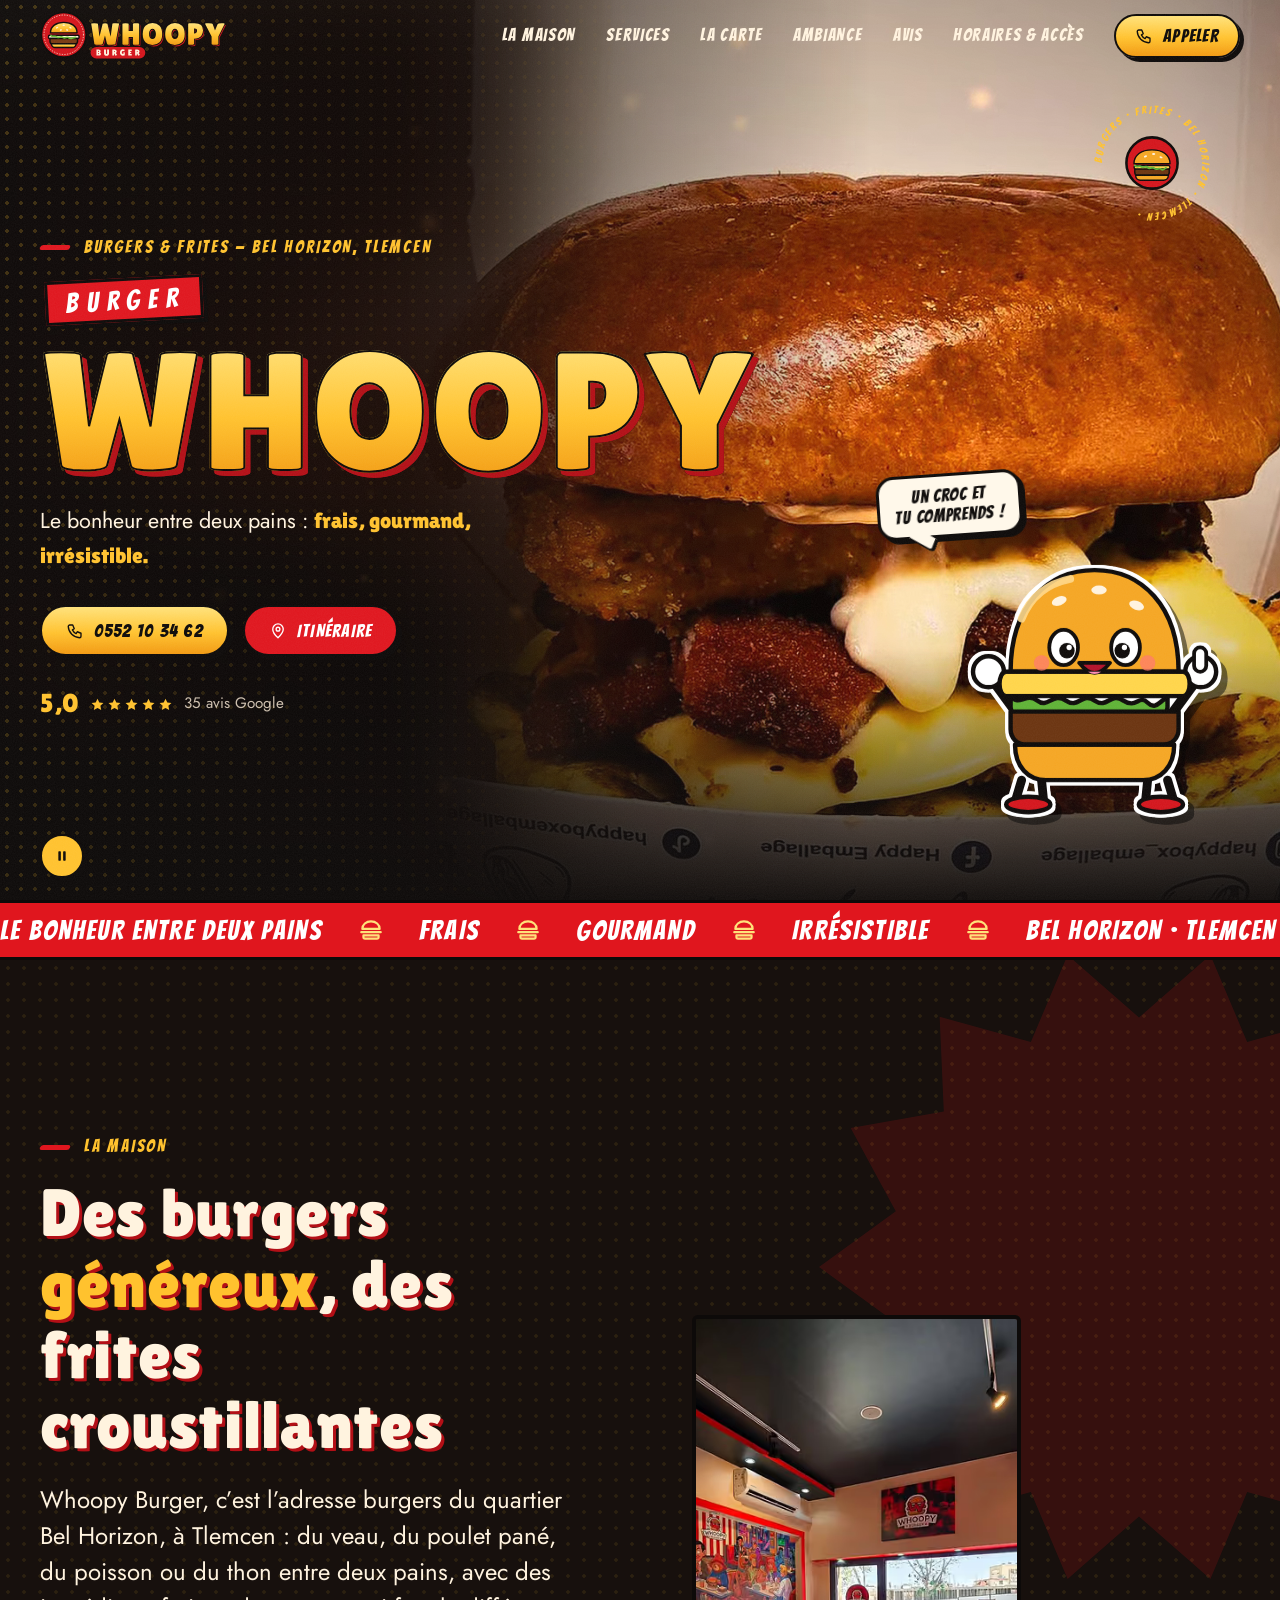
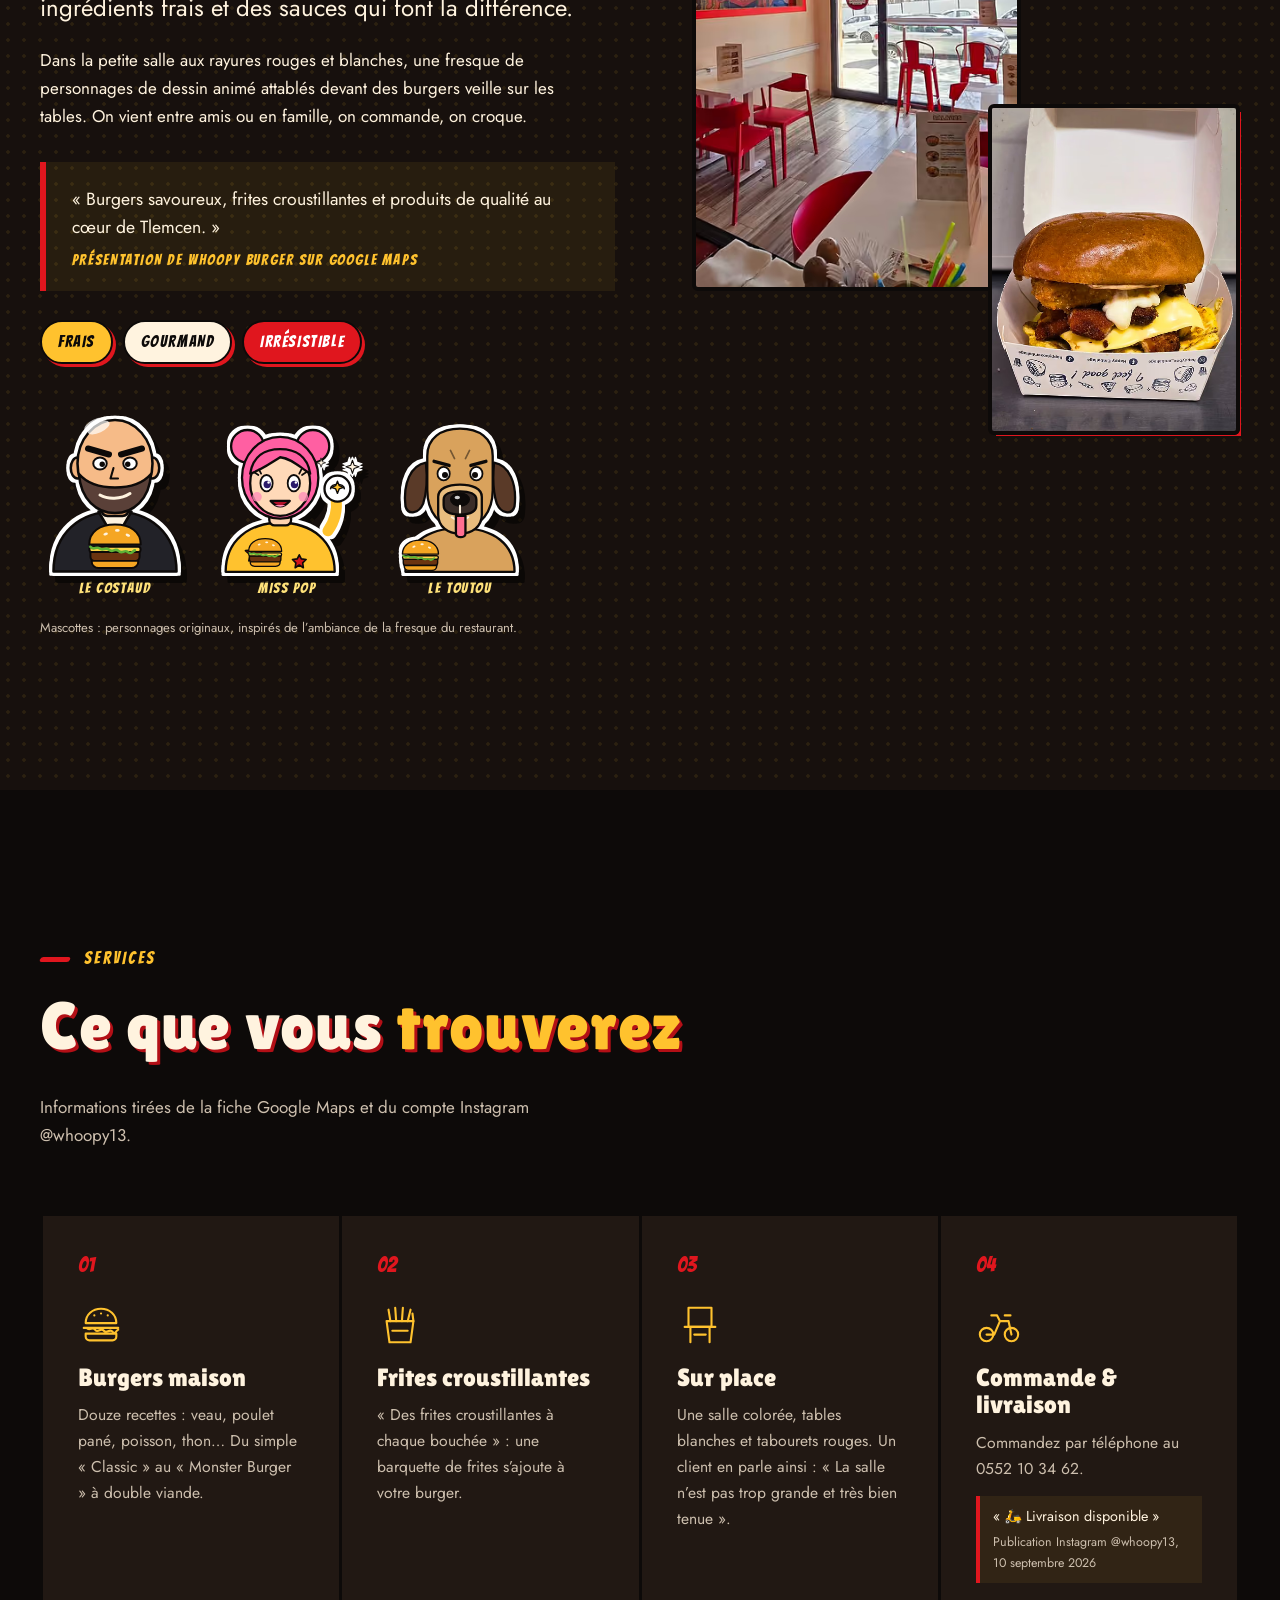
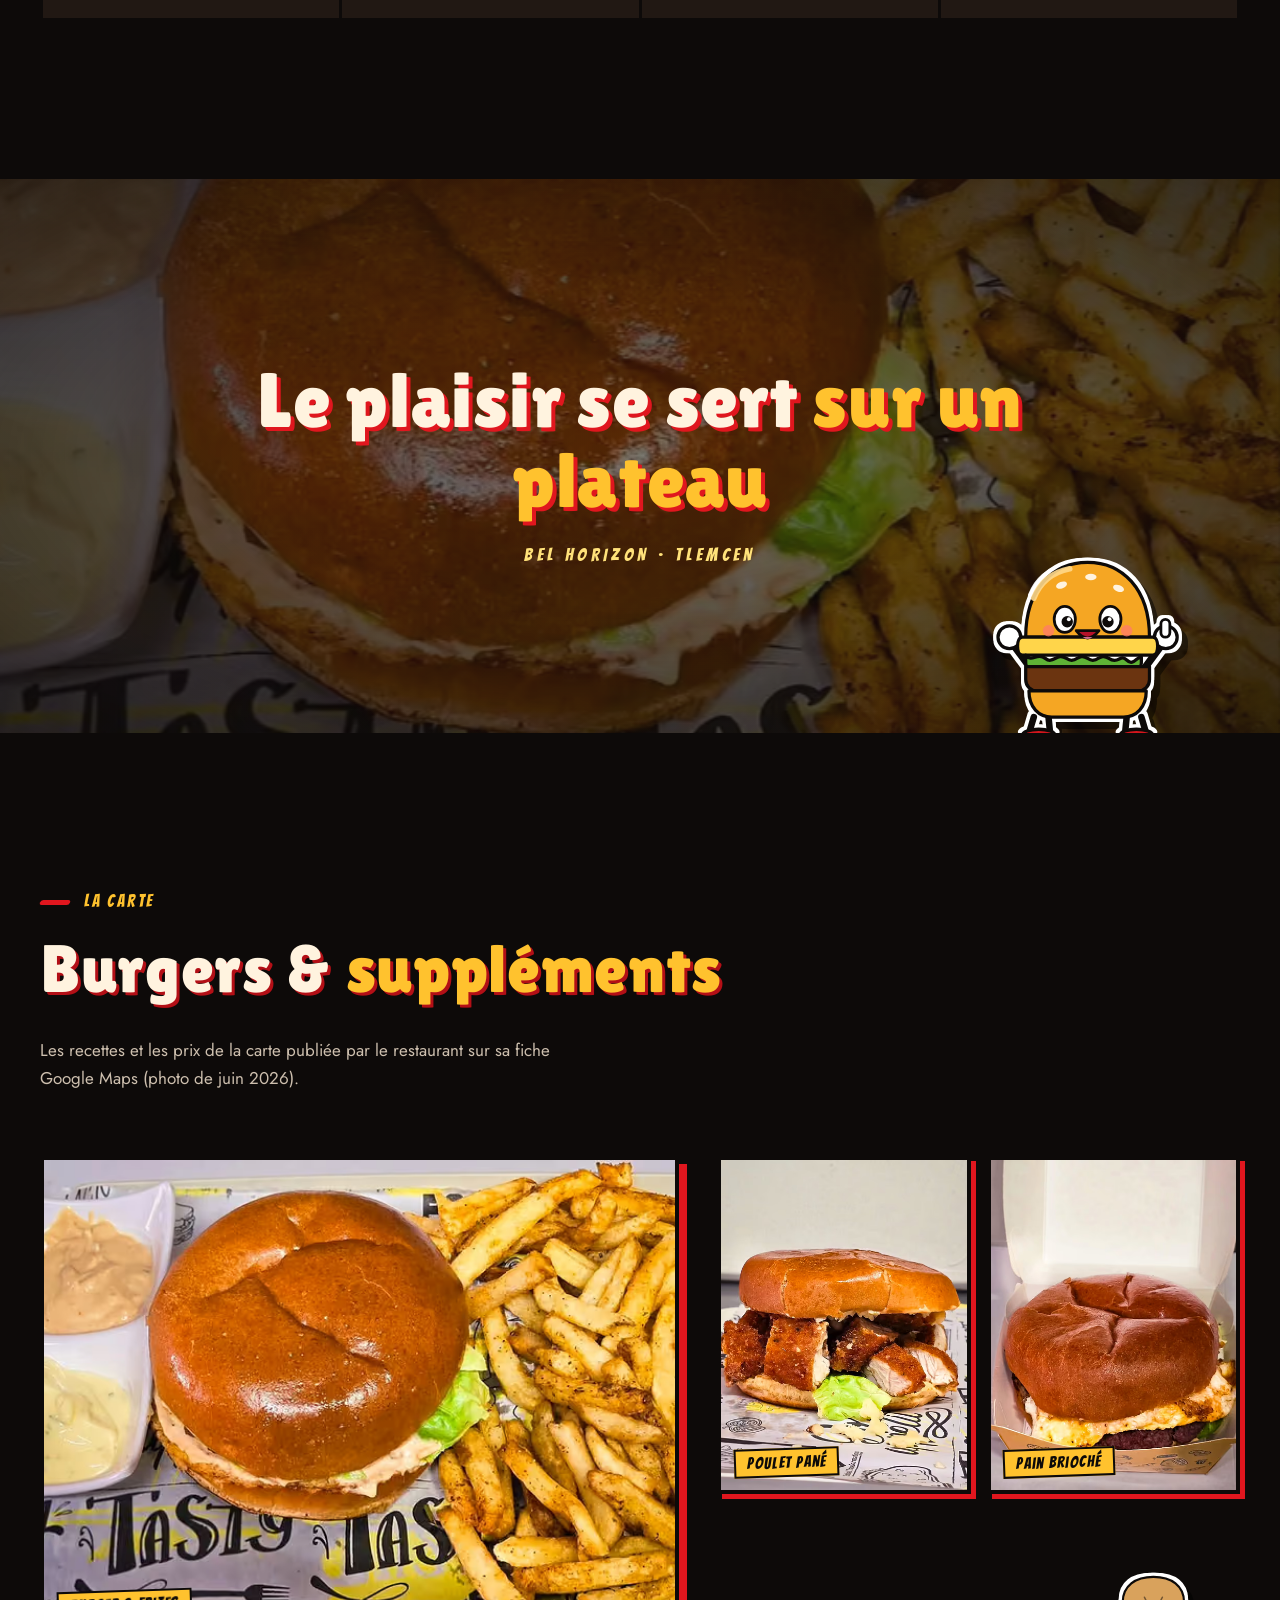
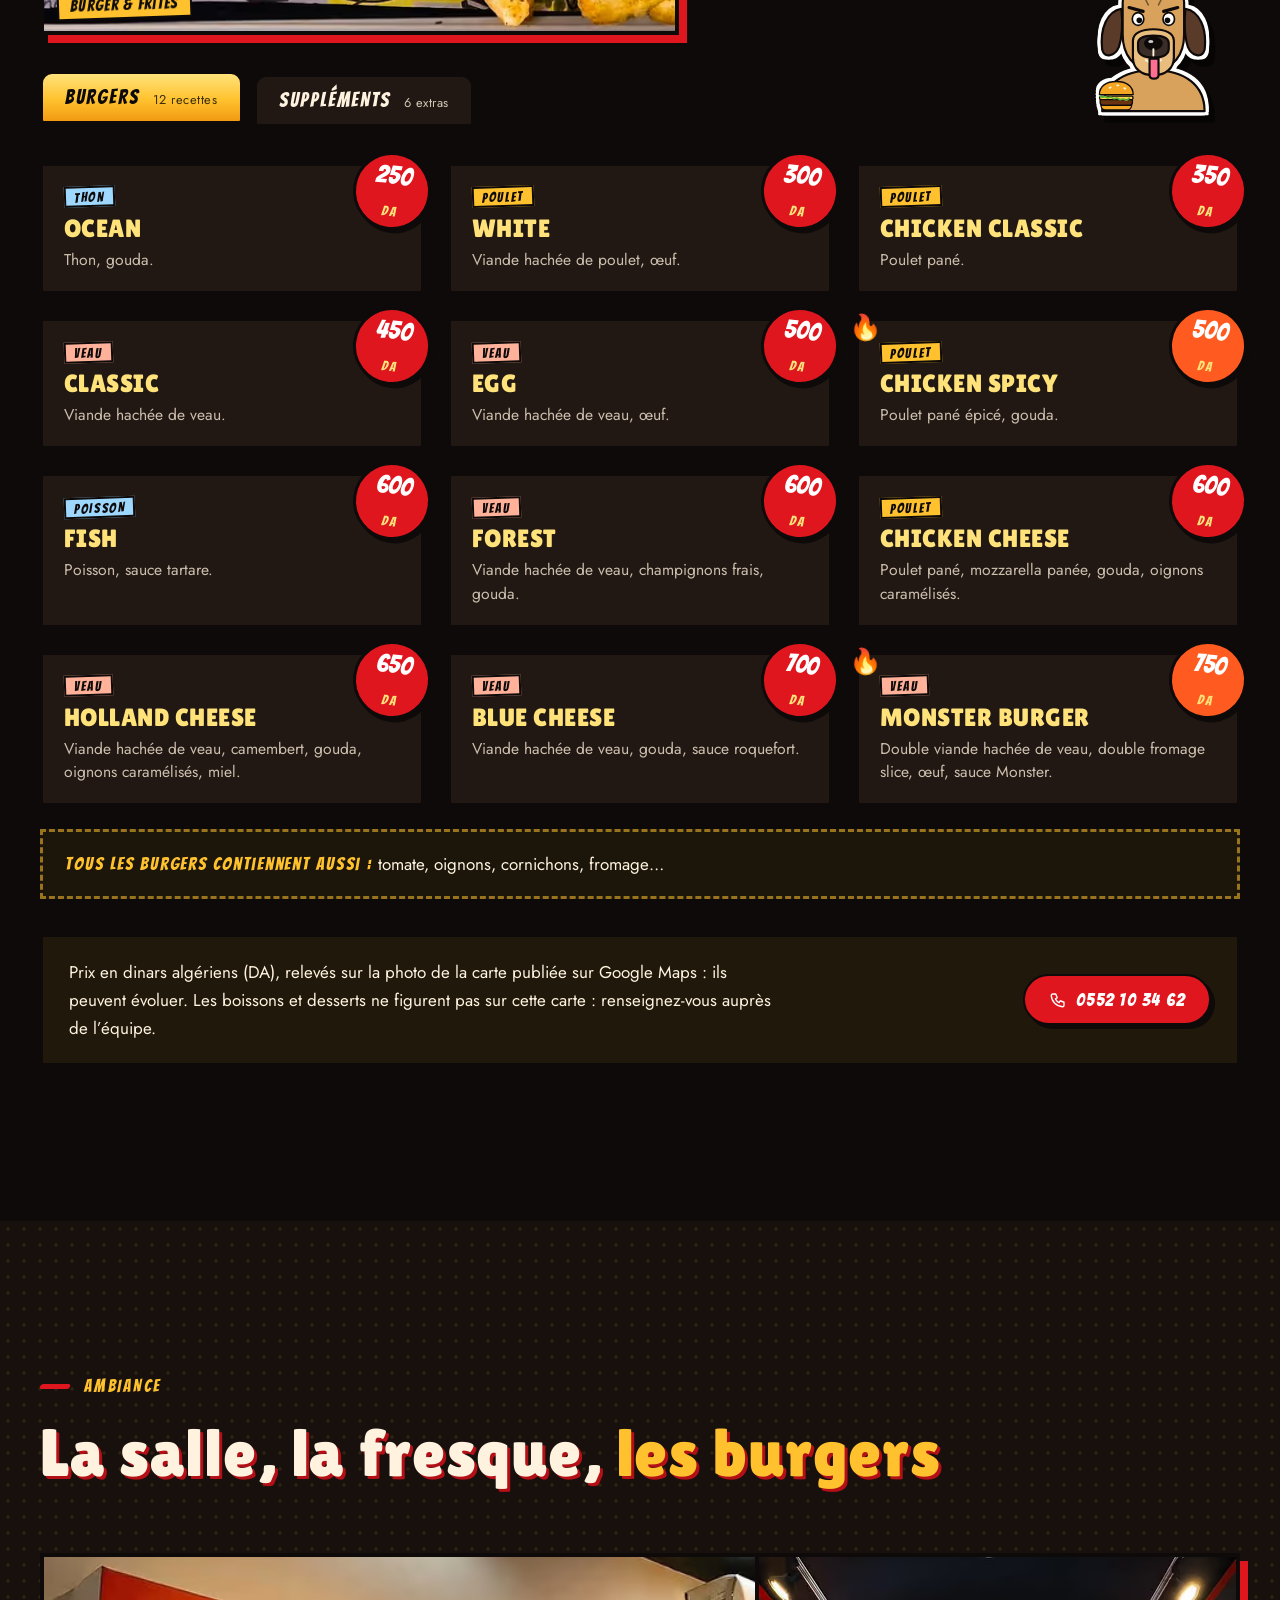
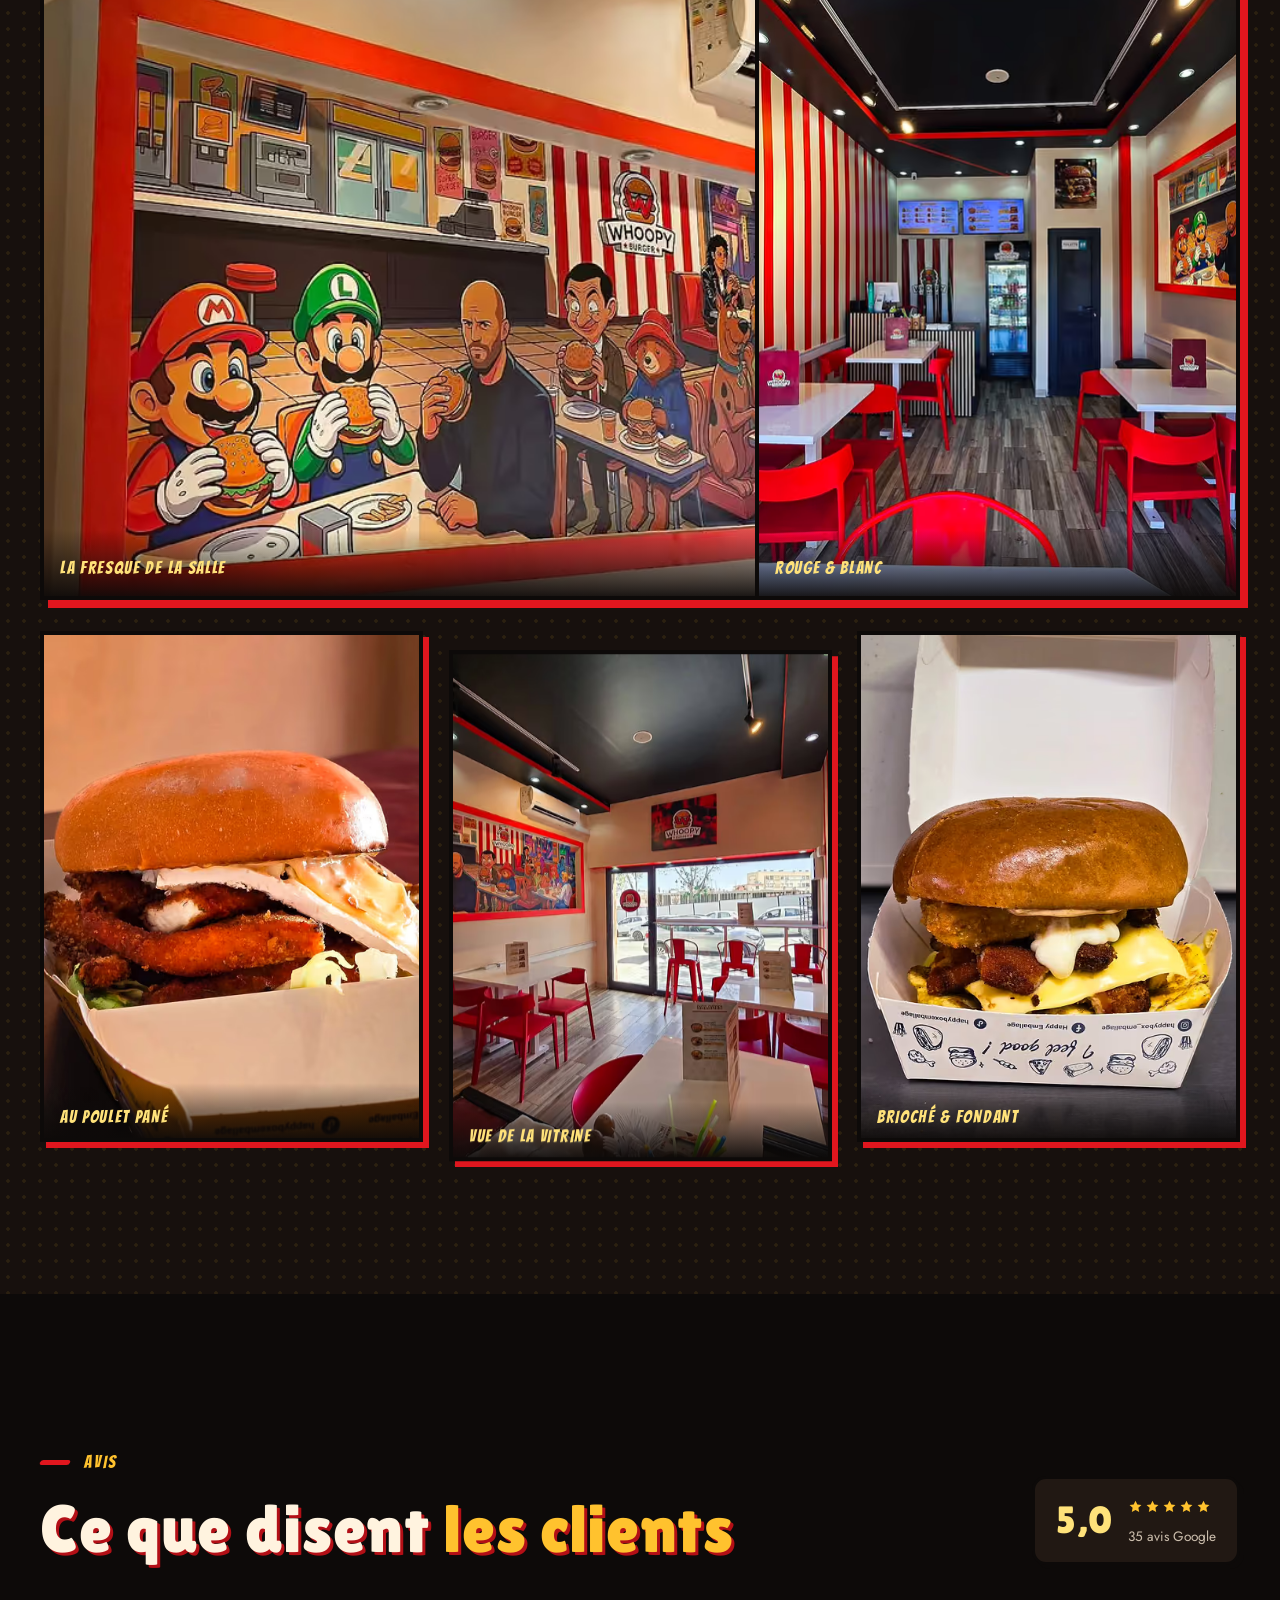
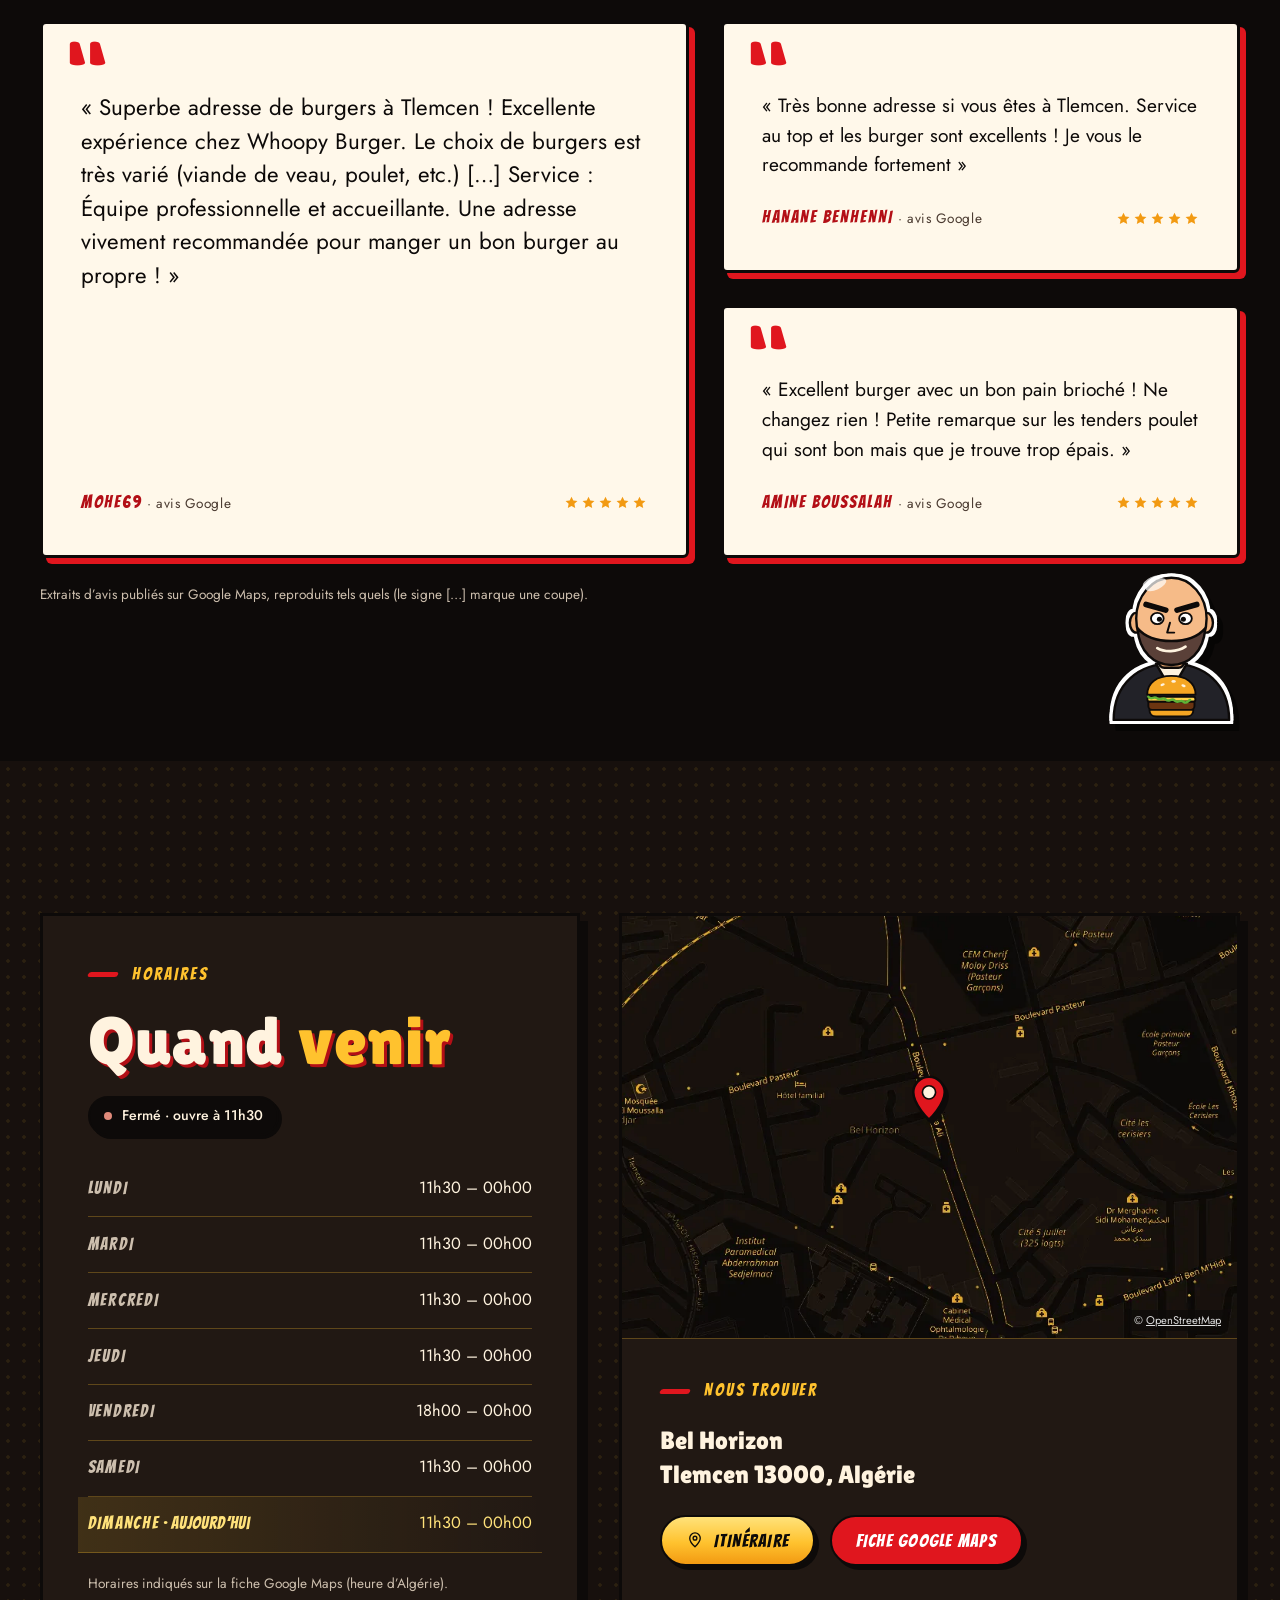
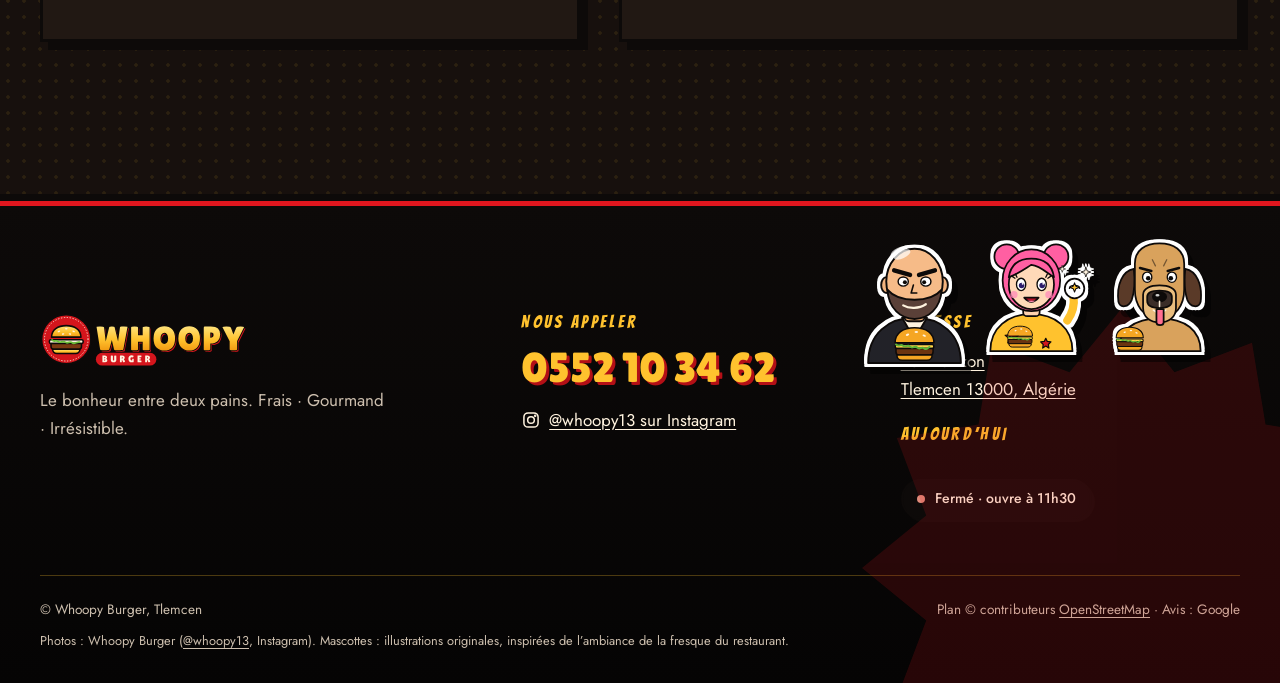
==== site/index.html @ 3dff4fd6 "Initial commit" ====
<!DOCTYPE html>
<html lang="fr">
<head>
<meta charset="utf-8">
<meta name="viewport" content="width=device-width,initial-scale=1,viewport-fit=cover">
<title>Whoopy Burger — Burgers &amp; frites à Tlemcen (Bel Horizon)</title>
<meta name="description" content="Whoopy Burger à Tlemcen (Bel Horizon) : burgers de veau, de poulet pané, de poisson, frites croustillantes. 5/5 sur Google. Ouvert jusqu’à minuit. Appelez le 0552 10 34 62.">
<link rel="canonical" href="http://127.0.0.1:8768/">
<meta name="theme-color" content="#0d0a09">
<meta name="color-scheme" content="dark">
<meta name="robots" content="index,follow,max-image-preview:large">
<meta property="og:type" content="restaurant.restaurant">
<meta property="og:locale" content="fr_FR">
<meta property="og:site_name" content="Whoopy Burger">
<meta property="og:title" content="Whoopy Burger — Le bonheur entre deux pains · Tlemcen">
<meta property="og:description" content="Burgers, frites croustillantes, 5/5 sur Google. Bel Horizon, Tlemcen. Menu, horaires, itinéraire et téléphone.">
<meta property="og:url" content="http://127.0.0.1:8768/">
<meta property="og:image" content="http://127.0.0.1:8768/assets/og-image.jpg">
<meta property="og:image:width" content="1200"><meta property="og:image:height" content="630">
<meta property="og:image:alt" content="Whoopy Burger, Tlemcen : un burger généreux dans sa boîte rouge">
<meta name="twitter:card" content="summary_large_image">
<meta name="twitter:title" content="Whoopy Burger — Le bonheur entre deux pains · Tlemcen">
<meta name="twitter:description" content="Burgers, frites croustillantes, 5/5 sur Google. Bel Horizon, Tlemcen.">
<meta name="twitter:image" content="http://127.0.0.1:8768/assets/og-image.jpg">
<meta name="geo.region" content="DZ-13"><meta name="geo.placename" content="Tlemcen"><meta name="geo.position" content="34.8795084;-1.3257918"><meta name="ICBM" content="34.8795084, -1.3257918">
<link rel="icon" href="favicon.svg" type="image/svg+xml">
<link rel="icon" href="favicon-32.png" sizes="32x32" type="image/png">
<link rel="apple-touch-icon" href="apple-touch-icon.png">
<link rel="manifest" href="site.webmanifest">
<link rel="preload" href="assets/fonts/lilita.woff2" as="font" type="font/woff2" crossorigin>
<link rel="preload" href="assets/fonts/jost-var.woff2" as="font" type="font/woff2" crossorigin>
<link rel="preload" as="image" href="assets/img/poster-m.webp" type="image/webp" media="(max-width:820px)" fetchpriority="high">
<link rel="preload" as="image" href="assets/img/poster-d-1920.webp" type="image/webp" media="(min-width:821px)" fetchpriority="high">
<style>html{background:#0d0a09}body{margin:0;background:#0d0a09;color:#f3ecdf}.hero{position:relative;min-height:100svh;background:#0d0a09}.hero-media{position:absolute;inset:-4% 0 0}.hero-media img,.hero-media picture,.hero-media video{position:absolute;inset:0;width:100%;height:100%;object-fit:cover}.hero-media video{opacity:0}
</style>
<link rel="stylesheet" href="assets/css/style.min.css">
<script>document.documentElement.className+=' js'</script>
<script type="application/ld+json">{"@context":"https://schema.org","@type":"Restaurant","@id":"http://127.0.0.1:8768/#restaurant","name":"Whoopy Burger","url":"http://127.0.0.1:8768/","image":["http://127.0.0.1:8768/assets/og-image.jpg"],"logo":"http://127.0.0.1:8768/assets/logo.svg","description":"Burgers savoureux, frites croustillantes et produits de qualité au cœur de Tlemcen. Le bonheur entre deux pains : frais, gourmand, irrésistible.","servesCuisine":["Burgers"],"telephone":"+213552103462","sameAs":["https://www.instagram.com/whoopy13/"],"address":{"@type":"PostalAddress","streetAddress":"Bel Horizon","addressLocality":"Tlemcen","postalCode":"13000","addressCountry":"DZ"},"geo":{"@type":"GeoCoordinates","latitude":34.8795084,"longitude":-1.3257918},"hasMap":"https://www.google.com/maps/place/Whoopy+Burger/data=!4m2!3m1!1s0xd78c9006b9e6ab7:0x92dc5a51ca684292","openingHoursSpecification":[{"@type":"OpeningHoursSpecification","dayOfWeek":["Monday","Tuesday","Wednesday","Thursday","Saturday","Sunday"],"opens":"11:30","closes":"00:00"},{"@type":"OpeningHoursSpecification","dayOfWeek":"Friday","opens":"18:00","closes":"00:00"}],"aggregateRating":{"@type":"AggregateRating","ratingValue":"5.0","bestRating":"5","ratingCount":"35"}}</script>
</head>
<body>
<a class="skip" href="#contenu">Aller au contenu</a>
<header class="nav" id="nav"><div class="wrap">
 <a class="brand" href="#accueil" aria-label="Whoopy Burger — accueil"><svg class="logo" xmlns="http://www.w3.org/2000/svg" viewBox="0 0 248 64" role="img" aria-label="Whoopy Burger"><defs><linearGradient id="lgn" x1="0" y1="0" x2="0" y2="1"><stop offset="0" stop-color="#FFE27A"/><stop offset=".55" stop-color="#FFC22E"/><stop offset="1" stop-color="#F29A12"/></linearGradient></defs><g transform="scale(.62)"><circle cx="50" cy="50" r="47" fill="#d4151c" stroke="#0d0a09" stroke-width="3.2"/><circle cx="50" cy="50" r="41.5" fill="none" stroke="#fff3df" stroke-width="1.6" stroke-dasharray="1 4.6" stroke-linecap="round"/><g stroke="#0d0a09" stroke-width="3" stroke-linejoin="round" stroke-linecap="round"><path d="M22 46c0-14 12-22 28-22s28 8 28 22z" fill="url(#lgn)"/><path d="M20 51h60c3 0 3 7 0 7H20c-3 0-3-7 0-7z" fill="#fff3df"/><path d="M21 58h58v6c0 3-2 5-5 5H26c-3 0-5-2-5-5z" fill="#7a3a12"/><path d="M24 69h52c0 5-4 8-8 8H32c-4 0-8-3-8-8z" fill="url(#lgn)"/></g><g fill="#fff3df"><ellipse cx="36" cy="35" rx="2.6" ry="1.5" transform="rotate(-25 36 35)"/><ellipse cx="50" cy="30" rx="2.6" ry="1.5"/><ellipse cx="64" cy="35" rx="2.6" ry="1.5" transform="rotate(25 64 35)"/><ellipse cx="44" cy="40" rx="2.4" ry="1.4" transform="rotate(-10 44 40)"/><ellipse cx="57" cy="40" rx="2.4" ry="1.4" transform="rotate(10 57 40)"/></g><path d="M23 51c4 5 8-1 12 3s8-3 13 1 9-3 13 1 9-2 14-1" fill="none" stroke="#6bbf3a" stroke-width="3.4" stroke-linecap="round" transform="translate(0 .5)"/></g><path d="M66.8 16.4Q66.7 16 70.9 16Q75.5 16 75.6 16.7L77.6 33.6L81.8 16.5Q82 15.9 84.9 15.9Q87.8 15.9 88 16.5L92.2 33.6L94.5 16.6Q94.6 16.2 96.4 16Q98.1 15.9 99.2 15.9Q103.4 15.9 103.3 16.4L98.4 43Q98.3 43.6 96.2 43.8Q94 44.1 92.7 44.1Q87.8 44.1 87.5 43L84.8 32L81.8 43Q81.7 43.7 79 44Q77.7 44.1 76.3 44.1L73.8 44Q71.1 43.7 71 43Z M129.4 43.3Q129.4 44 125.3 44Q121.3 44 121.3 43.3V34.1H115.7V43.3Q115.7 44 111.7 44Q107.6 44 107.6 43.3V16.8Q107.6 16 111.7 16Q115.7 16 115.7 16.8V26.2H121.3V16.9Q121.3 16.3 123.3 16.1Q124.3 16 125.3 16L127.4 16.1Q129.4 16.3 129.4 16.9Z M146.8 44.4Q141.2 44.4 137.6 40.7Q134.1 37 134.1 30Q134.1 22.9 137.7 19.3Q141.2 15.6 146.9 15.6Q152.6 15.6 156 19.2Q159.5 22.8 159.5 30.1Q159.5 37.3 156 40.9Q152.4 44.4 146.8 44.4ZM146.8 23.3Q144.9 23.3 143.6 25.1Q142.3 26.8 142.3 30Q142.3 33.2 143.5 34.9Q144.8 36.6 146.8 36.6Q148.8 36.6 150.1 34.9Q151.3 33.2 151.3 30Q151.3 26.8 150 25Q148.7 23.3 146.8 23.3Z M176.1 44.4Q170.5 44.4 167 40.7Q163.4 37 163.4 30Q163.4 22.9 167 19.3Q170.6 15.6 176.2 15.6Q181.9 15.6 185.4 19.2Q188.9 22.8 188.9 30.1Q188.9 37.3 185.3 40.9Q181.7 44.4 176.1 44.4ZM176.1 23.3Q174.2 23.3 172.9 25.1Q171.6 26.8 171.6 30Q171.6 33.2 172.9 34.9Q174.1 36.6 176.1 36.6Q178.1 36.6 179.4 34.9Q180.7 33.2 180.7 30Q180.7 26.8 179.4 25Q178.1 23.3 176.1 23.3Z M197 44.1Q193.4 44.1 193.4 43.3V17.4Q193.4 16 194.6 16H201.7Q207.6 16 210.2 18.4Q212.8 20.9 212.8 25.5Q212.8 29.4 210.4 32.6Q209.1 34.2 206.7 35.1Q204.3 36.1 201.1 36.1V43.2Q201.1 43.7 199.6 43.9Q198.1 44.1 197 44.1ZM201.1 23V29.3H201.6Q203 29.3 204 28.4Q205 27.5 205 25.9Q205 24.3 204.3 23.6Q203.6 23 202 23Z M231.8 17.3Q232.3 15.9 236.9 15.9Q238.1 15.9 239.6 16.1Q241.2 16.2 241.1 16.5L232.8 33.2V43Q232.8 43.6 230.6 43.9Q229.5 44.1 228.4 44.1Q227.3 44.1 226.2 44Q224 43.7 224 43V33.4L215.4 16.6Q215.3 16.3 217.1 16.1Q218.9 15.9 220.1 15.9Q225 15.9 225.5 17.3L228.4 25.5Z" fill="#d4151c" transform="translate(1.6 1.8)"/><path d="M66.8 16.4Q66.7 16 70.9 16Q75.5 16 75.6 16.7L77.6 33.6L81.8 16.5Q82 15.9 84.9 15.9Q87.8 15.9 88 16.5L92.2 33.6L94.5 16.6Q94.6 16.2 96.4 16Q98.1 15.9 99.2 15.9Q103.4 15.9 103.3 16.4L98.4 43Q98.3 43.6 96.2 43.8Q94 44.1 92.7 44.1Q87.8 44.1 87.5 43L84.8 32L81.8 43Q81.7 43.7 79 44Q77.7 44.1 76.3 44.1L73.8 44Q71.1 43.7 71 43Z M129.4 43.3Q129.4 44 125.3 44Q121.3 44 121.3 43.3V34.1H115.7V43.3Q115.7 44 111.7 44Q107.6 44 107.6 43.3V16.8Q107.6 16 111.7 16Q115.7 16 115.7 16.8V26.2H121.3V16.9Q121.3 16.3 123.3 16.1Q124.3 16 125.3 16L127.4 16.1Q129.4 16.3 129.4 16.9Z M146.8 44.4Q141.2 44.4 137.6 40.7Q134.1 37 134.1 30Q134.1 22.9 137.7 19.3Q141.2 15.6 146.9 15.6Q152.6 15.6 156 19.2Q159.5 22.8 159.5 30.1Q159.5 37.3 156 40.9Q152.4 44.4 146.8 44.4ZM146.8 23.3Q144.9 23.3 143.6 25.1Q142.3 26.8 142.3 30Q142.3 33.2 143.5 34.9Q144.8 36.6 146.8 36.6Q148.8 36.6 150.1 34.9Q151.3 33.2 151.3 30Q151.3 26.8 150 25Q148.7 23.3 146.8 23.3Z M176.1 44.4Q170.5 44.4 167 40.7Q163.4 37 163.4 30Q163.4 22.9 167 19.3Q170.6 15.6 176.2 15.6Q181.9 15.6 185.4 19.2Q188.9 22.8 188.9 30.1Q188.9 37.3 185.3 40.9Q181.7 44.4 176.1 44.4ZM176.1 23.3Q174.2 23.3 172.9 25.1Q171.6 26.8 171.6 30Q171.6 33.2 172.9 34.9Q174.1 36.6 176.1 36.6Q178.1 36.6 179.4 34.9Q180.7 33.2 180.7 30Q180.7 26.8 179.4 25Q178.1 23.3 176.1 23.3Z M197 44.1Q193.4 44.1 193.4 43.3V17.4Q193.4 16 194.6 16H201.7Q207.6 16 210.2 18.4Q212.8 20.9 212.8 25.5Q212.8 29.4 210.4 32.6Q209.1 34.2 206.7 35.1Q204.3 36.1 201.1 36.1V43.2Q201.1 43.7 199.6 43.9Q198.1 44.1 197 44.1ZM201.1 23V29.3H201.6Q203 29.3 204 28.4Q205 27.5 205 25.9Q205 24.3 204.3 23.6Q203.6 23 202 23Z M231.8 17.3Q232.3 15.9 236.9 15.9Q238.1 15.9 239.6 16.1Q241.2 16.2 241.1 16.5L232.8 33.2V43Q232.8 43.6 230.6 43.9Q229.5 44.1 228.4 44.1Q227.3 44.1 226.2 44Q224 43.7 224 43V33.4L215.4 16.6Q215.3 16.3 217.1 16.1Q218.9 15.9 220.1 15.9Q225 15.9 225.5 17.3L228.4 25.5Z" fill="url(#lgn)" stroke="#0d0a09" stroke-width="2.2" stroke-linejoin="round" paint-order="stroke"/><rect x="66" y="47" width="71.434" height="15" rx="7.5" fill="#d4151c"/><path d="M79.2 52.2Q79.2 53.4 78.2 54Q78.8 54.3 79.1 54.8Q79.5 55.3 79.5 56.2Q79.5 57.1 78.8 57.7Q78.1 58.2 76.9 58.2H74.2Q74 58.2 73.8 58.1Q73.7 57.9 73.7 57.7V50.4Q73.7 50.2 73.7 50.2Q73.8 50.2 73.9 50.2H76.5Q79.2 50.2 79.2 52.2ZM75.9 52V53.5H76Q77.1 53.5 77.1 52.8Q77.1 52.4 76.9 52.2Q76.6 52 76.2 52ZM75.9 54.9V56.4H76.1Q76.6 56.4 76.8 56.2Q77.1 56 77.1 55.6Q77.1 55.2 76.9 55Q76.6 54.9 76.2 54.9Z M87.6 50.4Q87.6 50.2 88.8 50.2Q90.1 50.2 90.1 50.4V55.7Q90.1 56.8 89.2 57.6Q88.4 58.3 86.9 58.3Q85.4 58.3 84.5 57.6Q83.6 56.8 83.6 55.5V50.4Q83.6 50.2 84.8 50.2Q86.1 50.2 86.1 50.4V55.6Q86.1 55.8 86.3 55.9Q86.6 56.1 86.8 56.1Q87.1 56.1 87.3 56Q87.6 55.8 87.6 55.6Z M96.6 58Q96.6 58.2 95.5 58.2Q94.4 58.2 94.4 58.1V50.6Q94.4 50.2 94.9 50.2H97Q100.1 50.2 100.1 52.5Q100.1 53.2 99.8 53.8Q99.5 54.4 99 54.7L100.5 57.1Q100.4 57.4 99.9 57.8Q99.2 58.3 98.7 58.3Q98.3 58.3 98.1 57.9L97 55.4H96.6ZM96.6 52.2V53.9H96.7Q97.8 53.9 97.8 53Q97.8 52.6 97.6 52.4Q97.3 52.2 96.9 52.2Z M108.9 55.8 108.9 54.2Q108.9 54.1 109.2 54Q109.6 54 109.8 54L110.2 54Q110.7 54.1 110.7 54.2L110.6 57.8Q110.4 58 109.7 58.2Q109 58.3 108.1 58.3Q106.4 58.3 105.4 57.2Q104.4 56.2 104.4 54.1Q104.4 52.3 105.4 51.2Q106.4 50 108.2 50Q109 50 109.6 50.2Q110.3 50.4 110.5 50.6Q110.5 50.7 110.5 51Q110.5 51.2 110.3 51.7Q110.2 52.2 109.9 52.4Q109.7 52.6 109.6 52.6Q109.5 52.6 109.4 52.5Q109.3 52.4 109 52.3Q108.7 52.2 108.4 52.2Q107.7 52.2 107.2 52.7Q106.8 53.2 106.8 54.1Q106.8 55.1 107.2 55.6Q107.7 56.1 108.3 56.1Q108.9 56.1 108.9 55.8Z M118.9 53.3Q119.1 53.3 119.1 54.2Q119.1 54.4 119.1 54.7Q119 55 118.9 55H117.4V56.2H119.5Q119.7 56.2 119.8 56.7Q119.8 56.9 119.8 57.2Q119.8 57.4 119.8 57.8Q119.7 58.2 119.5 58.2H115.6Q115.2 58.2 115.2 57.8V50.4Q115.2 50.2 115.4 50.2H119.5Q119.8 50.2 119.8 51.2Q119.8 52.2 119.5 52.2H117.4V53.3Z M126.4 58Q126.4 58.2 125.3 58.2Q124.2 58.2 124.2 58.1V50.6Q124.2 50.2 124.6 50.2H126.8Q129.9 50.2 129.9 52.5Q129.9 53.2 129.6 53.8Q129.3 54.4 128.8 54.7L130.3 57.1Q130.2 57.4 129.7 57.8Q129 58.3 128.5 58.3Q128.1 58.3 127.9 57.9L126.8 55.4H126.4ZM126.4 52.2V53.9H126.5Q127.6 53.9 127.6 53Q127.6 52.6 127.4 52.4Q127.1 52.2 126.7 52.2Z" fill="#fff3df"/></svg></a>
 <nav class="links" id="links" aria-label="Navigation principale">
  <a href="#maison">La maison</a><a href="#services">Services</a><a href="#carte">La carte</a><a href="#ambiance">Ambiance</a><a href="#avis">Avis</a><a href="#infos">Horaires &amp; accès</a>
  <a class="btn btn-solid" href="tel:+213552103462"><svg viewBox="0 0 24 24" fill="none" stroke="currentColor" stroke-width="1.8" stroke-linecap="round" stroke-linejoin="round" aria-hidden="true"><path d="M5 4h4l2 5-2.5 1.5a11 11 0 0 0 5 5L15 13l5 2v4a2 2 0 0 1-2 2A16 16 0 0 1 3 6a2 2 0 0 1 2-2"/></svg>Appeler</a>
 </nav>
 <button class="burger" id="burger" type="button" aria-expanded="false" aria-controls="links" aria-label="Ouvrir le menu"><i></i><i></i></button>
</div></header>
<main id="contenu">
<section class="hero" id="accueil" aria-label="Whoopy Burger, accueil">
 <div class="hero-media" id="hm">
  <picture><source media="(max-width:820px)" type="image/webp" srcset="assets/img/poster-m.webp"><source type="image/webp" srcset="assets/img/poster-d-960.webp 960w, assets/img/poster-d-1920.webp 1920w" sizes="100vw"><img src="assets/img/poster-d-1920.jpg" width="1920" height="1080" alt="Un burger au pain brioché, poulet pané croustillant et fromage fondu, dans sa boîte Whoopy" fetchpriority="high" decoding="async"></picture>
  <video id="hv" muted loop playsinline autoplay preload="metadata" aria-hidden="true" tabindex="-1" disablepictureinpicture width="1920" height="1080"></video>
 </div>
 <div class="wrap"><div class="hero-copy" id="hc">
  <p class="kicker">Burgers &amp; frites — Bel Horizon, Tlemcen</p>
  <h1><span class="tag">Burger</span><span class="gold" aria-label="Whoopy"><span class="ch" style="--i:0">W</span><span class="ch" style="--i:1">H</span><span class="ch" style="--i:2">O</span><span class="ch" style="--i:3">O</span><span class="ch" style="--i:4">P</span><span class="ch" style="--i:5">Y</span></span></h1>
  <p class="hero-lead">Le bonheur entre deux pains : <em>frais, gourmand, irrésistible.</em></p>
  <div class="hero-cta"><a class="btn btn-solid" href="tel:+213552103462"><svg viewBox="0 0 24 24" fill="none" stroke="currentColor" stroke-width="1.8" stroke-linecap="round" stroke-linejoin="round" aria-hidden="true"><path d="M5 4h4l2 5-2.5 1.5a11 11 0 0 0 5 5L15 13l5 2v4a2 2 0 0 1-2 2A16 16 0 0 1 3 6a2 2 0 0 1 2-2"/></svg>0552 10 34 62</a><a class="btn btn-line" href="https://www.google.com/maps/dir/?api=1&destination=34.8795084,-1.3257918&destination_place_id=ChIJt2qeawDJeA0RkkJoylFa3JI" target="_blank" rel="noopener"><svg viewBox="0 0 24 24" fill="none" stroke="currentColor" stroke-width="1.8" stroke-linecap="round" stroke-linejoin="round" aria-hidden="true"><path d="M12 21s7-6.2 7-11.5A7 7 0 0 0 5 9.5C5 14.8 12 21 12 21z"/><circle cx="12" cy="9.5" r="2.5"/></svg>Itinéraire</a></div>
  <a class="rate" href="https://www.google.com/maps/place/Whoopy+Burger/data=!4m2!3m1!1s0xd78c9006b9e6ab7:0x92dc5a51ca684292" target="_blank" rel="noopener"><b>5,0</b><span class="stars" aria-hidden="true"><svg viewBox="0 0 24 24" fill="currentColor" aria-hidden="true"><path d="m12 2.6 2.9 6.1 6.6.8-4.9 4.6 1.3 6.6L12 17.4l-5.9 3.3 1.3-6.6L2.5 9.5l6.6-.8z"/></svg><svg viewBox="0 0 24 24" fill="currentColor" aria-hidden="true"><path d="m12 2.6 2.9 6.1 6.6.8-4.9 4.6 1.3 6.6L12 17.4l-5.9 3.3 1.3-6.6L2.5 9.5l6.6-.8z"/></svg><svg viewBox="0 0 24 24" fill="currentColor" aria-hidden="true"><path d="m12 2.6 2.9 6.1 6.6.8-4.9 4.6 1.3 6.6L12 17.4l-5.9 3.3 1.3-6.6L2.5 9.5l6.6-.8z"/></svg><svg viewBox="0 0 24 24" fill="currentColor" aria-hidden="true"><path d="m12 2.6 2.9 6.1 6.6.8-4.9 4.6 1.3 6.6L12 17.4l-5.9 3.3 1.3-6.6L2.5 9.5l6.6-.8z"/></svg><svg viewBox="0 0 24 24" fill="currentColor" aria-hidden="true"><path d="m12 2.6 2.9 6.1 6.6.8-4.9 4.6 1.3 6.6L12 17.4l-5.9 3.3 1.3-6.6L2.5 9.5l6.6-.8z"/></svg></span><span>35&nbsp;avis Google<span class="sr"> sur 5 — ouvrir la fiche Google Maps</span></span></a>
 </div></div>
 <div class="badge" id="badge"><svg viewBox="0 0 150 150" aria-hidden="true"><defs><path id="bc" d="M75 75m-58 0a58 58 0 1 1 116 0a58 58 0 1 1-116 0"/></defs><g class="spin"><text><textPath href="#bc">Burgers · Frites · Bel Horizon · Tlemcen · </textPath></text></g><g transform="translate(75 75)"><circle r="30" fill="#d4151c" stroke="#0d0a09" stroke-width="3"/><g transform="translate(-24 -24) scale(.48)"><g transform="translate(50 52) scale(1.0)" stroke="#0d0a09" stroke-width="3.4" stroke-linejoin="round" stroke-linecap="round"><path d="M-44 0c0-22 18-34 44-34s44 12 44 34z" fill="#f5a623"/><path d="M-40 4h80c5 0 5 9 0 9h-80c-5 0-5-9 0-9z" fill="#ffd54a"/><path d="M-42 13h84v8c0 4-3 7-7 7h-70c-4 0-7-3-7-7z" fill="#6b3410"/><path d="M-40 28h80c0 8-6 12-12 12h-56c-6 0-12-4-12-12z" fill="#f5a623"/><g fill="#fff3df" stroke="none"><ellipse cx="-16" cy="-18" rx="4" ry="2.3" transform="rotate(-20 -16 -18)"/><ellipse cx="4" cy="-24" rx="4" ry="2.3"/><ellipse cx="22" cy="-16" rx="4" ry="2.3" transform="rotate(20 22 -16)"/></g><path d="M-42 4c6 7 10-2 16 3s10-4 16 2 10-4 16 2 10-3 16 2 8-2 12-3" fill="none" stroke="#5fb336" stroke-width="4.5"/></g></g></g></svg></div>
 <div class="mascot hero-mascot" data-par="-.1" aria-hidden="true"><div class="bob"><div class="sticker "><svg viewBox="0 0 220 240" xmlns="http://www.w3.org/2000/svg" role="img" aria-label="Mascotte Whoopy : un burger souriant qui lève le pouce" stroke="#0d0a09" stroke-width="4" stroke-linejoin="round" stroke-linecap="round"><path d="M40 150l-22-30M180 150l22-30" fill="none" stroke-width="9"/><circle cx="14" cy="112" r="14" fill="#fff"/><circle cx="206" cy="112" r="14" fill="#fff"/><rect x="200" y="90" width="11" height="22" rx="5.5" fill="#fff" stroke-width="3.4"/><path d="M44 210l-6 20h26l-2-20M176 210l6 20h-26l2-20" fill="none" stroke-width="8"/><ellipse cx="50" cy="232" rx="20" ry="7" fill="#d4151c"/><ellipse cx="170" cy="232" rx="20" ry="7" fill="#d4151c"/><path d="M34 112C34 52 68 20 110 20s76 32 76 92z" fill="#f5a623"/><path d="M44 64c8-20 24-32 44-36" fill="none" stroke="#ffd98a" stroke-width="7" opacity=".9"/><g fill="#fff3df" stroke="none"><ellipse cx="78" cy="48" rx="7" ry="4" transform="rotate(-20 78 48)"/><ellipse cx="114" cy="38" rx="7" ry="4"/><ellipse cx="148" cy="52" rx="7" ry="4" transform="rotate(20 148 52)"/></g><path d="M30 112h160c8 0 8 22 0 22H30c-8 0-8-22 0-22z" fill="#ffd54a"/><path d="M34 134c8 10 14-4 24 4s14-8 26 0 14-8 26 0 14-8 26 0 14-6 22 2 12-4 18-4v8c0 4-4 8-8 8H42c-4 0-8-4-8-8z" fill="#5fb336"/><path d="M34 148h152v16c0 8-6 14-14 14H48c-8 0-14-6-14-14z" fill="#6b3410"/><path d="M38 178h144c0 20-12 32-28 32H66c-16 0-28-12-28-32z" fill="#f5a623"/><ellipse cx="82" cy="90" rx="13" ry="16" fill="#fff" stroke-width="3.4"/><ellipse cx="138" cy="90" rx="13" ry="16" fill="#fff" stroke-width="3.4"/><circle cx="85" cy="93" r="7" fill="#0d0a09" stroke="none"/><circle cx="135" cy="93" r="7" fill="#0d0a09" stroke="none"/><circle cx="87" cy="90" r="2.4" fill="#fff" stroke="none"/><circle cx="137" cy="90" r="2.4" fill="#fff" stroke="none"/><path d="M96 104q14 18 28 0z" fill="#b3122a" stroke-width="3.4"/><path d="M104 112q6 4 12 0" fill="#ff8fb8" stroke="none"/><circle cx="62" cy="104" r="7" fill="#ff7a6b" stroke="none" opacity=".75"/><circle cx="158" cy="104" r="7" fill="#ff7a6b" stroke="none" opacity=".75"/></svg></div></div></div>
 <p class="bubble hero-bubble" aria-hidden="true">Un croc et<br>tu comprends !</p>
 <button class="vctl" id="vctl" type="button" aria-pressed="false" aria-label="Mettre la vidéo en pause"><svg class="i-pause" viewBox="0 0 24 24" fill="currentColor" aria-hidden="true"><rect x="6.5" y="5" width="3.8" height="14" rx="1"/><rect x="13.7" y="5" width="3.8" height="14" rx="1"/></svg><svg class="i-play" viewBox="0 0 24 24" fill="currentColor" aria-hidden="true"><path d="M8 5.2v13.6a.8.8 0 0 0 1.200.7l11-6.8a.8.8 0 0 0 0-1.400l-11-6.8A.8.8 0 0 0 8 5.200z"/></svg></button>
</section>
<div class="mq" aria-hidden="true"><div class="mq-t"><span>Le bonheur entre deux pains<svg viewBox="0 0 24 24" fill="none" stroke="currentColor" stroke-width="2" stroke-linecap="round" stroke-linejoin="round" aria-hidden="true"><path d="M4 11c0-4 3.500-7 8-7s8 3 8 7z"/><path d="M3 14h18M5 17h14v1.500a1.500 1.500 0 0 1-1.500 1.500h-11A1.500 1.500 0 0 1 5 18.500z"/></svg></span><span>Frais<svg viewBox="0 0 24 24" fill="none" stroke="currentColor" stroke-width="2" stroke-linecap="round" stroke-linejoin="round" aria-hidden="true"><path d="M4 11c0-4 3.500-7 8-7s8 3 8 7z"/><path d="M3 14h18M5 17h14v1.500a1.500 1.500 0 0 1-1.500 1.500h-11A1.500 1.500 0 0 1 5 18.500z"/></svg></span><span>Gourmand<svg viewBox="0 0 24 24" fill="none" stroke="currentColor" stroke-width="2" stroke-linecap="round" stroke-linejoin="round" aria-hidden="true"><path d="M4 11c0-4 3.500-7 8-7s8 3 8 7z"/><path d="M3 14h18M5 17h14v1.500a1.500 1.500 0 0 1-1.500 1.500h-11A1.500 1.500 0 0 1 5 18.500z"/></svg></span><span>Irrésistible<svg viewBox="0 0 24 24" fill="none" stroke="currentColor" stroke-width="2" stroke-linecap="round" stroke-linejoin="round" aria-hidden="true"><path d="M4 11c0-4 3.500-7 8-7s8 3 8 7z"/><path d="M3 14h18M5 17h14v1.500a1.500 1.500 0 0 1-1.500 1.500h-11A1.500 1.500 0 0 1 5 18.500z"/></svg></span><span>Bel Horizon · Tlemcen<svg viewBox="0 0 24 24" fill="none" stroke="currentColor" stroke-width="2" stroke-linecap="round" stroke-linejoin="round" aria-hidden="true"><path d="M4 11c0-4 3.500-7 8-7s8 3 8 7z"/><path d="M3 14h18M5 17h14v1.500a1.500 1.500 0 0 1-1.500 1.500h-11A1.500 1.500 0 0 1 5 18.500z"/></svg></span><span>Le bonheur entre deux pains<svg viewBox="0 0 24 24" fill="none" stroke="currentColor" stroke-width="2" stroke-linecap="round" stroke-linejoin="round" aria-hidden="true"><path d="M4 11c0-4 3.500-7 8-7s8 3 8 7z"/><path d="M3 14h18M5 17h14v1.500a1.500 1.500 0 0 1-1.500 1.500h-11A1.500 1.500 0 0 1 5 18.500z"/></svg></span><span>Frais<svg viewBox="0 0 24 24" fill="none" stroke="currentColor" stroke-width="2" stroke-linecap="round" stroke-linejoin="round" aria-hidden="true"><path d="M4 11c0-4 3.500-7 8-7s8 3 8 7z"/><path d="M3 14h18M5 17h14v1.500a1.500 1.500 0 0 1-1.500 1.500h-11A1.500 1.500 0 0 1 5 18.500z"/></svg></span><span>Gourmand<svg viewBox="0 0 24 24" fill="none" stroke="currentColor" stroke-width="2" stroke-linecap="round" stroke-linejoin="round" aria-hidden="true"><path d="M4 11c0-4 3.500-7 8-7s8 3 8 7z"/><path d="M3 14h18M5 17h14v1.500a1.500 1.500 0 0 1-1.500 1.500h-11A1.500 1.500 0 0 1 5 18.500z"/></svg></span><span>Irrésistible<svg viewBox="0 0 24 24" fill="none" stroke="currentColor" stroke-width="2" stroke-linecap="round" stroke-linejoin="round" aria-hidden="true"><path d="M4 11c0-4 3.500-7 8-7s8 3 8 7z"/><path d="M3 14h18M5 17h14v1.500a1.500 1.500 0 0 1-1.500 1.500h-11A1.500 1.500 0 0 1 5 18.500z"/></svg></span><span>Bel Horizon · Tlemcen<svg viewBox="0 0 24 24" fill="none" stroke="currentColor" stroke-width="2" stroke-linecap="round" stroke-linejoin="round" aria-hidden="true"><path d="M4 11c0-4 3.500-7 8-7s8 3 8 7z"/><path d="M3 14h18M5 17h14v1.500a1.500 1.500 0 0 1-1.500 1.500h-11A1.500 1.500 0 0 1 5 18.500z"/></svg></span><span>Le bonheur entre deux pains<svg viewBox="0 0 24 24" fill="none" stroke="currentColor" stroke-width="2" stroke-linecap="round" stroke-linejoin="round" aria-hidden="true"><path d="M4 11c0-4 3.500-7 8-7s8 3 8 7z"/><path d="M3 14h18M5 17h14v1.500a1.500 1.500 0 0 1-1.500 1.500h-11A1.500 1.500 0 0 1 5 18.500z"/></svg></span><span>Frais<svg viewBox="0 0 24 24" fill="none" stroke="currentColor" stroke-width="2" stroke-linecap="round" stroke-linejoin="round" aria-hidden="true"><path d="M4 11c0-4 3.500-7 8-7s8 3 8 7z"/><path d="M3 14h18M5 17h14v1.500a1.500 1.500 0 0 1-1.500 1.500h-11A1.500 1.500 0 0 1 5 18.500z"/></svg></span><span>Gourmand<svg viewBox="0 0 24 24" fill="none" stroke="currentColor" stroke-width="2" stroke-linecap="round" stroke-linejoin="round" aria-hidden="true"><path d="M4 11c0-4 3.500-7 8-7s8 3 8 7z"/><path d="M3 14h18M5 17h14v1.500a1.500 1.500 0 0 1-1.500 1.500h-11A1.500 1.500 0 0 1 5 18.500z"/></svg></span><span>Irrésistible<svg viewBox="0 0 24 24" fill="none" stroke="currentColor" stroke-width="2" stroke-linecap="round" stroke-linejoin="round" aria-hidden="true"><path d="M4 11c0-4 3.500-7 8-7s8 3 8 7z"/><path d="M3 14h18M5 17h14v1.500a1.500 1.500 0 0 1-1.500 1.500h-11A1.500 1.500 0 0 1 5 18.500z"/></svg></span><span>Bel Horizon · Tlemcen<svg viewBox="0 0 24 24" fill="none" stroke="currentColor" stroke-width="2" stroke-linecap="round" stroke-linejoin="round" aria-hidden="true"><path d="M4 11c0-4 3.500-7 8-7s8 3 8 7z"/><path d="M3 14h18M5 17h14v1.500a1.500 1.500 0 0 1-1.500 1.500h-11A1.500 1.500 0 0 1 5 18.500z"/></svg></span><span>Le bonheur entre deux pains<svg viewBox="0 0 24 24" fill="none" stroke="currentColor" stroke-width="2" stroke-linecap="round" stroke-linejoin="round" aria-hidden="true"><path d="M4 11c0-4 3.500-7 8-7s8 3 8 7z"/><path d="M3 14h18M5 17h14v1.500a1.500 1.500 0 0 1-1.500 1.500h-11A1.500 1.500 0 0 1 5 18.500z"/></svg></span><span>Frais<svg viewBox="0 0 24 24" fill="none" stroke="currentColor" stroke-width="2" stroke-linecap="round" stroke-linejoin="round" aria-hidden="true"><path d="M4 11c0-4 3.500-7 8-7s8 3 8 7z"/><path d="M3 14h18M5 17h14v1.500a1.500 1.500 0 0 1-1.500 1.500h-11A1.500 1.500 0 0 1 5 18.500z"/></svg></span><span>Gourmand<svg viewBox="0 0 24 24" fill="none" stroke="currentColor" stroke-width="2" stroke-linecap="round" stroke-linejoin="round" aria-hidden="true"><path d="M4 11c0-4 3.500-7 8-7s8 3 8 7z"/><path d="M3 14h18M5 17h14v1.500a1.500 1.500 0 0 1-1.500 1.500h-11A1.500 1.500 0 0 1 5 18.500z"/></svg></span><span>Irrésistible<svg viewBox="0 0 24 24" fill="none" stroke="currentColor" stroke-width="2" stroke-linecap="round" stroke-linejoin="round" aria-hidden="true"><path d="M4 11c0-4 3.500-7 8-7s8 3 8 7z"/><path d="M3 14h18M5 17h14v1.500a1.500 1.500 0 0 1-1.500 1.500h-11A1.500 1.500 0 0 1 5 18.500z"/></svg></span><span>Bel Horizon · Tlemcen<svg viewBox="0 0 24 24" fill="none" stroke="currentColor" stroke-width="2" stroke-linecap="round" stroke-linejoin="round" aria-hidden="true"><path d="M4 11c0-4 3.500-7 8-7s8 3 8 7z"/><path d="M3 14h18M5 17h14v1.500a1.500 1.500 0 0 1-1.500 1.500h-11A1.500 1.500 0 0 1 5 18.500z"/></svg></span></div></div>

<section class="sec about" id="maison" aria-labelledby="ab-t">
 <div class="deco" style="right:-14%;top:4%;width:min(60vw,640px)" data-par=".08" data-rot aria-hidden="true"><svg viewBox="0 0 200 200" aria-hidden="true"><polygon points="200.0,100.0 176.0,117.4 190.1,143.4 161.0,148.6 162.3,178.2 133.8,170.3 122.3,197.5 100.0,178.0 77.7,197.5 66.2,170.3 37.7,178.2 39.0,148.6 9.9,143.4 24.0,117.4 0.0,100.0 24.0,82.6 9.9,56.6 39.0,51.4 37.7,21.8 66.2,29.7 77.7,2.5 100.0,22.0 122.3,2.5 133.8,29.7 162.3,21.8 161.0,51.4 190.1,56.6 176.0,82.6" fill="currentColor"/></svg></div>
 <div class="wrap about-grid">
  <div class="about-t">
   <p class="kicker" data-r>La maison</p>
   <h2 id="ab-t" data-r>Des burgers <em>généreux</em>, des frites croustillantes</h2>
   <p class="big" data-r>Whoopy Burger, c’est l’adresse burgers du quartier Bel Horizon, à Tlemcen : du veau, du poulet pané, du poisson ou du thon entre deux pains, avec des ingrédients frais et des sauces qui font la différence.</p>
   <p data-r>Dans la petite salle aux rayures rouges et blanches, une fresque de personnages de dessin animé attablés devant des burgers veille sur les tables. On vient entre amis ou en famille, on commande, on croque.</p>
   <blockquote class="quote" data-r><q>Burgers savoureux, frites croustillantes et produits de qualité au cœur de Tlemcen.</q><cite>Présentation de Whoopy Burger sur Google Maps</cite></blockquote>
   <div class="facts" data-r><span>Frais</span><span>Gourmand</span><span>Irrésistible</span></div>
   <div class="trio" data-r aria-hidden="true">
    <figure><div class="sticker "><svg viewBox="0 0 200 230" xmlns="http://www.w3.org/2000/svg" role="img" aria-label="Le Costaud, mascotte de dessin animé : un crâne rasé, une mâchoire carrée et un burger" stroke="#0d0a09" stroke-width="3.4" stroke-linejoin="round" stroke-linecap="round"><path d="M18 230c0-52 36-80 82-80s82 28 82 80z" fill="#222228"/><path d="M78 150l22 38 22-38z" fill="#fff3df"/><rect x="82" y="128" width="36" height="28" rx="8" fill="#e9a870"/><ellipse cx="50" cy="92" rx="9" ry="14" fill="#f1b27d"/><ellipse cx="150" cy="92" rx="9" ry="14" fill="#f1b27d"/><ellipse cx="100" cy="86" rx="50" ry="58" fill="#f6bb88"/><path d="M52 100c2 34 24 52 48 52s46-18 48-52c-12 14-30 18-48 18s-36-4-48-18z" fill="#5a4038"/><path d="M80 128c10 6 28 6 40-2" fill="none" stroke="#fff3df" stroke-width="4"/><path d="M64 66l28 8M136 66l-28 8" stroke-width="8" fill="none"/><ellipse cx="80" cy="86" rx="9" ry="8" fill="#fff" stroke-width="2.6"/><ellipse cx="120" cy="86" rx="9" ry="8" fill="#fff" stroke-width="2.6"/><circle cx="83" cy="87" r="3.6" fill="#0d0a09" stroke="none"/><circle cx="117" cy="87" r="3.6" fill="#0d0a09" stroke="none"/><path d="M98 92l-4 14h10" fill="none" stroke-width="2.8"/><ellipse cx="78" cy="38" rx="16" ry="7" fill="#fff" opacity=".7" stroke="none" transform="rotate(-25 78 38)"/><g transform="translate(100 194) scale(0.78)" stroke="#0d0a09" stroke-width="3.4" stroke-linejoin="round" stroke-linecap="round"><path d="M-44 0c0-22 18-34 44-34s44 12 44 34z" fill="#f5a623"/><path d="M-40 4h80c5 0 5 9 0 9h-80c-5 0-5-9 0-9z" fill="#ffd54a"/><path d="M-42 13h84v8c0 4-3 7-7 7h-70c-4 0-7-3-7-7z" fill="#6b3410"/><path d="M-40 28h80c0 8-6 12-12 12h-56c-6 0-12-4-12-12z" fill="#f5a623"/><g fill="#fff3df" stroke="none"><ellipse cx="-16" cy="-18" rx="4" ry="2.3" transform="rotate(-20 -16 -18)"/><ellipse cx="4" cy="-24" rx="4" ry="2.3"/><ellipse cx="22" cy="-16" rx="4" ry="2.3" transform="rotate(20 22 -16)"/></g><path d="M-42 4c6 7 10-2 16 3s10-4 16 2 10-4 16 2 10-3 16 2 8-2 12-3" fill="none" stroke="#5fb336" stroke-width="4.5"/></g></svg></div><figcaption>Le Costaud</figcaption></figure>
    <figure><div class="sticker "><svg viewBox="0 0 220 230" xmlns="http://www.w3.org/2000/svg" role="img" aria-label="Miss Pop, mascotte de dessin animé : une chanteuse pop aux chignons roses et au gant brillant" stroke="#0d0a09" stroke-width="3.4" stroke-linejoin="round" stroke-linecap="round"><circle cx="52" cy="46" r="24" fill="#ff5fa2"/><circle cx="148" cy="46" r="24" fill="#ff5fa2"/><path d="M20 230c0-46 34-72 80-72s80 26 80 72z" fill="#ffc22e"/><g fill="#d4151c" stroke-width="2.4"><path d="M62 190l4 8 9 1-7 6 2 9-8-5-8 5 2-9-7-6 9-1z"/><path d="M128 205l3 6 7 1-5 5 1 7-6-4-6 4 1-7-5-5 7-1z"/></g><rect x="84" y="132" width="32" height="30" rx="8" fill="#ffd2ae"/><ellipse cx="100" cy="92" rx="56" ry="60" fill="#ff5fa2"/><ellipse cx="100" cy="100" rx="44" ry="48" fill="#ffd9b8"/><path d="M56 86c4-26 22-36 44-36s40 10 44 36c-14-8-26-22-44-24-16 10-30 20-44 24z" fill="#ff5fa2"/><ellipse cx="80" cy="100" rx="9" ry="12" fill="#fff" stroke-width="2.6"/><ellipse cx="120" cy="100" rx="9" ry="12" fill="#fff" stroke-width="2.6"/><circle cx="81" cy="102" r="5.4" fill="#2b1b6b" stroke="none"/><circle cx="121" cy="102" r="5.4" fill="#2b1b6b" stroke="none"/><circle cx="83" cy="99" r="1.8" fill="#fff" stroke="none"/><circle cx="123" cy="99" r="1.8" fill="#fff" stroke="none"/><path d="M68 88l-6-4M72 86l-3-6M132 88l6-4M128 86l3-6" stroke-width="2.6" fill="none"/><circle cx="66" cy="120" r="7" fill="#ff8fb8" stroke="none" opacity=".8"/><circle cx="134" cy="120" r="7" fill="#ff8fb8" stroke="none" opacity=".8"/><path d="M86 126q14 16 28 0z" fill="#b3122a"/><path d="M92 132q8 5 16 0" fill="#ff8fb8" stroke="none"/><path d="M170 170c10-14 14-32 12-48" fill="none" stroke="#ffc22e" stroke-width="16"/><path d="M170 170c10-14 14-32 12-48" fill="none" stroke-width="3.4" opacity="0"/><circle cx="184" cy="108" r="19" fill="#fff"/><path d="M174 108c0-8 20-8 20 0" fill="none" stroke-width="2.4"/><g transform="translate(184 106)"><path d="M0-9 2.5-2.5 9 0 2.5 2.5 0 9-2.5 2.5-9 0-2.5-2.5z" fill="#ffc22e" stroke-width="2"/></g><g transform="translate(206 76) scale(.8)"><path d="M0-12 3-3 12 0 3 3 0 12-3 3-12 0-3-3z" fill="#fff3df" stroke="#0d0a09" stroke-width="2"/></g><g transform="translate(160 70) scale(.55)"><path d="M0-12 3-3 12 0 3 3 0 12-3 3-12 0-3-3z" fill="#fff3df" stroke="#0d0a09" stroke-width="2"/></g><g transform="translate(78 200) scale(0.55)" stroke="#0d0a09" stroke-width="3.4" stroke-linejoin="round" stroke-linecap="round"><path d="M-44 0c0-22 18-34 44-34s44 12 44 34z" fill="#f5a623"/><path d="M-40 4h80c5 0 5 9 0 9h-80c-5 0-5-9 0-9z" fill="#ffd54a"/><path d="M-42 13h84v8c0 4-3 7-7 7h-70c-4 0-7-3-7-7z" fill="#6b3410"/><path d="M-40 28h80c0 8-6 12-12 12h-56c-6 0-12-4-12-12z" fill="#f5a623"/><g fill="#fff3df" stroke="none"><ellipse cx="-16" cy="-18" rx="4" ry="2.3" transform="rotate(-20 -16 -18)"/><ellipse cx="4" cy="-24" rx="4" ry="2.3"/><ellipse cx="22" cy="-16" rx="4" ry="2.3" transform="rotate(20 22 -16)"/></g><path d="M-42 4c6 7 10-2 16 3s10-4 16 2 10-4 16 2 10-3 16 2 8-2 12-3" fill="none" stroke="#5fb336" stroke-width="4.5"/></g></svg></div><figcaption>Miss Pop</figcaption></figure>
    <figure><div class="sticker "><svg viewBox="0 0 220 230" xmlns="http://www.w3.org/2000/svg" role="img" aria-label="Le Toutou, mascotte de dessin animé : un grand chien aux oreilles tombantes qui salive devant un burger" stroke="#0d0a09" stroke-width="3.4" stroke-linejoin="round" stroke-linecap="round"><path d="M30 230c0-40 30-64 80-64s80 24 80 64z" fill="#d9a25c"/><path d="M60 70c-22 4-34 30-30 64 4 14 20 10 26-4 6-18 6-40 4-60z" fill="#5a3a28"/><path d="M160 70c22 4 34 30 30 64-4 14-20 10-26-4-6-18-6-40-4-60z" fill="#5a3a28"/><path d="M62 60c0-26 20-40 48-40s48 14 48 40v50c0 30-16 56-48 56s-48-26-48-56z" fill="#d9a25c"/><path d="M78 120c0-12 14-18 32-18s32 6 32 18v26c0 18-14 28-32 28s-32-10-32-28z" fill="#e9bd7e"/><path d="M86 124c0-8 10-12 24-12s24 4 24 12v8c0 10-10 14-24 14s-24-4-24-14z" fill="#3a2d28"/><ellipse cx="110" cy="124" rx="13" ry="9" fill="#0d0a09"/><ellipse cx="106" cy="121" rx="4" ry="2.4" fill="#fff" stroke="none" opacity=".8"/><path d="M110 133v10M98 150q12 10 24 0" fill="none" stroke="#fff3df" stroke-width="3"/><path d="M104 148h14v26c0 7-14 7-14 0z" fill="#ff6f91"/><ellipse cx="86" cy="86" rx="9" ry="10" fill="#fff" stroke-width="2.6"/><ellipse cx="134" cy="86" rx="9" ry="10" fill="#fff" stroke-width="2.6"/><circle cx="88" cy="88" r="4.4" fill="#0d0a09" stroke="none"/><circle cx="132" cy="88" r="4.4" fill="#0d0a09" stroke="none"/><path d="M72 68l22 6M148 68l-22 6" stroke-width="5" fill="none"/><path d="M96 52l6 12M124 52l-6 12" stroke-width="2.4" fill="none" opacity=".5"/><g transform="translate(52 204) scale(0.6)" stroke="#0d0a09" stroke-width="3.4" stroke-linejoin="round" stroke-linecap="round"><path d="M-44 0c0-22 18-34 44-34s44 12 44 34z" fill="#f5a623"/><path d="M-40 4h80c5 0 5 9 0 9h-80c-5 0-5-9 0-9z" fill="#ffd54a"/><path d="M-42 13h84v8c0 4-3 7-7 7h-70c-4 0-7-3-7-7z" fill="#6b3410"/><path d="M-40 28h80c0 8-6 12-12 12h-56c-6 0-12-4-12-12z" fill="#f5a623"/><g fill="#fff3df" stroke="none"><ellipse cx="-16" cy="-18" rx="4" ry="2.3" transform="rotate(-20 -16 -18)"/><ellipse cx="4" cy="-24" rx="4" ry="2.3"/><ellipse cx="22" cy="-16" rx="4" ry="2.3" transform="rotate(20 22 -16)"/></g><path d="M-42 4c6 7 10-2 16 3s10-4 16 2 10-4 16 2 10-3 16 2 8-2 12-3" fill="none" stroke="#5fb336" stroke-width="4.5"/></g></svg></div><figcaption>Le Toutou</figcaption></figure>
   </div>
   <p class="note-orig" data-r>Mascottes : personnages originaux, inspirés de l’ambiance de la fresque du restaurant.</p>
  </div>
  <div class="about-photos">
   <div class="arch a1" data-m data-par=".07"><picture><source type="image/avif" srcset="assets/img/salle2-480.avif 480w, assets/img/salle2-800.avif 800w, assets/img/salle2-1080.avif 1080w" sizes="(max-width:820px) 70vw, 34vw"><source type="image/webp" srcset="assets/img/salle2-480.webp 480w, assets/img/salle2-800.webp 800w, assets/img/salle2-1080.webp 1080w" sizes="(max-width:820px) 70vw, 34vw"><img src="assets/img/salle2-800.webp" width="1080" height="1440" alt="L’intérieur de Whoopy Burger : salle lumineuse aux rayures rouges et blanches, tables blanches et chaises rouges" loading="lazy" decoding="async"></picture></div>
   <div class="arch a2" data-m data-par="-.08" style="--d:.25s"><picture><source type="image/avif" srcset="assets/img/box-480.avif 480w, assets/img/box-800.avif 800w, assets/img/box-1080.avif 1080w" sizes="(max-width:820px) 52vw, 28vw"><source type="image/webp" srcset="assets/img/box-480.webp 480w, assets/img/box-800.webp 800w, assets/img/box-1080.webp 1080w" sizes="(max-width:820px) 52vw, 28vw"><img src="assets/img/box-800.webp" width="1080" height="1440" alt="Un burger brioché garni de poulet pané croustillant, de fromage fondu et de sauce, dans sa boîte en carton" loading="lazy" decoding="async"></picture></div>
  </div>
 </div>
</section>

<section class="sec services" id="services" aria-labelledby="s-t">
 <div class="wrap">
  <div class="head"><div><p class="kicker" data-r>Services</p><h2 id="s-t" data-r>Ce que vous <em>trouverez</em></h2></div>
  <p class="lead" data-r>Informations tirées de la fiche Google Maps et du compte Instagram @whoopy13.</p></div>
  <ol class="srv">
   <li data-r><span class="n">01</span><svg class="ic" viewBox="0 0 48 48" fill="none" stroke="currentColor" stroke-width="2.2" stroke-linecap="round" stroke-linejoin="round" aria-hidden="true"><path d="M8 22c0-9 7-15 16-15s16 6 16 15z"/><path d="M6 27h36M9 27c3 4 6-2 9 2s6-3 9 1 6-3 9 1 4-2 6-2"/><path d="M8 33h32v3a4 4 0 0 1-4 4H12a4 4 0 0 1-4-4z"/><path d="M17 14h.1M24 12h.1M31 14h.1"/></svg><h3>Burgers maison</h3><p>Douze recettes : veau, poulet pané, poisson, thon… Du simple « Classic » au « Monster Burger » à double viande.</p></li>
   <li data-r style="--d:.08s"><span class="n">02</span><svg class="ic" viewBox="0 0 48 48" fill="none" stroke="currentColor" stroke-width="2.2" stroke-linecap="round" stroke-linejoin="round" aria-hidden="true"><path d="M10 20h28l-3 22H13z"/><path d="M14 20 12 8M20 20l-1-14M26 20l1-14M32 20l3-12M38 20l-1-8"/><path d="M16 30h16"/></svg><h3>Frites croustillantes</h3><p>« Des frites croustillantes à chaque bouchée » : une barquette de frites s’ajoute à votre burger.</p></li>
   <li data-r style="--d:.16s"><span class="n">03</span><svg class="ic" viewBox="0 0 48 48" fill="none" stroke="currentColor" stroke-width="2.2" stroke-linecap="round" stroke-linejoin="round" aria-hidden="true"><path d="M12 6h24v20H12z"/><path d="M8 26h32M14 26v16M34 26v16M18 34h12"/></svg><h3>Sur place</h3><p>Une salle colorée, tables blanches et tabourets rouges. Un client en parle ainsi : « La salle n’est pas trop grande et très bien tenue ».</p></li>
   <li data-r style="--d:.24s"><span class="n">04</span><svg class="ic" viewBox="0 0 48 48" fill="none" stroke="currentColor" stroke-width="2.2" stroke-linecap="round" stroke-linejoin="round" aria-hidden="true"><circle cx="11" cy="34" r="7"/><circle cx="37" cy="34" r="7"/><path d="M11 34h8l6-14h9M25 20l-3-6h-6M34 20l3 14M30 14h6"/></svg><h3>Commande &amp; livraison</h3><p>Commandez par téléphone au 0552 10 34 62.</p><blockquote class="quote-ig">« 🛵 Livraison disponible »<cite>Publication Instagram @whoopy13, 10 septembre 2026</cite></blockquote></li>
  </ol>
 </div>
</section>

<section class="band" aria-label="Burger et frites">
 <div class="band-bg" data-par="-.2" data-clamp="1"><picture><source type="image/avif" srcset="assets/img/band-1080.avif 1080w" sizes="100vw"><source type="image/webp" srcset="assets/img/band-1080.webp 1080w" sizes="100vw"><img src="assets/img/band-1080.webp" width="1080" height="430" alt="" loading="lazy" decoding="async"></picture></div>
 <div class="wrap"><h2 data-r>Le plaisir se sert <em>sur un plateau</em></h2><p data-r>Bel Horizon · Tlemcen</p></div>
 <div class="band-st" data-par=".1" aria-hidden="true"><div class="sticker "><svg viewBox="0 0 220 240" xmlns="http://www.w3.org/2000/svg" role="img" aria-label="Mascotte Whoopy : un burger souriant qui lève le pouce" stroke="#0d0a09" stroke-width="4" stroke-linejoin="round" stroke-linecap="round"><path d="M40 150l-22-30M180 150l22-30" fill="none" stroke-width="9"/><circle cx="14" cy="112" r="14" fill="#fff"/><circle cx="206" cy="112" r="14" fill="#fff"/><rect x="200" y="90" width="11" height="22" rx="5.5" fill="#fff" stroke-width="3.4"/><path d="M44 210l-6 20h26l-2-20M176 210l6 20h-26l2-20" fill="none" stroke-width="8"/><ellipse cx="50" cy="232" rx="20" ry="7" fill="#d4151c"/><ellipse cx="170" cy="232" rx="20" ry="7" fill="#d4151c"/><path d="M34 112C34 52 68 20 110 20s76 32 76 92z" fill="#f5a623"/><path d="M44 64c8-20 24-32 44-36" fill="none" stroke="#ffd98a" stroke-width="7" opacity=".9"/><g fill="#fff3df" stroke="none"><ellipse cx="78" cy="48" rx="7" ry="4" transform="rotate(-20 78 48)"/><ellipse cx="114" cy="38" rx="7" ry="4"/><ellipse cx="148" cy="52" rx="7" ry="4" transform="rotate(20 148 52)"/></g><path d="M30 112h160c8 0 8 22 0 22H30c-8 0-8-22 0-22z" fill="#ffd54a"/><path d="M34 134c8 10 14-4 24 4s14-8 26 0 14-8 26 0 14-8 26 0 14-6 22 2 12-4 18-4v8c0 4-4 8-8 8H42c-4 0-8-4-8-8z" fill="#5fb336"/><path d="M34 148h152v16c0 8-6 14-14 14H48c-8 0-14-6-14-14z" fill="#6b3410"/><path d="M38 178h144c0 20-12 32-28 32H66c-16 0-28-12-28-32z" fill="#f5a623"/><ellipse cx="82" cy="90" rx="13" ry="16" fill="#fff" stroke-width="3.4"/><ellipse cx="138" cy="90" rx="13" ry="16" fill="#fff" stroke-width="3.4"/><circle cx="85" cy="93" r="7" fill="#0d0a09" stroke="none"/><circle cx="135" cy="93" r="7" fill="#0d0a09" stroke="none"/><circle cx="87" cy="90" r="2.4" fill="#fff" stroke="none"/><circle cx="137" cy="90" r="2.4" fill="#fff" stroke="none"/><path d="M96 104q14 18 28 0z" fill="#b3122a" stroke-width="3.4"/><path d="M104 112q6 4 12 0" fill="#ff8fb8" stroke="none"/><circle cx="62" cy="104" r="7" fill="#ff7a6b" stroke="none" opacity=".75"/><circle cx="158" cy="104" r="7" fill="#ff7a6b" stroke="none" opacity=".75"/></svg></div></div>
</section>

<section class="sec carte" id="carte" aria-labelledby="m-t">
 <div class="wrap">
  <div class="head"><div><p class="kicker" data-r>La carte</p><h2 id="m-t" data-r>Burgers &amp; <em>suppléments</em></h2></div>
  <p class="lead" data-r>Les recettes et les prix de la carte publiée par le restaurant sur sa fiche Google Maps (photo de juin 2026).</p></div>
  <div class="menu-top">
   <div class="photo-panel pp-a" data-r><picture><source type="image/avif" srcset="assets/img/plateau-480.avif 480w, assets/img/plateau-800.avif 800w, assets/img/plateau-1080.avif 1080w" sizes="(max-width:820px) 92vw, 52vw"><source type="image/webp" srcset="assets/img/plateau-480.webp 480w, assets/img/plateau-800.webp 800w, assets/img/plateau-1080.webp 1080w" sizes="(max-width:820px) 92vw, 52vw"><img src="assets/img/plateau-800.webp" width="1080" height="608" alt="Un plateau Whoopy : burger au pain brioché, frites croustillantes et deux sauces" loading="lazy" decoding="async"></picture><span class="cap">Burger &amp; frites</span></div>
   <div class="pp-b photo-panel" data-r style="--d:.1s"><div class="photo-panel"><picture><source type="image/avif" srcset="assets/img/poulet-480.avif 480w, assets/img/poulet-800.avif 800w, assets/img/poulet-1080.avif 1080w" sizes="(max-width:820px) 46vw, 30vw"><source type="image/webp" srcset="assets/img/poulet-480.webp 480w, assets/img/poulet-800.webp 800w, assets/img/poulet-1080.webp 1080w" sizes="(max-width:820px) 46vw, 30vw"><img src="assets/img/poulet-800.webp" width="1080" height="1440" alt="Burger brioché aux morceaux de poulet pané et à la salade, posé sur un papier imprimé" loading="lazy" decoding="async"></picture><span class="cap">Poulet pané</span></div><div class="photo-panel"><picture><source type="image/avif" srcset="assets/img/brioche-480.avif 480w, assets/img/brioche-800.avif 800w, assets/img/brioche-1080.avif 1080w" sizes="(max-width:820px) 46vw, 30vw"><source type="image/webp" srcset="assets/img/brioche-480.webp 480w, assets/img/brioche-800.webp 800w, assets/img/brioche-1080.webp 1080w" sizes="(max-width:820px) 46vw, 30vw"><img src="assets/img/brioche-800.webp" width="1080" height="1440" alt="Burger au pain brioché doré dans une boîte en carton ouverte" loading="lazy" decoding="async"></picture><span class="cap">Pain brioché</span></div></div>
  </div>
  <div class="menu-side">
   <div class="tabs" role="tablist" aria-label="Catégories de la carte" data-r>
    <button class="tab" role="tab" id="tab-b" type="button" aria-selected="true" aria-controls="pn-b">Burgers <small>12 recettes</small></button>
    <button class="tab" role="tab" id="tab-s" type="button" aria-selected="false" aria-controls="pn-s" tabindex="-1">Suppléments <small>6 extras</small></button>
   </div>
   <div class="sticker" data-par="-.06" aria-hidden="true"><svg viewBox="0 0 220 230" xmlns="http://www.w3.org/2000/svg" role="img" aria-label="Le Toutou, mascotte de dessin animé : un grand chien aux oreilles tombantes qui salive devant un burger" stroke="#0d0a09" stroke-width="3.4" stroke-linejoin="round" stroke-linecap="round"><path d="M30 230c0-40 30-64 80-64s80 24 80 64z" fill="#d9a25c"/><path d="M60 70c-22 4-34 30-30 64 4 14 20 10 26-4 6-18 6-40 4-60z" fill="#5a3a28"/><path d="M160 70c22 4 34 30 30 64-4 14-20 10-26-4-6-18-6-40-4-60z" fill="#5a3a28"/><path d="M62 60c0-26 20-40 48-40s48 14 48 40v50c0 30-16 56-48 56s-48-26-48-56z" fill="#d9a25c"/><path d="M78 120c0-12 14-18 32-18s32 6 32 18v26c0 18-14 28-32 28s-32-10-32-28z" fill="#e9bd7e"/><path d="M86 124c0-8 10-12 24-12s24 4 24 12v8c0 10-10 14-24 14s-24-4-24-14z" fill="#3a2d28"/><ellipse cx="110" cy="124" rx="13" ry="9" fill="#0d0a09"/><ellipse cx="106" cy="121" rx="4" ry="2.4" fill="#fff" stroke="none" opacity=".8"/><path d="M110 133v10M98 150q12 10 24 0" fill="none" stroke="#fff3df" stroke-width="3"/><path d="M104 148h14v26c0 7-14 7-14 0z" fill="#ff6f91"/><ellipse cx="86" cy="86" rx="9" ry="10" fill="#fff" stroke-width="2.6"/><ellipse cx="134" cy="86" rx="9" ry="10" fill="#fff" stroke-width="2.6"/><circle cx="88" cy="88" r="4.4" fill="#0d0a09" stroke="none"/><circle cx="132" cy="88" r="4.4" fill="#0d0a09" stroke="none"/><path d="M72 68l22 6M148 68l-22 6" stroke-width="5" fill="none"/><path d="M96 52l6 12M124 52l-6 12" stroke-width="2.4" fill="none" opacity=".5"/><g transform="translate(52 204) scale(0.6)" stroke="#0d0a09" stroke-width="3.4" stroke-linejoin="round" stroke-linecap="round"><path d="M-44 0c0-22 18-34 44-34s44 12 44 34z" fill="#f5a623"/><path d="M-40 4h80c5 0 5 9 0 9h-80c-5 0-5-9 0-9z" fill="#ffd54a"/><path d="M-42 13h84v8c0 4-3 7-7 7h-70c-4 0-7-3-7-7z" fill="#6b3410"/><path d="M-40 28h80c0 8-6 12-12 12h-56c-6 0-12-4-12-12z" fill="#f5a623"/><g fill="#fff3df" stroke="none"><ellipse cx="-16" cy="-18" rx="4" ry="2.3" transform="rotate(-20 -16 -18)"/><ellipse cx="4" cy="-24" rx="4" ry="2.3"/><ellipse cx="22" cy="-16" rx="4" ry="2.3" transform="rotate(20 22 -16)"/></g><path d="M-42 4c6 7 10-2 16 3s10-4 16 2 10-4 16 2 10-3 16 2 8-2 12-3" fill="none" stroke="#5fb336" stroke-width="4.5"/></g></svg></div>
  </div>
  <div class="tabpanel" id="pn-b" role="tabpanel" aria-labelledby="tab-b"><div class="mgrid"><article class="mi" data-r style="--d:0.0s"><span class="price" aria-label="250 dinars">250<small>DA</small></span><span class="tag f">Thon</span><h3>Ocean</h3><p>Thon, gouda.</p></article><article class="mi" data-r style="--d:0.08s"><span class="price" aria-label="300 dinars">300<small>DA</small></span><span class="tag p">Poulet</span><h3>White</h3><p>Viande hachée de poulet, œuf.</p></article><article class="mi" data-r style="--d:0.16s"><span class="price" aria-label="350 dinars">350<small>DA</small></span><span class="tag p">Poulet</span><h3>Chicken Classic</h3><p>Poulet pané.</p></article><article class="mi" data-r style="--d:0.0s"><span class="price" aria-label="450 dinars">450<small>DA</small></span><span class="tag v">Veau</span><h3>Classic</h3><p>Viande hachée de veau.</p></article><article class="mi" data-r style="--d:0.08s"><span class="price" aria-label="500 dinars">500<small>DA</small></span><span class="tag v">Veau</span><h3>Egg</h3><p>Viande hachée de veau, œuf.</p></article><article class="mi hot" data-r style="--d:0.16s"><span class="price" aria-label="500 dinars">500<small>DA</small></span><span class="tag p">Poulet</span><h3>Chicken Spicy</h3><p>Poulet pané épicé, gouda.</p></article><article class="mi" data-r style="--d:0.0s"><span class="price" aria-label="600 dinars">600<small>DA</small></span><span class="tag f">Poisson</span><h3>Fish</h3><p>Poisson, sauce tartare.</p></article><article class="mi" data-r style="--d:0.08s"><span class="price" aria-label="600 dinars">600<small>DA</small></span><span class="tag v">Veau</span><h3>Forest</h3><p>Viande hachée de veau, champignons frais, gouda.</p></article><article class="mi" data-r style="--d:0.16s"><span class="price" aria-label="600 dinars">600<small>DA</small></span><span class="tag p">Poulet</span><h3>Chicken Cheese</h3><p>Poulet pané, mozzarella panée, gouda, oignons caramélisés.</p></article><article class="mi" data-r style="--d:0.0s"><span class="price" aria-label="650 dinars">650<small>DA</small></span><span class="tag v">Veau</span><h3>Holland Cheese</h3><p>Viande hachée de veau, camembert, gouda, oignons caramélisés, miel.</p></article><article class="mi" data-r style="--d:0.08s"><span class="price" aria-label="700 dinars">700<small>DA</small></span><span class="tag v">Veau</span><h3>Blue Cheese</h3><p>Viande hachée de veau, gouda, sauce roquefort.</p></article><article class="mi hot" data-r style="--d:0.16s"><span class="price" aria-label="750 dinars">750<small>DA</small></span><span class="tag v">Veau</span><h3>Monster Burger</h3><p>Double viande hachée de veau, double fromage slice, œuf, sauce Monster.</p></article></div>
   <p class="menu-incl" data-r><b>Tous les burgers contiennent aussi :</b> tomate, oignons, cornichons, fromage…</p></div>
  <div class="tabpanel" id="pn-s" role="tabpanel" aria-labelledby="tab-s"><div class="sgrid"><article class="mi" data-r style="--d:0.0s"><span class="price" aria-label="50 dinars">50<small>DA</small></span><h3>Œuf</h3><p>À ajouter à votre burger.</p></article><article class="mi" data-r style="--d:0.08s"><span class="price" aria-label="100 dinars">100<small>DA</small></span><h3>Camembert</h3><p>À ajouter à votre burger.</p></article><article class="mi" data-r style="--d:0.16s"><span class="price" aria-label="100 dinars">100<small>DA</small></span><h3>Nugget</h3><p>À ajouter à votre burger.</p></article><article class="mi" data-r style="--d:0.0s"><span class="price" aria-label="150 dinars">150<small>DA</small></span><h3>Mozzarella panée</h3><p>À ajouter à votre burger.</p></article><article class="mi" data-r style="--d:0.08s"><span class="price" aria-label="150 dinars">150<small>DA</small></span><h3>Barquette de frites</h3><p>À ajouter à votre burger.</p></article><article class="mi" data-r style="--d:0.16s"><span class="price" aria-label="200 dinars">200<small>DA</small></span><h3>Steak haché</h3><p>À ajouter à votre burger.</p></article></div></div>
  <div class="menu-note" data-r><p>Prix en dinars algériens (DA), relevés sur la photo de la carte publiée sur Google Maps : ils peuvent évoluer. Les boissons et desserts ne figurent pas sur cette carte : renseignez-vous auprès de l’équipe.</p><a class="btn btn-line" href="tel:+213552103462"><svg viewBox="0 0 24 24" fill="none" stroke="currentColor" stroke-width="1.8" stroke-linecap="round" stroke-linejoin="round" aria-hidden="true"><path d="M5 4h4l2 5-2.5 1.5a11 11 0 0 0 5 5L15 13l5 2v4a2 2 0 0 1-2 2A16 16 0 0 1 3 6a2 2 0 0 1 2-2"/></svg>0552 10 34 62</a></div>
 </div>
</section>

<section class="sec gallery" id="ambiance" aria-labelledby="g-t">
 <div class="wrap">
  <div class="head"><div><p class="kicker" data-r>Ambiance</p><h2 id="g-t" data-r>La salle, la fresque, <em>les burgers</em></h2></div></div>
  <div class="gal">
   <figure class="gfresque" data-par=".05"><picture><source type="image/avif" srcset="assets/img/fresque-480.avif 480w, assets/img/fresque-800.avif 800w, assets/img/fresque-1080.avif 1080w" sizes="(max-width:820px) 92vw, 58vw"><source type="image/webp" srcset="assets/img/fresque-480.webp 480w, assets/img/fresque-800.webp 800w, assets/img/fresque-1080.webp 1080w" sizes="(max-width:820px) 92vw, 58vw"><img src="assets/img/fresque-800.webp" width="1080" height="1440" alt="La fresque murale de la salle : des personnages de dessin animé attablés devant des burgers, sous le logo Whoopy Burger" loading="lazy" decoding="async"></picture><figcaption>La fresque de la salle</figcaption></figure>
   <figure class="gsalle" data-par="-.05"><picture><source type="image/avif" srcset="assets/img/salle-480.avif 480w, assets/img/salle-800.avif 800w, assets/img/salle-1080.avif 1080w" sizes="(max-width:820px) 92vw, 36vw"><source type="image/webp" srcset="assets/img/salle-480.webp 480w, assets/img/salle-800.webp 800w, assets/img/salle-1080.webp 1080w" sizes="(max-width:820px) 92vw, 36vw"><img src="assets/img/salle-800.webp" width="1080" height="1440" alt="La salle de Whoopy Burger : plafond sombre, rayures rouges et blanches, tables blanches et chaises rouges" loading="lazy" decoding="async"></picture><figcaption>Rouge &amp; blanc</figcaption></figure>
  </div>
  <div class="gal2">
   <figure data-par=".03"><picture><source type="image/avif" srcset="assets/img/box2-480.avif 480w, assets/img/box2-800.avif 800w, assets/img/box2-1080.avif 1080w" sizes="(max-width:820px) 46vw, 30vw"><source type="image/webp" srcset="assets/img/box2-480.webp 480w, assets/img/box2-800.webp 800w, assets/img/box2-1080.webp 1080w" sizes="(max-width:820px) 46vw, 30vw"><img src="assets/img/box2-800.webp" width="1080" height="1440" alt="Un burger au poulet pané, sauce blanche et salade dans une boîte ouverte" loading="lazy" decoding="async"></picture><figcaption>Au poulet pané</figcaption></figure>
   <figure data-par="-.04"><picture><source type="image/avif" srcset="assets/img/salle2-480.avif 480w, assets/img/salle2-800.avif 800w, assets/img/salle2-1080.avif 1080w" sizes="(max-width:820px) 46vw, 30vw"><source type="image/webp" srcset="assets/img/salle2-480.webp 480w, assets/img/salle2-800.webp 800w, assets/img/salle2-1080.webp 1080w" sizes="(max-width:820px) 46vw, 30vw"><img src="assets/img/salle2-800.webp" width="1080" height="1440" alt="Vue de la salle depuis la vitrine : tables, chaises rouges et fresque au fond" loading="lazy" decoding="async"></picture><figcaption>Vue de la vitrine</figcaption></figure>
   <figure data-par=".03"><picture><source type="image/avif" srcset="assets/img/box-480.avif 480w, assets/img/box-800.avif 800w, assets/img/box-1080.avif 1080w" sizes="(max-width:820px) 52vw, 28vw"><source type="image/webp" srcset="assets/img/box-480.webp 480w, assets/img/box-800.webp 800w, assets/img/box-1080.webp 1080w" sizes="(max-width:820px) 52vw, 28vw"><img src="assets/img/box-800.webp" width="1080" height="1440" alt="Un burger brioché garni de poulet pané croustillant, de fromage fondu et de sauce, dans sa boîte en carton" loading="lazy" decoding="async"></picture><figcaption>Brioché &amp; fondant</figcaption></figure>
  </div>
 </div>
</section>

<section class="sec avis" id="avis" aria-labelledby="a-t">
 <div class="sticker rv-st" data-par="-.07" aria-hidden="true"><svg viewBox="0 0 200 230" xmlns="http://www.w3.org/2000/svg" role="img" aria-label="Le Costaud, mascotte de dessin animé : un crâne rasé, une mâchoire carrée et un burger" stroke="#0d0a09" stroke-width="3.4" stroke-linejoin="round" stroke-linecap="round"><path d="M18 230c0-52 36-80 82-80s82 28 82 80z" fill="#222228"/><path d="M78 150l22 38 22-38z" fill="#fff3df"/><rect x="82" y="128" width="36" height="28" rx="8" fill="#e9a870"/><ellipse cx="50" cy="92" rx="9" ry="14" fill="#f1b27d"/><ellipse cx="150" cy="92" rx="9" ry="14" fill="#f1b27d"/><ellipse cx="100" cy="86" rx="50" ry="58" fill="#f6bb88"/><path d="M52 100c2 34 24 52 48 52s46-18 48-52c-12 14-30 18-48 18s-36-4-48-18z" fill="#5a4038"/><path d="M80 128c10 6 28 6 40-2" fill="none" stroke="#fff3df" stroke-width="4"/><path d="M64 66l28 8M136 66l-28 8" stroke-width="8" fill="none"/><ellipse cx="80" cy="86" rx="9" ry="8" fill="#fff" stroke-width="2.6"/><ellipse cx="120" cy="86" rx="9" ry="8" fill="#fff" stroke-width="2.6"/><circle cx="83" cy="87" r="3.6" fill="#0d0a09" stroke="none"/><circle cx="117" cy="87" r="3.6" fill="#0d0a09" stroke="none"/><path d="M98 92l-4 14h10" fill="none" stroke-width="2.8"/><ellipse cx="78" cy="38" rx="16" ry="7" fill="#fff" opacity=".7" stroke="none" transform="rotate(-25 78 38)"/><g transform="translate(100 194) scale(0.78)" stroke="#0d0a09" stroke-width="3.4" stroke-linejoin="round" stroke-linecap="round"><path d="M-44 0c0-22 18-34 44-34s44 12 44 34z" fill="#f5a623"/><path d="M-40 4h80c5 0 5 9 0 9h-80c-5 0-5-9 0-9z" fill="#ffd54a"/><path d="M-42 13h84v8c0 4-3 7-7 7h-70c-4 0-7-3-7-7z" fill="#6b3410"/><path d="M-40 28h80c0 8-6 12-12 12h-56c-6 0-12-4-12-12z" fill="#f5a623"/><g fill="#fff3df" stroke="none"><ellipse cx="-16" cy="-18" rx="4" ry="2.3" transform="rotate(-20 -16 -18)"/><ellipse cx="4" cy="-24" rx="4" ry="2.3"/><ellipse cx="22" cy="-16" rx="4" ry="2.3" transform="rotate(20 22 -16)"/></g><path d="M-42 4c6 7 10-2 16 3s10-4 16 2 10-4 16 2 10-3 16 2 8-2 12-3" fill="none" stroke="#5fb336" stroke-width="4.5"/></g></svg></div>
 <div class="wrap">
  <div class="rv-top"><div><p class="kicker" data-r>Avis</p><h2 id="a-t" data-r>Ce que disent <em>les clients</em></h2></div>
   <a class="rating" data-r href="https://www.google.com/maps/place/Whoopy+Burger/data=!4m2!3m1!1s0xd78c9006b9e6ab7:0x92dc5a51ca684292" target="_blank" rel="noopener"><b>5,0</b><span><span class="stars" aria-hidden="true"><svg viewBox="0 0 24 24" fill="currentColor" aria-hidden="true"><path d="m12 2.6 2.9 6.1 6.6.8-4.9 4.6 1.3 6.6L12 17.4l-5.9 3.3 1.3-6.6L2.5 9.5l6.6-.8z"/></svg><svg viewBox="0 0 24 24" fill="currentColor" aria-hidden="true"><path d="m12 2.6 2.9 6.1 6.6.8-4.9 4.6 1.3 6.6L12 17.4l-5.9 3.3 1.3-6.6L2.5 9.5l6.6-.8z"/></svg><svg viewBox="0 0 24 24" fill="currentColor" aria-hidden="true"><path d="m12 2.6 2.9 6.1 6.6.8-4.9 4.6 1.3 6.6L12 17.4l-5.9 3.3 1.3-6.6L2.5 9.5l6.6-.8z"/></svg><svg viewBox="0 0 24 24" fill="currentColor" aria-hidden="true"><path d="m12 2.6 2.9 6.1 6.6.8-4.9 4.6 1.3 6.6L12 17.4l-5.9 3.3 1.3-6.6L2.5 9.5l6.6-.8z"/></svg><svg viewBox="0 0 24 24" fill="currentColor" aria-hidden="true"><path d="m12 2.6 2.9 6.1 6.6.8-4.9 4.6 1.3 6.6L12 17.4l-5.9 3.3 1.3-6.6L2.5 9.5l6.6-.8z"/></svg></span><small>35&nbsp;avis Google<span class="sr"> — ouvrir la fiche Google Maps</span></small></span></a></div>
  <div class="rv-grid"><article class="rv big" data-r style="--d:0.0s"><q>Superbe adresse de burgers à Tlemcen ! Excellente expérience chez Whoopy Burger. Le choix de burgers est très varié (viande de veau, poulet, etc.) […] Service : Équipe professionnelle et accueillante. Une adresse vivement recommandée pour manger un bon burger au propre !</q><footer><span><b>mohe69</b> · avis Google</span><span class="stars" role="img" aria-label="5 sur 5"><svg viewBox="0 0 24 24" fill="currentColor" aria-hidden="true"><path d="m12 2.6 2.9 6.1 6.6.8-4.9 4.6 1.3 6.6L12 17.4l-5.9 3.3 1.3-6.6L2.5 9.5l6.6-.8z"/></svg><svg viewBox="0 0 24 24" fill="currentColor" aria-hidden="true"><path d="m12 2.6 2.9 6.1 6.6.8-4.9 4.6 1.3 6.6L12 17.4l-5.9 3.3 1.3-6.6L2.5 9.5l6.6-.8z"/></svg><svg viewBox="0 0 24 24" fill="currentColor" aria-hidden="true"><path d="m12 2.6 2.9 6.1 6.6.8-4.9 4.6 1.3 6.6L12 17.4l-5.9 3.3 1.3-6.6L2.5 9.5l6.6-.8z"/></svg><svg viewBox="0 0 24 24" fill="currentColor" aria-hidden="true"><path d="m12 2.6 2.9 6.1 6.6.8-4.9 4.6 1.3 6.6L12 17.4l-5.9 3.3 1.3-6.6L2.5 9.5l6.6-.8z"/></svg><svg viewBox="0 0 24 24" fill="currentColor" aria-hidden="true"><path d="m12 2.6 2.9 6.1 6.6.8-4.9 4.6 1.3 6.6L12 17.4l-5.9 3.3 1.3-6.6L2.5 9.5l6.6-.8z"/></svg></span></footer></article><div class="rv-side"><article class="rv" data-r style="--d:0.12s"><q>Très bonne adresse si vous êtes à Tlemcen. Service au top et les burger sont excellents ! Je vous le recommande fortement</q><footer><span><b>hanane benhenni</b> · avis Google</span><span class="stars" role="img" aria-label="5 sur 5"><svg viewBox="0 0 24 24" fill="currentColor" aria-hidden="true"><path d="m12 2.6 2.9 6.1 6.6.8-4.9 4.6 1.3 6.6L12 17.4l-5.9 3.3 1.3-6.6L2.5 9.5l6.6-.8z"/></svg><svg viewBox="0 0 24 24" fill="currentColor" aria-hidden="true"><path d="m12 2.6 2.9 6.1 6.6.8-4.9 4.6 1.3 6.6L12 17.4l-5.9 3.3 1.3-6.6L2.5 9.5l6.6-.8z"/></svg><svg viewBox="0 0 24 24" fill="currentColor" aria-hidden="true"><path d="m12 2.6 2.9 6.1 6.6.8-4.9 4.6 1.3 6.6L12 17.4l-5.9 3.3 1.3-6.6L2.5 9.5l6.6-.8z"/></svg><svg viewBox="0 0 24 24" fill="currentColor" aria-hidden="true"><path d="m12 2.6 2.9 6.1 6.6.8-4.9 4.6 1.3 6.6L12 17.4l-5.9 3.3 1.3-6.6L2.5 9.5l6.6-.8z"/></svg><svg viewBox="0 0 24 24" fill="currentColor" aria-hidden="true"><path d="m12 2.6 2.9 6.1 6.6.8-4.9 4.6 1.3 6.6L12 17.4l-5.9 3.3 1.3-6.6L2.5 9.5l6.6-.8z"/></svg></span></footer></article><article class="rv" data-r style="--d:0.24s"><q>Excellent burger avec un bon pain brioché ! Ne changez rien ! Petite remarque sur les tenders poulet qui sont bon mais que je trouve trop épais.</q><footer><span><b>Amine Boussalah</b> · avis Google</span><span class="stars" role="img" aria-label="5 sur 5"><svg viewBox="0 0 24 24" fill="currentColor" aria-hidden="true"><path d="m12 2.6 2.9 6.1 6.6.8-4.9 4.6 1.3 6.6L12 17.4l-5.9 3.3 1.3-6.6L2.5 9.5l6.6-.8z"/></svg><svg viewBox="0 0 24 24" fill="currentColor" aria-hidden="true"><path d="m12 2.6 2.9 6.1 6.6.8-4.9 4.6 1.3 6.6L12 17.4l-5.9 3.3 1.3-6.6L2.5 9.5l6.6-.8z"/></svg><svg viewBox="0 0 24 24" fill="currentColor" aria-hidden="true"><path d="m12 2.6 2.9 6.1 6.6.8-4.9 4.6 1.3 6.6L12 17.4l-5.9 3.3 1.3-6.6L2.5 9.5l6.6-.8z"/></svg><svg viewBox="0 0 24 24" fill="currentColor" aria-hidden="true"><path d="m12 2.6 2.9 6.1 6.6.8-4.9 4.6 1.3 6.6L12 17.4l-5.9 3.3 1.3-6.6L2.5 9.5l6.6-.8z"/></svg><svg viewBox="0 0 24 24" fill="currentColor" aria-hidden="true"><path d="m12 2.6 2.9 6.1 6.6.8-4.9 4.6 1.3 6.6L12 17.4l-5.9 3.3 1.3-6.6L2.5 9.5l6.6-.8z"/></svg></span></footer></article></div></div>
  <p class="rv-note" data-r>Extraits d’avis publiés sur Google Maps, reproduits tels quels (le signe […] marque une coupe).</p>
 </div>
</section>

<section class="sec infos" id="infos" aria-labelledby="h-t">
 <div class="wrap infos-grid">
  <div class="card" data-r>
   <p class="kicker">Horaires</p>
   <h2 id="h-t">Quand <em>venir</em></h2>
   <p class="status" hidden><i></i><span></span></p>
   <ul class="hours" data-tz="Africa/Algiers"><li data-o="690-1440"><span>Lundi</span><span>11h30 – 00h00</span></li><li data-o="690-1440"><span>Mardi</span><span>11h30 – 00h00</span></li><li data-o="690-1440"><span>Mercredi</span><span>11h30 – 00h00</span></li><li data-o="690-1440"><span>Jeudi</span><span>11h30 – 00h00</span></li><li data-o="1080-1440"><span>Vendredi</span><span>18h00 – 00h00</span></li><li data-o="690-1440"><span>Samedi</span><span>11h30 – 00h00</span></li><li data-o="690-1440"><span>Dimanche</span><span>11h30 – 00h00</span></li></ul>
   <p class="fine">Horaires indiqués sur la fiche Google Maps (heure d’Algérie).</p>
  </div>
  <div class="card place" data-r style="--d:.12s">
   <div class="map"><img src="assets/img/map.webp" width="800" height="550" alt="Plan : Whoopy Burger, quartier Bel Horizon, Tlemcen" loading="lazy" decoding="async"><svg class="pin" viewBox="0 0 46 56" aria-hidden="true"><path d="M23 54S4 36 4 21a19 19 0 0 1 38 0c0 15-19 33-19 33z" fill="currentColor" stroke="#0d0a09" stroke-width="3"/><circle cx="23" cy="21" r="8" fill="#fff3df" stroke="#0d0a09" stroke-width="2"/></svg><small>© <a href="https://www.openstreetmap.org/copyright" target="_blank" rel="noopener">OpenStreetMap</a></small></div>
   <div class="place-b">
    <p class="kicker">Nous trouver</p>
    <address>Bel Horizon<br>Tlemcen 13000, Algérie</address>
    <div class="hero-cta"><a class="btn btn-solid" href="https://www.google.com/maps/dir/?api=1&destination=34.8795084,-1.3257918&destination_place_id=ChIJt2qeawDJeA0RkkJoylFa3JI" target="_blank" rel="noopener"><svg viewBox="0 0 24 24" fill="none" stroke="currentColor" stroke-width="1.8" stroke-linecap="round" stroke-linejoin="round" aria-hidden="true"><path d="M12 21s7-6.2 7-11.5A7 7 0 0 0 5 9.5C5 14.8 12 21 12 21z"/><circle cx="12" cy="9.5" r="2.5"/></svg>Itinéraire</a><a class="btn btn-line" href="https://www.google.com/maps/place/Whoopy+Burger/data=!4m2!3m1!1s0xd78c9006b9e6ab7:0x92dc5a51ca684292" target="_blank" rel="noopener">Fiche Google Maps</a></div>
   </div>
  </div>
 </div>
</section>
</main>
<footer class="foot" id="contact">
 <div class="deco" style="right:-8%;bottom:-30%;width:min(50vw,520px)" data-par="-.06" aria-hidden="true"><svg viewBox="0 0 200 200" aria-hidden="true"><polygon points="200.0,100.0 175.3,120.2 186.6,150.0 155.2,155.2 150.0,186.6 120.2,175.3 100.0,200.0 79.8,175.3 50.0,186.6 44.8,155.2 13.4,150.0 24.7,120.2 0.0,100.0 24.7,79.8 13.4,50.0 44.8,44.8 50.0,13.4 79.8,24.7 100.0,0.0 120.2,24.7 150.0,13.4 155.2,44.8 186.6,50.0 175.3,79.8" fill="currentColor"/></svg></div>
 <div class="wrap">
  <div class="foot-mascots" aria-hidden="true"><div class="sticker "><svg viewBox="0 0 200 230" xmlns="http://www.w3.org/2000/svg" role="img" aria-label="Le Costaud, mascotte de dessin animé : un crâne rasé, une mâchoire carrée et un burger" stroke="#0d0a09" stroke-width="3.4" stroke-linejoin="round" stroke-linecap="round"><path d="M18 230c0-52 36-80 82-80s82 28 82 80z" fill="#222228"/><path d="M78 150l22 38 22-38z" fill="#fff3df"/><rect x="82" y="128" width="36" height="28" rx="8" fill="#e9a870"/><ellipse cx="50" cy="92" rx="9" ry="14" fill="#f1b27d"/><ellipse cx="150" cy="92" rx="9" ry="14" fill="#f1b27d"/><ellipse cx="100" cy="86" rx="50" ry="58" fill="#f6bb88"/><path d="M52 100c2 34 24 52 48 52s46-18 48-52c-12 14-30 18-48 18s-36-4-48-18z" fill="#5a4038"/><path d="M80 128c10 6 28 6 40-2" fill="none" stroke="#fff3df" stroke-width="4"/><path d="M64 66l28 8M136 66l-28 8" stroke-width="8" fill="none"/><ellipse cx="80" cy="86" rx="9" ry="8" fill="#fff" stroke-width="2.6"/><ellipse cx="120" cy="86" rx="9" ry="8" fill="#fff" stroke-width="2.6"/><circle cx="83" cy="87" r="3.6" fill="#0d0a09" stroke="none"/><circle cx="117" cy="87" r="3.6" fill="#0d0a09" stroke="none"/><path d="M98 92l-4 14h10" fill="none" stroke-width="2.8"/><ellipse cx="78" cy="38" rx="16" ry="7" fill="#fff" opacity=".7" stroke="none" transform="rotate(-25 78 38)"/><g transform="translate(100 194) scale(0.78)" stroke="#0d0a09" stroke-width="3.4" stroke-linejoin="round" stroke-linecap="round"><path d="M-44 0c0-22 18-34 44-34s44 12 44 34z" fill="#f5a623"/><path d="M-40 4h80c5 0 5 9 0 9h-80c-5 0-5-9 0-9z" fill="#ffd54a"/><path d="M-42 13h84v8c0 4-3 7-7 7h-70c-4 0-7-3-7-7z" fill="#6b3410"/><path d="M-40 28h80c0 8-6 12-12 12h-56c-6 0-12-4-12-12z" fill="#f5a623"/><g fill="#fff3df" stroke="none"><ellipse cx="-16" cy="-18" rx="4" ry="2.3" transform="rotate(-20 -16 -18)"/><ellipse cx="4" cy="-24" rx="4" ry="2.3"/><ellipse cx="22" cy="-16" rx="4" ry="2.3" transform="rotate(20 22 -16)"/></g><path d="M-42 4c6 7 10-2 16 3s10-4 16 2 10-4 16 2 10-3 16 2 8-2 12-3" fill="none" stroke="#5fb336" stroke-width="4.5"/></g></svg></div><div class="sticker "><svg viewBox="0 0 220 230" xmlns="http://www.w3.org/2000/svg" role="img" aria-label="Miss Pop, mascotte de dessin animé : une chanteuse pop aux chignons roses et au gant brillant" stroke="#0d0a09" stroke-width="3.4" stroke-linejoin="round" stroke-linecap="round"><circle cx="52" cy="46" r="24" fill="#ff5fa2"/><circle cx="148" cy="46" r="24" fill="#ff5fa2"/><path d="M20 230c0-46 34-72 80-72s80 26 80 72z" fill="#ffc22e"/><g fill="#d4151c" stroke-width="2.4"><path d="M62 190l4 8 9 1-7 6 2 9-8-5-8 5 2-9-7-6 9-1z"/><path d="M128 205l3 6 7 1-5 5 1 7-6-4-6 4 1-7-5-5 7-1z"/></g><rect x="84" y="132" width="32" height="30" rx="8" fill="#ffd2ae"/><ellipse cx="100" cy="92" rx="56" ry="60" fill="#ff5fa2"/><ellipse cx="100" cy="100" rx="44" ry="48" fill="#ffd9b8"/><path d="M56 86c4-26 22-36 44-36s40 10 44 36c-14-8-26-22-44-24-16 10-30 20-44 24z" fill="#ff5fa2"/><ellipse cx="80" cy="100" rx="9" ry="12" fill="#fff" stroke-width="2.6"/><ellipse cx="120" cy="100" rx="9" ry="12" fill="#fff" stroke-width="2.6"/><circle cx="81" cy="102" r="5.4" fill="#2b1b6b" stroke="none"/><circle cx="121" cy="102" r="5.4" fill="#2b1b6b" stroke="none"/><circle cx="83" cy="99" r="1.8" fill="#fff" stroke="none"/><circle cx="123" cy="99" r="1.8" fill="#fff" stroke="none"/><path d="M68 88l-6-4M72 86l-3-6M132 88l6-4M128 86l3-6" stroke-width="2.6" fill="none"/><circle cx="66" cy="120" r="7" fill="#ff8fb8" stroke="none" opacity=".8"/><circle cx="134" cy="120" r="7" fill="#ff8fb8" stroke="none" opacity=".8"/><path d="M86 126q14 16 28 0z" fill="#b3122a"/><path d="M92 132q8 5 16 0" fill="#ff8fb8" stroke="none"/><path d="M170 170c10-14 14-32 12-48" fill="none" stroke="#ffc22e" stroke-width="16"/><path d="M170 170c10-14 14-32 12-48" fill="none" stroke-width="3.4" opacity="0"/><circle cx="184" cy="108" r="19" fill="#fff"/><path d="M174 108c0-8 20-8 20 0" fill="none" stroke-width="2.4"/><g transform="translate(184 106)"><path d="M0-9 2.5-2.5 9 0 2.5 2.5 0 9-2.5 2.5-9 0-2.5-2.5z" fill="#ffc22e" stroke-width="2"/></g><g transform="translate(206 76) scale(.8)"><path d="M0-12 3-3 12 0 3 3 0 12-3 3-12 0-3-3z" fill="#fff3df" stroke="#0d0a09" stroke-width="2"/></g><g transform="translate(160 70) scale(.55)"><path d="M0-12 3-3 12 0 3 3 0 12-3 3-12 0-3-3z" fill="#fff3df" stroke="#0d0a09" stroke-width="2"/></g><g transform="translate(78 200) scale(0.55)" stroke="#0d0a09" stroke-width="3.4" stroke-linejoin="round" stroke-linecap="round"><path d="M-44 0c0-22 18-34 44-34s44 12 44 34z" fill="#f5a623"/><path d="M-40 4h80c5 0 5 9 0 9h-80c-5 0-5-9 0-9z" fill="#ffd54a"/><path d="M-42 13h84v8c0 4-3 7-7 7h-70c-4 0-7-3-7-7z" fill="#6b3410"/><path d="M-40 28h80c0 8-6 12-12 12h-56c-6 0-12-4-12-12z" fill="#f5a623"/><g fill="#fff3df" stroke="none"><ellipse cx="-16" cy="-18" rx="4" ry="2.3" transform="rotate(-20 -16 -18)"/><ellipse cx="4" cy="-24" rx="4" ry="2.3"/><ellipse cx="22" cy="-16" rx="4" ry="2.3" transform="rotate(20 22 -16)"/></g><path d="M-42 4c6 7 10-2 16 3s10-4 16 2 10-4 16 2 10-3 16 2 8-2 12-3" fill="none" stroke="#5fb336" stroke-width="4.5"/></g></svg></div><div class="sticker "><svg viewBox="0 0 220 230" xmlns="http://www.w3.org/2000/svg" role="img" aria-label="Le Toutou, mascotte de dessin animé : un grand chien aux oreilles tombantes qui salive devant un burger" stroke="#0d0a09" stroke-width="3.4" stroke-linejoin="round" stroke-linecap="round"><path d="M30 230c0-40 30-64 80-64s80 24 80 64z" fill="#d9a25c"/><path d="M60 70c-22 4-34 30-30 64 4 14 20 10 26-4 6-18 6-40 4-60z" fill="#5a3a28"/><path d="M160 70c22 4 34 30 30 64-4 14-20 10-26-4-6-18-6-40-4-60z" fill="#5a3a28"/><path d="M62 60c0-26 20-40 48-40s48 14 48 40v50c0 30-16 56-48 56s-48-26-48-56z" fill="#d9a25c"/><path d="M78 120c0-12 14-18 32-18s32 6 32 18v26c0 18-14 28-32 28s-32-10-32-28z" fill="#e9bd7e"/><path d="M86 124c0-8 10-12 24-12s24 4 24 12v8c0 10-10 14-24 14s-24-4-24-14z" fill="#3a2d28"/><ellipse cx="110" cy="124" rx="13" ry="9" fill="#0d0a09"/><ellipse cx="106" cy="121" rx="4" ry="2.4" fill="#fff" stroke="none" opacity=".8"/><path d="M110 133v10M98 150q12 10 24 0" fill="none" stroke="#fff3df" stroke-width="3"/><path d="M104 148h14v26c0 7-14 7-14 0z" fill="#ff6f91"/><ellipse cx="86" cy="86" rx="9" ry="10" fill="#fff" stroke-width="2.6"/><ellipse cx="134" cy="86" rx="9" ry="10" fill="#fff" stroke-width="2.6"/><circle cx="88" cy="88" r="4.4" fill="#0d0a09" stroke="none"/><circle cx="132" cy="88" r="4.4" fill="#0d0a09" stroke="none"/><path d="M72 68l22 6M148 68l-22 6" stroke-width="5" fill="none"/><path d="M96 52l6 12M124 52l-6 12" stroke-width="2.4" fill="none" opacity=".5"/><g transform="translate(52 204) scale(0.6)" stroke="#0d0a09" stroke-width="3.4" stroke-linejoin="round" stroke-linecap="round"><path d="M-44 0c0-22 18-34 44-34s44 12 44 34z" fill="#f5a623"/><path d="M-40 4h80c5 0 5 9 0 9h-80c-5 0-5-9 0-9z" fill="#ffd54a"/><path d="M-42 13h84v8c0 4-3 7-7 7h-70c-4 0-7-3-7-7z" fill="#6b3410"/><path d="M-40 28h80c0 8-6 12-12 12h-56c-6 0-12-4-12-12z" fill="#f5a623"/><g fill="#fff3df" stroke="none"><ellipse cx="-16" cy="-18" rx="4" ry="2.3" transform="rotate(-20 -16 -18)"/><ellipse cx="4" cy="-24" rx="4" ry="2.3"/><ellipse cx="22" cy="-16" rx="4" ry="2.3" transform="rotate(20 22 -16)"/></g><path d="M-42 4c6 7 10-2 16 3s10-4 16 2 10-4 16 2 10-3 16 2 8-2 12-3" fill="none" stroke="#5fb336" stroke-width="4.5"/></g></svg></div></div>
  <div class="foot-top">
   <div><a class="brand" href="#accueil" aria-label="Whoopy Burger — haut de page"><svg class="logo" xmlns="http://www.w3.org/2000/svg" viewBox="0 0 248 64" role="img" aria-label="Whoopy Burger"><defs><linearGradient id="lgf" x1="0" y1="0" x2="0" y2="1"><stop offset="0" stop-color="#FFE27A"/><stop offset=".55" stop-color="#FFC22E"/><stop offset="1" stop-color="#F29A12"/></linearGradient></defs><g transform="scale(.62)"><circle cx="50" cy="50" r="47" fill="#d4151c" stroke="#0d0a09" stroke-width="3.2"/><circle cx="50" cy="50" r="41.5" fill="none" stroke="#fff3df" stroke-width="1.6" stroke-dasharray="1 4.6" stroke-linecap="round"/><g stroke="#0d0a09" stroke-width="3" stroke-linejoin="round" stroke-linecap="round"><path d="M22 46c0-14 12-22 28-22s28 8 28 22z" fill="url(#lgf)"/><path d="M20 51h60c3 0 3 7 0 7H20c-3 0-3-7 0-7z" fill="#fff3df"/><path d="M21 58h58v6c0 3-2 5-5 5H26c-3 0-5-2-5-5z" fill="#7a3a12"/><path d="M24 69h52c0 5-4 8-8 8H32c-4 0-8-3-8-8z" fill="url(#lgf)"/></g><g fill="#fff3df"><ellipse cx="36" cy="35" rx="2.6" ry="1.5" transform="rotate(-25 36 35)"/><ellipse cx="50" cy="30" rx="2.6" ry="1.5"/><ellipse cx="64" cy="35" rx="2.6" ry="1.5" transform="rotate(25 64 35)"/><ellipse cx="44" cy="40" rx="2.4" ry="1.4" transform="rotate(-10 44 40)"/><ellipse cx="57" cy="40" rx="2.4" ry="1.4" transform="rotate(10 57 40)"/></g><path d="M23 51c4 5 8-1 12 3s8-3 13 1 9-3 13 1 9-2 14-1" fill="none" stroke="#6bbf3a" stroke-width="3.4" stroke-linecap="round" transform="translate(0 .5)"/></g><path d="M66.8 16.4Q66.7 16 70.9 16Q75.5 16 75.6 16.7L77.6 33.6L81.8 16.5Q82 15.9 84.9 15.9Q87.8 15.9 88 16.5L92.2 33.6L94.5 16.6Q94.6 16.2 96.4 16Q98.1 15.9 99.2 15.9Q103.4 15.9 103.3 16.4L98.4 43Q98.3 43.6 96.2 43.8Q94 44.1 92.7 44.1Q87.8 44.1 87.5 43L84.8 32L81.8 43Q81.7 43.7 79 44Q77.7 44.1 76.3 44.1L73.8 44Q71.1 43.7 71 43Z M129.4 43.3Q129.4 44 125.3 44Q121.3 44 121.3 43.3V34.1H115.7V43.3Q115.7 44 111.7 44Q107.6 44 107.6 43.3V16.8Q107.6 16 111.7 16Q115.7 16 115.7 16.8V26.2H121.3V16.9Q121.3 16.3 123.3 16.1Q124.3 16 125.3 16L127.4 16.1Q129.4 16.3 129.4 16.9Z M146.8 44.4Q141.2 44.4 137.6 40.7Q134.1 37 134.1 30Q134.1 22.9 137.7 19.3Q141.2 15.6 146.9 15.6Q152.6 15.6 156 19.2Q159.5 22.8 159.5 30.1Q159.5 37.3 156 40.9Q152.4 44.4 146.8 44.4ZM146.8 23.3Q144.9 23.3 143.6 25.1Q142.3 26.8 142.3 30Q142.3 33.2 143.5 34.9Q144.8 36.6 146.8 36.6Q148.8 36.6 150.1 34.9Q151.3 33.2 151.3 30Q151.3 26.8 150 25Q148.7 23.3 146.8 23.3Z M176.1 44.4Q170.5 44.4 167 40.7Q163.4 37 163.4 30Q163.4 22.9 167 19.3Q170.6 15.6 176.2 15.6Q181.9 15.6 185.4 19.2Q188.9 22.8 188.9 30.1Q188.9 37.3 185.3 40.9Q181.7 44.4 176.1 44.4ZM176.1 23.3Q174.2 23.3 172.9 25.1Q171.6 26.8 171.6 30Q171.6 33.2 172.9 34.9Q174.1 36.6 176.1 36.6Q178.1 36.6 179.4 34.9Q180.7 33.2 180.7 30Q180.7 26.8 179.4 25Q178.1 23.3 176.1 23.3Z M197 44.1Q193.4 44.1 193.4 43.3V17.4Q193.4 16 194.6 16H201.7Q207.6 16 210.2 18.4Q212.8 20.9 212.8 25.5Q212.8 29.4 210.4 32.6Q209.1 34.2 206.7 35.1Q204.3 36.1 201.1 36.1V43.2Q201.1 43.7 199.6 43.9Q198.1 44.1 197 44.1ZM201.1 23V29.3H201.6Q203 29.3 204 28.4Q205 27.5 205 25.9Q205 24.3 204.3 23.6Q203.6 23 202 23Z M231.8 17.3Q232.3 15.9 236.9 15.9Q238.1 15.9 239.6 16.1Q241.2 16.2 241.1 16.5L232.8 33.2V43Q232.8 43.6 230.6 43.9Q229.5 44.1 228.4 44.1Q227.3 44.1 226.2 44Q224 43.7 224 43V33.4L215.4 16.6Q215.3 16.3 217.1 16.1Q218.9 15.9 220.1 15.9Q225 15.9 225.5 17.3L228.4 25.5Z" fill="#d4151c" transform="translate(1.6 1.8)"/><path d="M66.8 16.4Q66.7 16 70.9 16Q75.5 16 75.6 16.7L77.6 33.6L81.8 16.5Q82 15.9 84.9 15.9Q87.8 15.9 88 16.5L92.2 33.6L94.5 16.6Q94.6 16.2 96.4 16Q98.1 15.9 99.2 15.9Q103.4 15.9 103.3 16.4L98.4 43Q98.3 43.6 96.2 43.8Q94 44.1 92.7 44.1Q87.8 44.1 87.5 43L84.8 32L81.8 43Q81.7 43.7 79 44Q77.7 44.1 76.3 44.1L73.8 44Q71.1 43.7 71 43Z M129.4 43.3Q129.4 44 125.3 44Q121.3 44 121.3 43.3V34.1H115.7V43.3Q115.7 44 111.7 44Q107.6 44 107.6 43.3V16.8Q107.6 16 111.7 16Q115.7 16 115.7 16.8V26.2H121.3V16.9Q121.3 16.3 123.3 16.1Q124.3 16 125.3 16L127.4 16.1Q129.4 16.3 129.4 16.9Z M146.8 44.4Q141.2 44.4 137.6 40.7Q134.1 37 134.1 30Q134.1 22.9 137.7 19.3Q141.2 15.6 146.9 15.6Q152.6 15.6 156 19.2Q159.5 22.8 159.5 30.1Q159.5 37.3 156 40.9Q152.4 44.4 146.8 44.4ZM146.8 23.3Q144.9 23.3 143.6 25.1Q142.3 26.8 142.3 30Q142.3 33.2 143.5 34.9Q144.8 36.6 146.8 36.6Q148.8 36.6 150.1 34.9Q151.3 33.2 151.3 30Q151.3 26.8 150 25Q148.7 23.3 146.8 23.3Z M176.1 44.4Q170.5 44.4 167 40.7Q163.4 37 163.4 30Q163.4 22.9 167 19.3Q170.6 15.6 176.2 15.6Q181.9 15.6 185.4 19.2Q188.9 22.8 188.9 30.1Q188.9 37.3 185.3 40.9Q181.7 44.4 176.1 44.4ZM176.1 23.3Q174.2 23.3 172.9 25.1Q171.6 26.8 171.6 30Q171.6 33.2 172.9 34.9Q174.1 36.6 176.1 36.6Q178.1 36.6 179.4 34.9Q180.7 33.2 180.7 30Q180.7 26.8 179.4 25Q178.1 23.3 176.1 23.3Z M197 44.1Q193.4 44.1 193.4 43.3V17.4Q193.4 16 194.6 16H201.7Q207.6 16 210.2 18.4Q212.8 20.9 212.8 25.5Q212.8 29.4 210.4 32.6Q209.1 34.2 206.7 35.1Q204.3 36.1 201.1 36.1V43.2Q201.1 43.7 199.6 43.9Q198.1 44.1 197 44.1ZM201.1 23V29.3H201.6Q203 29.3 204 28.4Q205 27.5 205 25.9Q205 24.3 204.3 23.6Q203.6 23 202 23Z M231.8 17.3Q232.3 15.9 236.9 15.9Q238.1 15.9 239.6 16.1Q241.2 16.2 241.1 16.5L232.8 33.2V43Q232.8 43.6 230.6 43.9Q229.5 44.1 228.4 44.1Q227.3 44.1 226.2 44Q224 43.7 224 43V33.4L215.4 16.6Q215.3 16.3 217.1 16.1Q218.9 15.9 220.1 15.9Q225 15.9 225.5 17.3L228.4 25.5Z" fill="url(#lgf)" stroke="#0d0a09" stroke-width="2.2" stroke-linejoin="round" paint-order="stroke"/><rect x="66" y="47" width="71.434" height="15" rx="7.5" fill="#d4151c"/><path d="M79.2 52.2Q79.2 53.4 78.2 54Q78.8 54.3 79.1 54.8Q79.5 55.3 79.5 56.2Q79.5 57.1 78.8 57.7Q78.1 58.2 76.9 58.2H74.2Q74 58.2 73.8 58.1Q73.7 57.9 73.7 57.7V50.4Q73.7 50.2 73.7 50.2Q73.8 50.2 73.9 50.2H76.5Q79.2 50.2 79.2 52.2ZM75.9 52V53.5H76Q77.1 53.5 77.1 52.8Q77.1 52.4 76.9 52.2Q76.6 52 76.2 52ZM75.9 54.9V56.4H76.1Q76.6 56.4 76.8 56.2Q77.1 56 77.1 55.6Q77.1 55.2 76.9 55Q76.6 54.9 76.2 54.9Z M87.6 50.4Q87.6 50.2 88.8 50.2Q90.1 50.2 90.1 50.4V55.7Q90.1 56.8 89.2 57.6Q88.4 58.3 86.9 58.3Q85.4 58.3 84.5 57.6Q83.6 56.8 83.6 55.5V50.4Q83.6 50.2 84.8 50.2Q86.1 50.2 86.1 50.4V55.6Q86.1 55.8 86.3 55.9Q86.6 56.1 86.8 56.1Q87.1 56.1 87.3 56Q87.6 55.8 87.6 55.6Z M96.6 58Q96.6 58.2 95.5 58.2Q94.4 58.2 94.4 58.1V50.6Q94.4 50.2 94.9 50.2H97Q100.1 50.2 100.1 52.5Q100.1 53.2 99.8 53.8Q99.5 54.4 99 54.7L100.5 57.1Q100.4 57.4 99.9 57.8Q99.2 58.3 98.7 58.3Q98.3 58.3 98.1 57.9L97 55.4H96.6ZM96.6 52.2V53.9H96.7Q97.8 53.9 97.8 53Q97.8 52.6 97.6 52.4Q97.3 52.2 96.9 52.2Z M108.9 55.8 108.9 54.2Q108.9 54.1 109.2 54Q109.6 54 109.8 54L110.2 54Q110.7 54.1 110.7 54.2L110.6 57.8Q110.4 58 109.7 58.2Q109 58.3 108.1 58.3Q106.4 58.3 105.4 57.2Q104.4 56.2 104.4 54.1Q104.4 52.3 105.4 51.2Q106.4 50 108.2 50Q109 50 109.6 50.2Q110.3 50.4 110.5 50.6Q110.5 50.7 110.5 51Q110.5 51.2 110.3 51.7Q110.2 52.2 109.9 52.4Q109.7 52.6 109.6 52.6Q109.5 52.6 109.4 52.5Q109.3 52.4 109 52.3Q108.7 52.2 108.4 52.2Q107.7 52.2 107.2 52.7Q106.8 53.2 106.8 54.1Q106.8 55.1 107.2 55.6Q107.7 56.1 108.3 56.1Q108.9 56.1 108.9 55.8Z M118.9 53.3Q119.1 53.3 119.1 54.2Q119.1 54.4 119.1 54.7Q119 55 118.9 55H117.4V56.2H119.5Q119.7 56.2 119.8 56.7Q119.8 56.9 119.8 57.2Q119.8 57.4 119.8 57.8Q119.7 58.2 119.5 58.2H115.6Q115.2 58.2 115.2 57.8V50.4Q115.2 50.2 115.4 50.2H119.5Q119.8 50.2 119.8 51.2Q119.8 52.2 119.5 52.2H117.4V53.3Z M126.4 58Q126.4 58.2 125.3 58.2Q124.2 58.2 124.2 58.1V50.6Q124.2 50.2 124.6 50.2H126.8Q129.9 50.2 129.9 52.5Q129.9 53.2 129.6 53.8Q129.3 54.4 128.8 54.7L130.3 57.1Q130.2 57.4 129.7 57.8Q129 58.3 128.5 58.3Q128.1 58.3 127.9 57.9L126.8 55.4H126.4ZM126.4 52.2V53.9H126.5Q127.6 53.9 127.6 53Q127.6 52.6 127.4 52.4Q127.1 52.2 126.7 52.2Z" fill="#fff3df"/></svg></a><p style="margin-top:1.2rem;max-width:22rem;color:var(--mut)">Le bonheur entre deux pains. Frais · Gourmand · Irrésistible.</p></div>
   <div><h3>Nous appeler</h3><a class="tel" href="tel:+213552103462">0552 10 34 62</a><p style="margin-top:1rem"><a href="https://www.instagram.com/whoopy13/" target="_blank" rel="noopener" style="display:inline-flex;gap:.5rem;align-items:center"><span style="width:20px;height:20px;display:inline-block"><svg viewBox="0 0 24 24" fill="none" stroke="currentColor" stroke-width="1.8" stroke-linecap="round" stroke-linejoin="round" aria-hidden="true"><rect x="3.5" y="3.5" width="17" height="17" rx="5"/><circle cx="12" cy="12" r="4"/><circle cx="17" cy="7" r=".6" fill="currentColor"/></svg></span>@whoopy13 sur Instagram</a></p></div>
   <div><h3>Adresse</h3><p><a href="https://www.google.com/maps/dir/?api=1&destination=34.8795084,-1.3257918&destination_place_id=ChIJt2qeawDJeA0RkkJoylFa3JI" target="_blank" rel="noopener">Bel Horizon<br>Tlemcen 13000, Algérie</a></p><h3 style="margin-top:1.4rem">Aujourd’hui</h3><p class="status" hidden><i></i><span></span></p></div>
  </div>
  <div class="foot-bot"><span>© Whoopy Burger, Tlemcen</span><span>Plan © contributeurs <a href="https://www.openstreetmap.org/copyright" target="_blank" rel="noopener">OpenStreetMap</a> · Avis : Google</span></div>
  <p class="credits">Photos : Whoopy Burger (<a href="https://www.instagram.com/whoopy13/" target="_blank" rel="noopener">@whoopy13</a>, Instagram). Mascottes : illustrations originales, inspirées de l’ambiance de la fresque du restaurant.</p>
 </div>
</footer>
<div class="dock" id="dock"><a class="btn btn-solid" href="tel:+213552103462"><svg viewBox="0 0 24 24" fill="none" stroke="currentColor" stroke-width="1.8" stroke-linecap="round" stroke-linejoin="round" aria-hidden="true"><path d="M5 4h4l2 5-2.5 1.5a11 11 0 0 0 5 5L15 13l5 2v4a2 2 0 0 1-2 2A16 16 0 0 1 3 6a2 2 0 0 1 2-2"/></svg>Appeler</a><a class="btn btn-line" href="https://www.google.com/maps/dir/?api=1&destination=34.8795084,-1.3257918&destination_place_id=ChIJt2qeawDJeA0RkkJoylFa3JI" target="_blank" rel="noopener"><svg viewBox="0 0 24 24" fill="none" stroke="currentColor" stroke-width="1.8" stroke-linecap="round" stroke-linejoin="round" aria-hidden="true"><path d="M12 21s7-6.2 7-11.5A7 7 0 0 0 5 9.5C5 14.8 12 21 12 21z"/><circle cx="12" cy="9.5" r="2.5"/></svg>Itinéraire</a></div>
<script>(function(){var v=document.getElementById('hv');if(!v)return;var c=navigator.connection||{},rm=matchMedia('(prefers-reduced-motion:reduce)').matches,sd=c.saveData||/(^|-)2g$/.test(c.effectiveType||'');
if(rm||sd){v.remove();return}
var s=matchMedia('(max-width:820px)').matches,h=s?'<source src="assets/video/hero-720.mp4" type="video/mp4">':'<source src="assets/video/hero-1080.webm" type="video/webm"><source src="assets/video/hero-1080.mp4" type="video/mp4">';
v.preload=s?'none':'metadata';
function go(){v.innerHTML=h;v.load();var p=v.play();p&&p.catch&&p.catch(function(){})}
if(document.readyState==='complete')setTimeout(go,200);else addEventListener('load',function(){setTimeout(go,200)})})();
</script>
<script src="assets/js/app.min.js" defer></script>
</body></html>
---- site/assets/css/style.min.css ----
@font-face{font-family:Lilita;src:url(../fonts/lilita.woff2) format("woff2");font-weight:400;font-style:normal;font-display:swap}@font-face{font-family:Bangers;src:url(../fonts/bangers.woff2) format("woff2");font-weight:400;font-style:normal;font-display:swap}@font-face{font-family:Jost;src:url(../fonts/jost-var.woff2) format("woff2");font-weight:300 600;font-style:normal;font-display:swap}:root{--bg:#0d0a09;--bg2:#17100d;--bg3:#211813;--ink:#fff3df;--mut:#cdbfae;--g1:#ffe27a;--g2:#ffc22e;--g3:#e8960b;--red:#e0161e;--red2:#b30f16;--k:#0d0a09;--line:rgba(255,194,46,.28);--line2:rgba(255,194,46,.55);--gold:linear-gradient(180deg,#ffe27a 0%,#ffc22e 55%,#f29a12 100%);--serif:Lilita,"Arial Rounded MT Bold","Trebuchet MS",system-ui,sans-serif;--comic:Bangers,Lilita,Impact,system-ui,sans-serif;--sans:Jost,"Segoe UI",system-ui,sans-serif;--ease:cubic-bezier(.2,.7,.1,1);--wrap:min(1200px,100% - 2.5rem)}*,*:before,*:after{box-sizing:border-box}html{scroll-behavior:smooth;scroll-padding-top:72px;-webkit-text-size-adjust:100%;background:var(--bg)}body{margin:0;font:400 1.0625rem/1.65 var(--sans);color:var(--ink);background:var(--bg);overflow-x:hidden;-webkit-font-smoothing:antialiased}img,picture,video,svg{display:block;max-width:100%}a{color:inherit}h1,h2,h3,h4,p,ul,ol,figure,blockquote,address{margin:0}ul,ol{padding:0;list-style:none}address{font-style:normal}:focus-visible{outline:2px solid var(--g1);outline-offset:3px;border-radius:2px}.skip{position:absolute;left:-999px;top:8px;z-index:100;background:var(--g2);color:#1a0e00;padding:.6rem 1rem;font-weight:500}.skip:focus{left:8px}.wrap{width:var(--wrap);margin-inline:auto}body:after{content:"";position:fixed;inset:0;pointer-events:none;z-index:90;opacity:.055;background-image:url("data:image/svg+xml,%3Csvg xmlns='http://www.w3.org/2000/svg' width='160' height='160'%3E%3Cfilter id='n'%3E%3CfeTurbulence type='fractalNoise' baseFrequency='.9' numOctaves='2' stitchTiles='stitch'/%3E%3CfeColorMatrix values='0 0 0 0 1 0 0 0 0 1 0 0 0 0 1 0 0 0 .9 0'/%3E%3C/filter%3E%3Crect width='100%25' height='100%25' filter='url(%23n)'/%3E%3C/svg%3E")}.btn{display:inline-flex;align-items:center;gap:.6rem;padding:.9rem 1.5rem;border-radius:999px;font:500 .95rem/1 var(--sans);letter-spacing:.06em;text-transform:uppercase;text-decoration:none;border:1px solid transparent;transition:transform .35s var(--ease),box-shadow .35s,background .35s,color .35s;min-height:48px;cursor:pointer}.btn svg{width:18px;height:18px;flex:none}.btn-solid{background:var(--gold);color:#1a0e00;box-shadow:0 8px 30px -10px #ffc22e8c}.btn-solid:hover{transform:translateY(-2px);box-shadow:0 14px 34px -10px #ffe27a99}.btn-line{border-color:var(--line2);color:var(--g1);background:#0d0a0959}.btn-line:hover{background:#ffc22e1f;transform:translateY(-2px)}.nav{position:fixed;inset:0 0 auto;z-index:60;transition:background .4s,backdrop-filter .4s,border-color .4s;border-bottom:1px solid transparent}.nav .wrap{display:flex;align-items:center;justify-content:space-between;height:72px;gap:1rem}.nav.scrolled,.nav.open{background:#0d0a09db;backdrop-filter:blur(14px);-webkit-backdrop-filter:blur(14px);border-color:var(--line)}.brand{display:block;width:150px;flex:none}.brand .logo{width:100%;height:auto}.links{display:flex;align-items:center;gap:1.9rem}.links a:not(.btn){font-size:.88rem;letter-spacing:.14em;text-transform:uppercase;text-decoration:none;color:var(--ink);position:relative;padding:.4rem 0}.links a:not(.btn):after{content:"";position:absolute;left:0;right:0;bottom:0;height:1px;background:var(--gold);transform:scaleX(0);transform-origin:left;transition:transform .4s var(--ease)}.links a:not(.btn):hover:after{transform:scaleX(1)}.links .btn{padding:.7rem 1.2rem;min-height:44px}.burger{display:none;width:48px;height:48px;border:0;background:none;position:relative;cursor:pointer;color:var(--g1)}.burger i{position:absolute;left:12px;right:12px;height:1.5px;background:currentColor;transition:transform .4s var(--ease),top .4s}.burger i:first-child{top:19px}.burger i:last-child{top:28px}.burger[aria-expanded=true] i:first-child{top:24px;transform:rotate(45deg)}.burger[aria-expanded=true] i:last-child{top:24px;transform:rotate(-45deg)}.hero{position:relative;min-height:100svh;display:grid;align-items:center;overflow:hidden;isolation:isolate;background:var(--bg)}.hero-media{position:absolute;inset:-4% 0 0;z-index:-2;will-change:transform}.hero-media picture,.hero-media img,.hero-media video{position:absolute;inset:0;width:100%;height:100%;object-fit:cover;object-position:70% 50%}.hero-media video{opacity:0;transition:opacity 1.2s}.hero-media video.on{opacity:1}.hero:before{content:"";position:absolute;inset:0;z-index:-1;background:linear-gradient(90deg,#0d0a09e0,#0d0a098c 38%,#0d0a0900 66%),linear-gradient(0deg,#0d0a09f2,#0d0a0900 30%)}.hero-copy{position:relative;padding:clamp(7rem,16vh,9rem) 0 clamp(5rem,10vh,7rem);will-change:transform,opacity}.hero .wrap{position:relative}.kicker{display:flex;align-items:center;gap:.9rem;font-size:.82rem;letter-spacing:.3em;text-transform:uppercase;color:var(--g2);font-weight:500}.kicker:before{content:"";width:46px;height:1px;background:var(--gold)}.kicker b{font-family:var(--serif);font-weight:500;color:var(--g1);letter-spacing:.1em}h1{font:500 clamp(4.2rem,13vw,9.6rem)/.9 var(--serif);letter-spacing:.015em;margin:1.2rem 0 1.4rem;display:flex;flex-direction:column}h1 .gold{display:flex}.gold-t,.ch{background:var(--gold);-webkit-background-clip:text;background-clip:text;color:transparent;-webkit-text-fill-color:transparent}.ch{background-size:320% 100%;background-position:calc(var(--i)*38%) 0}h1 .cafe{font:500 clamp(1rem,2.6vw,1.7rem)/1 var(--sans);letter-spacing:.7em;text-transform:uppercase;margin:0 0 1rem .15em;color:var(--ink);-webkit-text-fill-color:var(--ink)}.ch{display:inline-block}.js .ch{opacity:0;transform:translateY(.35em);animation:chin 1.1s var(--ease) forwards;animation-delay:calc(.25s + var(--i)*.09s)}@keyframes chin{to{opacity:1;transform:none}}.hero-lead{max-width:30rem;font-size:clamp(1.1rem,1.6vw,1.3rem);color:var(--ink);font-weight:300;line-height:1.6}.hero-lead em{font:400 1.12em var(--serif);color:var(--g1)}.hero-cta{display:flex;flex-wrap:wrap;gap:.9rem;margin-top:2rem}.rate{display:inline-flex;align-items:center;gap:.7rem;margin-top:2.2rem;font-size:.95rem;color:var(--mut);text-decoration:none}.rate b{font:500 1.6rem/1 var(--serif);color:var(--g1)}.stars{display:inline-flex;gap:2px;color:var(--g2)}.stars svg{width:15px;height:15px}.badge{position:absolute;right:clamp(1rem,6vw,6rem);bottom:clamp(2.5rem,9vh,6rem);width:clamp(110px,13vw,170px);color:var(--g2);will-change:transform;z-index:2}.badge text{font:500 10.6px var(--sans);letter-spacing:.2em;text-transform:uppercase;fill:currentColor}.badge .spin{transform-origin:75px 75px;animation:spin 40s linear infinite}@keyframes spin{to{transform:rotate(360deg)}}.vctl{position:absolute;left:max(1.25rem,calc((100% - 1200px)/2));bottom:1.4rem;z-index:3;width:44px;height:44px;border-radius:50%;border:1px solid var(--line2);background:#0d0a0980;color:var(--g1);display:grid;place-items:center;cursor:pointer}.vctl svg{width:16px;height:16px}.vctl .i-play{display:none}.vctl[aria-pressed=true] .i-play{display:block}.vctl[aria-pressed=true] .i-pause{display:none}.scrollcue{position:absolute;left:50%;bottom:0;width:1px;height:54px;background:linear-gradient(var(--g2),transparent);z-index:2}.mq{border-block:1px solid var(--line);background:var(--bg2);overflow:hidden;padding:1.05rem 0}.mq-t{display:flex;width:max-content;animation:mq 46s linear infinite}.mq span{display:inline-flex;align-items:center;gap:2.2rem;padding-right:2.2rem;font:400 clamp(1.15rem,2vw,1.55rem)/1 var(--serif);color:var(--g1);white-space:nowrap}.mq svg{width:18px;height:18px;color:var(--g3)}@keyframes mq{to{transform:translate(-50%)}}.sec{position:relative;padding:clamp(5rem,12vw,9.5rem) 0;overflow:hidden}.sec:nth-of-type(2n){background:var(--bg2)}h2{font:400 clamp(2.3rem,5.4vw,4.2rem)/1.05 var(--serif);letter-spacing:.005em;margin-top:1.1rem}h2 em{font-style:normal;color:var(--g1);font-weight:400}.lead{color:var(--mut);max-width:34rem}.deco{position:absolute;pointer-events:none;color:var(--g2);opacity:.14;will-change:transform}.deco svg{width:100%;height:auto}.about-grid{display:grid;grid-template-columns:1.05fr 1fr;gap:clamp(2rem,6vw,6rem);align-items:center}.about-t p{margin-top:1.3rem;max-width:34rem}.about-t p.big{font:400 clamp(1.3rem,2.2vw,1.65rem)/1.45 var(--serif);color:var(--ink)}.quote{margin-top:2rem;padding:1.4rem 1.6rem;border-left:1px solid var(--g2);background:linear-gradient(90deg,rgba(255,194,46,.08),transparent)}.quote q{display:block;font:400 1.12rem/1.6 var(--serif);quotes:"\ab  " " \bb";color:var(--ink)}.quote cite{display:block;margin-top:.7rem;font:500 .78rem var(--sans);letter-spacing:.16em;text-transform:uppercase;color:var(--g2);font-style:normal}.facts{display:flex;flex-wrap:wrap;gap:.6rem;margin-top:1.8rem}.facts span{padding:.45rem 1rem;border:1px solid var(--line2);border-radius:999px;font-size:.82rem;letter-spacing:.14em;text-transform:uppercase;color:var(--g1)}.about-photos{position:relative;height:clamp(480px,62vw,720px)}.arch{position:absolute;overflow:hidden;will-change:transform}.arch:after{content:"";position:absolute;inset:0;border:1px solid rgba(255,226,122,.35);border-radius:inherit;pointer-events:none}.arch img,.arch picture{width:100%;height:100%;object-fit:cover}.a1{left:0;top:0;width:60%;height:80%;border-radius:999px 999px 6px 6px}.a2{right:0;bottom:0;width:46%;height:46%;border-radius:6px 999px 6px 6px;box-shadow:0 30px 60px -20px #000c}.a1 img{object-position:38% 50%}.a2 img{object-position:50% 40%}.head{display:flex;justify-content:space-between;align-items:end;gap:2rem;flex-wrap:wrap;margin-bottom:clamp(2.2rem,5vw,4rem)}.srv{display:grid;grid-template-columns:repeat(4,1fr);gap:1px;background:var(--line);border:1px solid var(--line)}.srv li{background:var(--bg);padding:clamp(1.5rem,3vw,2.2rem);position:relative;transition:background .5s}.srv li:hover{background:#15110f}.srv .n{font:400 1rem var(--serif);color:var(--g3)}.srv svg.ic{width:46px;height:46px;color:var(--g2);margin:1.4rem 0 1rem}.srv h3{font:400 1.45rem/1.2 var(--serif)}.srv p{margin-top:.7rem;color:var(--mut);font-size:.98rem}.pills{display:flex;flex-wrap:wrap;gap:.5rem;margin-top:1rem}.pills span{font-size:.8rem;padding:.3rem .7rem;border:1px solid var(--line);border-radius:999px;color:var(--ink)}.band{position:relative;height:clamp(340px,52vw,560px);overflow:hidden;display:grid;place-items:center;text-align:center;isolation:isolate}.band-bg{position:absolute;inset:-18% 0;z-index:-2;will-change:transform}.band-bg img,.band-bg picture{width:100%;height:100%;object-fit:cover}.band:before{content:"";position:absolute;inset:0;z-index:-1;background:radial-gradient(ellipse at center,#0d0a098c,#0d0a09db)}.band h2{max-width:18ch;margin-inline:auto;font-size:clamp(2.2rem,6vw,4.8rem)}.band p{margin-top:1.2rem;color:var(--g1);letter-spacing:.3em;text-transform:uppercase;font-size:.82rem}.carte-grid{display:grid;grid-template-columns:repeat(3,1fr);gap:clamp(1rem,2.5vw,2rem)}.cc{position:relative;display:flex;flex-direction:column;border:1px solid var(--line);background:var(--bg);overflow:hidden}.cc .ph{aspect-ratio:4/5;overflow:hidden;position:relative}.cc .ph img,.cc .ph picture{width:100%;height:100%;object-fit:cover;transition:transform 1.6s var(--ease)}.cc:hover .ph img{transform:scale(1.04)}.cc .ph:after{content:"";position:absolute;inset:auto 0 0;height:45%;background:linear-gradient(transparent,var(--bg))}.cc .tx{padding:0 1.6rem 1.8rem;margin-top:-2.2rem;position:relative;z-index:1}.cc .n{font:400 1rem var(--serif);color:var(--g3)}.cc h3{font:400 1.9rem/1.1 var(--serif);margin:.25rem 0 .6rem}.cc p{color:var(--mut);font-size:.98rem}.menu-note{margin-top:2.2rem;display:flex;flex-wrap:wrap;gap:1.2rem;align-items:center;justify-content:space-between;padding:1.3rem 1.6rem;border:1px solid var(--line);background:#ffc22e0d}.menu-note p{max-width:44rem;color:var(--ink)}.gal{display:grid;grid-template-columns:repeat(12,1fr);gap:clamp(.8rem,2vw,1.6rem);align-items:end}.gal figure{overflow:hidden;position:relative;border:1px solid var(--line);will-change:transform}.gal img,.gal picture{width:100%;height:100%;object-fit:cover}.gl1{grid-column:1/6;aspect-ratio:4/5}.gl4{grid-column:6/13;aspect-ratio:4/3;margin-bottom:2.5rem}.gal figcaption{position:absolute;left:0;right:0;bottom:0;padding:1.6rem 1rem .8rem;background:linear-gradient(transparent,#0d0a09d9);font-size:.8rem;letter-spacing:.14em;text-transform:uppercase;color:var(--g1)}.rv-top{display:flex;justify-content:space-between;align-items:end;gap:2rem;flex-wrap:wrap;margin-bottom:clamp(2rem,5vw,3.5rem)}.rating{display:flex;align-items:center;gap:1rem;text-decoration:none;padding:.9rem 1.3rem;border:1px solid var(--line2);border-radius:999px}.rating b{font:500 2.4rem/1 var(--serif);color:var(--g1)}.rating small{display:block;color:var(--mut);font-size:.85rem;margin-top:.2rem}.rv-grid{display:grid;grid-template-columns:1.25fr 1fr;gap:clamp(1rem,2.5vw,2rem)}.rv-side{display:grid;gap:clamp(1rem,2.5vw,2rem)}.rv{position:relative;padding:clamp(1.6rem,3vw,2.6rem);border:1px solid var(--line);background:var(--bg2);display:flex;flex-direction:column;justify-content:space-between;gap:1.5rem}.rv:before{content:"\201c";position:absolute;top:.3rem;left:1.2rem;font:400 6rem/1 var(--serif);color:var(--g2);opacity:.35}.rv q{display:block;font:400 clamp(1.1rem,1.6vw,1.3rem)/1.6 var(--serif);quotes:"\ab  " " \bb";padding-top:1.8rem}.rv.big q{font-size:clamp(1.4rem,2.6vw,2rem);line-height:1.45;font-style:normal}.rv footer{display:flex;justify-content:space-between;align-items:center;gap:1rem;flex-wrap:wrap;font-size:.85rem;color:var(--mut);letter-spacing:.04em}.rv footer b{color:var(--g1);font-weight:500;letter-spacing:.12em;text-transform:uppercase}.rv-note{margin-top:1.6rem;color:var(--mut);font-size:.88rem}.infos-grid{display:grid;grid-template-columns:1fr 1.15fr;gap:clamp(1rem,3vw,2.5rem)}.card{border:1px solid var(--line);background:var(--bg);padding:clamp(1.5rem,3.5vw,3rem)}.hours{margin-top:1.6rem}.hours li{display:flex;justify-content:space-between;gap:1rem;padding:.85rem 0;border-bottom:1px solid var(--line);font-size:1.02rem}.hours li span:first-child{letter-spacing:.14em;text-transform:uppercase;font-size:.86rem;color:var(--mut)}.hours li.today,.hours li.today span:first-child{color:var(--g1)}.hours li.today span:first-child:after{content:" \b7  aujourd\2019hui";text-transform:none;letter-spacing:.04em}.status{display:inline-flex;align-items:center;gap:.6rem;margin-top:1.2rem;padding:.4rem .9rem;border:1px solid var(--line2);border-radius:999px;font-size:.88rem}.status i{width:8px;height:8px;border-radius:50%;background:#8b8b8b}.status.open i{background:#7fd69a;box-shadow:0 0 0 4px #7fd69a2e}.status.closed i{background:#e08a7a}.fine{margin-top:1.2rem;font-size:.85rem;color:var(--mut)}.place{padding:0;display:flex;flex-direction:column}.map{position:relative;aspect-ratio:16/11;overflow:hidden;border-bottom:1px solid var(--line)}.map img{width:100%;height:100%;object-fit:cover}.pin{position:absolute;left:50%;top:50%;width:38px;margin:-52px 0 0 -19px;color:var(--g2);filter:drop-shadow(0 6px 10px rgba(0,0,0,.6))}.map small{position:absolute;right:.6rem;bottom:.4rem;font-size:.7rem;color:#ddd;background:#0d0a09b3;padding:.1rem .4rem}.place-b{padding:clamp(1.5rem,3vw,2.6rem)}.place-b address{margin:1.2rem 0 0;font:400 1.5rem/1.35 var(--serif)}.place-b .hero-cta{margin-top:1.5rem}.foot{position:relative;padding:clamp(4rem,9vw,7rem) 0 2rem;background:linear-gradient(var(--bg),#050404);border-top:1px solid var(--line);overflow:hidden}.foot-top{display:grid;grid-template-columns:1.3fr 1fr 1fr;gap:2.5rem}.foot h3{font:500 .8rem var(--sans);letter-spacing:.3em;text-transform:uppercase;color:var(--g2);margin-bottom:1rem}.foot .brand{width:210px}.tel{font:400 clamp(1.8rem,3.4vw,2.6rem)/1 var(--serif);text-decoration:none;color:var(--g1);white-space:nowrap}.tel:hover{text-decoration:underline;text-underline-offset:.2em}.foot a{text-underline-offset:.2em}.foot-bot{margin-top:3.5rem;padding-top:1.4rem;border-top:1px solid var(--line);display:flex;justify-content:space-between;flex-wrap:wrap;gap:.6rem 2rem;font-size:.85rem;color:var(--mut)}.credits{margin-top:.6rem;font-size:.8rem;color:var(--mut)}.dock{position:fixed;left:0;right:0;bottom:0;z-index:55;display:none;gap:.6rem;padding:.7rem .9rem calc(.7rem + env(safe-area-inset-bottom));background:#0d0a09eb;backdrop-filter:blur(12px);border-top:1px solid var(--line);transform:translateY(110%);transition:transform .5s var(--ease)}.dock.on{transform:none}.dock .btn{flex:1;justify-content:center}.js [data-r]{opacity:0;transform:translateY(28px);transition:opacity 1s var(--ease),transform 1s var(--ease);transition-delay:var(--d,0s)}.js [data-r].in{opacity:1;transform:none}.js [data-m]{clip-path:inset(0 0 100% 0);transition:clip-path 1.4s var(--ease);transition-delay:var(--d,0s)}.js [data-m].in{clip-path:inset(0)}@media(max-width:1020px){.srv{grid-template-columns:repeat(2,1fr)}.carte-grid,.foot-top{grid-template-columns:1fr 1fr}.foot-top>div:first-child{grid-column:1/-1}}@media(max-width:820px){.burger{display:block}.links{position:fixed;inset:72px 0 auto;flex-direction:column;align-items:stretch;gap:0;padding:1rem 1.25rem 1.6rem;background:#0d0a09f7;border-bottom:1px solid var(--line);transform:translateY(-8px);opacity:0;visibility:hidden;transition:.35s var(--ease)}.links.open{transform:none;opacity:1;visibility:visible}.links a:not(.btn){padding:1rem 0;border-bottom:1px solid var(--line);font-size:.95rem}.links .btn{margin-top:1rem;justify-content:center}.brand{width:128px}.hero{align-items:end;min-height:100svh}.hero:before{background:linear-gradient(0deg,#0d0a09fa,#0d0a09e6 42%,#0d0a098c,#0d0a0900 82%),linear-gradient(180deg,rgba(13,10,9,.6),transparent 22%)}.kicker{font-size:.72rem;letter-spacing:.2em}.kicker:before{width:28px}.hero-media picture,.hero-media img,.hero-media video{object-position:50% 30%}.hero-copy{padding:6rem 0 5.2rem}h1{margin:.9rem 0 1rem}.badge{top:5.4rem;bottom:auto;right:1rem;width:92px}.about-grid,.infos-grid,.rv-grid{grid-template-columns:1fr}.about-photos{height:min(120vw,560px);order:-1}.gal{grid-template-columns:1fr}.gal figure{grid-column:auto!important;margin:0!important}.dock{display:flex}.foot{padding-bottom:5.5rem}}@media(max-width:560px){.hero-cta .btn{white-space:nowrap;padding:.9rem 1.1rem;letter-spacing:.04em;font-size:.88rem}.hero-copy{padding-bottom:5.6rem}.srv,.carte-grid,.foot-top{grid-template-columns:1fr}.hero-cta .btn{flex:1;justify-content:center}.rating{width:100%}}@media(prefers-reduced-motion:reduce){html{scroll-behavior:auto}*,*:before,*:after{animation:none!important;transition:none!important}.js [data-r],.js [data-m]{opacity:1;transform:none;clip-path:none}.js .ch{opacity:1;transform:none}.mq-t{animation:none!important}}.sr{position:absolute;width:1px;height:1px;overflow:hidden;clip:rect(0 0 0 0);white-space:nowrap}.stars .dim{opacity:.3;display:contents}.stars .dim svg{opacity:.3}:root{--sh:4px 4px 0 var(--k);--pop:cubic-bezier(.34,1.56,.5,1)}h1,h2,h3,.btn,.srv h3,.cc h3{font-weight:400}h2{letter-spacing:.01em;text-shadow:3px 3px 0 var(--red2)}h2 em{color:var(--g2);font-style:normal}.btn{border:2.5px solid var(--k);box-shadow:var(--sh);font-family:var(--comic);font-size:1.12rem;letter-spacing:.07em;font-weight:400;transition:transform .25s var(--pop),box-shadow .25s}.btn-solid{background:var(--gold);color:var(--k)}.btn-solid:hover{transform:translate(-2px,-3px) rotate(-1.5deg);box-shadow:7px 8px 0 var(--k)}.btn-line{background:var(--red);color:#fff;border-color:var(--k)}.btn-line:hover{background:#f12a31;transform:translate(-2px,-3px) rotate(1.5deg);box-shadow:7px 8px 0 var(--k)}.btn:active{transform:translate(3px,3px);box-shadow:1px 1px 0 var(--k)}.nav.scrolled,.nav.open{border-bottom:3px solid var(--k);box-shadow:0 3px 0 var(--red)}.links a:not(.btn){font-family:var(--comic);font-size:1.05rem;letter-spacing:.1em}.brand{width:190px}.kicker{font-family:var(--comic);font-size:1.05rem;letter-spacing:.16em;color:var(--g2);font-weight:400}.kicker:before{width:30px;height:5px;border-radius:3px;background:var(--red);transform:skew(-20deg)}.stars{color:var(--g2)}.hero:before{background:linear-gradient(90deg,#0d0a09eb,#0d0a099e 40%,#0d0a0900 68%),linear-gradient(0deg,#0d0a09f5,#0d0a0900 28%)}.hero:after{content:"";position:absolute;inset:0;z-index:-1;background-image:radial-gradient(rgba(255,194,46,.22) 1.6px,transparent 2px);background-size:14px 14px;-webkit-mask-image:linear-gradient(100deg,#000 0,transparent 48%);mask-image:linear-gradient(100deg,#000 0,transparent 48%);pointer-events:none}h1{font:400 clamp(4.6rem,15vw,10.5rem)/.86 var(--serif);letter-spacing:.01em;margin:1rem 0 1.3rem}h1 .tag{display:inline-block;align-self:flex-start;font:400 clamp(1.1rem,2.6vw,1.7rem)/1 var(--comic);letter-spacing:.32em;text-transform:uppercase;color:#fff;background:var(--red);border:3px solid var(--k);box-shadow:var(--sh);padding:.35rem .9rem .3rem 1.1rem;margin:0 0 1.1rem .2em;transform:rotate(-3deg);-webkit-text-fill-color:#fff}h1 .gold{filter:drop-shadow(5px 5px 0 var(--red2)) drop-shadow(0 0 0 var(--k))}.ch{background:var(--gold);-webkit-background-clip:text;background-clip:text;-webkit-text-stroke:2px var(--k);paint-order:stroke fill;background-size:100% 100%;background-position:0 0}.js .ch{opacity:0;transform:translateY(-.6em) scale(.7) rotate(-8deg);animation:chin .8s var(--pop) forwards;animation-delay:calc(.25s + var(--i)*.1s)}@keyframes chin{60%{opacity:1}to{opacity:1;transform:none}}.hero-lead{font-size:clamp(1.1rem,1.7vw,1.35rem);font-weight:400;max-width:31rem}.hero-lead em{font:400 1em var(--serif);color:var(--g2)}.rate b{font-family:var(--serif);color:var(--g2)}.badge{color:var(--g2)}.badge text{font:400 12.4px var(--comic);letter-spacing:.2em}.mascot{position:absolute;z-index:2;pointer-events:none;will-change:transform}.mascot svg,.sticker svg{width:100%;height:auto;overflow:visible}.sticker{filter:drop-shadow(3px 0 0 #fff) drop-shadow(-3px 0 0 #fff) drop-shadow(0 3px 0 #fff) drop-shadow(0 -3px 0 #fff) drop-shadow(6px 7px 0 rgba(0,0,0,.5))}.hero-mascot{right:clamp(.5rem,5vw,5rem);bottom:clamp(5rem,12vh,8rem);width:clamp(150px,19vw,290px)}.hero-mascot .bob{animation:bob 3.2s ease-in-out infinite;transform-origin:50% 100%}@keyframes bob{0%,to{transform:translateY(0) rotate(-2deg)}50%{transform:translateY(-14px) rotate(2.5deg)}}.bubble{position:absolute;z-index:3;max-width:13.5rem;background:#fff8ea;color:var(--k);border:3px solid var(--k);border-radius:18px;padding:.55rem .9rem .5rem;font:400 1.12rem/1.15 var(--comic);letter-spacing:.04em;text-align:center;box-shadow:var(--sh);transform-origin:20% 100%}.bubble:after{content:"";position:absolute;left:var(--tx,22%);bottom:-15px;width:22px;height:22px;background:#fff8ea;border:3px solid var(--k);border-top:0;border-left:0;transform:skew(28deg) rotate(45deg) scaleY(.8);border-radius:0 0 6px}.bubble.r:after{left:auto;right:var(--tx,22%)}.js .bubble{opacity:0;transform:scale(.3) rotate(-8deg);animation:bpop .6s var(--pop) forwards;animation-delay:var(--bd,1.4s)}@keyframes bpop{to{opacity:1;transform:rotate(var(--rot,-3deg))}}.hero-bubble{right:clamp(9rem,20vw,19rem);bottom:clamp(15rem,40vh,25rem);--rot:-4deg}.mq{background:var(--red);border-block:3px solid var(--k);padding:.85rem 0}.mq span{font:400 clamp(1.2rem,2.2vw,1.7rem)/1 var(--comic);letter-spacing:.08em;color:#fff;text-transform:uppercase}.mq svg{width:26px;height:26px;color:var(--g1)}.sec{border-bottom:3px solid var(--k)}.sec:nth-of-type(2n){background:var(--bg2) radial-gradient(rgba(255,194,46,.09) 1.5px,transparent 2px) 0 0/16px 16px}.sec.dots-red{background-image:radial-gradient(rgba(224,22,30,.18) 2px,transparent 2.5px);background-size:18px 18px}.deco{opacity:.16;color:var(--red)}.quote{border-left:6px solid var(--red);background:#ffc22e12}.quote q{font-family:var(--sans);font-weight:400;font-size:1.1rem}.quote cite{color:var(--g2);font-family:var(--comic);font-size:.95rem;letter-spacing:.12em}.facts span{border:2.5px solid var(--k);background:var(--g2);color:var(--k);box-shadow:3px 3px 0 var(--red);font-family:var(--comic);font-size:1rem;letter-spacing:.1em;transition:transform .25s var(--pop)}.facts span:nth-child(2){background:#fff3df}.facts span:nth-child(3){background:var(--red);color:#fff}.facts span:hover{transform:rotate(-4deg) scale(1.08)}.about-t p.big{font:400 clamp(1.2rem,2vw,1.5rem)/1.5 var(--sans)}.arch{border:4px solid var(--k);box-shadow:8px 8px 0 var(--red);border-radius:6px}.arch:after{display:none}.about-photos .sticker{position:absolute;z-index:4}.trio{display:flex;gap:clamp(.4rem,2vw,1.4rem);align-items:flex-end;margin-top:2.2rem}.trio figure{flex:1;max-width:150px;transition:transform .35s var(--pop)}.trio figure:hover{transform:rotate(-5deg) translateY(-8px) scale(1.06)}.trio figcaption{margin-top:.5rem;text-align:center;font:400 .95rem var(--comic);letter-spacing:.1em;color:var(--g1);text-transform:uppercase}.note-orig{margin-top:1rem;font-size:.82rem;color:var(--mut)}.srv{border:3px solid var(--k);background:var(--k);gap:3px}.srv li{background:var(--bg3);transition:transform .3s var(--pop),background .3s}.srv li:hover{background:#2b1d16;transform:translateY(-6px) rotate(-1deg);z-index:2}.srv .n{font:400 1.3rem var(--comic);color:var(--red)}.srv svg.ic{color:var(--g2);stroke-width:2.2}.srv h3{font:400 1.55rem/1.1 var(--serif);color:var(--ink)}.srv li:hover svg.ic{animation:wig .6s ease}@keyframes wig{25%{transform:rotate(-12deg) scale(1.1)}60%{transform:rotate(10deg) scale(1.1)}}.quote-ig{display:block;margin-top:.9rem;padding:.6rem .8rem;border-left:4px solid var(--red);background:#ffc22e12;font-size:.9rem;color:var(--ink)}.quote-ig cite{display:block;margin-top:.2rem;font-size:.78rem;color:var(--mut);font-style:normal}.band{border-block:3px solid var(--k)}.band:before{background:radial-gradient(ellipse at center,#0d0a0980,#0d0a09d1)}.band h2{max-width:20ch;font-size:clamp(2.2rem,6vw,4.8rem);text-shadow:4px 4px 0 var(--red)}.band p{font-family:var(--comic);font-size:1.15rem;letter-spacing:.24em}.band .band-st{position:absolute;right:clamp(1rem,8vw,8rem);bottom:-.5rem;width:clamp(110px,14vw,190px);z-index:2}.tabs{display:flex;gap:.7rem;flex-wrap:wrap;margin-bottom:clamp(1.4rem,3vw,2.2rem)}.tab{font:400 1.25rem/1 var(--comic);letter-spacing:.1em;text-transform:uppercase;padding:.8rem 1.4rem;border:3px solid var(--k);background:var(--bg3);color:var(--ink);box-shadow:var(--sh);cursor:pointer;min-height:48px;border-radius:12px 12px 4px 4px;transition:transform .25s var(--pop),background .2s}.tab:hover{transform:translateY(-3px) rotate(-1.5deg)}.tab[aria-selected=true]{background:var(--gold);color:var(--k);transform:translateY(-3px)}.tab small{font:400 .8rem var(--sans);letter-spacing:.04em;opacity:.8;margin-left:.4rem;text-transform:none}.tabpanel[hidden]{display:none}.menu-top{display:grid;grid-template-columns:1.1fr .9fr;gap:clamp(1rem,3vw,2.4rem);margin-bottom:clamp(1.4rem,3vw,2.4rem);align-items:stretch}.photo-panel{position:relative;border:4px solid var(--k);box-shadow:8px 8px 0 var(--red);overflow:hidden;background:var(--k)}.photo-panel img,.photo-panel picture{width:100%;height:100%;object-fit:cover}.photo-panel .cap{position:absolute;left:.8rem;bottom:.8rem;background:var(--g2);color:var(--k);border:2.5px solid var(--k);padding:.25rem .7rem;font:400 1rem var(--comic);letter-spacing:.08em;transform:rotate(-2deg)}.menu-top .pp-a{aspect-ratio:4/3}.menu-top .pp-b{display:grid;grid-template-columns:1fr 1fr;gap:clamp(.6rem,1.4vw,1rem);box-shadow:none;border:0;background:none;overflow:visible}.menu-top .pp-b .photo-panel{aspect-ratio:3/4;box-shadow:5px 5px 0 var(--red)}.mgrid{display:grid;grid-template-columns:repeat(3,1fr);gap:clamp(.9rem,2vw,1.5rem)}.mi{position:relative;background:var(--bg3);border:3px solid var(--k);box-shadow:5px 5px 0 var(--k);padding:1.3rem 1.3rem 1.2rem;display:flex;flex-direction:column;gap:.45rem;transition:transform .3s var(--pop),box-shadow .3s}.mi:hover{transform:translate(-3px,-6px) rotate(-1deg);box-shadow:9px 11px 0 var(--red)}.mi h3{font:400 1.55rem/1.05 var(--serif);letter-spacing:.02em;padding-right:4.8rem;color:var(--g1);text-transform:uppercase}.mi p{color:var(--mut);font-size:.98rem;line-height:1.5}.mi .tag{align-self:flex-start;font:400 .85rem var(--comic);letter-spacing:.12em;text-transform:uppercase;background:var(--ink);color:var(--k);padding:.1rem .5rem;border:2px solid var(--k);transform:rotate(-2deg)}.mi .tag.v{background:#ffb199}.mi .tag.p{background:var(--g2)}.mi .tag.f{background:#9fd8ff}.price{position:absolute;top:-14px;right:-10px;width:78px;height:78px;display:grid;place-items:center;text-align:center;font:400 1.6rem/.85 var(--comic);color:#fff;background:var(--red);border:3px solid var(--k);clip-path:none;border-radius:50%;box-shadow:3px 3px 0 var(--k);transform:rotate(8deg);transition:transform .35s var(--pop)}.price small{display:block;font-size:.85rem;letter-spacing:.1em;color:var(--g1)}.mi:hover .price{transform:rotate(-8deg) scale(1.14)}.mi.hot .price{background:#ff5a1f}.mi.hot:before{content:"\1f525";position:absolute;left:-10px;top:-14px;font-size:1.6rem;transform:rotate(-12deg)}.sgrid{display:grid;grid-template-columns:repeat(3,1fr);gap:clamp(.9rem,2vw,1.5rem)}.sgrid .mi h3{font-size:1.4rem}.menu-incl{margin-top:1.4rem;padding:1.1rem 1.4rem;border:3px dashed var(--line2);color:var(--ink);background:#ffc22e0f;position:relative}.menu-incl b{font-family:var(--comic);letter-spacing:.1em;color:var(--g2);font-weight:400;font-size:1.1rem}.menu-side{position:relative}.menu-side .sticker{position:absolute;right:1rem;top:-110px;width:clamp(90px,11vw,150px)}.menu-note{border:3px solid var(--k);box-shadow:var(--sh);background:#ffc22e14}.sec-sticker{position:absolute;z-index:2}.gal{align-items:stretch}.gal figure{border:4px solid var(--k);box-shadow:8px 8px 0 var(--red)}.gal figcaption{font-family:var(--comic);font-size:1.05rem;letter-spacing:.1em;background:linear-gradient(transparent,#0d0a09eb)}.gal .gfresque{grid-column:1/8;aspect-ratio:3/2}.gal .gsalle{grid-column:8/13;aspect-ratio:3/4;margin-bottom:0}.gal2{display:grid;grid-template-columns:repeat(3,1fr);gap:clamp(.8rem,2vw,1.6rem);margin-top:clamp(1.2rem,3vw,2rem)}.gal2 figure{aspect-ratio:3/4;overflow:hidden;position:relative;border:4px solid var(--k);box-shadow:6px 6px 0 var(--red);will-change:transform}.gal2 img,.gal2 picture{width:100%;height:100%;object-fit:cover}.gal2 figcaption{position:absolute;left:0;right:0;bottom:0;padding:1.6rem 1rem .7rem;background:linear-gradient(transparent,#0d0a09e6);font:400 1.05rem var(--comic);letter-spacing:.1em;color:var(--g1);text-transform:uppercase}.gal2 figure:nth-child(2){transform:translateY(1.2rem)}.rating{border:3px solid var(--k);background:var(--bg3);box-shadow:var(--sh);border-radius:14px}.rating b{font-family:var(--serif)}.rv{border:3px solid var(--k);background:#fff8ea;color:var(--k);box-shadow:6px 6px 0 var(--red);border-radius:6px}.rv:before{color:var(--red);opacity:1;font-family:var(--serif);font-size:5.5rem}.rv q{font-family:var(--sans);font-weight:400;font-size:clamp(1.05rem,1.5vw,1.2rem);line-height:1.55}.rv.big q{font-style:normal;font-family:var(--sans);font-size:clamp(1.15rem,1.8vw,1.4rem);line-height:1.5}.rv footer{color:#4a3a30}.rv footer b{color:var(--red2);font-family:var(--comic);font-weight:400;font-size:1.05rem}.rv .stars{color:#f29a12}.rv-note{font-size:.85rem}.rv .more{display:block;margin-top:.4rem;font-size:.85rem;color:#6a5648}.sec.avis .sticker.rv-st{position:absolute;right:clamp(.5rem,4vw,4rem);top:clamp(1rem,3vw,3rem);width:clamp(90px,11vw,150px);z-index:2}.card{border:3px solid var(--k);box-shadow:8px 8px 0 var(--k);background:var(--bg3)}.hours li span:first-child{font-family:var(--comic);font-size:1.05rem;letter-spacing:.1em}.hours li.today{background:linear-gradient(90deg,rgba(255,194,46,.14),transparent);padding-inline:.6rem;margin-inline:-.6rem}.status{border:2.5px solid var(--k);background:var(--bg);box-shadow:3px 3px 0 var(--k);font-weight:500}.map img{filter:saturate(1.1)}.pin{color:var(--red);filter:drop-shadow(3px 4px 0 var(--k));animation:pinb 1.8s ease-in-out infinite;transform-origin:50% 100%}@keyframes pinb{0%,to{transform:translateY(0)}50%{transform:translateY(-8px)}}.place-b address{font-family:var(--serif);font-size:1.55rem}.foot{border-top:4px solid var(--k);box-shadow:inset 0 5px 0 var(--red)}.foot h3{font-family:var(--comic);font-weight:400;font-size:1.05rem;letter-spacing:.2em;color:var(--g2)}.tel{font-family:var(--serif);color:var(--g2);text-shadow:3px 3px 0 var(--red2)}.foot-mascots{position:absolute;right:clamp(.5rem,5vw,5rem);top:clamp(.5rem,3vw,2rem);display:flex;gap:.6rem;width:clamp(200px,28vw,380px);z-index:1}.foot-mascots .sticker{flex:1;transition:transform .35s var(--pop)}.foot-mascots .sticker:hover{transform:rotate(-6deg) translateY(-8px)}.dock{border-top:3px solid var(--k);box-shadow:0 -3px 0 var(--red)}.vctl{border:2.5px solid var(--k);background:var(--g2);color:var(--k);box-shadow:var(--sh)}.wig:hover{animation:wig .6s ease}@media(max-width:1020px){.mgrid,.sgrid{grid-template-columns:1fr 1fr}.menu-top{grid-template-columns:1fr}.foot-mascots{position:static;margin:2rem 0 0;width:min(100%,360px)}}@media(max-width:820px){.brand{width:150px}.hero-mascot{right:.6rem;bottom:5.4rem;width:clamp(112px,32vw,150px)}.hero-bubble{right:auto;left:1.1rem;bottom:auto;top:6.4rem;--rot:-3deg}.hero-bubble:after{display:none}.gal .gfresque,.gal .gsalle{grid-column:auto;aspect-ratio:4/3}.gal2{grid-template-columns:1fr 1fr}.gal2 figure:nth-child(2){transform:none}.gal2 figure:nth-child(3){grid-column:1/-1;aspect-ratio:4/3}.menu-side .sticker{top:-84px}}@media(max-width:560px){.mgrid,.sgrid{grid-template-columns:1fr}.price{width:68px;height:68px;font-size:1.4rem}.tab{font-size:1.05rem;padding:.7rem 1rem}.hero-cta .btn,.bubble{font-size:1rem}.hero-bubble{max-width:11rem}}@media(prefers-reduced-motion:reduce){.js .bubble{opacity:1;transform:rotate(var(--rot,-3deg))}.hero-mascot .bob,.pin{animation:none!important}}@media(prefers-reduced-motion:reduce){.js .ch{opacity:1!important;transform:none!important}.js .bubble{opacity:1!important}}.badge{top:6.2rem;bottom:auto;right:clamp(1rem,5vw,5rem);width:clamp(100px,10vw,140px)}.sec.avis .sticker.rv-st{top:auto;bottom:clamp(1rem,3vw,2.5rem);right:clamp(.5rem,3vw,3rem)}@media(max-width:820px){.badge{top:5.2rem;width:84px}.sec.avis .sticker.rv-st{width:84px;bottom:.6rem}}@media(max-width:820px){.hero-mascot{bottom:.9rem;right:.5rem;width:112px}.menu-side .sticker{display:none}}
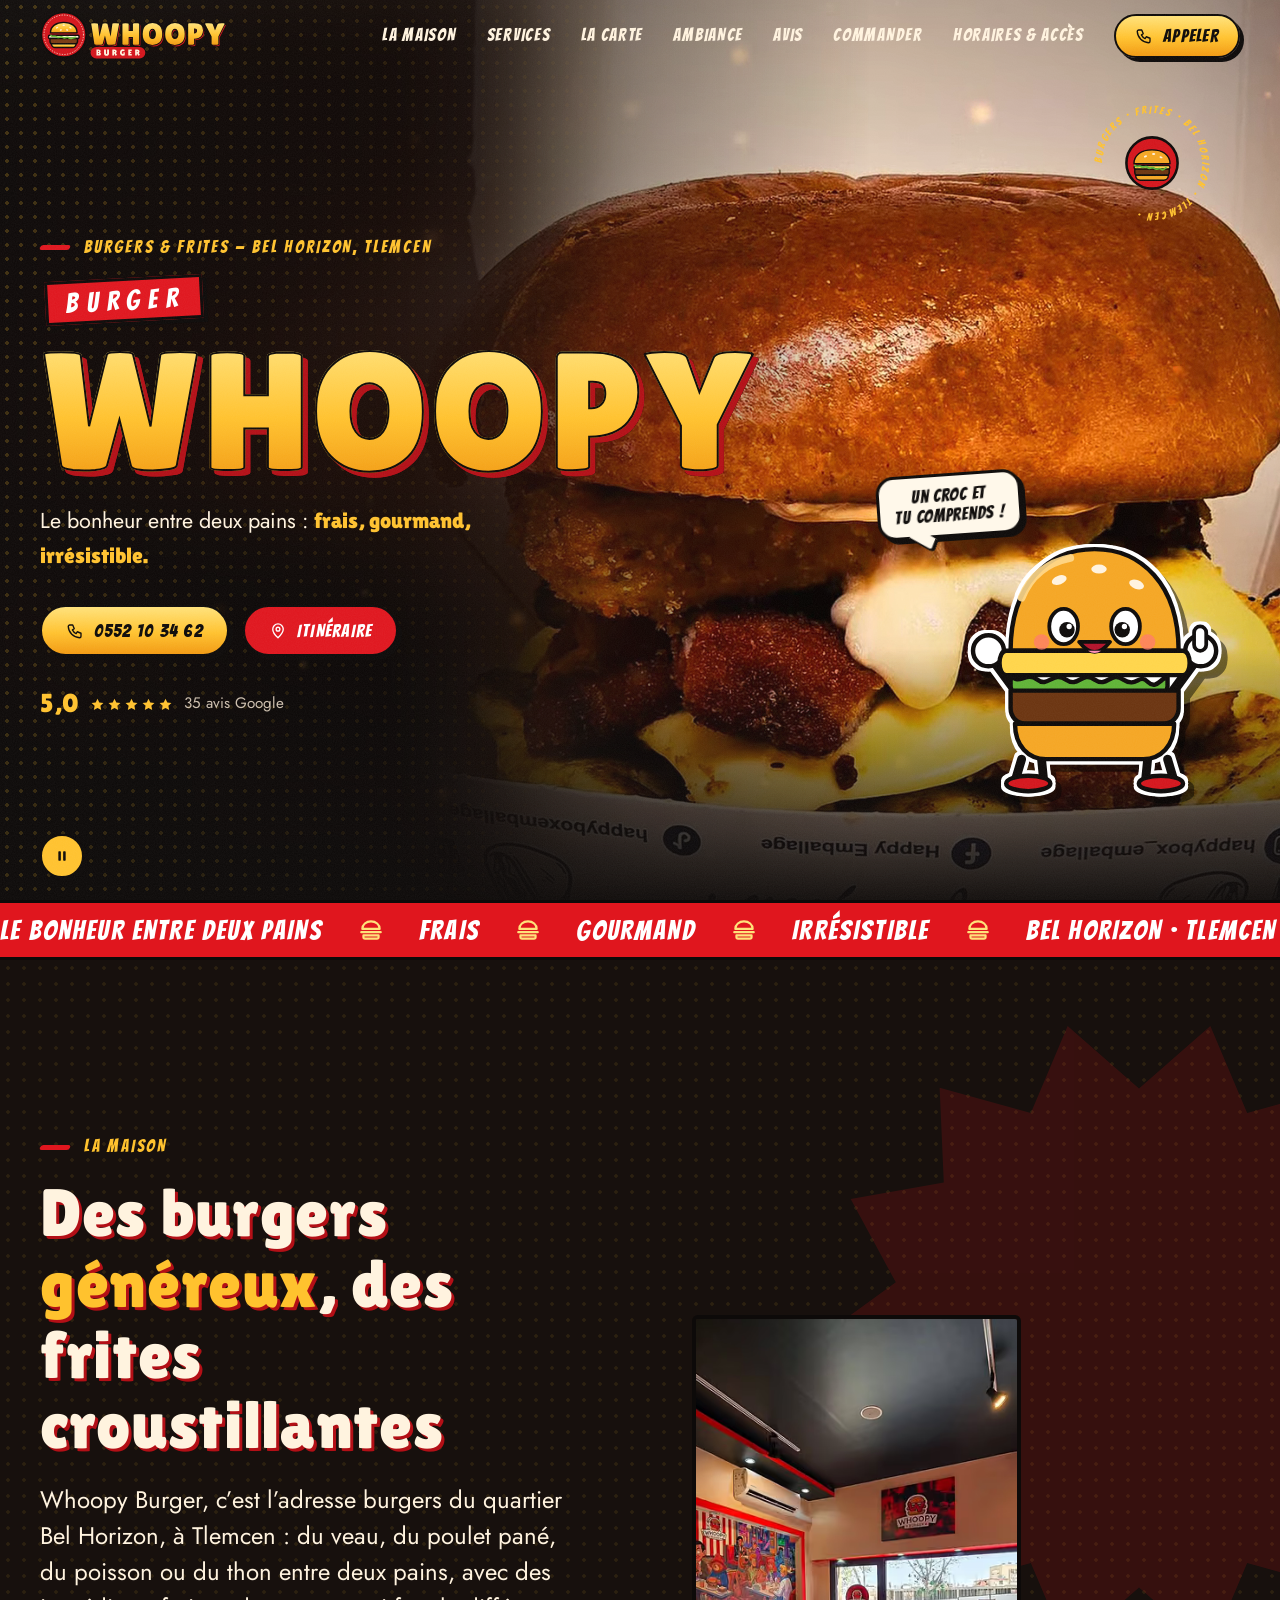
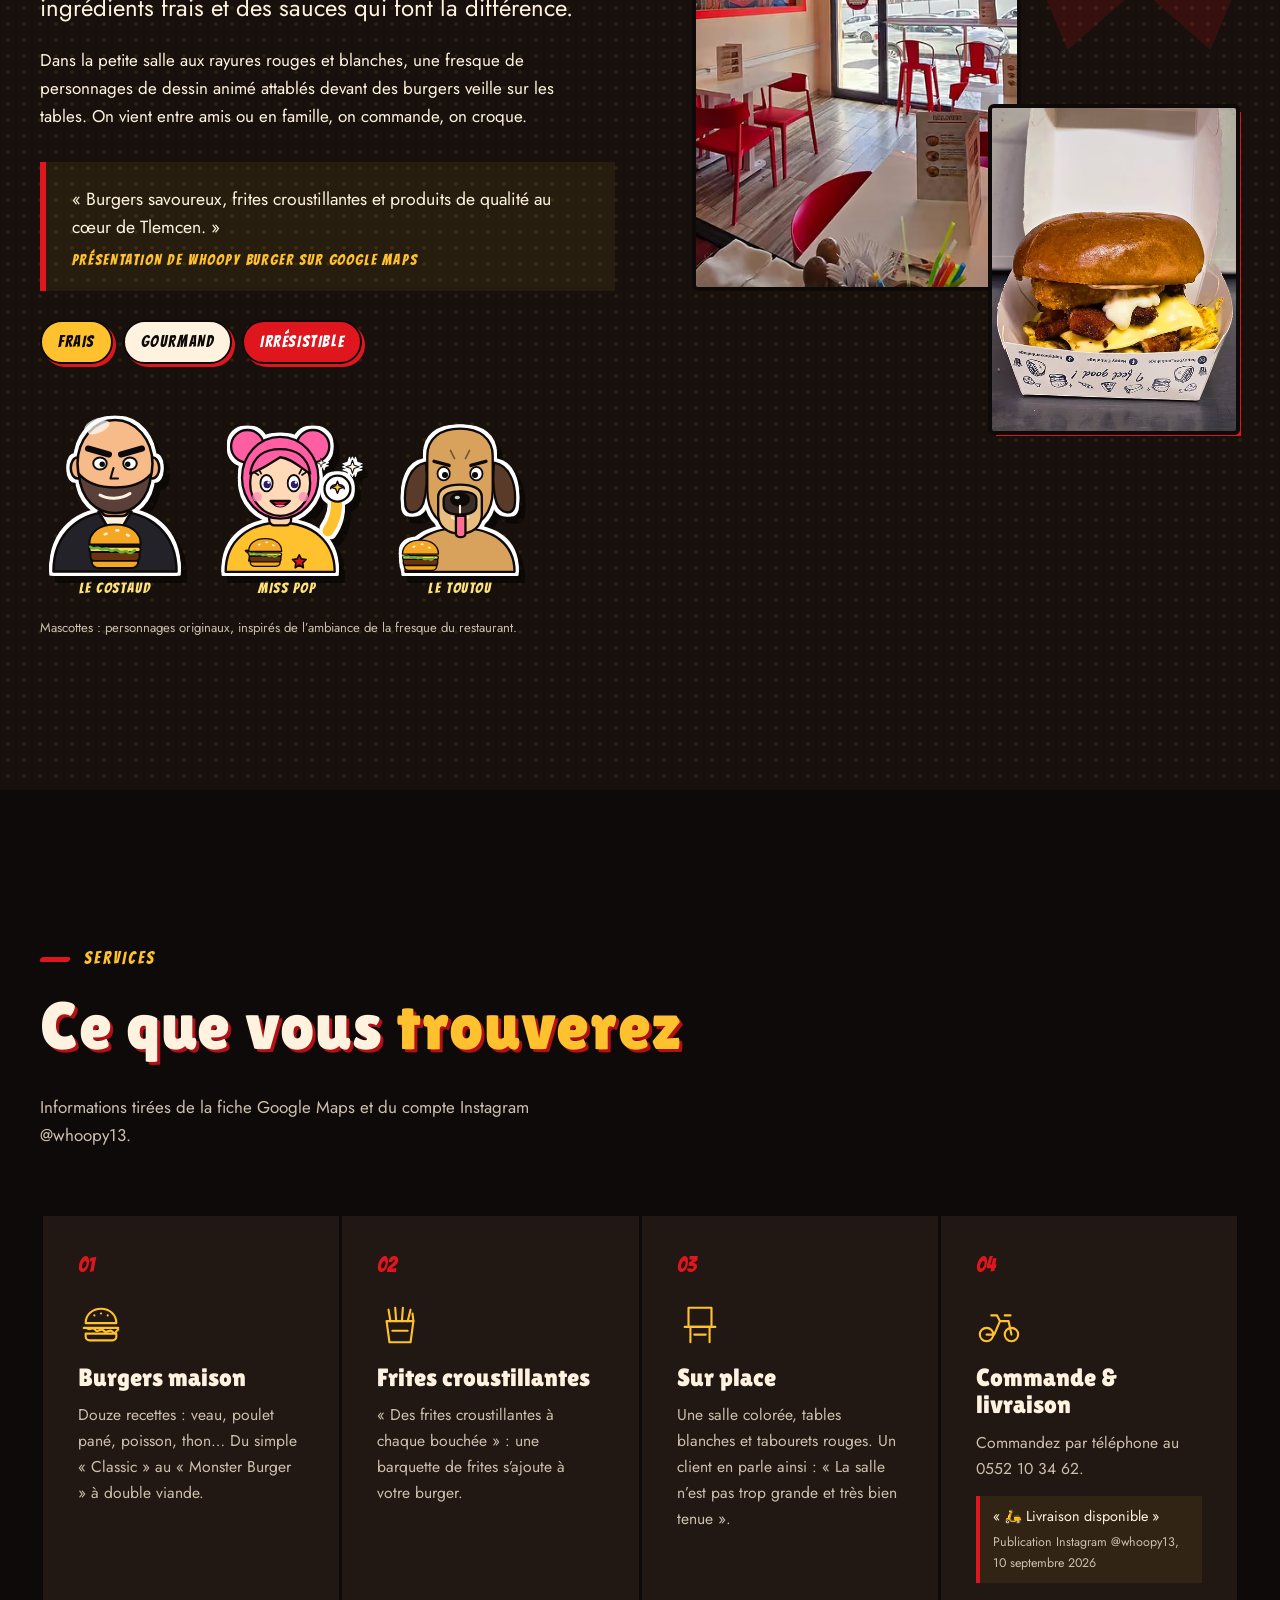
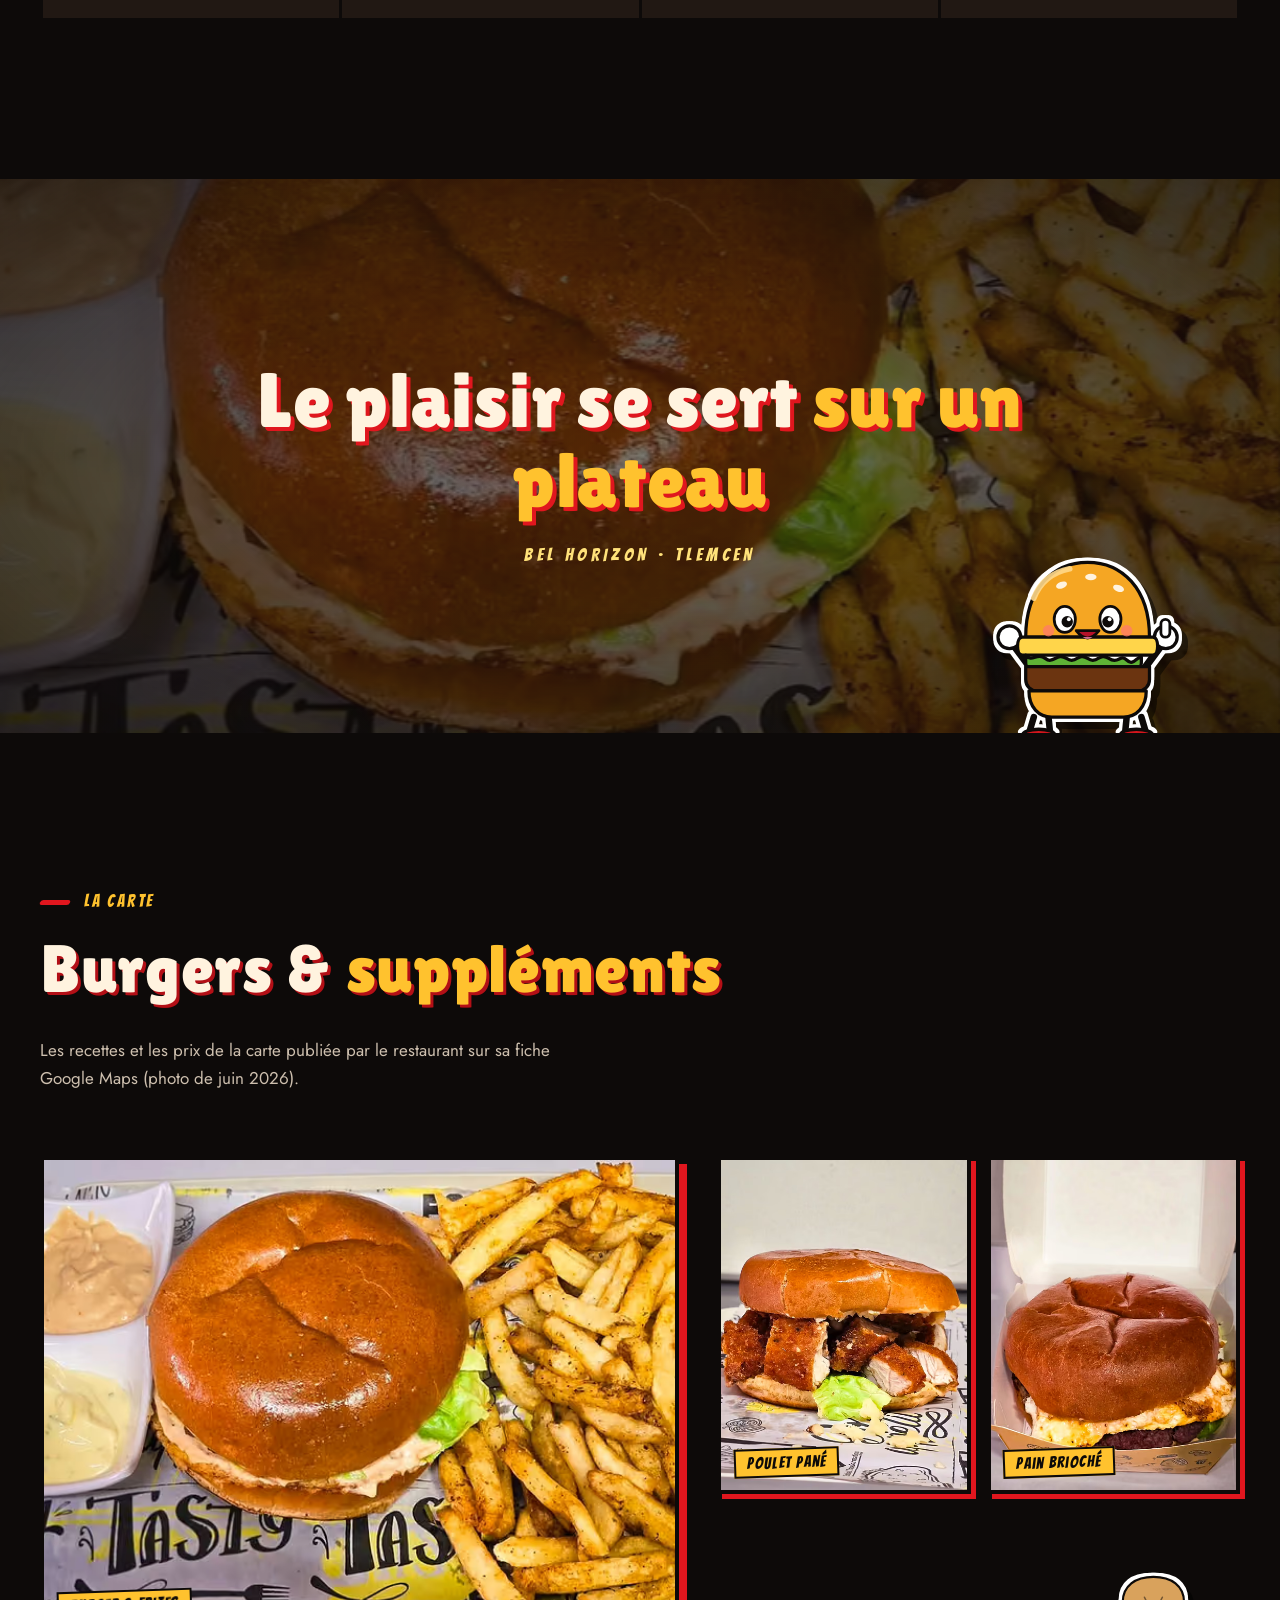
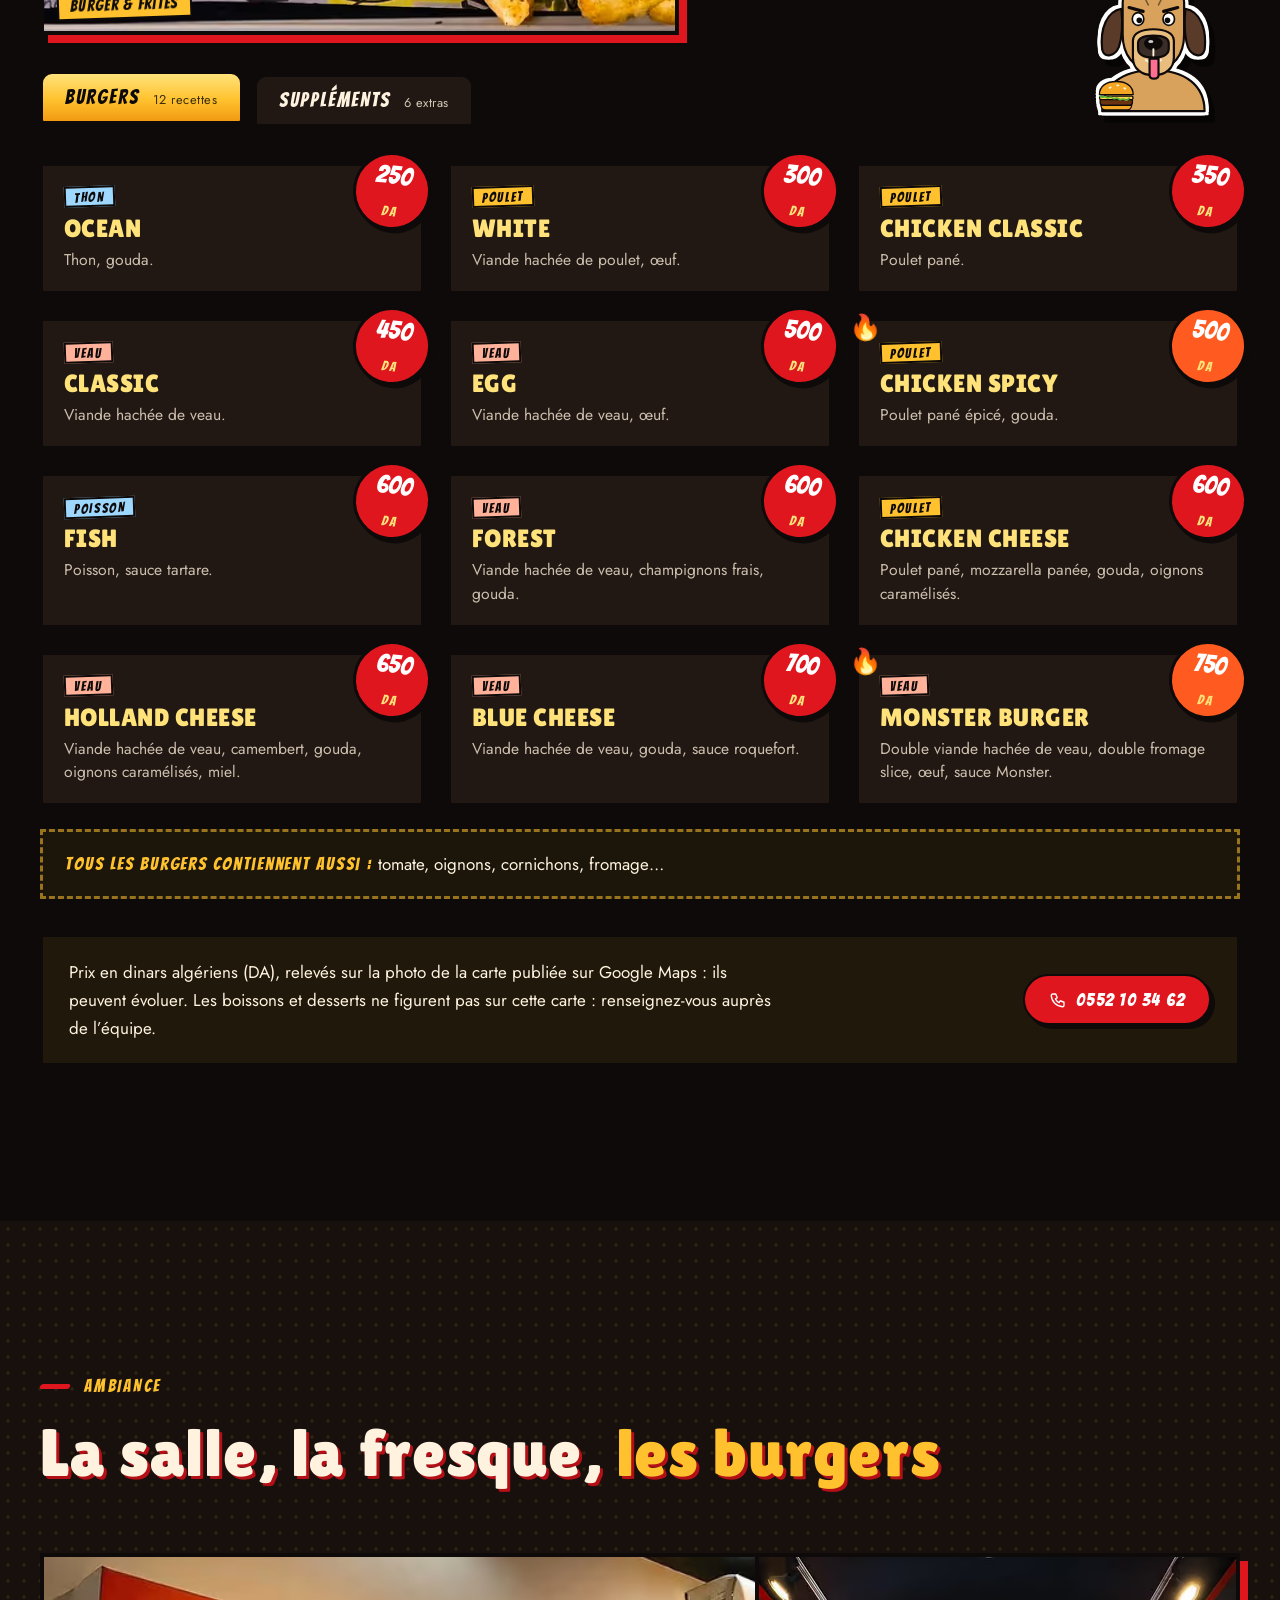
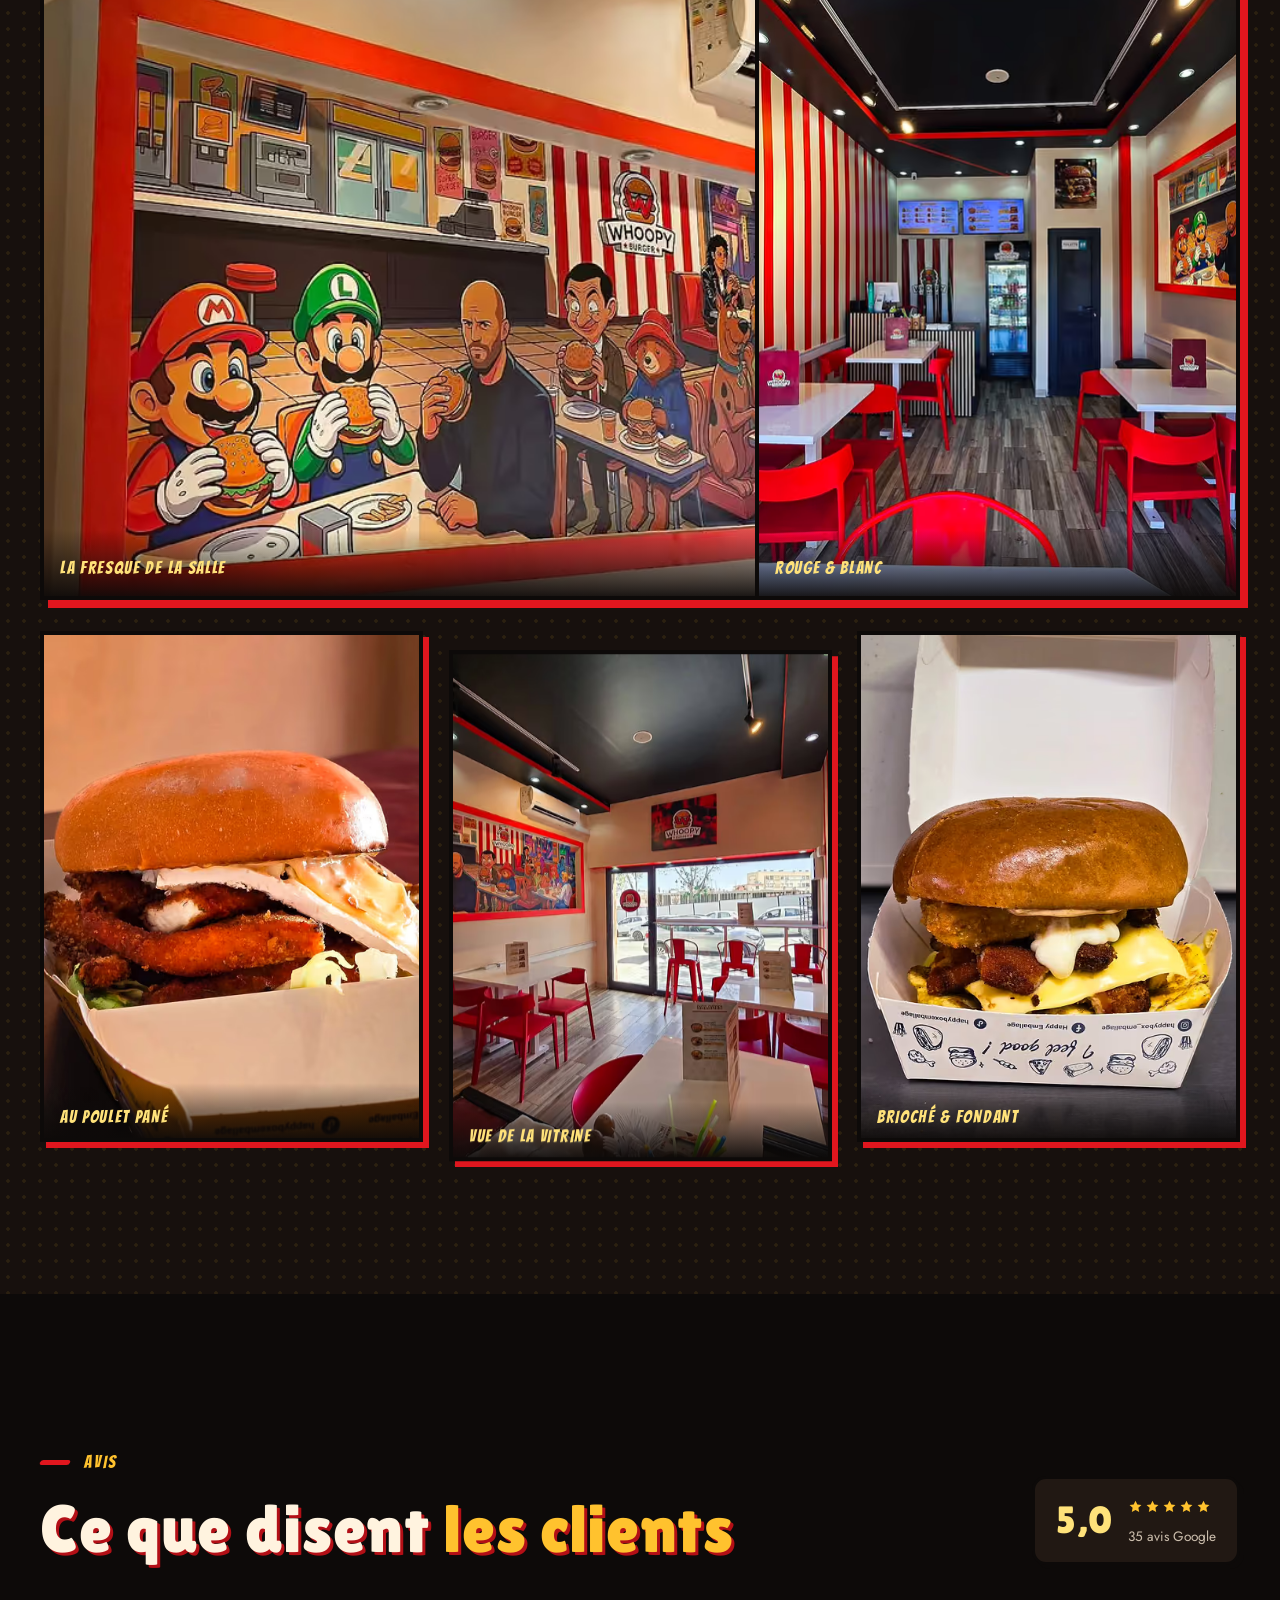
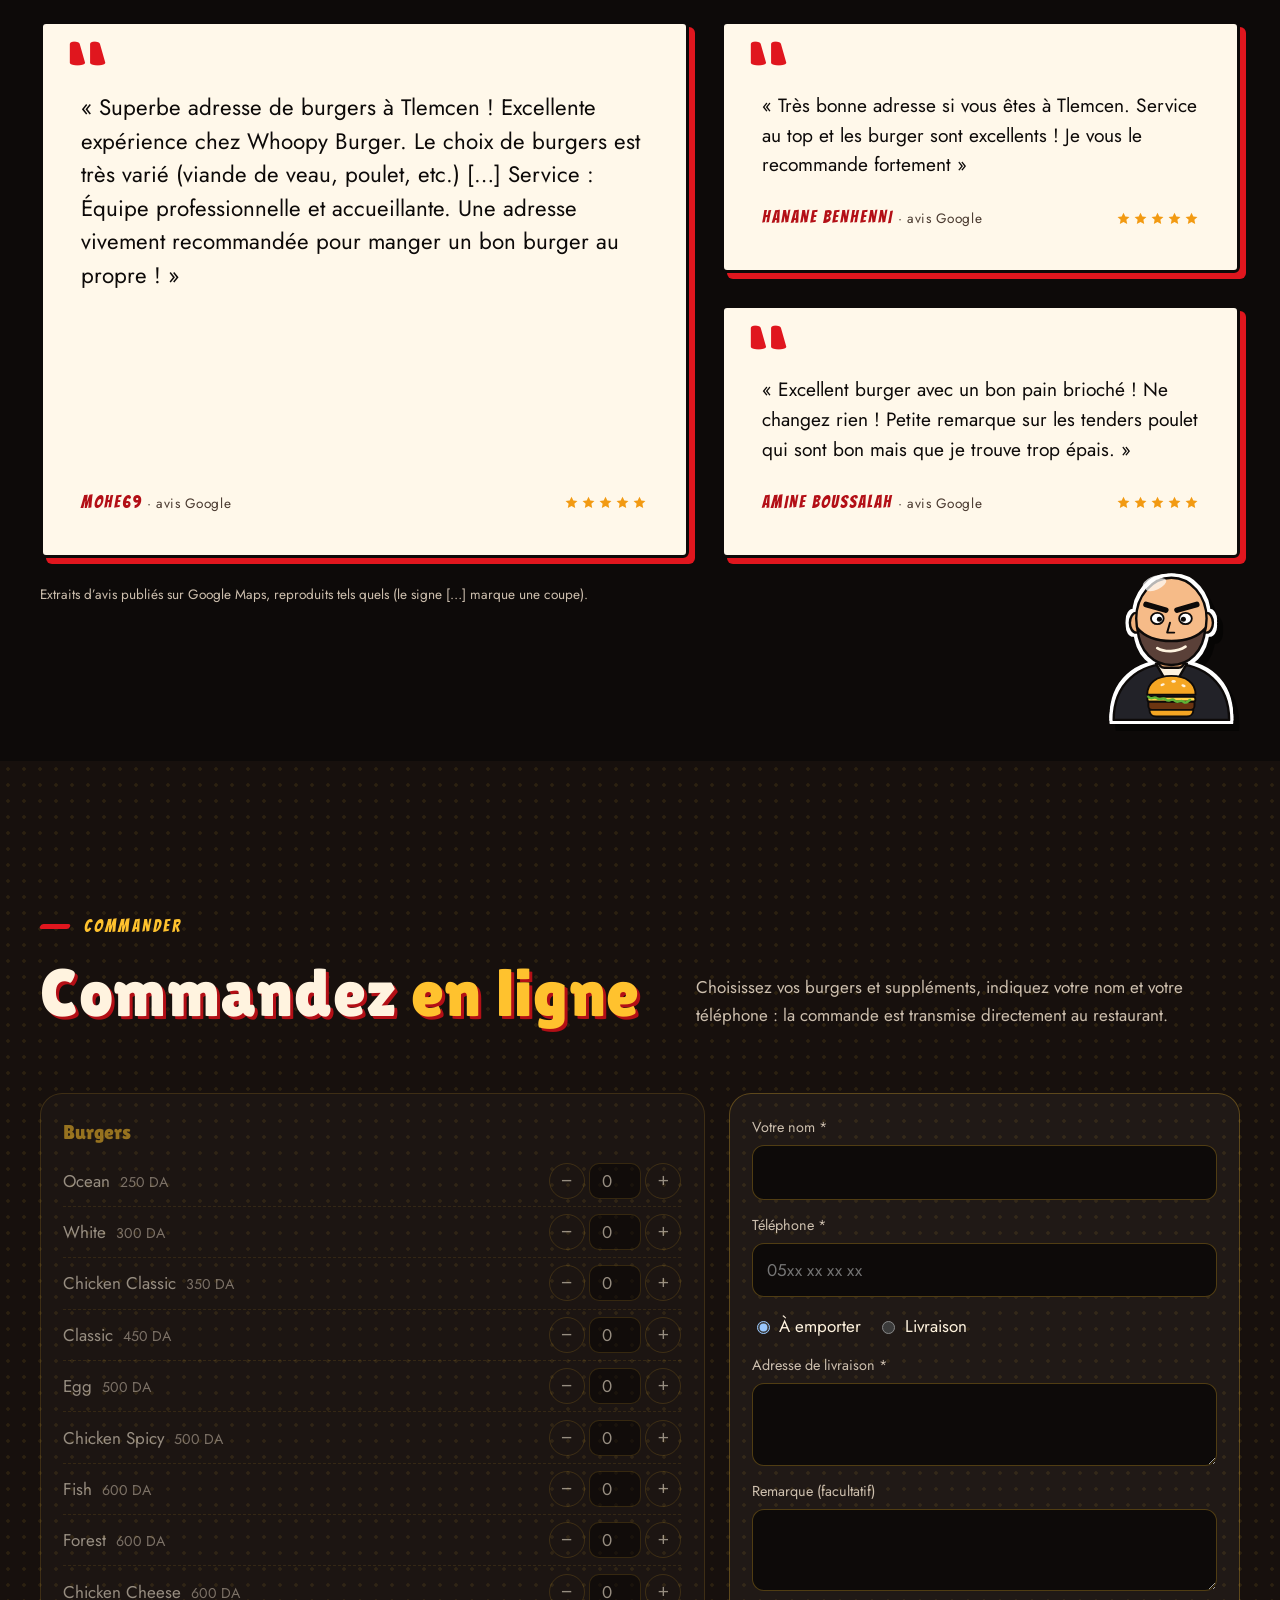
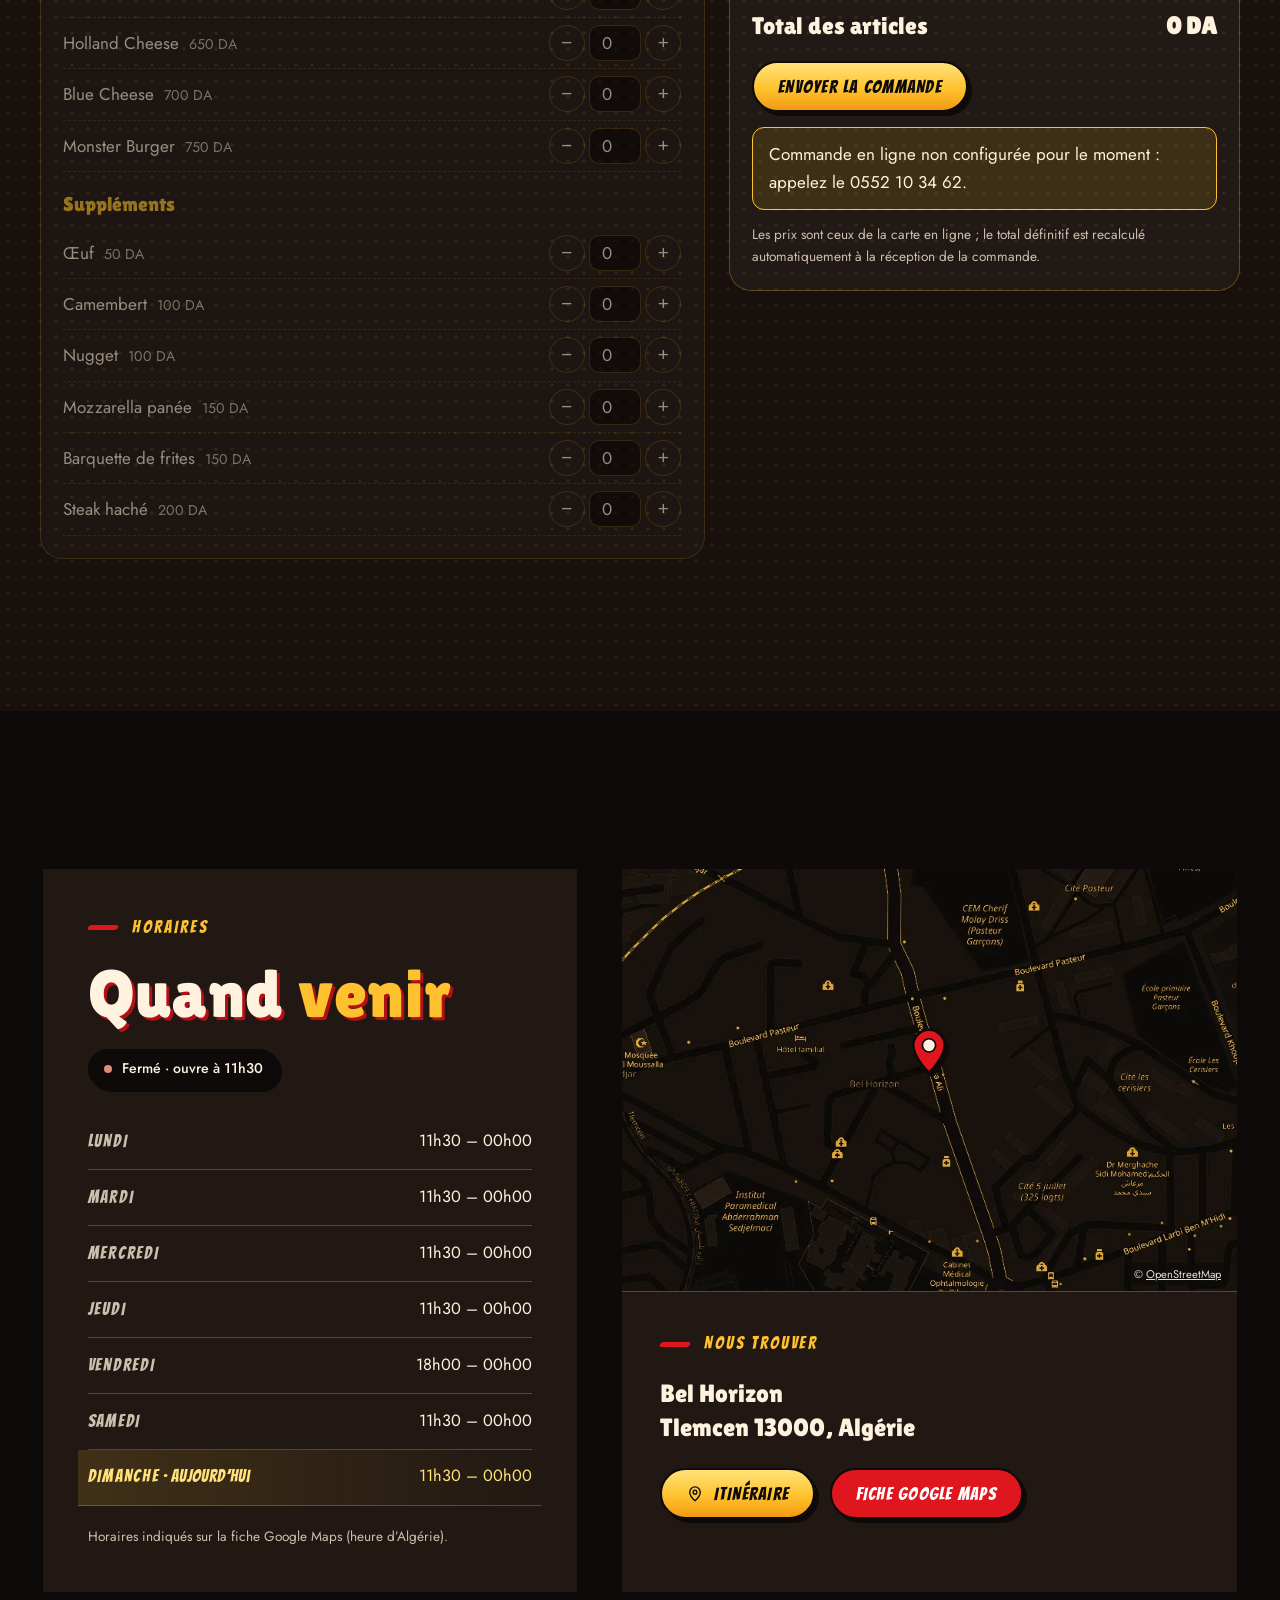
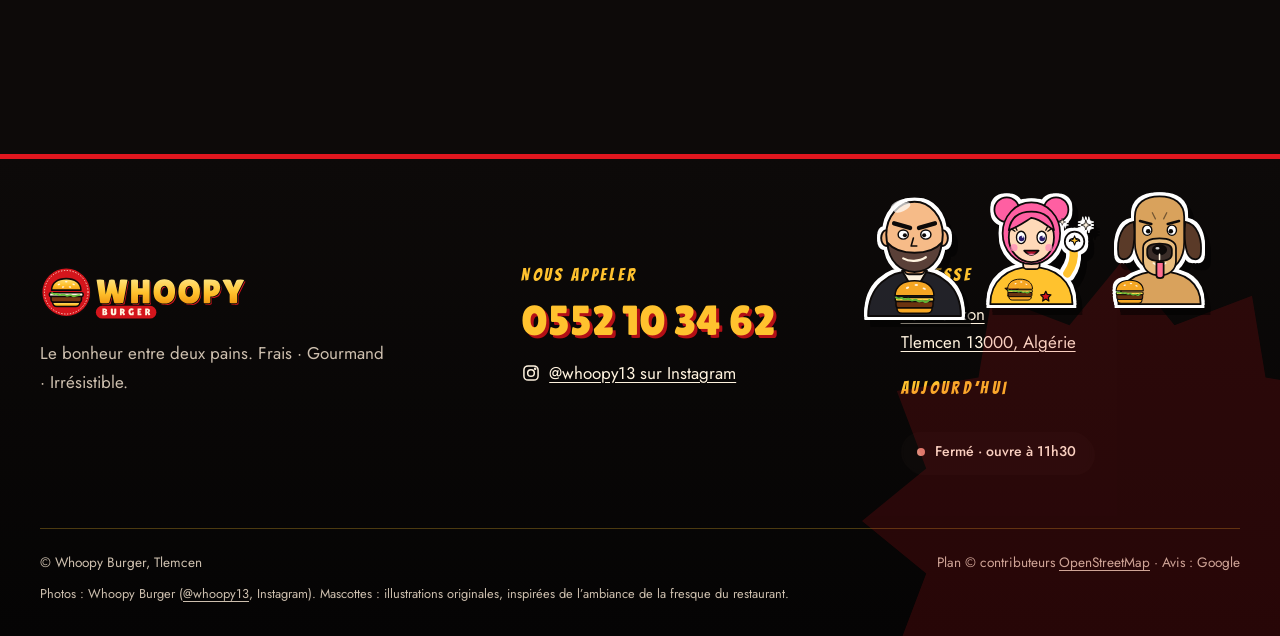
==== commit afff8c03: "Tableau de bord Supabase : contenu en direct, commandes en ligne et CRM (clients, statistiques)" ====
--- a/site/index.html
+++ b/site/index.html
@@ -36,13 +36,14 @@
 <link rel="stylesheet" href="assets/css/style.min.css">
 <script>document.documentElement.className+=' js'</script>
 <script type="application/ld+json">{"@context":"https://schema.org","@type":"Restaurant","@id":"http://127.0.0.1:8768/#restaurant","name":"Whoopy Burger","url":"http://127.0.0.1:8768/","image":["http://127.0.0.1:8768/assets/og-image.jpg"],"logo":"http://127.0.0.1:8768/assets/logo.svg","description":"Burgers savoureux, frites croustillantes et produits de qualité au cœur de Tlemcen. Le bonheur entre deux pains : frais, gourmand, irrésistible.","servesCuisine":["Burgers"],"telephone":"+213552103462","sameAs":["https://www.instagram.com/whoopy13/"],"address":{"@type":"PostalAddress","streetAddress":"Bel Horizon","addressLocality":"Tlemcen","postalCode":"13000","addressCountry":"DZ"},"geo":{"@type":"GeoCoordinates","latitude":34.8795084,"longitude":-1.3257918},"hasMap":"https://www.google.com/maps/place/Whoopy+Burger/data=!4m2!3m1!1s0xd78c9006b9e6ab7:0x92dc5a51ca684292","openingHoursSpecification":[{"@type":"OpeningHoursSpecification","dayOfWeek":["Monday","Tuesday","Wednesday","Thursday","Saturday","Sunday"],"opens":"11:30","closes":"00:00"},{"@type":"OpeningHoursSpecification","dayOfWeek":"Friday","opens":"18:00","closes":"00:00"}],"aggregateRating":{"@type":"AggregateRating","ratingValue":"5.0","bestRating":"5","ratingCount":"35"}}</script>
+<link rel="stylesheet" href="assets/css/commande.css?v=1">
 </head>
 <body>
 <a class="skip" href="#contenu">Aller au contenu</a>
 <header class="nav" id="nav"><div class="wrap">
  <a class="brand" href="#accueil" aria-label="Whoopy Burger — accueil"><svg class="logo" xmlns="http://www.w3.org/2000/svg" viewBox="0 0 248 64" role="img" aria-label="Whoopy Burger"><defs><linearGradient id="lgn" x1="0" y1="0" x2="0" y2="1"><stop offset="0" stop-color="#FFE27A"/><stop offset=".55" stop-color="#FFC22E"/><stop offset="1" stop-color="#F29A12"/></linearGradient></defs><g transform="scale(.62)"><circle cx="50" cy="50" r="47" fill="#d4151c" stroke="#0d0a09" stroke-width="3.2"/><circle cx="50" cy="50" r="41.5" fill="none" stroke="#fff3df" stroke-width="1.6" stroke-dasharray="1 4.6" stroke-linecap="round"/><g stroke="#0d0a09" stroke-width="3" stroke-linejoin="round" stroke-linecap="round"><path d="M22 46c0-14 12-22 28-22s28 8 28 22z" fill="url(#lgn)"/><path d="M20 51h60c3 0 3 7 0 7H20c-3 0-3-7 0-7z" fill="#fff3df"/><path d="M21 58h58v6c0 3-2 5-5 5H26c-3 0-5-2-5-5z" fill="#7a3a12"/><path d="M24 69h52c0 5-4 8-8 8H32c-4 0-8-3-8-8z" fill="url(#lgn)"/></g><g fill="#fff3df"><ellipse cx="36" cy="35" rx="2.6" ry="1.5" transform="rotate(-25 36 35)"/><ellipse cx="50" cy="30" rx="2.6" ry="1.5"/><ellipse cx="64" cy="35" rx="2.6" ry="1.5" transform="rotate(25 64 35)"/><ellipse cx="44" cy="40" rx="2.4" ry="1.4" transform="rotate(-10 44 40)"/><ellipse cx="57" cy="40" rx="2.4" ry="1.4" transform="rotate(10 57 40)"/></g><path d="M23 51c4 5 8-1 12 3s8-3 13 1 9-3 13 1 9-2 14-1" fill="none" stroke="#6bbf3a" stroke-width="3.4" stroke-linecap="round" transform="translate(0 .5)"/></g><path d="M66.8 16.4Q66.7 16 70.9 16Q75.5 16 75.6 16.7L77.6 33.6L81.8 16.5Q82 15.9 84.9 15.9Q87.8 15.9 88 16.5L92.2 33.6L94.5 16.6Q94.6 16.2 96.4 16Q98.1 15.9 99.2 15.9Q103.4 15.9 103.3 16.4L98.4 43Q98.3 43.6 96.2 43.8Q94 44.1 92.7 44.1Q87.8 44.1 87.5 43L84.8 32L81.8 43Q81.7 43.7 79 44Q77.7 44.1 76.3 44.1L73.8 44Q71.1 43.7 71 43Z M129.4 43.3Q129.4 44 125.3 44Q121.3 44 121.3 43.3V34.1H115.7V43.3Q115.7 44 111.7 44Q107.6 44 107.6 43.3V16.8Q107.6 16 111.7 16Q115.7 16 115.7 16.8V26.2H121.3V16.9Q121.3 16.3 123.3 16.1Q124.3 16 125.3 16L127.4 16.1Q129.4 16.3 129.4 16.9Z M146.8 44.4Q141.2 44.4 137.6 40.7Q134.1 37 134.1 30Q134.1 22.9 137.7 19.3Q141.2 15.6 146.9 15.6Q152.6 15.6 156 19.2Q159.5 22.8 159.5 30.1Q159.5 37.3 156 40.9Q152.4 44.4 146.8 44.4ZM146.8 23.3Q144.9 23.3 143.6 25.1Q142.3 26.8 142.3 30Q142.3 33.2 143.5 34.9Q144.8 36.6 146.8 36.6Q148.8 36.6 150.1 34.9Q151.3 33.2 151.3 30Q151.3 26.8 150 25Q148.7 23.3 146.8 23.3Z M176.1 44.4Q170.5 44.4 167 40.7Q163.4 37 163.4 30Q163.4 22.9 167 19.3Q170.6 15.6 176.2 15.6Q181.9 15.6 185.4 19.2Q188.9 22.8 188.9 30.1Q188.9 37.3 185.3 40.9Q181.7 44.4 176.1 44.4ZM176.1 23.3Q174.2 23.3 172.9 25.1Q171.6 26.8 171.6 30Q171.6 33.2 172.9 34.9Q174.1 36.6 176.1 36.6Q178.1 36.6 179.4 34.9Q180.7 33.2 180.7 30Q180.7 26.8 179.4 25Q178.1 23.3 176.1 23.3Z M197 44.1Q193.4 44.1 193.4 43.3V17.4Q193.4 16 194.6 16H201.7Q207.6 16 210.2 18.4Q212.8 20.9 212.8 25.5Q212.8 29.4 210.4 32.6Q209.1 34.2 206.7 35.1Q204.3 36.1 201.1 36.1V43.2Q201.1 43.7 199.6 43.9Q198.1 44.1 197 44.1ZM201.1 23V29.3H201.6Q203 29.3 204 28.4Q205 27.5 205 25.9Q205 24.3 204.3 23.6Q203.6 23 202 23Z M231.8 17.3Q232.3 15.9 236.9 15.9Q238.1 15.9 239.6 16.1Q241.2 16.2 241.1 16.5L232.8 33.2V43Q232.8 43.6 230.6 43.9Q229.5 44.1 228.4 44.1Q227.3 44.1 226.2 44Q224 43.7 224 43V33.4L215.4 16.6Q215.3 16.3 217.1 16.1Q218.9 15.9 220.1 15.9Q225 15.9 225.5 17.3L228.4 25.5Z" fill="#d4151c" transform="translate(1.6 1.8)"/><path d="M66.8 16.4Q66.7 16 70.9 16Q75.5 16 75.6 16.7L77.6 33.6L81.8 16.5Q82 15.9 84.9 15.9Q87.8 15.9 88 16.5L92.2 33.6L94.5 16.6Q94.6 16.2 96.4 16Q98.1 15.9 99.2 15.9Q103.4 15.9 103.3 16.4L98.4 43Q98.3 43.6 96.2 43.8Q94 44.1 92.7 44.1Q87.8 44.1 87.5 43L84.8 32L81.8 43Q81.7 43.7 79 44Q77.7 44.1 76.3 44.1L73.8 44Q71.1 43.7 71 43Z M129.4 43.3Q129.4 44 125.3 44Q121.3 44 121.3 43.3V34.1H115.7V43.3Q115.7 44 111.7 44Q107.6 44 107.6 43.3V16.8Q107.6 16 111.7 16Q115.7 16 115.7 16.8V26.2H121.3V16.9Q121.3 16.3 123.3 16.1Q124.3 16 125.3 16L127.4 16.1Q129.4 16.3 129.4 16.9Z M146.8 44.4Q141.2 44.4 137.6 40.7Q134.1 37 134.1 30Q134.1 22.9 137.7 19.3Q141.2 15.6 146.9 15.6Q152.6 15.6 156 19.2Q159.5 22.8 159.5 30.1Q159.5 37.3 156 40.9Q152.4 44.4 146.8 44.4ZM146.8 23.3Q144.9 23.3 143.6 25.1Q142.3 26.8 142.3 30Q142.3 33.2 143.5 34.9Q144.8 36.6 146.8 36.6Q148.8 36.6 150.1 34.9Q151.3 33.2 151.3 30Q151.3 26.8 150 25Q148.7 23.3 146.8 23.3Z M176.1 44.4Q170.5 44.4 167 40.7Q163.4 37 163.4 30Q163.4 22.9 167 19.3Q170.6 15.6 176.2 15.6Q181.9 15.6 185.4 19.2Q188.9 22.8 188.9 30.1Q188.9 37.3 185.3 40.9Q181.7 44.4 176.1 44.4ZM176.1 23.3Q174.2 23.3 172.9 25.1Q171.6 26.8 171.6 30Q171.6 33.2 172.9 34.9Q174.1 36.6 176.1 36.6Q178.1 36.6 179.4 34.9Q180.7 33.2 180.7 30Q180.7 26.8 179.4 25Q178.1 23.3 176.1 23.3Z M197 44.1Q193.4 44.1 193.4 43.3V17.4Q193.4 16 194.6 16H201.7Q207.6 16 210.2 18.4Q212.8 20.9 212.8 25.5Q212.8 29.4 210.4 32.6Q209.1 34.2 206.7 35.1Q204.3 36.1 201.1 36.1V43.2Q201.1 43.7 199.6 43.9Q198.1 44.1 197 44.1ZM201.1 23V29.3H201.6Q203 29.3 204 28.4Q205 27.5 205 25.9Q205 24.3 204.3 23.6Q203.6 23 202 23Z M231.8 17.3Q232.3 15.9 236.9 15.9Q238.1 15.9 239.6 16.1Q241.2 16.2 241.1 16.5L232.8 33.2V43Q232.8 43.6 230.6 43.9Q229.5 44.1 228.4 44.1Q227.3 44.1 226.2 44Q224 43.7 224 43V33.4L215.4 16.6Q215.3 16.3 217.1 16.1Q218.9 15.9 220.1 15.9Q225 15.9 225.5 17.3L228.4 25.5Z" fill="url(#lgn)" stroke="#0d0a09" stroke-width="2.2" stroke-linejoin="round" paint-order="stroke"/><rect x="66" y="47" width="71.434" height="15" rx="7.5" fill="#d4151c"/><path d="M79.2 52.2Q79.2 53.4 78.2 54Q78.8 54.3 79.1 54.8Q79.5 55.3 79.5 56.2Q79.5 57.1 78.8 57.7Q78.1 58.2 76.9 58.2H74.2Q74 58.2 73.8 58.1Q73.7 57.9 73.7 57.7V50.4Q73.7 50.2 73.7 50.2Q73.8 50.2 73.9 50.2H76.5Q79.2 50.2 79.2 52.2ZM75.9 52V53.5H76Q77.1 53.5 77.1 52.8Q77.1 52.4 76.9 52.2Q76.6 52 76.2 52ZM75.9 54.9V56.4H76.1Q76.6 56.4 76.8 56.2Q77.1 56 77.1 55.6Q77.1 55.2 76.9 55Q76.6 54.9 76.2 54.9Z M87.6 50.4Q87.6 50.2 88.8 50.2Q90.1 50.2 90.1 50.4V55.7Q90.1 56.8 89.2 57.6Q88.4 58.3 86.9 58.3Q85.4 58.3 84.5 57.6Q83.6 56.8 83.6 55.5V50.4Q83.6 50.2 84.8 50.2Q86.1 50.2 86.1 50.4V55.6Q86.1 55.8 86.3 55.9Q86.6 56.1 86.8 56.1Q87.1 56.1 87.3 56Q87.6 55.8 87.6 55.6Z M96.6 58Q96.6 58.2 95.5 58.2Q94.4 58.2 94.4 58.1V50.6Q94.4 50.2 94.9 50.2H97Q100.1 50.2 100.1 52.5Q100.1 53.2 99.8 53.8Q99.5 54.4 99 54.7L100.5 57.1Q100.4 57.4 99.9 57.8Q99.2 58.3 98.7 58.3Q98.3 58.3 98.1 57.9L97 55.4H96.6ZM96.6 52.2V53.9H96.7Q97.8 53.9 97.8 53Q97.8 52.6 97.6 52.4Q97.3 52.2 96.9 52.2Z M108.9 55.8 108.9 54.2Q108.9 54.1 109.2 54Q109.6 54 109.8 54L110.2 54Q110.7 54.1 110.7 54.2L110.6 57.8Q110.4 58 109.7 58.2Q109 58.3 108.1 58.3Q106.4 58.3 105.4 57.2Q104.4 56.2 104.4 54.1Q104.4 52.3 105.4 51.2Q106.4 50 108.2 50Q109 50 109.6 50.2Q110.3 50.4 110.5 50.6Q110.5 50.7 110.5 51Q110.5 51.2 110.3 51.7Q110.2 52.2 109.9 52.4Q109.7 52.6 109.6 52.6Q109.5 52.6 109.4 52.5Q109.3 52.4 109 52.3Q108.7 52.2 108.4 52.2Q107.7 52.2 107.2 52.7Q106.8 53.2 106.8 54.1Q106.8 55.1 107.2 55.6Q107.7 56.1 108.3 56.1Q108.9 56.1 108.9 55.8Z M118.9 53.3Q119.1 53.3 119.1 54.2Q119.1 54.4 119.1 54.7Q119 55 118.9 55H117.4V56.2H119.5Q119.7 56.2 119.8 56.7Q119.8 56.9 119.8 57.2Q119.8 57.4 119.8 57.8Q119.7 58.2 119.5 58.2H115.6Q115.2 58.2 115.2 57.8V50.4Q115.2 50.2 115.4 50.2H119.5Q119.8 50.2 119.8 51.2Q119.8 52.2 119.5 52.2H117.4V53.3Z M126.4 58Q126.4 58.2 125.3 58.2Q124.2 58.2 124.2 58.1V50.6Q124.2 50.2 124.6 50.2H126.8Q129.9 50.2 129.9 52.5Q129.9 53.2 129.6 53.8Q129.3 54.4 128.8 54.7L130.3 57.1Q130.2 57.4 129.7 57.8Q129 58.3 128.5 58.3Q128.1 58.3 127.9 57.9L126.8 55.4H126.4ZM126.4 52.2V53.9H126.5Q127.6 53.9 127.6 53Q127.6 52.6 127.4 52.4Q127.1 52.2 126.7 52.2Z" fill="#fff3df"/></svg></a>
  <nav class="links" id="links" aria-label="Navigation principale">
-  <a href="#maison">La maison</a><a href="#services">Services</a><a href="#carte">La carte</a><a href="#ambiance">Ambiance</a><a href="#avis">Avis</a><a href="#infos">Horaires &amp; accès</a>
+  <a href="#maison">La maison</a><a href="#services">Services</a><a href="#carte">La carte</a><a href="#ambiance">Ambiance</a><a href="#avis">Avis</a><a href="#commander">Commander</a><a href="#infos">Horaires &amp; accès</a>
   <a class="btn btn-solid" href="tel:+213552103462"><svg viewBox="0 0 24 24" fill="none" stroke="currentColor" stroke-width="1.8" stroke-linecap="round" stroke-linejoin="round" aria-hidden="true"><path d="M5 4h4l2 5-2.5 1.5a11 11 0 0 0 5 5L15 13l5 2v4a2 2 0 0 1-2 2A16 16 0 0 1 3 6a2 2 0 0 1 2-2"/></svg>Appeler</a>
  </nav>
  <button class="burger" id="burger" type="button" aria-expanded="false" aria-controls="links" aria-label="Ouvrir le menu"><i></i><i></i></button>
@@ -85,8 +86,8 @@
    <p class="note-orig" data-r>Mascottes : personnages originaux, inspirés de l’ambiance de la fresque du restaurant.</p>
   </div>
   <div class="about-photos">
-   <div class="arch a1" data-m data-par=".07"><picture><source type="image/avif" srcset="assets/img/salle2-480.avif 480w, assets/img/salle2-800.avif 800w, assets/img/salle2-1080.avif 1080w" sizes="(max-width:820px) 70vw, 34vw"><source type="image/webp" srcset="assets/img/salle2-480.webp 480w, assets/img/salle2-800.webp 800w, assets/img/salle2-1080.webp 1080w" sizes="(max-width:820px) 70vw, 34vw"><img src="assets/img/salle2-800.webp" width="1080" height="1440" alt="L’intérieur de Whoopy Burger : salle lumineuse aux rayures rouges et blanches, tables blanches et chaises rouges" loading="lazy" decoding="async"></picture></div>
-   <div class="arch a2" data-m data-par="-.08" style="--d:.25s"><picture><source type="image/avif" srcset="assets/img/box-480.avif 480w, assets/img/box-800.avif 800w, assets/img/box-1080.avif 1080w" sizes="(max-width:820px) 52vw, 28vw"><source type="image/webp" srcset="assets/img/box-480.webp 480w, assets/img/box-800.webp 800w, assets/img/box-1080.webp 1080w" sizes="(max-width:820px) 52vw, 28vw"><img src="assets/img/box-800.webp" width="1080" height="1440" alt="Un burger brioché garni de poulet pané croustillant, de fromage fondu et de sauce, dans sa boîte en carton" loading="lazy" decoding="async"></picture></div>
+   <div class="arch a1" data-m data-par=".07"><picture data-slot="about_1"><source type="image/avif" srcset="assets/img/salle2-480.avif 480w, assets/img/salle2-800.avif 800w, assets/img/salle2-1080.avif 1080w" sizes="(max-width:820px) 70vw, 34vw"><source type="image/webp" srcset="assets/img/salle2-480.webp 480w, assets/img/salle2-800.webp 800w, assets/img/salle2-1080.webp 1080w" sizes="(max-width:820px) 70vw, 34vw"><img src="assets/img/salle2-800.webp" width="1080" height="1440" alt="L’intérieur de Whoopy Burger : salle lumineuse aux rayures rouges et blanches, tables blanches et chaises rouges" loading="lazy" decoding="async"></picture></div>
+   <div class="arch a2" data-m data-par="-.08" style="--d:.25s"><picture data-slot="about_2"><source type="image/avif" srcset="assets/img/box-480.avif 480w, assets/img/box-800.avif 800w, assets/img/box-1080.avif 1080w" sizes="(max-width:820px) 52vw, 28vw"><source type="image/webp" srcset="assets/img/box-480.webp 480w, assets/img/box-800.webp 800w, assets/img/box-1080.webp 1080w" sizes="(max-width:820px) 52vw, 28vw"><img src="assets/img/box-800.webp" width="1080" height="1440" alt="Un burger brioché garni de poulet pané croustillant, de fromage fondu et de sauce, dans sa boîte en carton" loading="lazy" decoding="async"></picture></div>
   </div>
  </div>
 </section>
@@ -105,7 +106,7 @@
 </section>
 
 <section class="band" aria-label="Burger et frites">
- <div class="band-bg" data-par="-.2" data-clamp="1"><picture><source type="image/avif" srcset="assets/img/band-1080.avif 1080w" sizes="100vw"><source type="image/webp" srcset="assets/img/band-1080.webp 1080w" sizes="100vw"><img src="assets/img/band-1080.webp" width="1080" height="430" alt="" loading="lazy" decoding="async"></picture></div>
+ <div class="band-bg" data-par="-.2" data-clamp="1"><picture data-slot="band"><source type="image/avif" srcset="assets/img/band-1080.avif 1080w" sizes="100vw"><source type="image/webp" srcset="assets/img/band-1080.webp 1080w" sizes="100vw"><img src="assets/img/band-1080.webp" width="1080" height="430" alt="" loading="lazy" decoding="async"></picture></div>
  <div class="wrap"><h2 data-r>Le plaisir se sert <em>sur un plateau</em></h2><p data-r>Bel Horizon · Tlemcen</p></div>
  <div class="band-st" data-par=".1" aria-hidden="true"><div class="sticker "><svg viewBox="0 0 220 240" xmlns="http://www.w3.org/2000/svg" role="img" aria-label="Mascotte Whoopy : un burger souriant qui lève le pouce" stroke="#0d0a09" stroke-width="4" stroke-linejoin="round" stroke-linecap="round"><path d="M40 150l-22-30M180 150l22-30" fill="none" stroke-width="9"/><circle cx="14" cy="112" r="14" fill="#fff"/><circle cx="206" cy="112" r="14" fill="#fff"/><rect x="200" y="90" width="11" height="22" rx="5.5" fill="#fff" stroke-width="3.4"/><path d="M44 210l-6 20h26l-2-20M176 210l6 20h-26l2-20" fill="none" stroke-width="8"/><ellipse cx="50" cy="232" rx="20" ry="7" fill="#d4151c"/><ellipse cx="170" cy="232" rx="20" ry="7" fill="#d4151c"/><path d="M34 112C34 52 68 20 110 20s76 32 76 92z" fill="#f5a623"/><path d="M44 64c8-20 24-32 44-36" fill="none" stroke="#ffd98a" stroke-width="7" opacity=".9"/><g fill="#fff3df" stroke="none"><ellipse cx="78" cy="48" rx="7" ry="4" transform="rotate(-20 78 48)"/><ellipse cx="114" cy="38" rx="7" ry="4"/><ellipse cx="148" cy="52" rx="7" ry="4" transform="rotate(20 148 52)"/></g><path d="M30 112h160c8 0 8 22 0 22H30c-8 0-8-22 0-22z" fill="#ffd54a"/><path d="M34 134c8 10 14-4 24 4s14-8 26 0 14-8 26 0 14-8 26 0 14-6 22 2 12-4 18-4v8c0 4-4 8-8 8H42c-4 0-8-4-8-8z" fill="#5fb336"/><path d="M34 148h152v16c0 8-6 14-14 14H48c-8 0-14-6-14-14z" fill="#6b3410"/><path d="M38 178h144c0 20-12 32-28 32H66c-16 0-28-12-28-32z" fill="#f5a623"/><ellipse cx="82" cy="90" rx="13" ry="16" fill="#fff" stroke-width="3.4"/><ellipse cx="138" cy="90" rx="13" ry="16" fill="#fff" stroke-width="3.4"/><circle cx="85" cy="93" r="7" fill="#0d0a09" stroke="none"/><circle cx="135" cy="93" r="7" fill="#0d0a09" stroke="none"/><circle cx="87" cy="90" r="2.4" fill="#fff" stroke="none"/><circle cx="137" cy="90" r="2.4" fill="#fff" stroke="none"/><path d="M96 104q14 18 28 0z" fill="#b3122a" stroke-width="3.4"/><path d="M104 112q6 4 12 0" fill="#ff8fb8" stroke="none"/><circle cx="62" cy="104" r="7" fill="#ff7a6b" stroke="none" opacity=".75"/><circle cx="158" cy="104" r="7" fill="#ff7a6b" stroke="none" opacity=".75"/></svg></div></div>
 </section>
@@ -115,8 +116,8 @@
   <div class="head"><div><p class="kicker" data-r>La carte</p><h2 id="m-t" data-r>Burgers &amp; <em>suppléments</em></h2></div>
   <p class="lead" data-r>Les recettes et les prix de la carte publiée par le restaurant sur sa fiche Google Maps (photo de juin 2026).</p></div>
   <div class="menu-top">
-   <div class="photo-panel pp-a" data-r><picture><source type="image/avif" srcset="assets/img/plateau-480.avif 480w, assets/img/plateau-800.avif 800w, assets/img/plateau-1080.avif 1080w" sizes="(max-width:820px) 92vw, 52vw"><source type="image/webp" srcset="assets/img/plateau-480.webp 480w, assets/img/plateau-800.webp 800w, assets/img/plateau-1080.webp 1080w" sizes="(max-width:820px) 92vw, 52vw"><img src="assets/img/plateau-800.webp" width="1080" height="608" alt="Un plateau Whoopy : burger au pain brioché, frites croustillantes et deux sauces" loading="lazy" decoding="async"></picture><span class="cap">Burger &amp; frites</span></div>
-   <div class="pp-b photo-panel" data-r style="--d:.1s"><div class="photo-panel"><picture><source type="image/avif" srcset="assets/img/poulet-480.avif 480w, assets/img/poulet-800.avif 800w, assets/img/poulet-1080.avif 1080w" sizes="(max-width:820px) 46vw, 30vw"><source type="image/webp" srcset="assets/img/poulet-480.webp 480w, assets/img/poulet-800.webp 800w, assets/img/poulet-1080.webp 1080w" sizes="(max-width:820px) 46vw, 30vw"><img src="assets/img/poulet-800.webp" width="1080" height="1440" alt="Burger brioché aux morceaux de poulet pané et à la salade, posé sur un papier imprimé" loading="lazy" decoding="async"></picture><span class="cap">Poulet pané</span></div><div class="photo-panel"><picture><source type="image/avif" srcset="assets/img/brioche-480.avif 480w, assets/img/brioche-800.avif 800w, assets/img/brioche-1080.avif 1080w" sizes="(max-width:820px) 46vw, 30vw"><source type="image/webp" srcset="assets/img/brioche-480.webp 480w, assets/img/brioche-800.webp 800w, assets/img/brioche-1080.webp 1080w" sizes="(max-width:820px) 46vw, 30vw"><img src="assets/img/brioche-800.webp" width="1080" height="1440" alt="Burger au pain brioché doré dans une boîte en carton ouverte" loading="lazy" decoding="async"></picture><span class="cap">Pain brioché</span></div></div>
+   <div class="photo-panel pp-a" data-r><picture data-slot="menu_1"><source type="image/avif" srcset="assets/img/plateau-480.avif 480w, assets/img/plateau-800.avif 800w, assets/img/plateau-1080.avif 1080w" sizes="(max-width:820px) 92vw, 52vw"><source type="image/webp" srcset="assets/img/plateau-480.webp 480w, assets/img/plateau-800.webp 800w, assets/img/plateau-1080.webp 1080w" sizes="(max-width:820px) 92vw, 52vw"><img src="assets/img/plateau-800.webp" width="1080" height="608" alt="Un plateau Whoopy : burger au pain brioché, frites croustillantes et deux sauces" loading="lazy" decoding="async"></picture><span class="cap">Burger &amp; frites</span></div>
+   <div class="pp-b photo-panel" data-r style="--d:.1s"><div class="photo-panel"><picture data-slot="menu_2"><source type="image/avif" srcset="assets/img/poulet-480.avif 480w, assets/img/poulet-800.avif 800w, assets/img/poulet-1080.avif 1080w" sizes="(max-width:820px) 46vw, 30vw"><source type="image/webp" srcset="assets/img/poulet-480.webp 480w, assets/img/poulet-800.webp 800w, assets/img/poulet-1080.webp 1080w" sizes="(max-width:820px) 46vw, 30vw"><img src="assets/img/poulet-800.webp" width="1080" height="1440" alt="Burger brioché aux morceaux de poulet pané et à la salade, posé sur un papier imprimé" loading="lazy" decoding="async"></picture><span class="cap">Poulet pané</span></div><div class="photo-panel"><picture data-slot="menu_3"><source type="image/avif" srcset="assets/img/brioche-480.avif 480w, assets/img/brioche-800.avif 800w, assets/img/brioche-1080.avif 1080w" sizes="(max-width:820px) 46vw, 30vw"><source type="image/webp" srcset="assets/img/brioche-480.webp 480w, assets/img/brioche-800.webp 800w, assets/img/brioche-1080.webp 1080w" sizes="(max-width:820px) 46vw, 30vw"><img src="assets/img/brioche-800.webp" width="1080" height="1440" alt="Burger au pain brioché doré dans une boîte en carton ouverte" loading="lazy" decoding="async"></picture><span class="cap">Pain brioché</span></div></div>
   </div>
   <div class="menu-side">
    <div class="tabs" role="tablist" aria-label="Catégories de la carte" data-r>
@@ -136,13 +137,13 @@
  <div class="wrap">
   <div class="head"><div><p class="kicker" data-r>Ambiance</p><h2 id="g-t" data-r>La salle, la fresque, <em>les burgers</em></h2></div></div>
   <div class="gal">
-   <figure class="gfresque" data-par=".05"><picture><source type="image/avif" srcset="assets/img/fresque-480.avif 480w, assets/img/fresque-800.avif 800w, assets/img/fresque-1080.avif 1080w" sizes="(max-width:820px) 92vw, 58vw"><source type="image/webp" srcset="assets/img/fresque-480.webp 480w, assets/img/fresque-800.webp 800w, assets/img/fresque-1080.webp 1080w" sizes="(max-width:820px) 92vw, 58vw"><img src="assets/img/fresque-800.webp" width="1080" height="1440" alt="La fresque murale de la salle : des personnages de dessin animé attablés devant des burgers, sous le logo Whoopy Burger" loading="lazy" decoding="async"></picture><figcaption>La fresque de la salle</figcaption></figure>
-   <figure class="gsalle" data-par="-.05"><picture><source type="image/avif" srcset="assets/img/salle-480.avif 480w, assets/img/salle-800.avif 800w, assets/img/salle-1080.avif 1080w" sizes="(max-width:820px) 92vw, 36vw"><source type="image/webp" srcset="assets/img/salle-480.webp 480w, assets/img/salle-800.webp 800w, assets/img/salle-1080.webp 1080w" sizes="(max-width:820px) 92vw, 36vw"><img src="assets/img/salle-800.webp" width="1080" height="1440" alt="La salle de Whoopy Burger : plafond sombre, rayures rouges et blanches, tables blanches et chaises rouges" loading="lazy" decoding="async"></picture><figcaption>Rouge &amp; blanc</figcaption></figure>
+   <figure class="gfresque" data-par=".05"><picture data-slot="gal_1"><source type="image/avif" srcset="assets/img/fresque-480.avif 480w, assets/img/fresque-800.avif 800w, assets/img/fresque-1080.avif 1080w" sizes="(max-width:820px) 92vw, 58vw"><source type="image/webp" srcset="assets/img/fresque-480.webp 480w, assets/img/fresque-800.webp 800w, assets/img/fresque-1080.webp 1080w" sizes="(max-width:820px) 92vw, 58vw"><img src="assets/img/fresque-800.webp" width="1080" height="1440" alt="La fresque murale de la salle : des personnages de dessin animé attablés devant des burgers, sous le logo Whoopy Burger" loading="lazy" decoding="async"></picture><figcaption>La fresque de la salle</figcaption></figure>
+   <figure class="gsalle" data-par="-.05"><picture data-slot="gal_2"><source type="image/avif" srcset="assets/img/salle-480.avif 480w, assets/img/salle-800.avif 800w, assets/img/salle-1080.avif 1080w" sizes="(max-width:820px) 92vw, 36vw"><source type="image/webp" srcset="assets/img/salle-480.webp 480w, assets/img/salle-800.webp 800w, assets/img/salle-1080.webp 1080w" sizes="(max-width:820px) 92vw, 36vw"><img src="assets/img/salle-800.webp" width="1080" height="1440" alt="La salle de Whoopy Burger : plafond sombre, rayures rouges et blanches, tables blanches et chaises rouges" loading="lazy" decoding="async"></picture><figcaption>Rouge &amp; blanc</figcaption></figure>
   </div>
   <div class="gal2">
-   <figure data-par=".03"><picture><source type="image/avif" srcset="assets/img/box2-480.avif 480w, assets/img/box2-800.avif 800w, assets/img/box2-1080.avif 1080w" sizes="(max-width:820px) 46vw, 30vw"><source type="image/webp" srcset="assets/img/box2-480.webp 480w, assets/img/box2-800.webp 800w, assets/img/box2-1080.webp 1080w" sizes="(max-width:820px) 46vw, 30vw"><img src="assets/img/box2-800.webp" width="1080" height="1440" alt="Un burger au poulet pané, sauce blanche et salade dans une boîte ouverte" loading="lazy" decoding="async"></picture><figcaption>Au poulet pané</figcaption></figure>
-   <figure data-par="-.04"><picture><source type="image/avif" srcset="assets/img/salle2-480.avif 480w, assets/img/salle2-800.avif 800w, assets/img/salle2-1080.avif 1080w" sizes="(max-width:820px) 46vw, 30vw"><source type="image/webp" srcset="assets/img/salle2-480.webp 480w, assets/img/salle2-800.webp 800w, assets/img/salle2-1080.webp 1080w" sizes="(max-width:820px) 46vw, 30vw"><img src="assets/img/salle2-800.webp" width="1080" height="1440" alt="Vue de la salle depuis la vitrine : tables, chaises rouges et fresque au fond" loading="lazy" decoding="async"></picture><figcaption>Vue de la vitrine</figcaption></figure>
-   <figure data-par=".03"><picture><source type="image/avif" srcset="assets/img/box-480.avif 480w, assets/img/box-800.avif 800w, assets/img/box-1080.avif 1080w" sizes="(max-width:820px) 52vw, 28vw"><source type="image/webp" srcset="assets/img/box-480.webp 480w, assets/img/box-800.webp 800w, assets/img/box-1080.webp 1080w" sizes="(max-width:820px) 52vw, 28vw"><img src="assets/img/box-800.webp" width="1080" height="1440" alt="Un burger brioché garni de poulet pané croustillant, de fromage fondu et de sauce, dans sa boîte en carton" loading="lazy" decoding="async"></picture><figcaption>Brioché &amp; fondant</figcaption></figure>
+   <figure data-par=".03"><picture data-slot="gal_3"><source type="image/avif" srcset="assets/img/box2-480.avif 480w, assets/img/box2-800.avif 800w, assets/img/box2-1080.avif 1080w" sizes="(max-width:820px) 46vw, 30vw"><source type="image/webp" srcset="assets/img/box2-480.webp 480w, assets/img/box2-800.webp 800w, assets/img/box2-1080.webp 1080w" sizes="(max-width:820px) 46vw, 30vw"><img src="assets/img/box2-800.webp" width="1080" height="1440" alt="Un burger au poulet pané, sauce blanche et salade dans une boîte ouverte" loading="lazy" decoding="async"></picture><figcaption>Au poulet pané</figcaption></figure>
+   <figure data-par="-.04"><picture data-slot="gal_4"><source type="image/avif" srcset="assets/img/salle2-480.avif 480w, assets/img/salle2-800.avif 800w, assets/img/salle2-1080.avif 1080w" sizes="(max-width:820px) 46vw, 30vw"><source type="image/webp" srcset="assets/img/salle2-480.webp 480w, assets/img/salle2-800.webp 800w, assets/img/salle2-1080.webp 1080w" sizes="(max-width:820px) 46vw, 30vw"><img src="assets/img/salle2-800.webp" width="1080" height="1440" alt="Vue de la salle depuis la vitrine : tables, chaises rouges et fresque au fond" loading="lazy" decoding="async"></picture><figcaption>Vue de la vitrine</figcaption></figure>
+   <figure data-par=".03"><picture data-slot="gal_5"><source type="image/avif" srcset="assets/img/box-480.avif 480w, assets/img/box-800.avif 800w, assets/img/box-1080.avif 1080w" sizes="(max-width:820px) 52vw, 28vw"><source type="image/webp" srcset="assets/img/box-480.webp 480w, assets/img/box-800.webp 800w, assets/img/box-1080.webp 1080w" sizes="(max-width:820px) 52vw, 28vw"><img src="assets/img/box-800.webp" width="1080" height="1440" alt="Un burger brioché garni de poulet pané croustillant, de fromage fondu et de sauce, dans sa boîte en carton" loading="lazy" decoding="async"></picture><figcaption>Brioché &amp; fondant</figcaption></figure>
   </div>
  </div>
 </section>
@@ -154,6 +155,28 @@
    <a class="rating" data-r href="https://www.google.com/maps/place/Whoopy+Burger/data=!4m2!3m1!1s0xd78c9006b9e6ab7:0x92dc5a51ca684292" target="_blank" rel="noopener"><b>5,0</b><span><span class="stars" aria-hidden="true"><svg viewBox="0 0 24 24" fill="currentColor" aria-hidden="true"><path d="m12 2.6 2.9 6.1 6.6.8-4.9 4.6 1.3 6.6L12 17.4l-5.9 3.3 1.3-6.6L2.5 9.5l6.6-.8z"/></svg><svg viewBox="0 0 24 24" fill="currentColor" aria-hidden="true"><path d="m12 2.6 2.9 6.1 6.6.8-4.9 4.6 1.3 6.6L12 17.4l-5.9 3.3 1.3-6.6L2.5 9.5l6.6-.8z"/></svg><svg viewBox="0 0 24 24" fill="currentColor" aria-hidden="true"><path d="m12 2.6 2.9 6.1 6.6.8-4.9 4.6 1.3 6.6L12 17.4l-5.9 3.3 1.3-6.6L2.5 9.5l6.6-.8z"/></svg><svg viewBox="0 0 24 24" fill="currentColor" aria-hidden="true"><path d="m12 2.6 2.9 6.1 6.6.8-4.9 4.6 1.3 6.6L12 17.4l-5.9 3.3 1.3-6.6L2.5 9.5l6.6-.8z"/></svg><svg viewBox="0 0 24 24" fill="currentColor" aria-hidden="true"><path d="m12 2.6 2.9 6.1 6.6.8-4.9 4.6 1.3 6.6L12 17.4l-5.9 3.3 1.3-6.6L2.5 9.5l6.6-.8z"/></svg></span><small>35&nbsp;avis Google<span class="sr"> — ouvrir la fiche Google Maps</span></small></span></a></div>
   <div class="rv-grid"><article class="rv big" data-r style="--d:0.0s"><q>Superbe adresse de burgers à Tlemcen ! Excellente expérience chez Whoopy Burger. Le choix de burgers est très varié (viande de veau, poulet, etc.) […] Service : Équipe professionnelle et accueillante. Une adresse vivement recommandée pour manger un bon burger au propre !</q><footer><span><b>mohe69</b> · avis Google</span><span class="stars" role="img" aria-label="5 sur 5"><svg viewBox="0 0 24 24" fill="currentColor" aria-hidden="true"><path d="m12 2.6 2.9 6.1 6.6.8-4.9 4.6 1.3 6.6L12 17.4l-5.9 3.3 1.3-6.6L2.5 9.5l6.6-.8z"/></svg><svg viewBox="0 0 24 24" fill="currentColor" aria-hidden="true"><path d="m12 2.6 2.9 6.1 6.6.8-4.9 4.6 1.3 6.6L12 17.4l-5.9 3.3 1.3-6.6L2.5 9.5l6.6-.8z"/></svg><svg viewBox="0 0 24 24" fill="currentColor" aria-hidden="true"><path d="m12 2.6 2.9 6.1 6.6.8-4.9 4.6 1.3 6.6L12 17.4l-5.9 3.3 1.3-6.6L2.5 9.5l6.6-.8z"/></svg><svg viewBox="0 0 24 24" fill="currentColor" aria-hidden="true"><path d="m12 2.6 2.9 6.1 6.6.8-4.9 4.6 1.3 6.6L12 17.4l-5.9 3.3 1.3-6.6L2.5 9.5l6.6-.8z"/></svg><svg viewBox="0 0 24 24" fill="currentColor" aria-hidden="true"><path d="m12 2.6 2.9 6.1 6.6.8-4.9 4.6 1.3 6.6L12 17.4l-5.9 3.3 1.3-6.6L2.5 9.5l6.6-.8z"/></svg></span></footer></article><div class="rv-side"><article class="rv" data-r style="--d:0.12s"><q>Très bonne adresse si vous êtes à Tlemcen. Service au top et les burger sont excellents ! Je vous le recommande fortement</q><footer><span><b>hanane benhenni</b> · avis Google</span><span class="stars" role="img" aria-label="5 sur 5"><svg viewBox="0 0 24 24" fill="currentColor" aria-hidden="true"><path d="m12 2.6 2.9 6.1 6.6.8-4.9 4.6 1.3 6.6L12 17.4l-5.9 3.3 1.3-6.6L2.5 9.5l6.6-.8z"/></svg><svg viewBox="0 0 24 24" fill="currentColor" aria-hidden="true"><path d="m12 2.6 2.9 6.1 6.6.8-4.9 4.6 1.3 6.6L12 17.4l-5.9 3.3 1.3-6.6L2.5 9.5l6.6-.8z"/></svg><svg viewBox="0 0 24 24" fill="currentColor" aria-hidden="true"><path d="m12 2.6 2.9 6.1 6.6.8-4.9 4.6 1.3 6.6L12 17.4l-5.9 3.3 1.3-6.6L2.5 9.5l6.6-.8z"/></svg><svg viewBox="0 0 24 24" fill="currentColor" aria-hidden="true"><path d="m12 2.6 2.9 6.1 6.6.8-4.9 4.6 1.3 6.6L12 17.4l-5.9 3.3 1.3-6.6L2.5 9.5l6.6-.8z"/></svg><svg viewBox="0 0 24 24" fill="currentColor" aria-hidden="true"><path d="m12 2.6 2.9 6.1 6.6.8-4.9 4.6 1.3 6.6L12 17.4l-5.9 3.3 1.3-6.6L2.5 9.5l6.6-.8z"/></svg></span></footer></article><article class="rv" data-r style="--d:0.24s"><q>Excellent burger avec un bon pain brioché ! Ne changez rien ! Petite remarque sur les tenders poulet qui sont bon mais que je trouve trop épais.</q><footer><span><b>Amine Boussalah</b> · avis Google</span><span class="stars" role="img" aria-label="5 sur 5"><svg viewBox="0 0 24 24" fill="currentColor" aria-hidden="true"><path d="m12 2.6 2.9 6.1 6.6.8-4.9 4.6 1.3 6.6L12 17.4l-5.9 3.3 1.3-6.6L2.5 9.5l6.6-.8z"/></svg><svg viewBox="0 0 24 24" fill="currentColor" aria-hidden="true"><path d="m12 2.6 2.9 6.1 6.6.8-4.9 4.6 1.3 6.6L12 17.4l-5.9 3.3 1.3-6.6L2.5 9.5l6.6-.8z"/></svg><svg viewBox="0 0 24 24" fill="currentColor" aria-hidden="true"><path d="m12 2.6 2.9 6.1 6.6.8-4.9 4.6 1.3 6.6L12 17.4l-5.9 3.3 1.3-6.6L2.5 9.5l6.6-.8z"/></svg><svg viewBox="0 0 24 24" fill="currentColor" aria-hidden="true"><path d="m12 2.6 2.9 6.1 6.6.8-4.9 4.6 1.3 6.6L12 17.4l-5.9 3.3 1.3-6.6L2.5 9.5l6.6-.8z"/></svg><svg viewBox="0 0 24 24" fill="currentColor" aria-hidden="true"><path d="m12 2.6 2.9 6.1 6.6.8-4.9 4.6 1.3 6.6L12 17.4l-5.9 3.3 1.3-6.6L2.5 9.5l6.6-.8z"/></svg></span></footer></article></div></div>
   <p class="rv-note" data-r>Extraits d’avis publiés sur Google Maps, reproduits tels quels (le signe […] marque une coupe).</p>
+ </div>
+</section>
+
+<section class="sec commande" id="commander" aria-labelledby="c-t">
+ <div class="wrap">
+  <div class="head"><div><p class="kicker">Commander</p><h2 id="c-t">Commandez <em>en ligne</em></h2></div>
+  <p class="lead">Choisissez vos burgers et suppléments, indiquez votre nom et votre téléphone : la commande est transmise directement au restaurant.</p></div>
+  <form class="cmd-grid" id="cmd-form" novalidate>
+   <fieldset class="cmd-box"><legend class="sr">Articles</legend><div id="cmd-items"><p class="cmd-msg">Chargement de la carte…</p></div></fieldset>
+   <fieldset class="cmd-box"><legend class="sr">Vos coordonnées</legend>
+    <label class="cmd-f"><span>Votre nom *</span><input name="cname" autocomplete="name" maxlength="80" required></label>
+    <label class="cmd-f"><span>Téléphone *</span><input name="phone" type="tel" autocomplete="tel" inputmode="tel" maxlength="20" placeholder="05xx xx xx xx" required></label>
+    <div class="cmd-radio" role="radiogroup" aria-label="Retrait ou livraison"><label><input type="radio" name="mode" value="emporter" checked> À emporter</label><label><input type="radio" name="mode" value="livraison"> Livraison</label></div>
+    <label class="cmd-f" id="cmd-addr" hidden><span>Adresse de livraison *</span><textarea name="address" rows="2" maxlength="300"></textarea></label>
+    <label class="cmd-f"><span>Remarque (facultatif)</span><textarea name="notes" rows="2" maxlength="500"></textarea></label>
+    <label class="cmd-hp" aria-hidden="true">Ne pas remplir<input name="website" tabindex="-1" autocomplete="off"></label>
+    <div class="cmd-tot"><span>Total des articles</span><b id="cmd-total">0 DA</b></div>
+    <button class="btn btn-solid" type="submit">Envoyer la commande</button>
+    <p class="cmd-msg" id="cmd-msg" role="status" hidden></p>
+    <p class="fine">Les prix sont ceux de la carte en ligne ; le total définitif est recalculé automatiquement à la réception de la commande.</p>
+   </fieldset>
+  </form>
  </div>
 </section>
 
@@ -198,5 +221,7 @@
 function go(){v.innerHTML=h;v.load();var p=v.play();p&&p.catch&&p.catch(function(){})}
 if(document.readyState==='complete')setTimeout(go,200);else addEventListener('load',function(){setTimeout(go,200)})})();
 </script>
+<script src="config.js"></script>
 <script src="assets/js/app.min.js" defer></script>
+<script src="assets/js/live.js?v=1" defer></script>
 </body></html>
--- a/site/assets/css/commande.css
+++ b/site/assets/css/commande.css
@@ -0,0 +1,25 @@
+/* Formulaire de commande — Whoopy Burger */
+.commande .cmd-grid{display:grid;grid-template-columns:1.3fr 1fr;gap:1.5rem;align-items:start}
+@media (max-width:820px){.commande .cmd-grid{grid-template-columns:1fr}}
+.commande .cmd-box{background:#ffffff0a;border:1px solid var(--line);border-radius:22px;padding:1.4rem}
+.commande fieldset{border:0;margin:0;padding:0;min-width:0}
+.commande fieldset[disabled]{opacity:.55}
+.cmd-cat{font-family:var(--serif);font-size:1.25rem;margin:1rem 0 .4rem;color:#ffc22e}
+.cmd-cat:first-child{margin-top:0}
+.cmd-it{display:flex;justify-content:space-between;align-items:center;gap:1rem;padding:.45rem 0;border-bottom:1px dashed #ffc22e33}
+.cmd-n small{color:var(--mut);margin-left:.3rem}
+.cmd-q{display:inline-flex;align-items:center;gap:.3rem}
+.cmd-q button{width:36px;height:36px;border-radius:50%;border:1px solid var(--line);background:transparent;color:var(--ink);font-size:1.2rem;cursor:pointer}
+.cmd-q input{width:3.2rem;text-align:center;background:#0d0a09;border:1px solid var(--line);color:var(--ink);border-radius:10px;height:36px;font:inherit}
+.cmd-f{display:grid;gap:.35rem;margin-bottom:.9rem}
+.cmd-f span{font-size:.9rem;color:var(--mut)}
+.cmd-f input,.cmd-f textarea{background:#0d0a09;border:1px solid var(--line);color:var(--ink);border-radius:12px;padding:.75rem .9rem;font:inherit;width:100%}
+.cmd-radio{display:flex;gap:1rem;flex-wrap:wrap;margin-bottom:.9rem}
+.cmd-radio label{display:flex;gap:.4rem;align-items:center;cursor:pointer}
+.cmd-tot{display:flex;justify-content:space-between;align-items:baseline;font-family:var(--serif);font-size:1.5rem;margin:.6rem 0 1rem}
+.cmd-msg{margin:.9rem 0 0;padding:.8rem 1rem;border-radius:12px;background:#ffffff10}
+.cmd-msg.ok{background:#1f6b2a55;border:1px solid #4caf50}
+.cmd-msg.er{background:#7a121655;border:1px solid #e0161e}
+.cmd-msg.warn{background:#7a5a1255;border:1px solid #ffc22e}
+.cmd-hp{position:absolute;left:-9999px;width:1px;height:1px;overflow:hidden}
+.commande .fine{color:var(--mut);font-size:.85rem;margin-top:.8rem}
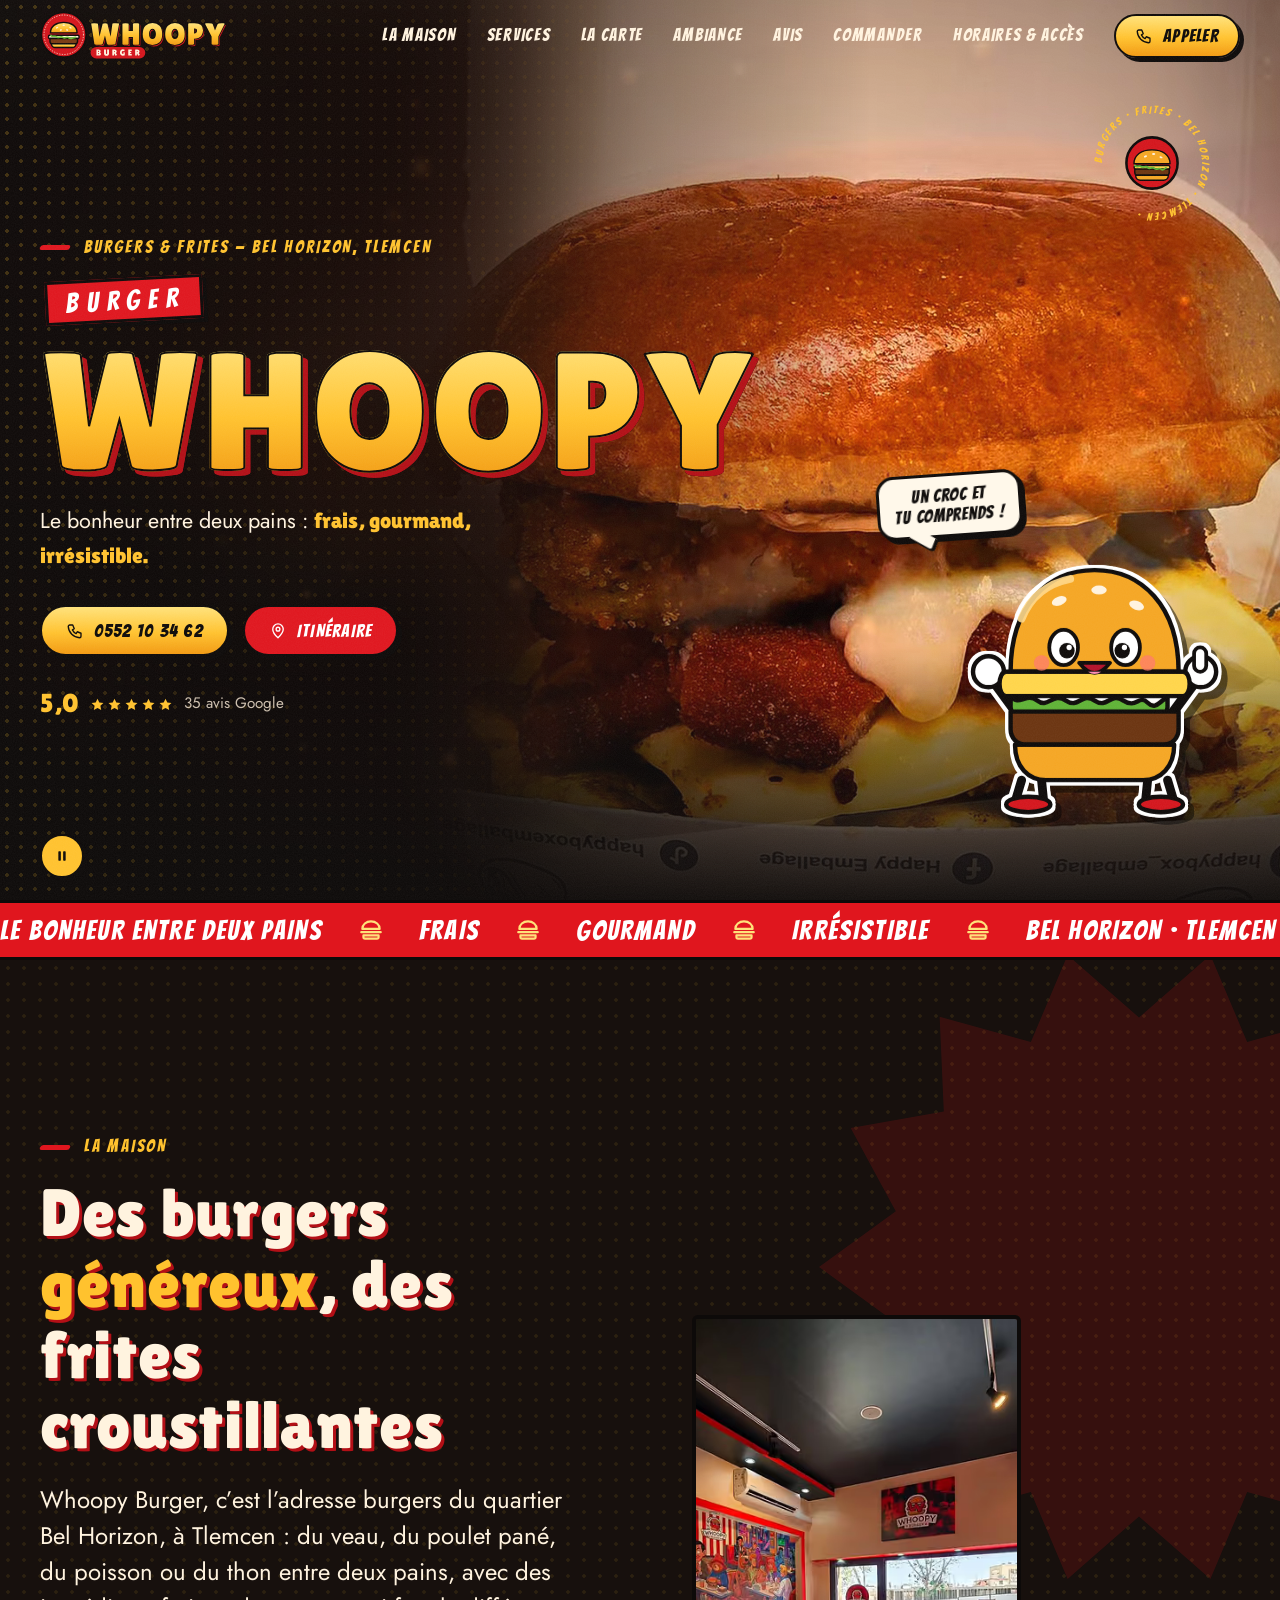
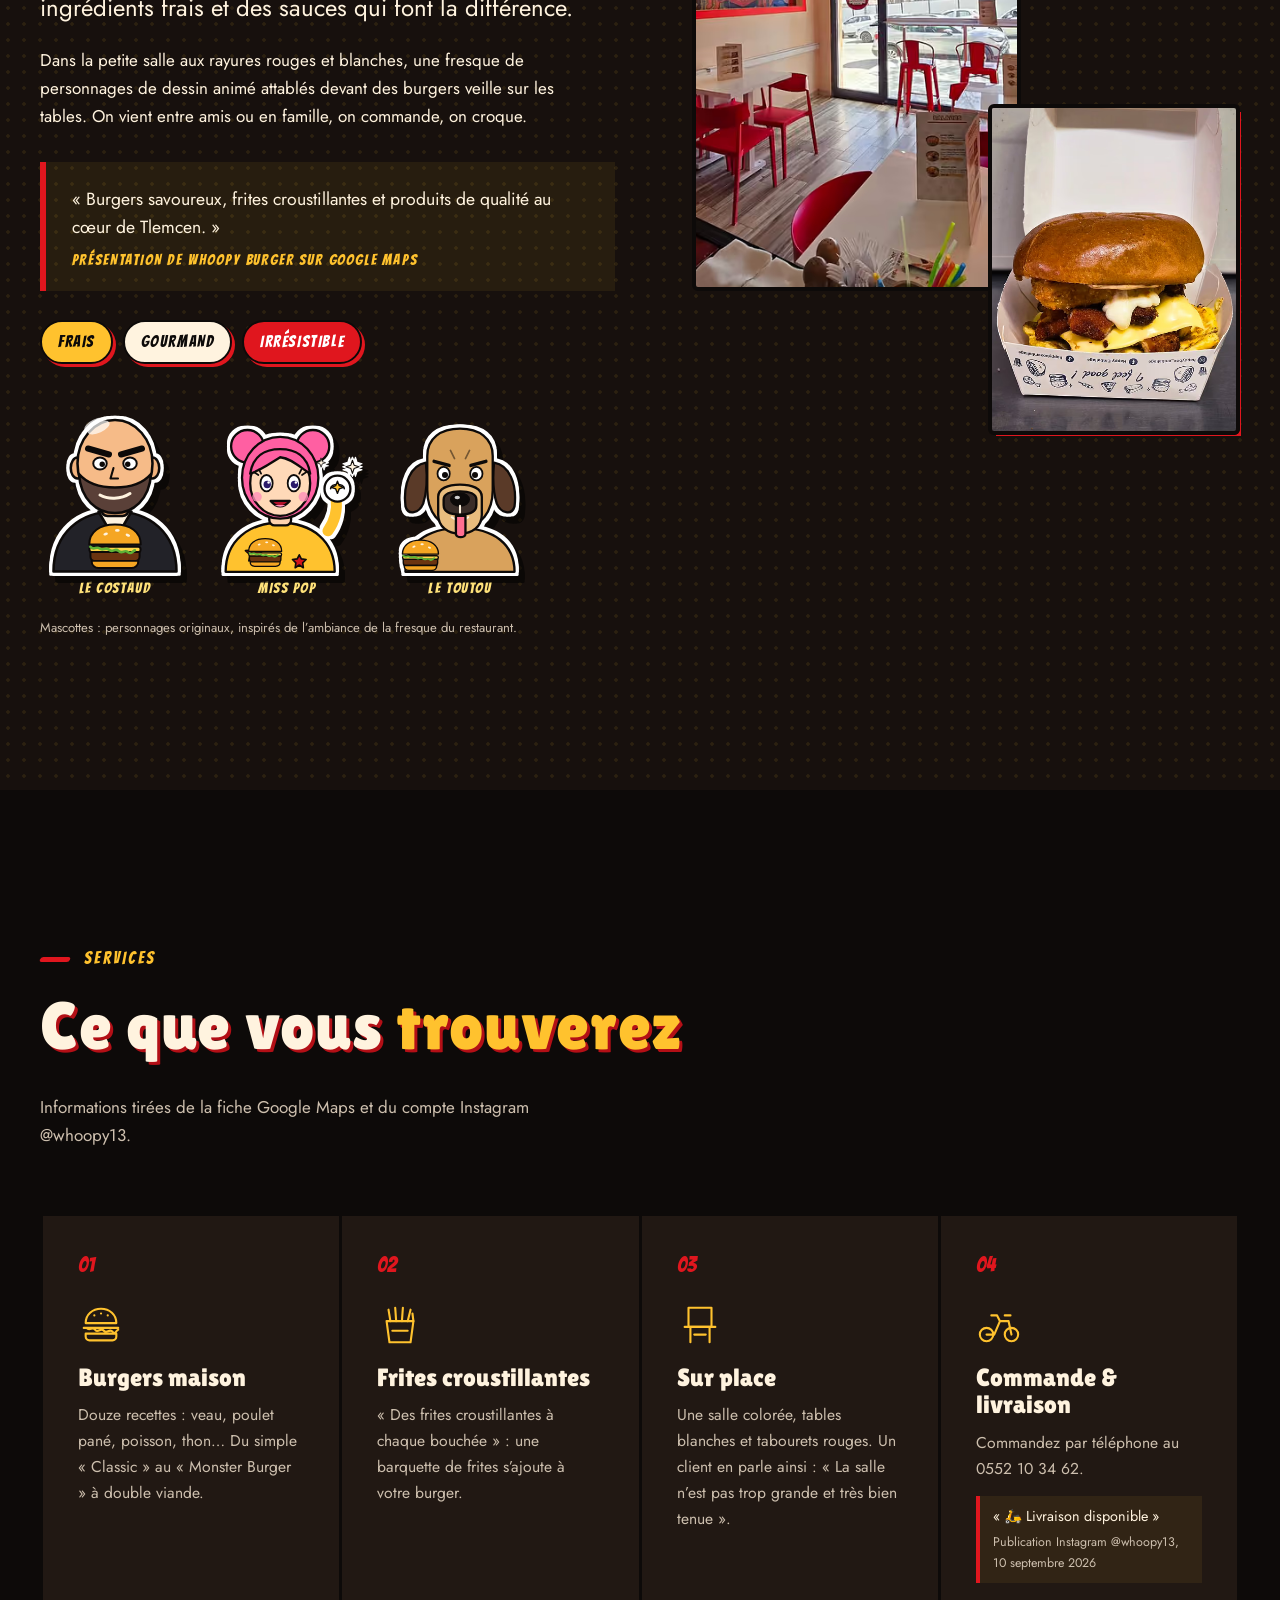
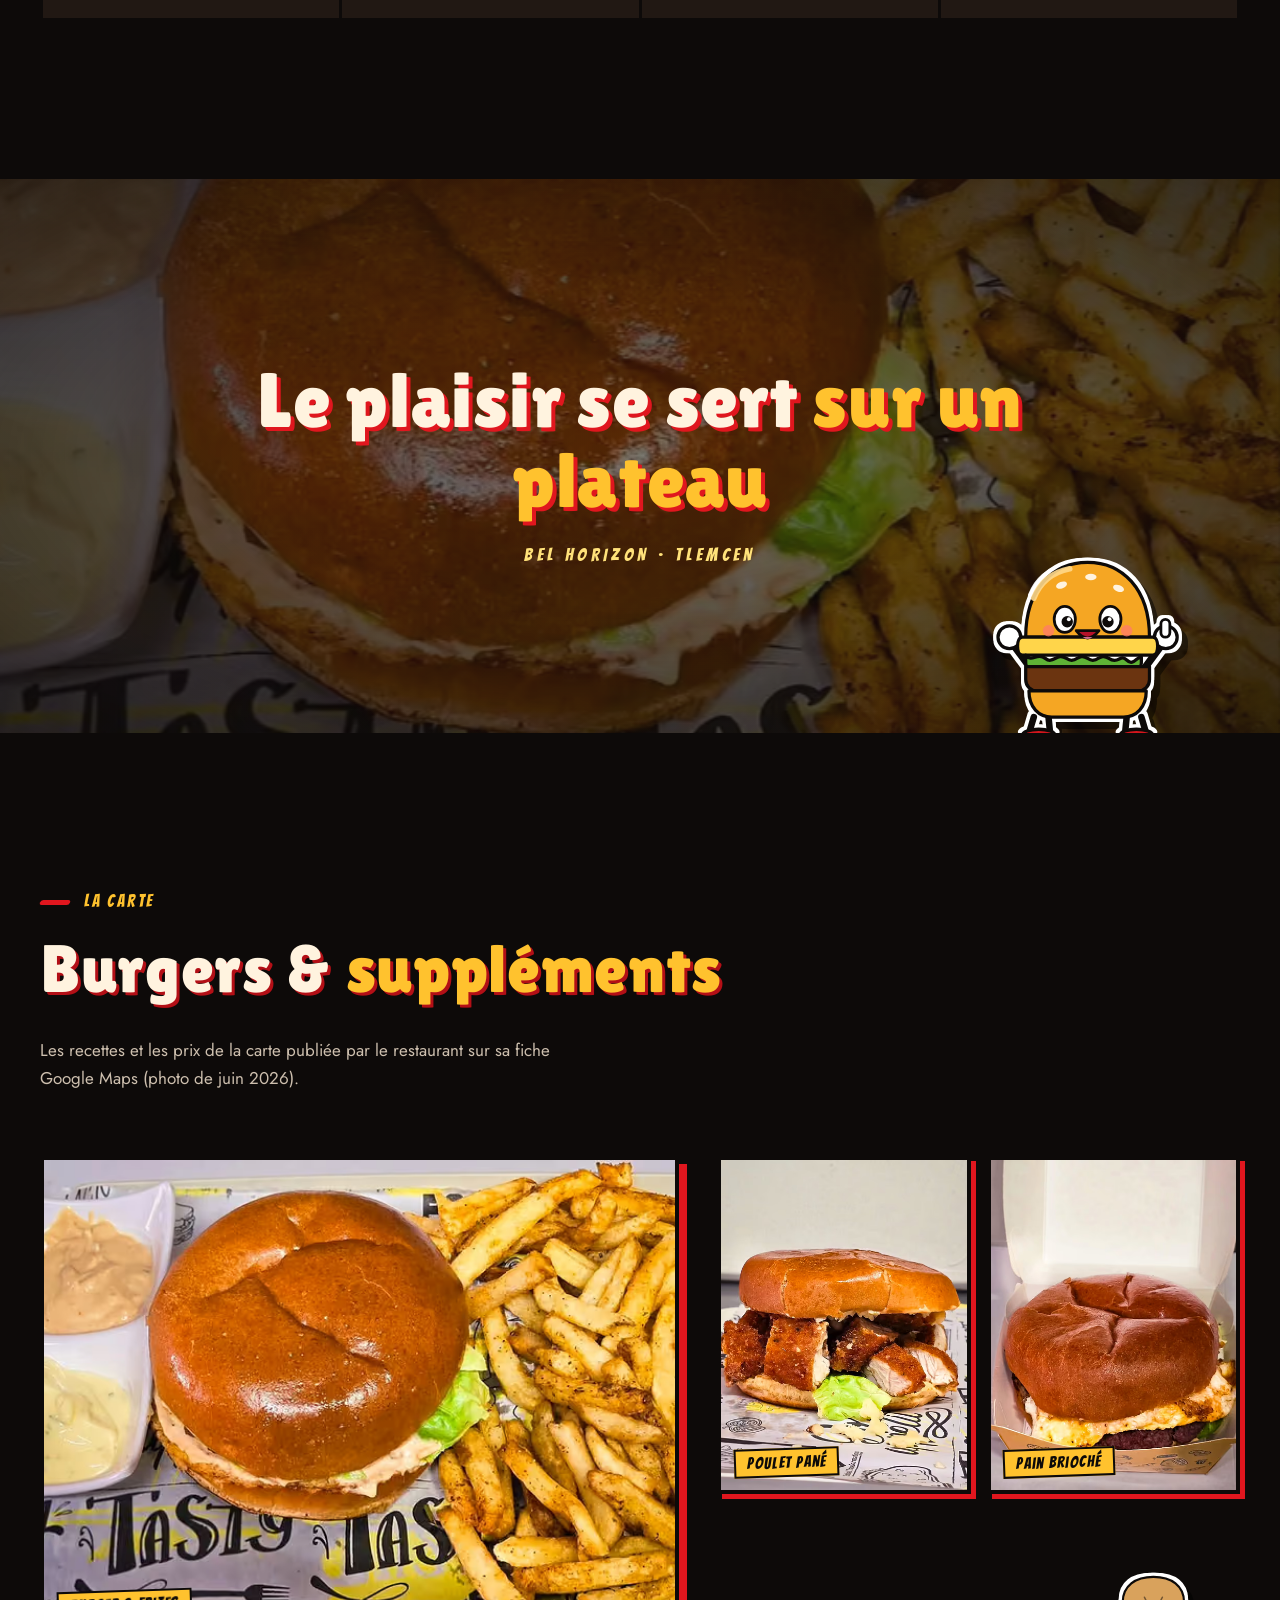
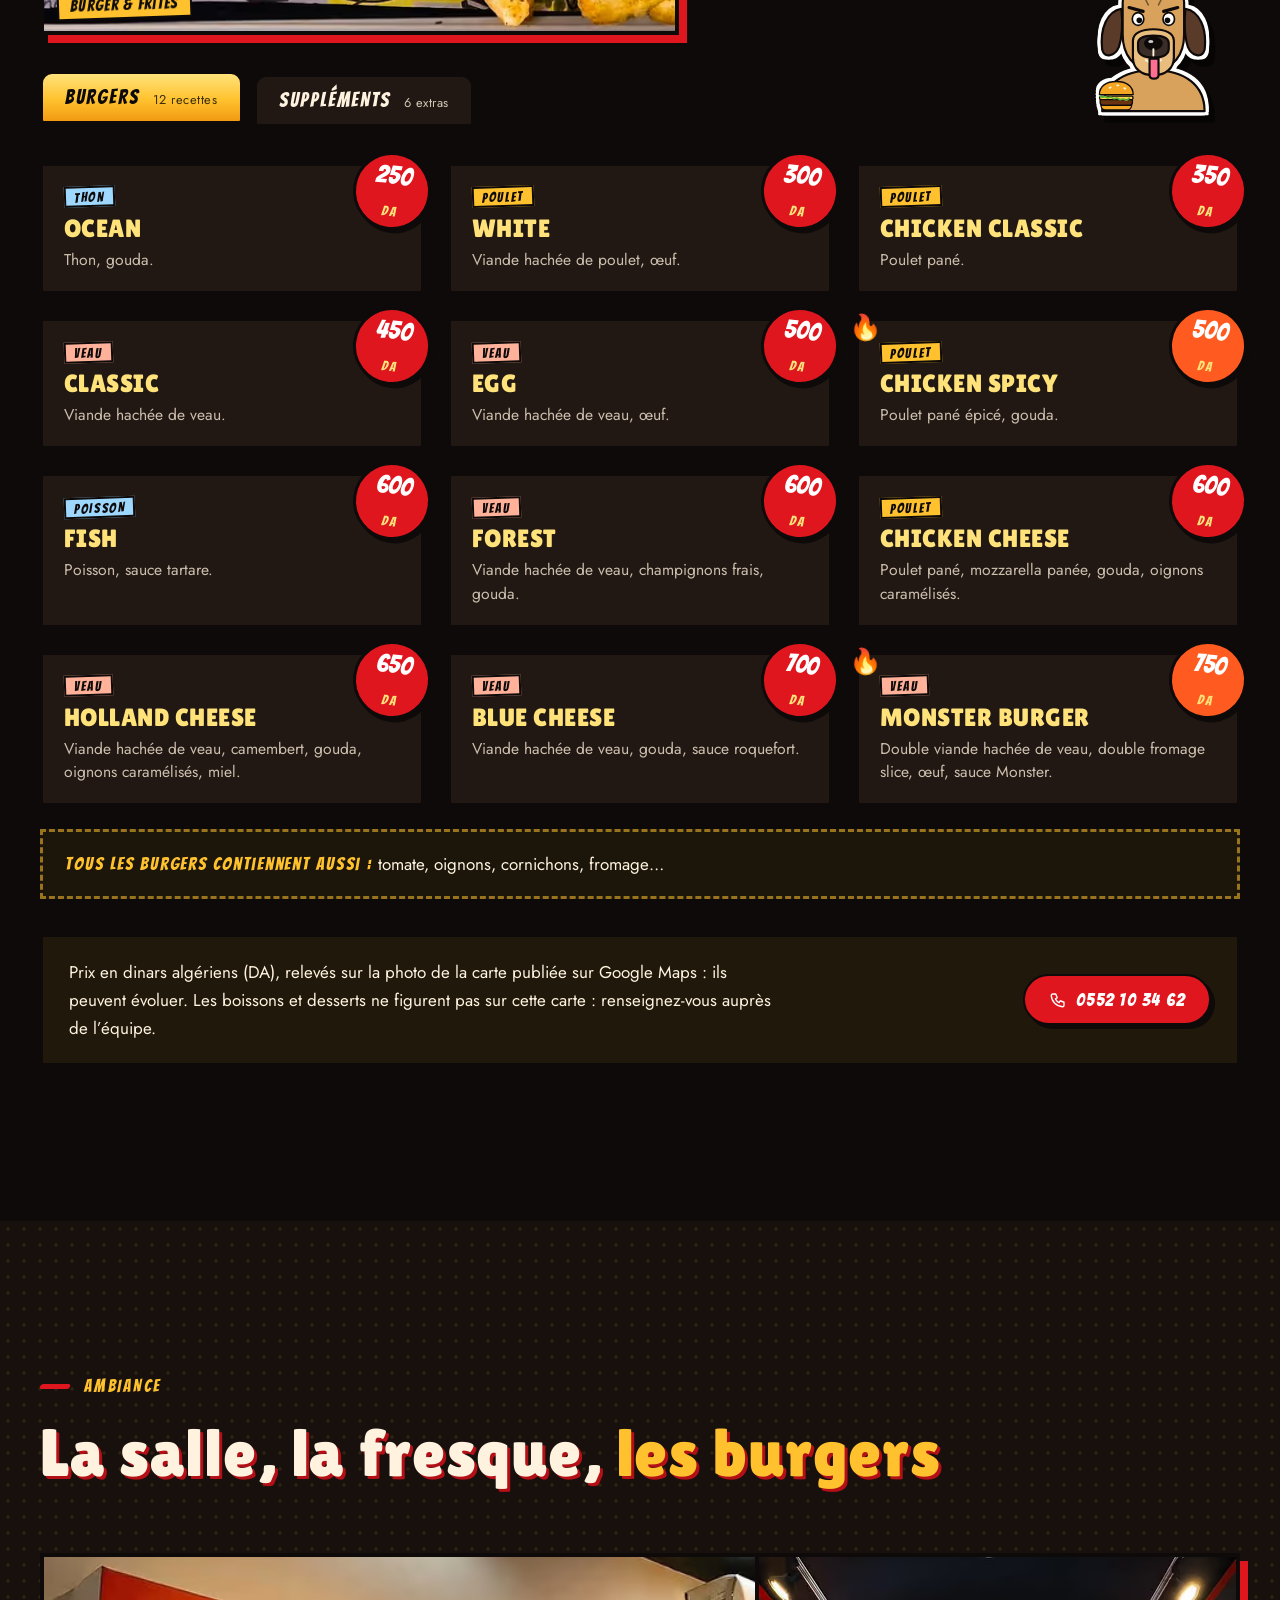
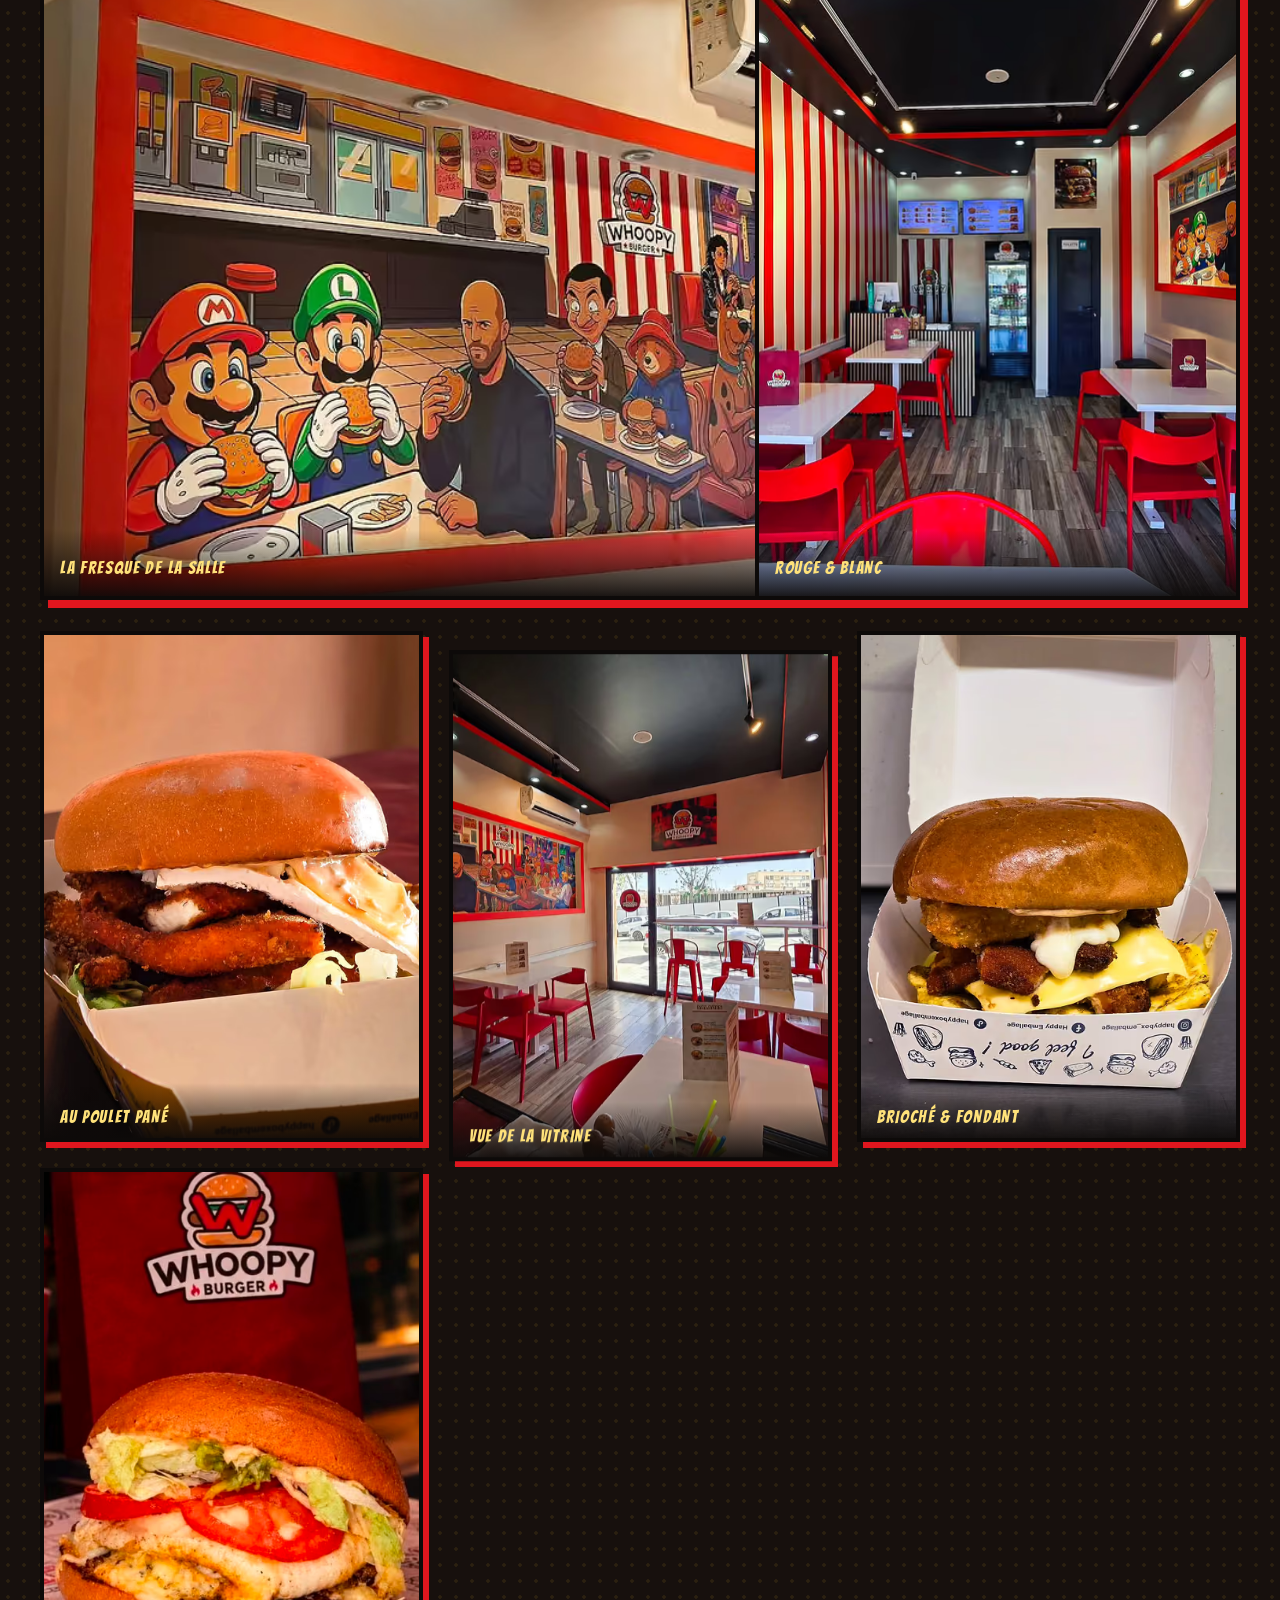
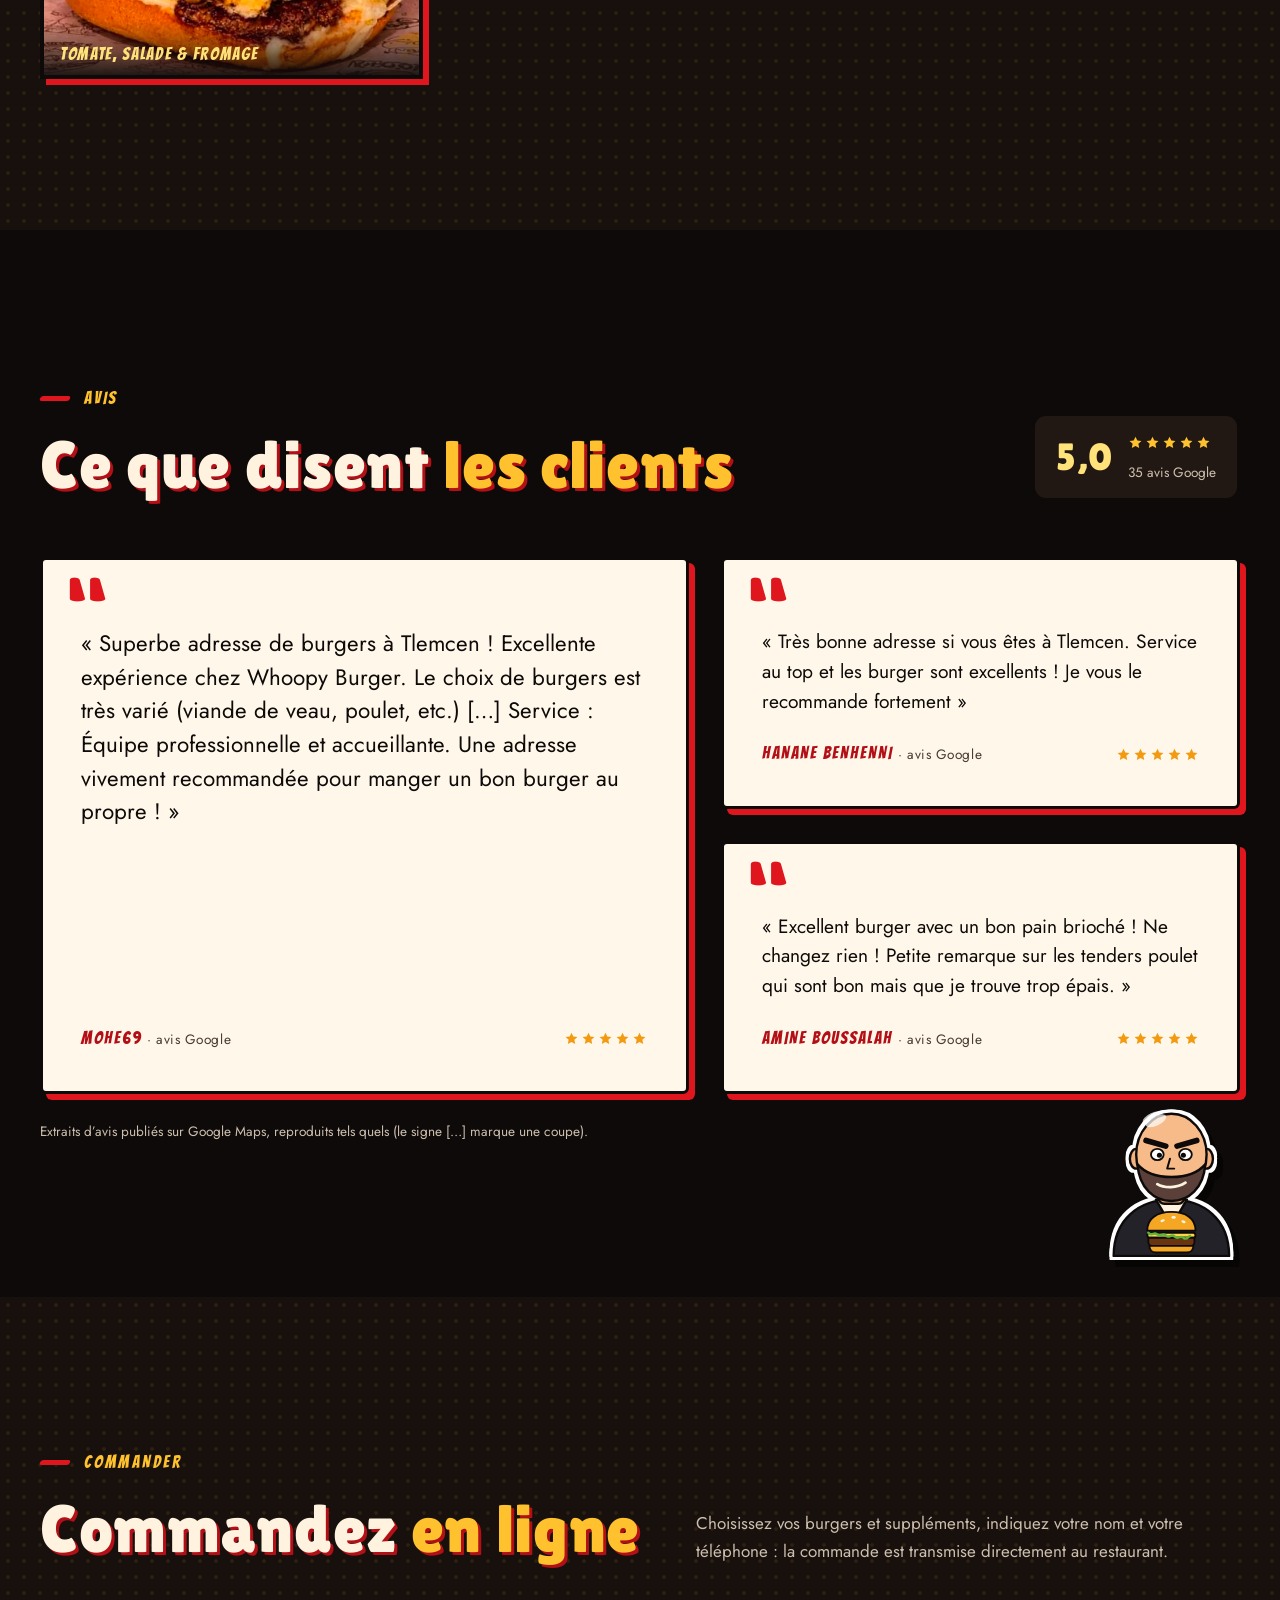
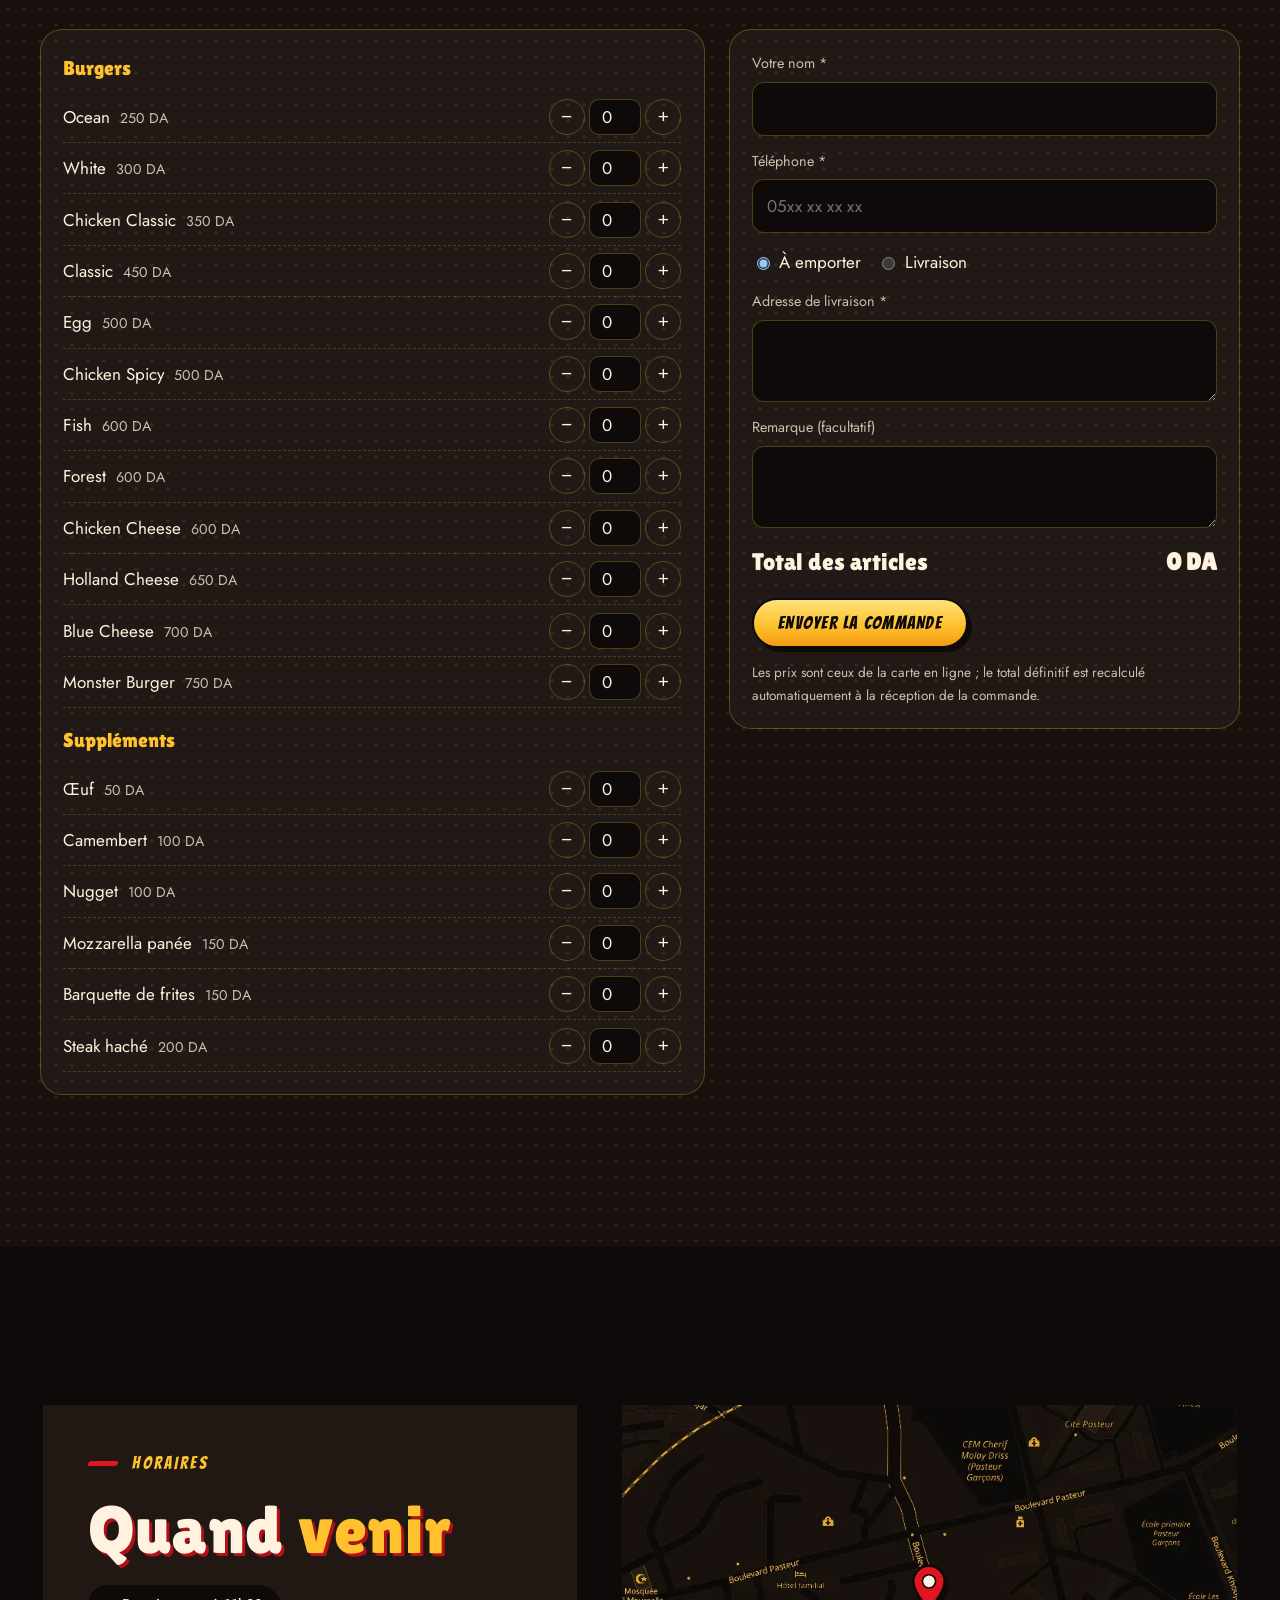
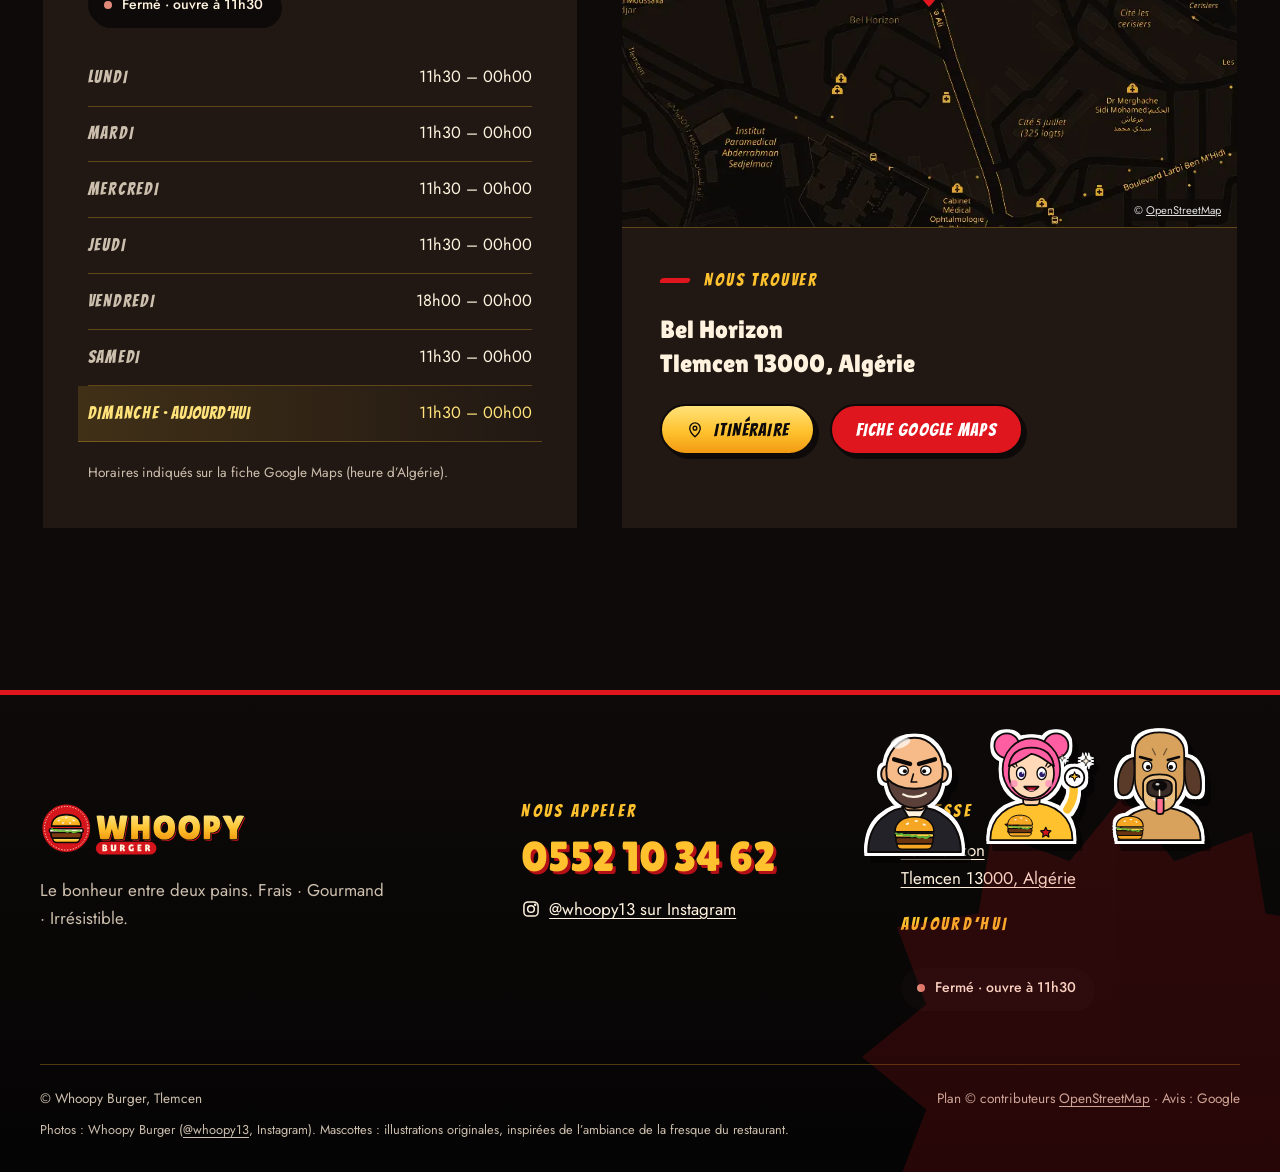
==== commit fbceca6c: "Galerie : ajout de la photo « burger signature » (webp + avif, 480/800)" ====
--- a/site/index.html
+++ b/site/index.html
@@ -144,6 +144,7 @@
    <figure data-par=".03"><picture data-slot="gal_3"><source type="image/avif" srcset="assets/img/box2-480.avif 480w, assets/img/box2-800.avif 800w, assets/img/box2-1080.avif 1080w" sizes="(max-width:820px) 46vw, 30vw"><source type="image/webp" srcset="assets/img/box2-480.webp 480w, assets/img/box2-800.webp 800w, assets/img/box2-1080.webp 1080w" sizes="(max-width:820px) 46vw, 30vw"><img src="assets/img/box2-800.webp" width="1080" height="1440" alt="Un burger au poulet pané, sauce blanche et salade dans une boîte ouverte" loading="lazy" decoding="async"></picture><figcaption>Au poulet pané</figcaption></figure>
    <figure data-par="-.04"><picture data-slot="gal_4"><source type="image/avif" srcset="assets/img/salle2-480.avif 480w, assets/img/salle2-800.avif 800w, assets/img/salle2-1080.avif 1080w" sizes="(max-width:820px) 46vw, 30vw"><source type="image/webp" srcset="assets/img/salle2-480.webp 480w, assets/img/salle2-800.webp 800w, assets/img/salle2-1080.webp 1080w" sizes="(max-width:820px) 46vw, 30vw"><img src="assets/img/salle2-800.webp" width="1080" height="1440" alt="Vue de la salle depuis la vitrine : tables, chaises rouges et fresque au fond" loading="lazy" decoding="async"></picture><figcaption>Vue de la vitrine</figcaption></figure>
    <figure data-par=".03"><picture data-slot="gal_5"><source type="image/avif" srcset="assets/img/box-480.avif 480w, assets/img/box-800.avif 800w, assets/img/box-1080.avif 1080w" sizes="(max-width:820px) 52vw, 28vw"><source type="image/webp" srcset="assets/img/box-480.webp 480w, assets/img/box-800.webp 800w, assets/img/box-1080.webp 1080w" sizes="(max-width:820px) 52vw, 28vw"><img src="assets/img/box-800.webp" width="1080" height="1440" alt="Un burger brioché garni de poulet pané croustillant, de fromage fondu et de sauce, dans sa boîte en carton" loading="lazy" decoding="async"></picture><figcaption>Brioché &amp; fondant</figcaption></figure>
+   <figure data-par="-.04"><picture data-slot="gal_6"><source type="image/avif" srcset="assets/img/burger-signature-480.avif 480w, assets/img/burger-signature-800.avif 800w" sizes="(max-width:820px) 46vw, 30vw"><source type="image/webp" srcset="assets/img/burger-signature-480.webp 480w, assets/img/burger-signature-800.webp 800w" sizes="(max-width:820px) 46vw, 30vw"><img src="assets/img/burger-signature-800.webp" width="800" height="1067" alt="Un burger au pain brioché garni de salade, de tranches de tomate, de fromage fondu et d’un steak haché, posé sur un papier imprimé devant un sac rouge Whoopy Burger" loading="lazy" decoding="async"></picture><figcaption>Tomate, salade &amp; fromage</figcaption></figure>
   </div>
  </div>
 </section>
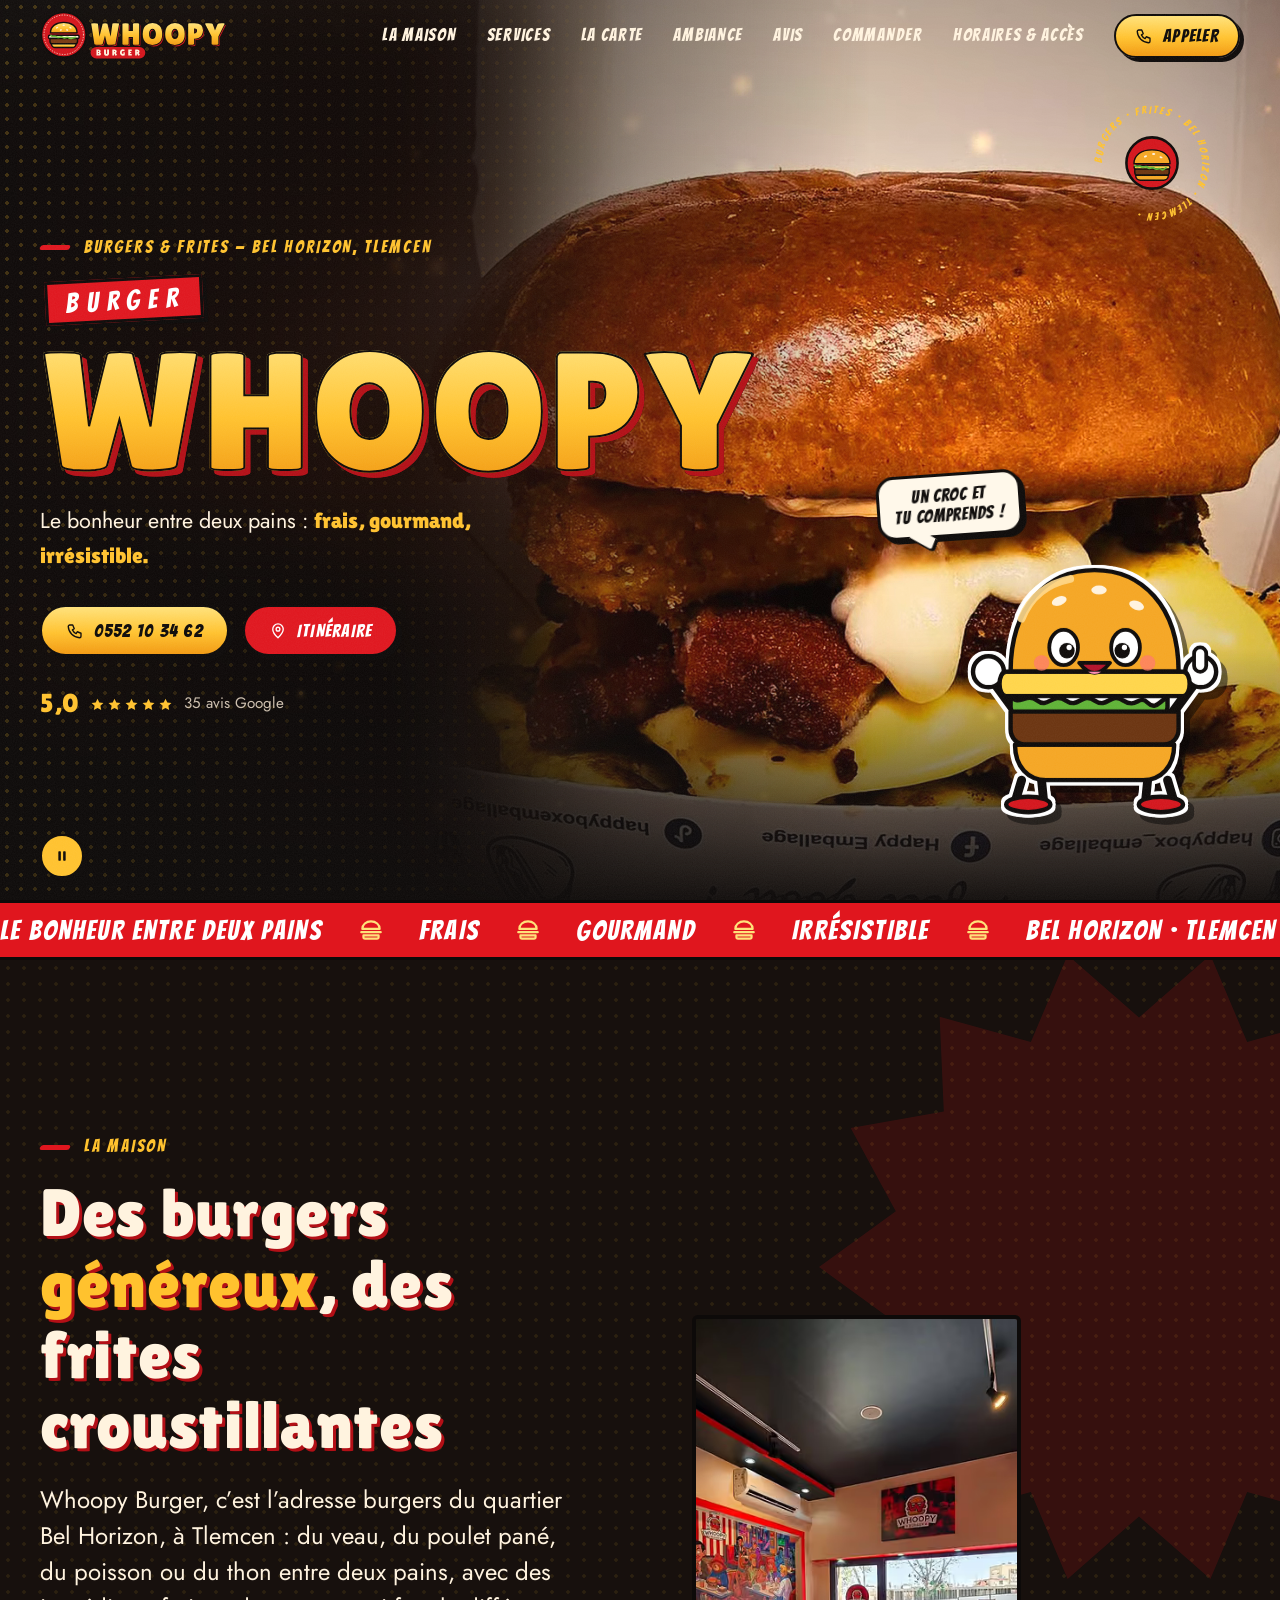
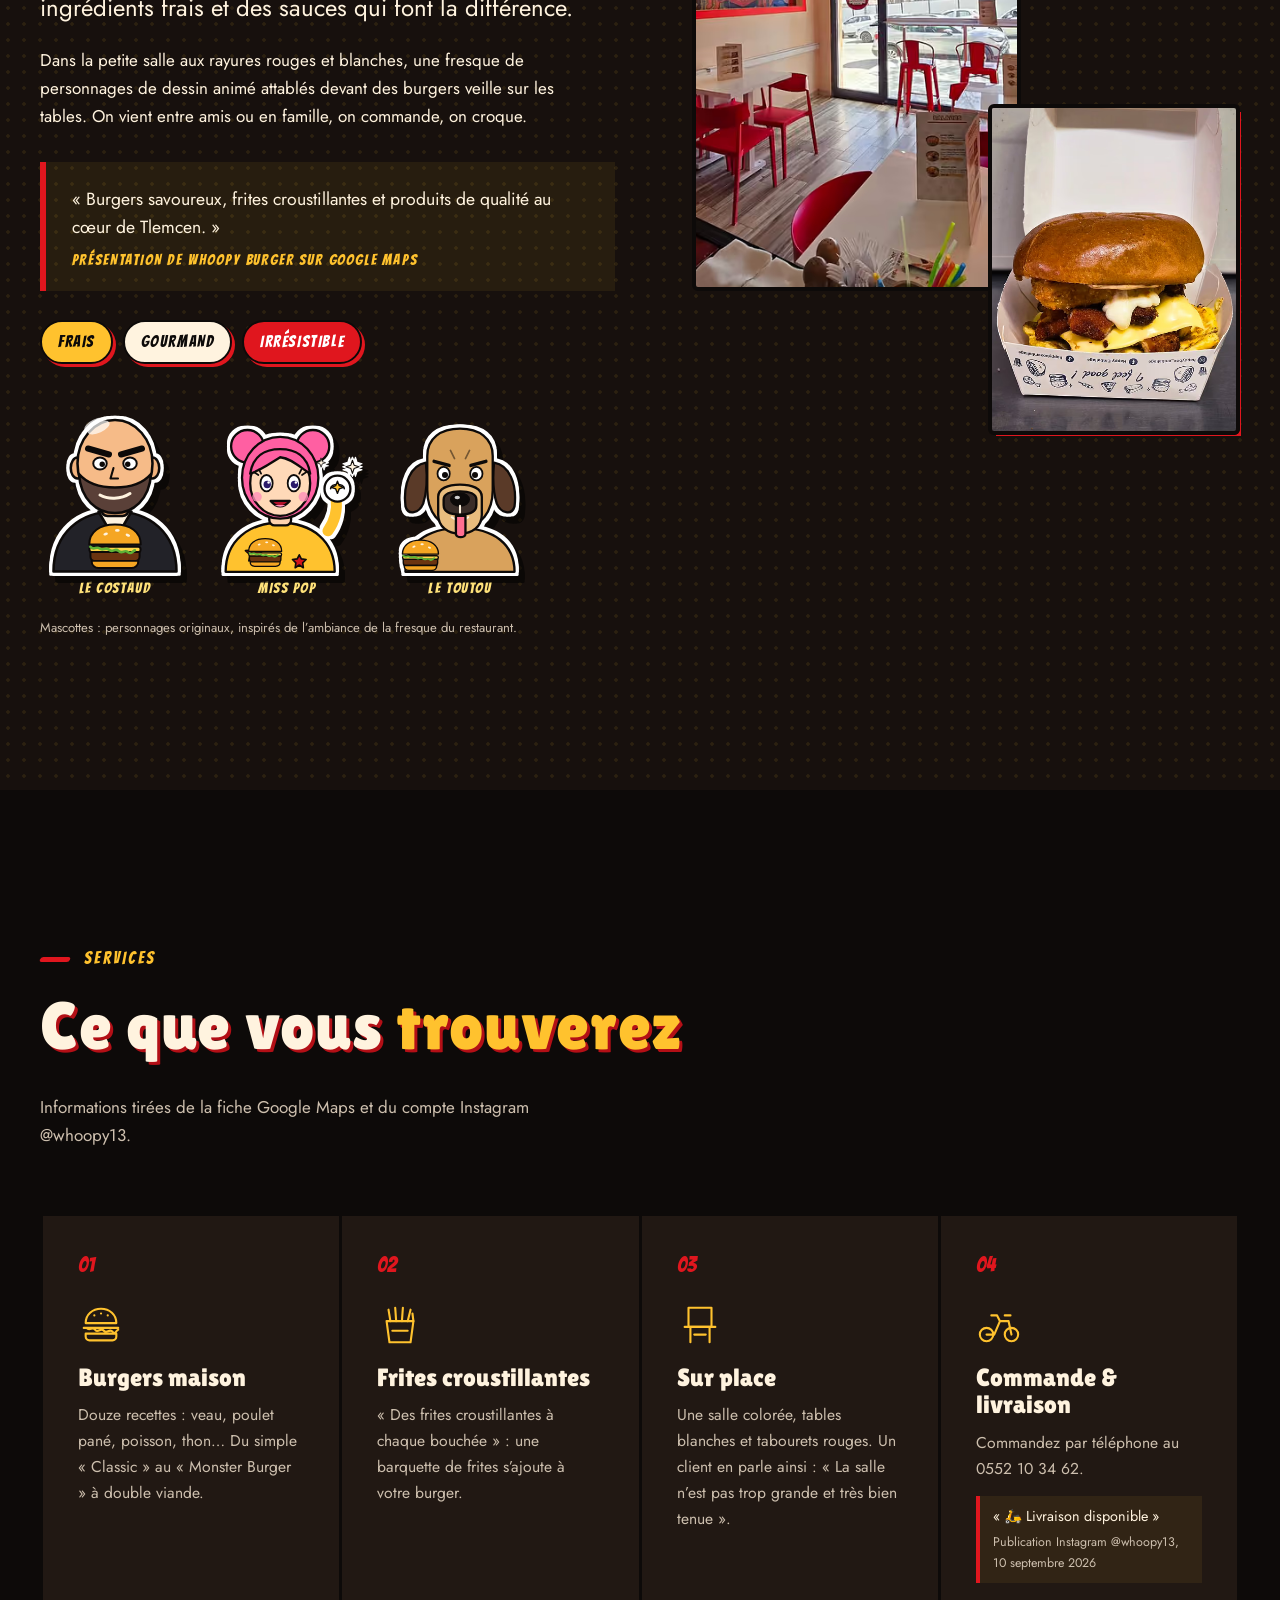
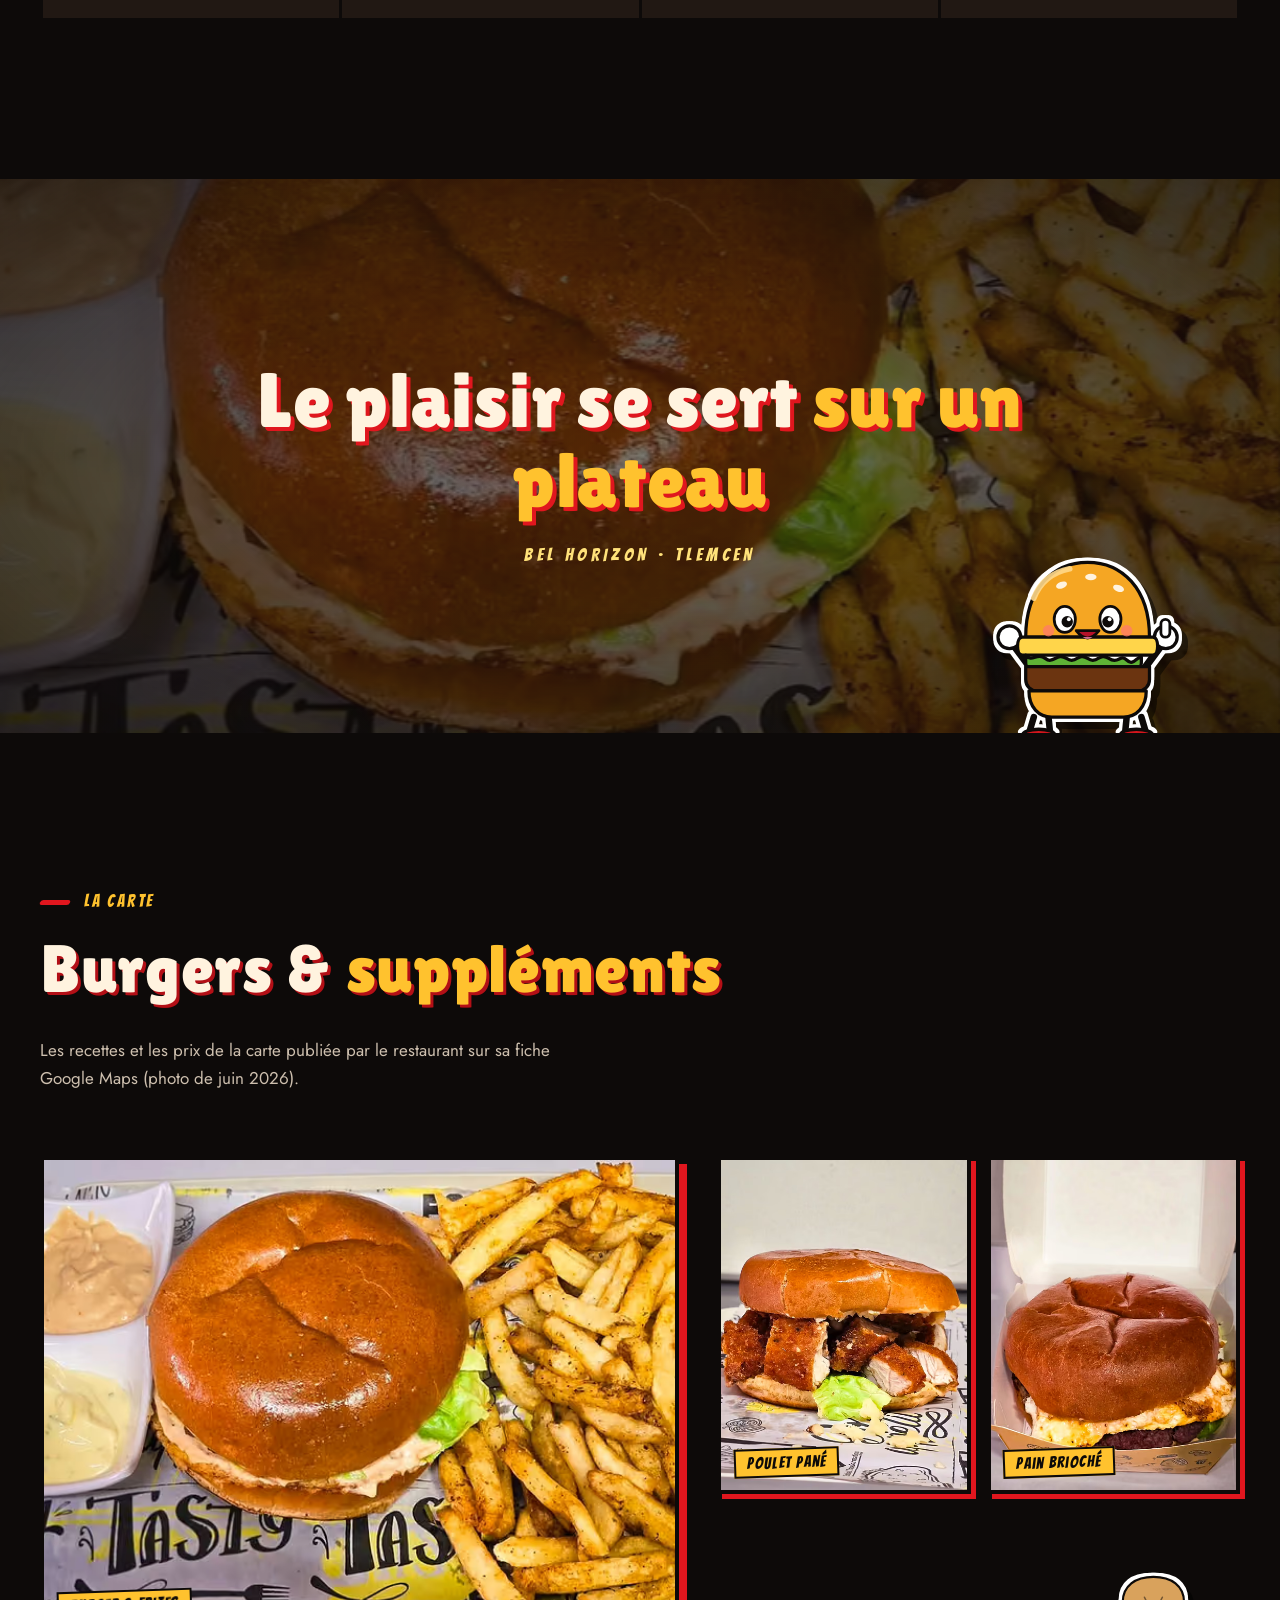
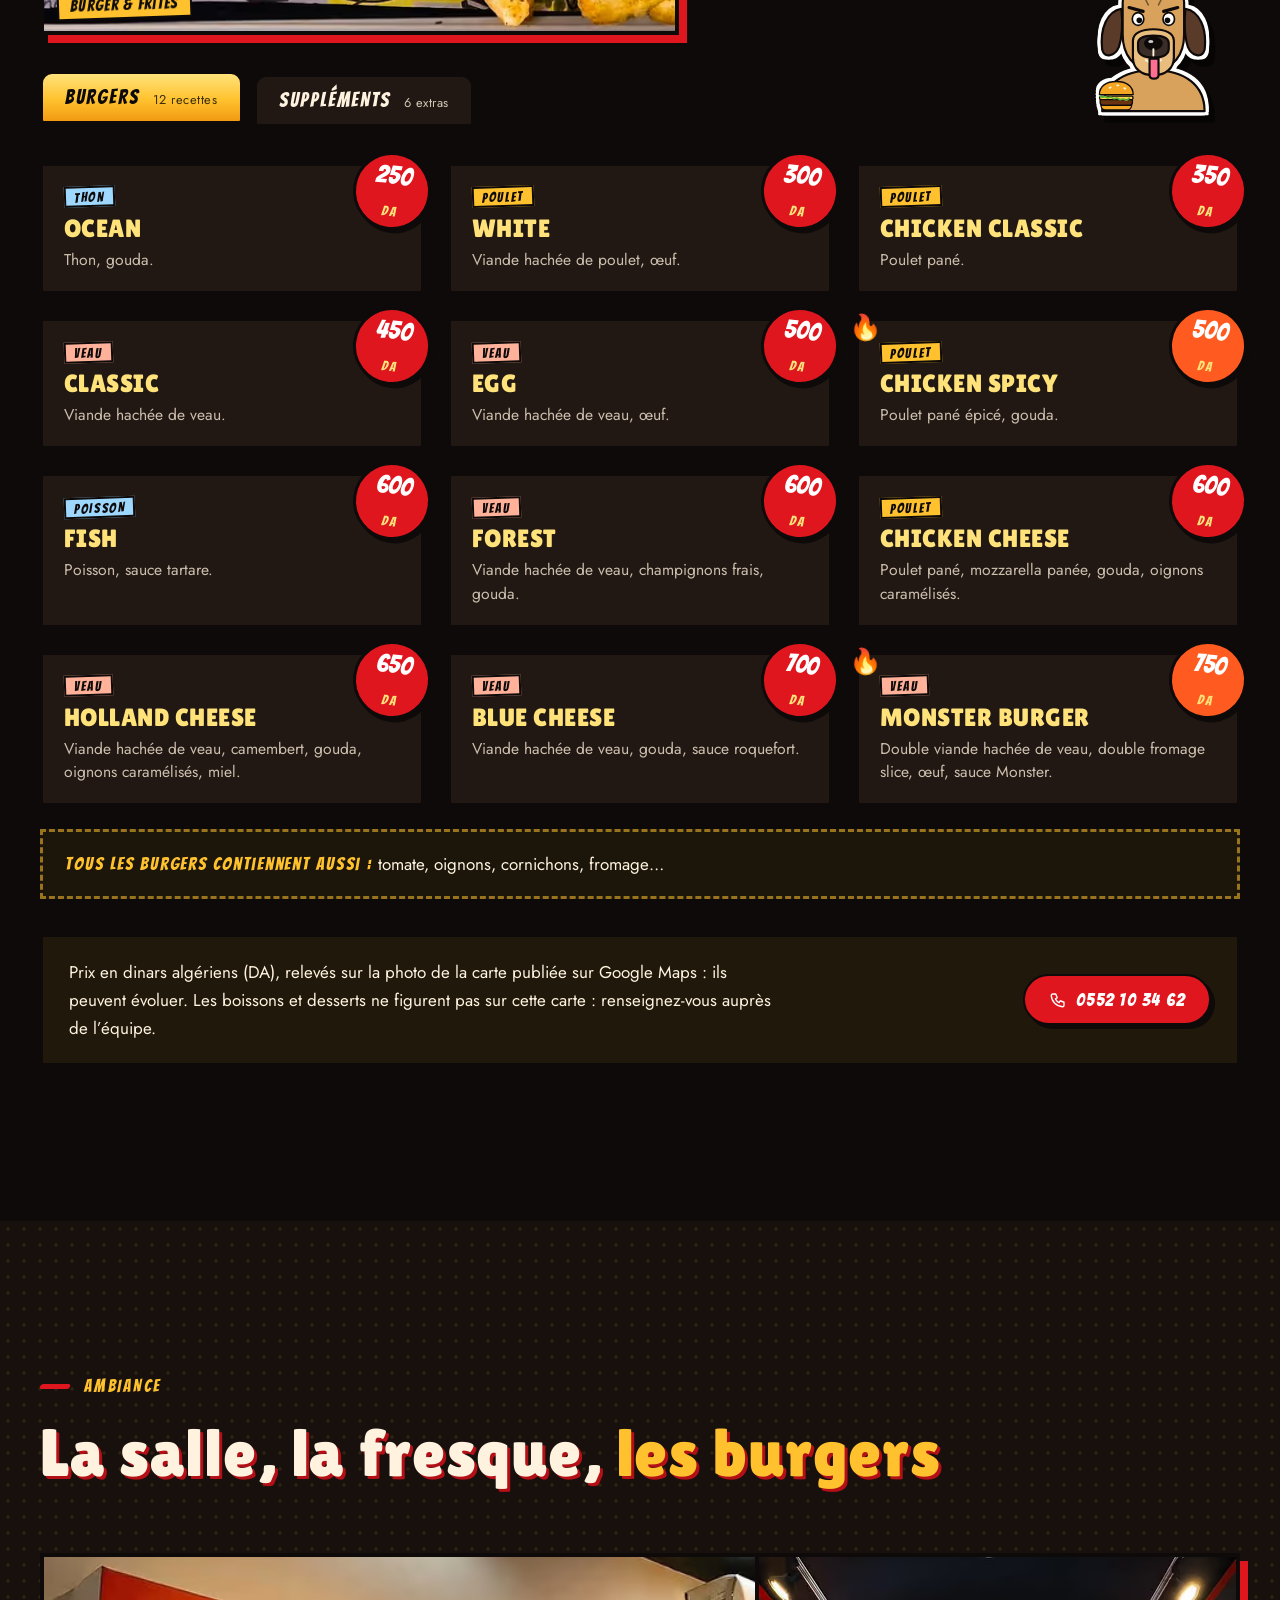
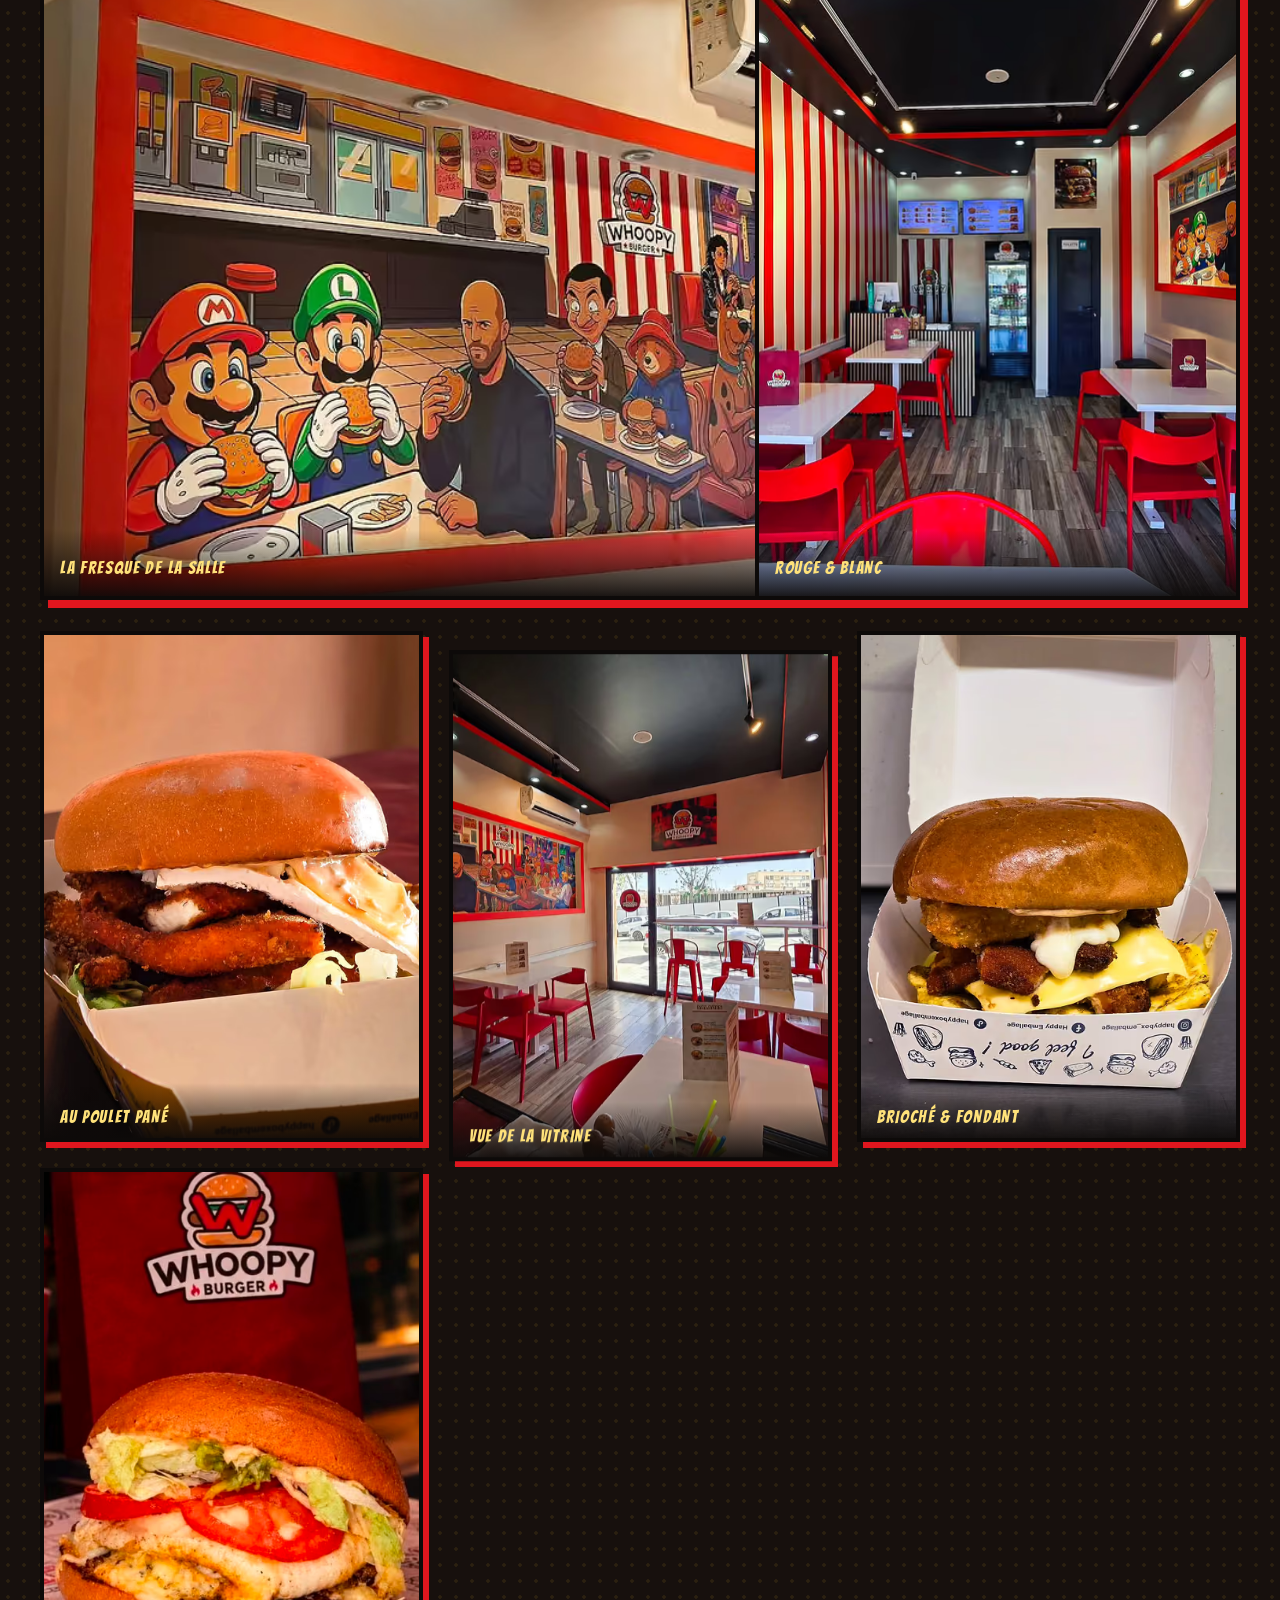
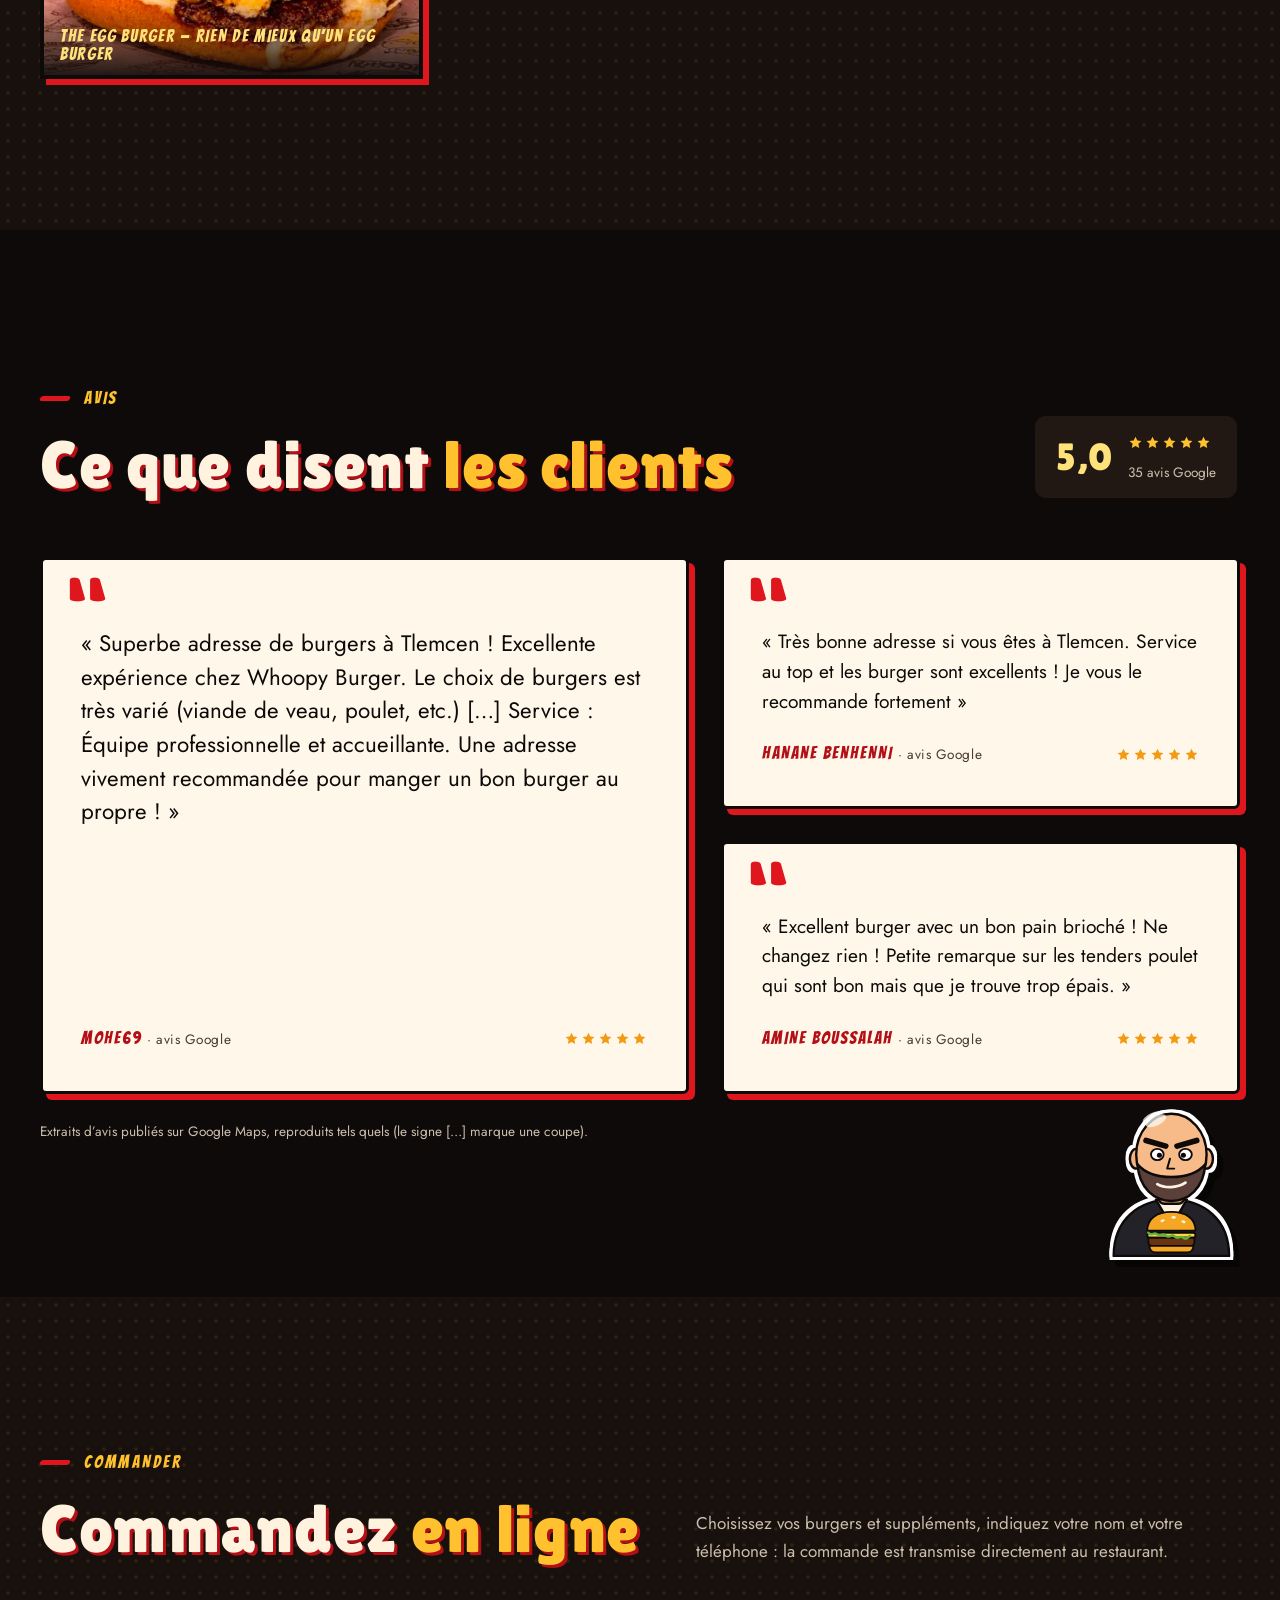
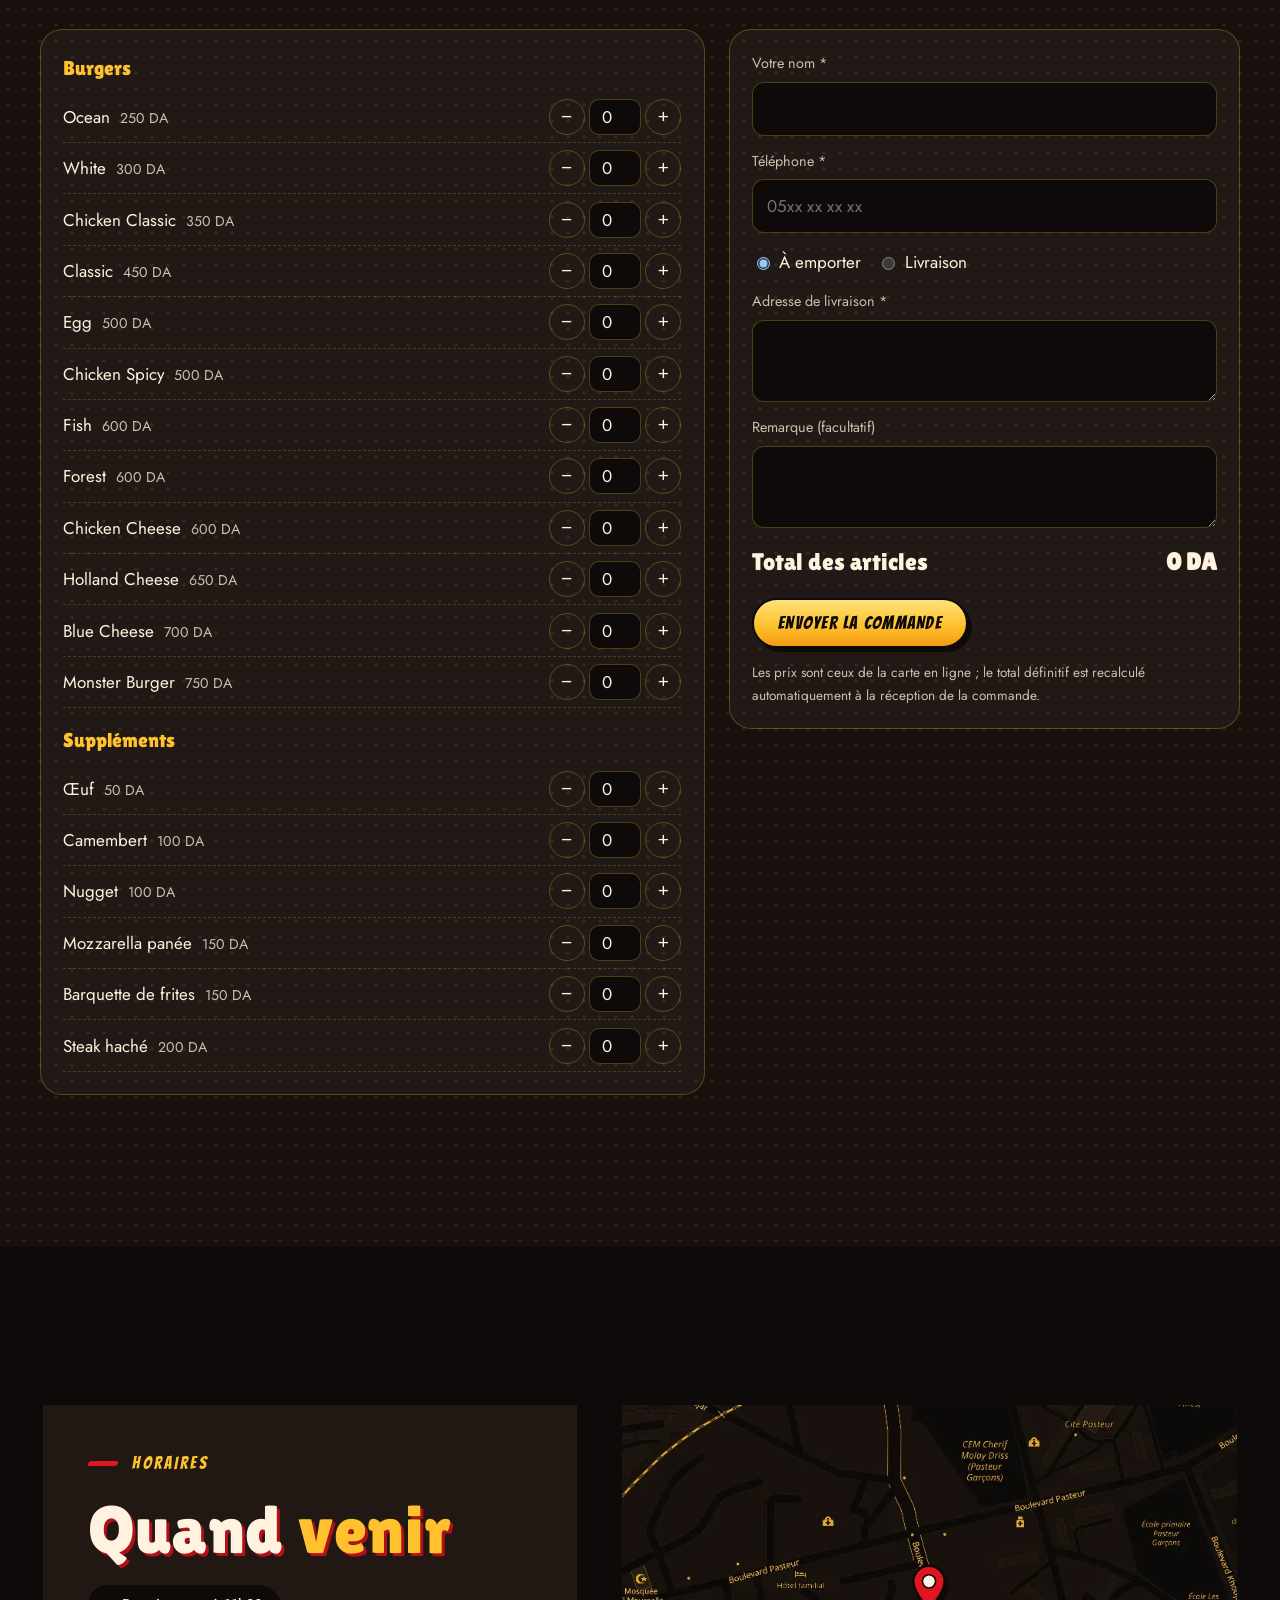
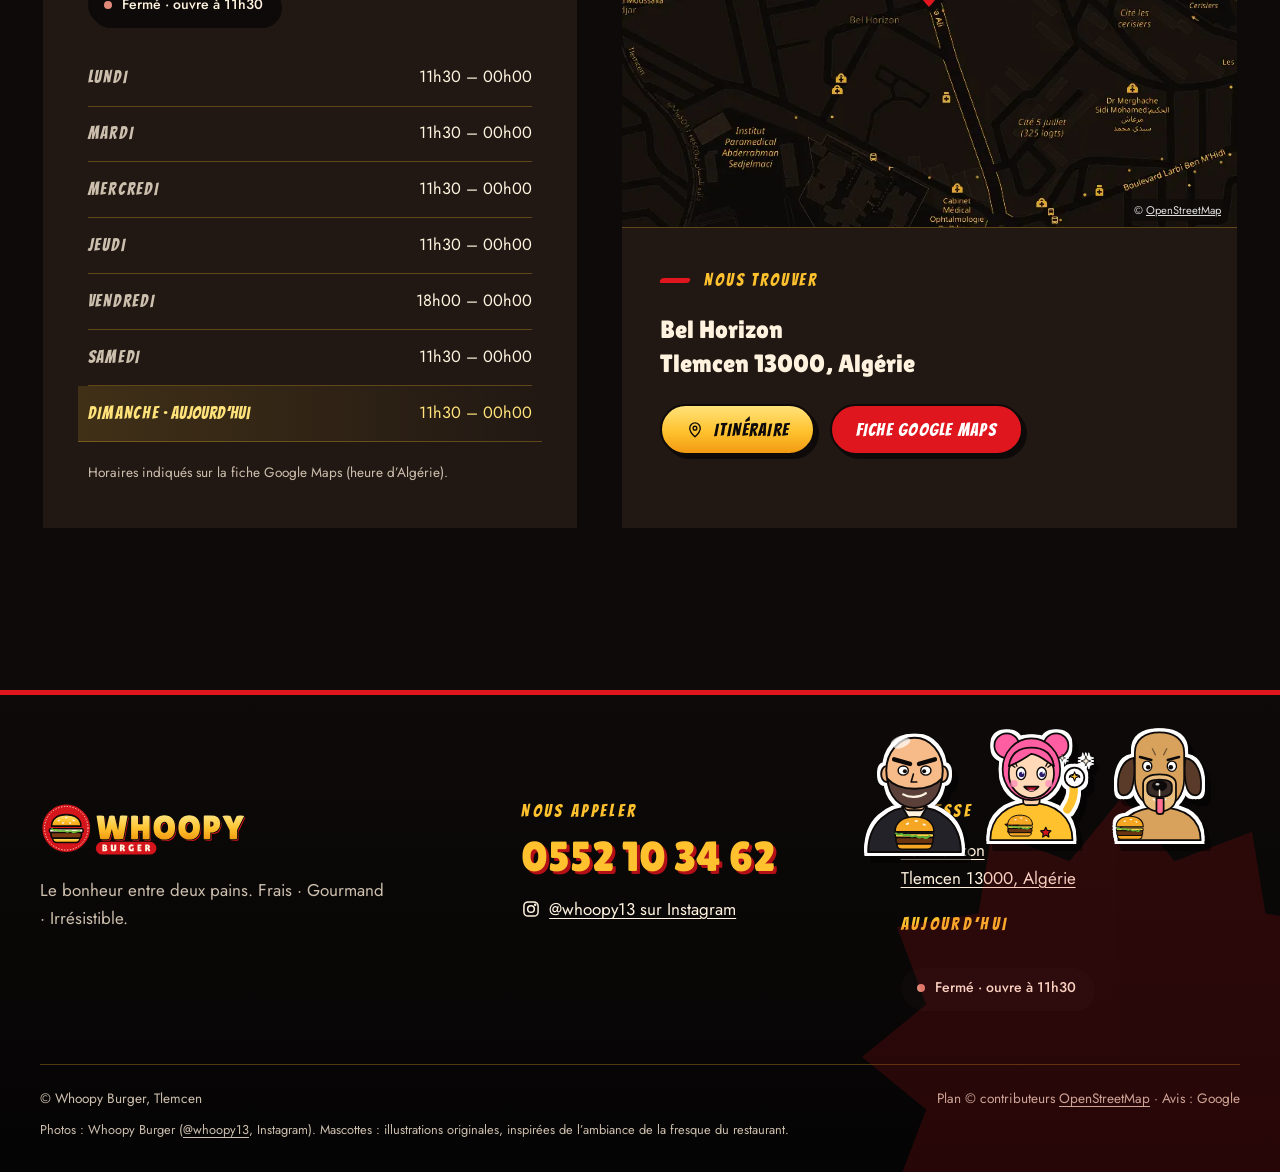
==== commit 42fc036b: "Galerie : légende « THE EGG BURGER » pour la photo burger signature" ====
--- a/site/index.html
+++ b/site/index.html
@@ -144,7 +144,7 @@
    <figure data-par=".03"><picture data-slot="gal_3"><source type="image/avif" srcset="assets/img/box2-480.avif 480w, assets/img/box2-800.avif 800w, assets/img/box2-1080.avif 1080w" sizes="(max-width:820px) 46vw, 30vw"><source type="image/webp" srcset="assets/img/box2-480.webp 480w, assets/img/box2-800.webp 800w, assets/img/box2-1080.webp 1080w" sizes="(max-width:820px) 46vw, 30vw"><img src="assets/img/box2-800.webp" width="1080" height="1440" alt="Un burger au poulet pané, sauce blanche et salade dans une boîte ouverte" loading="lazy" decoding="async"></picture><figcaption>Au poulet pané</figcaption></figure>
    <figure data-par="-.04"><picture data-slot="gal_4"><source type="image/avif" srcset="assets/img/salle2-480.avif 480w, assets/img/salle2-800.avif 800w, assets/img/salle2-1080.avif 1080w" sizes="(max-width:820px) 46vw, 30vw"><source type="image/webp" srcset="assets/img/salle2-480.webp 480w, assets/img/salle2-800.webp 800w, assets/img/salle2-1080.webp 1080w" sizes="(max-width:820px) 46vw, 30vw"><img src="assets/img/salle2-800.webp" width="1080" height="1440" alt="Vue de la salle depuis la vitrine : tables, chaises rouges et fresque au fond" loading="lazy" decoding="async"></picture><figcaption>Vue de la vitrine</figcaption></figure>
    <figure data-par=".03"><picture data-slot="gal_5"><source type="image/avif" srcset="assets/img/box-480.avif 480w, assets/img/box-800.avif 800w, assets/img/box-1080.avif 1080w" sizes="(max-width:820px) 52vw, 28vw"><source type="image/webp" srcset="assets/img/box-480.webp 480w, assets/img/box-800.webp 800w, assets/img/box-1080.webp 1080w" sizes="(max-width:820px) 52vw, 28vw"><img src="assets/img/box-800.webp" width="1080" height="1440" alt="Un burger brioché garni de poulet pané croustillant, de fromage fondu et de sauce, dans sa boîte en carton" loading="lazy" decoding="async"></picture><figcaption>Brioché &amp; fondant</figcaption></figure>
-   <figure data-par="-.04"><picture data-slot="gal_6"><source type="image/avif" srcset="assets/img/burger-signature-480.avif 480w, assets/img/burger-signature-800.avif 800w" sizes="(max-width:820px) 46vw, 30vw"><source type="image/webp" srcset="assets/img/burger-signature-480.webp 480w, assets/img/burger-signature-800.webp 800w" sizes="(max-width:820px) 46vw, 30vw"><img src="assets/img/burger-signature-800.webp" width="800" height="1067" alt="Un burger au pain brioché garni de salade, de tranches de tomate, de fromage fondu et d’un steak haché, posé sur un papier imprimé devant un sac rouge Whoopy Burger" loading="lazy" decoding="async"></picture><figcaption>Tomate, salade &amp; fromage</figcaption></figure>
+   <figure data-par="-.04"><picture data-slot="gal_6"><source type="image/avif" srcset="assets/img/burger-signature-480.avif 480w, assets/img/burger-signature-800.avif 800w" sizes="(max-width:820px) 46vw, 30vw"><source type="image/webp" srcset="assets/img/burger-signature-480.webp 480w, assets/img/burger-signature-800.webp 800w" sizes="(max-width:820px) 46vw, 30vw"><img src="assets/img/burger-signature-800.webp" width="800" height="1067" alt="Un burger au pain brioché garni de salade, de tranches de tomate, de fromage fondu et d’un steak haché, posé sur un papier imprimé devant un sac rouge Whoopy Burger" loading="lazy" decoding="async"></picture><figcaption>THE EGG BURGER — Rien de mieux qu’un egg burger</figcaption></figure>
   </div>
  </div>
 </section>
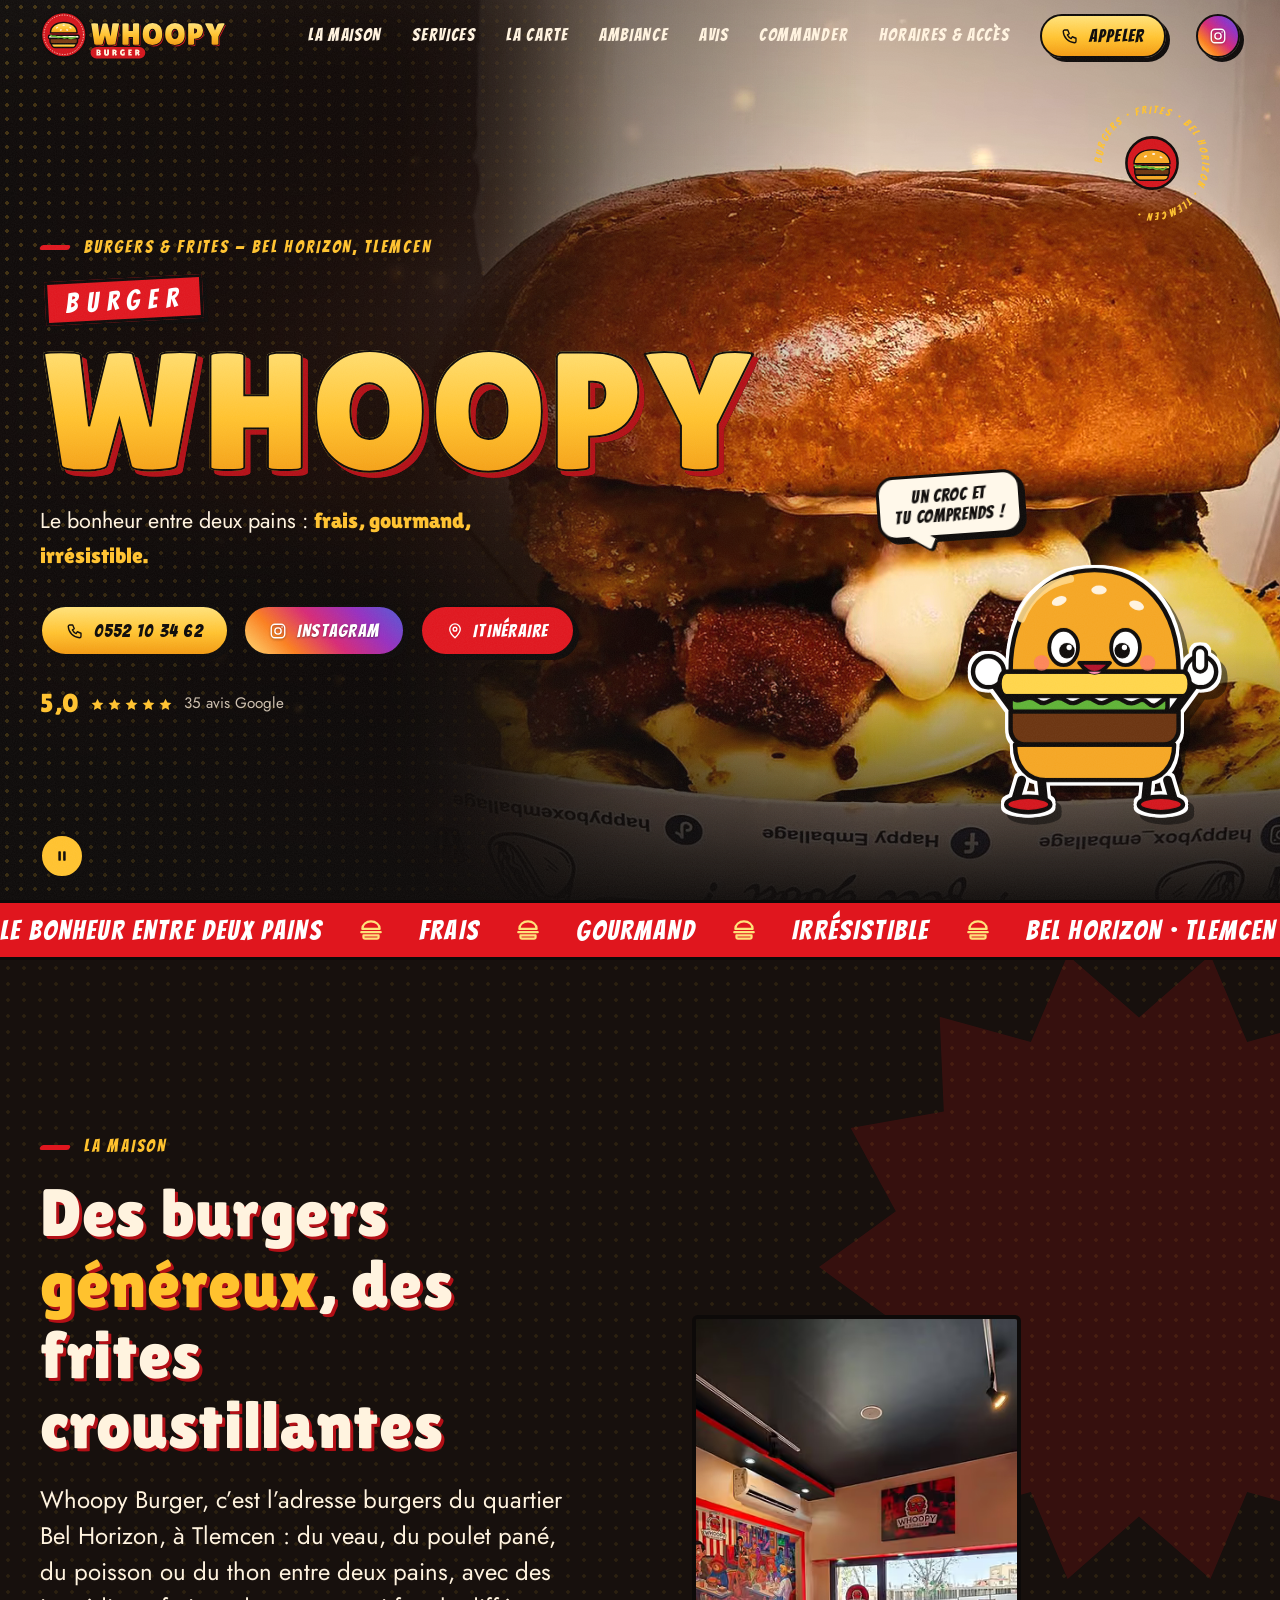
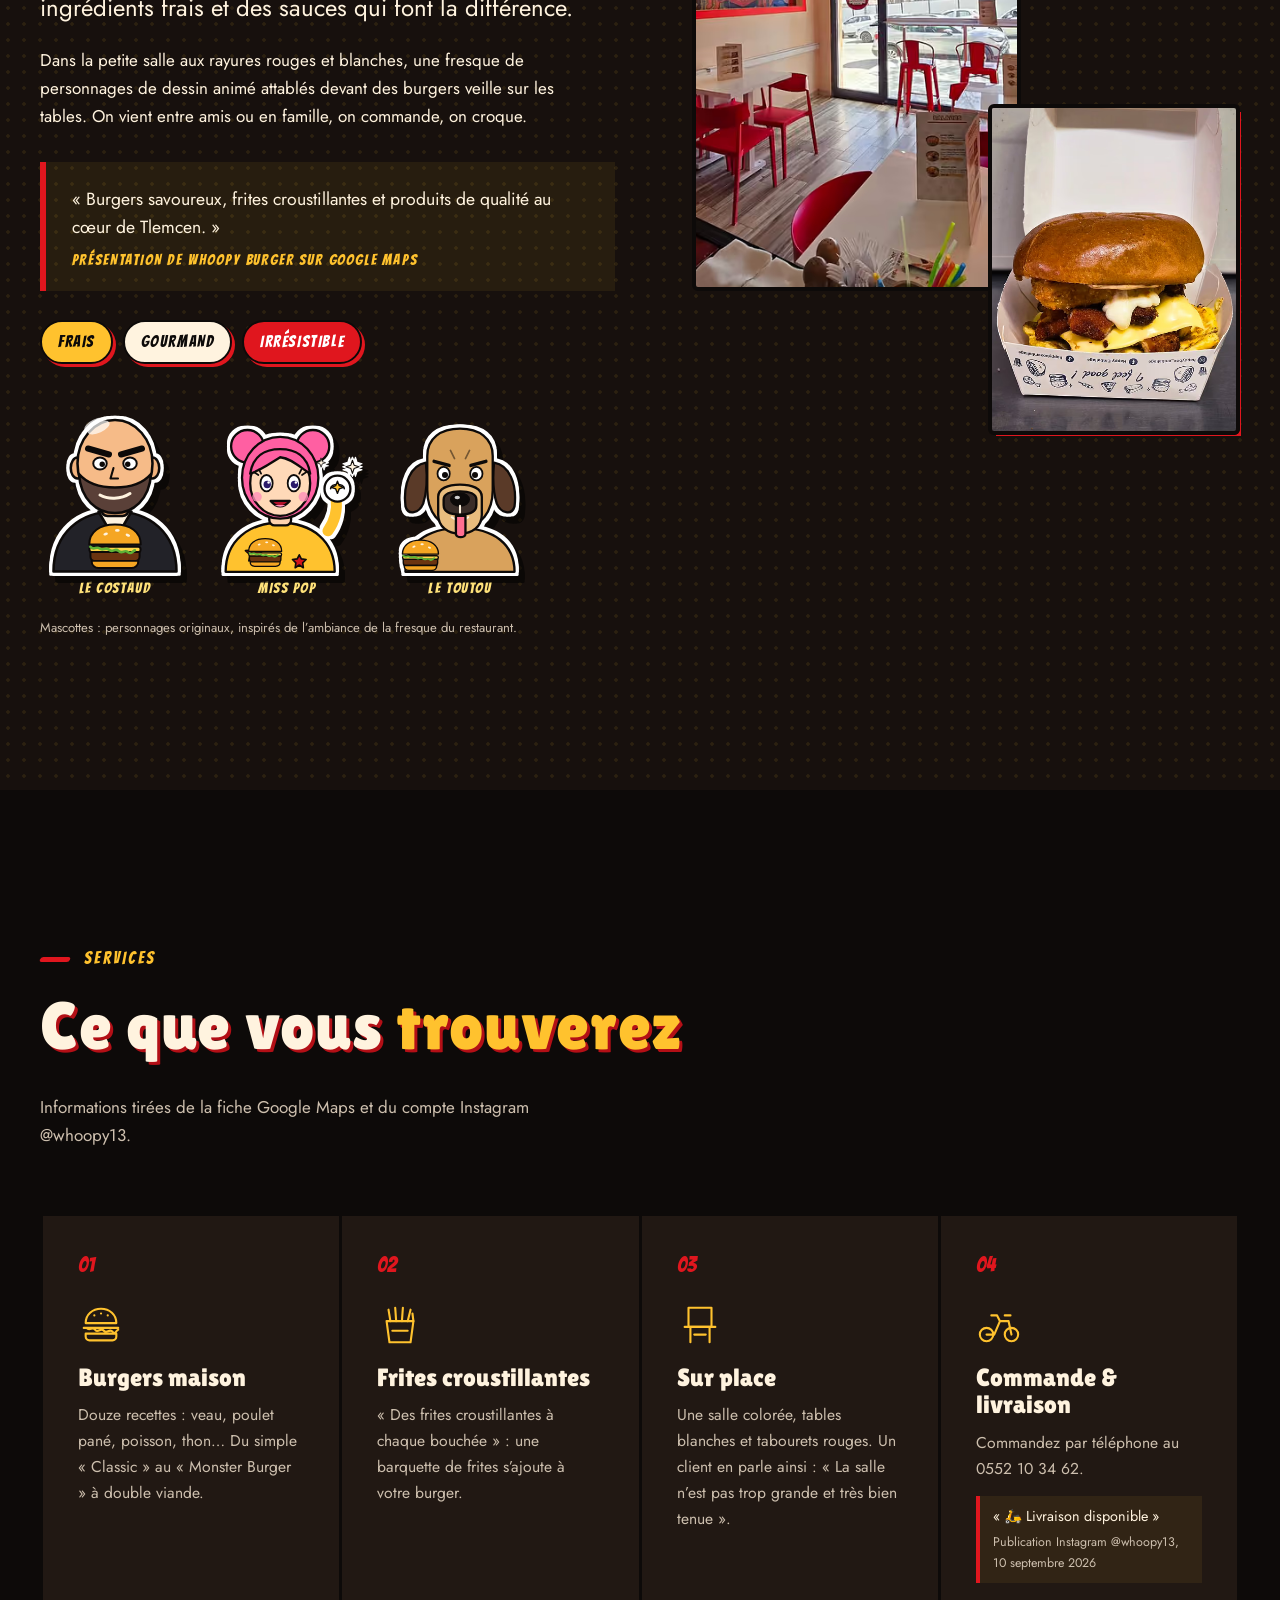
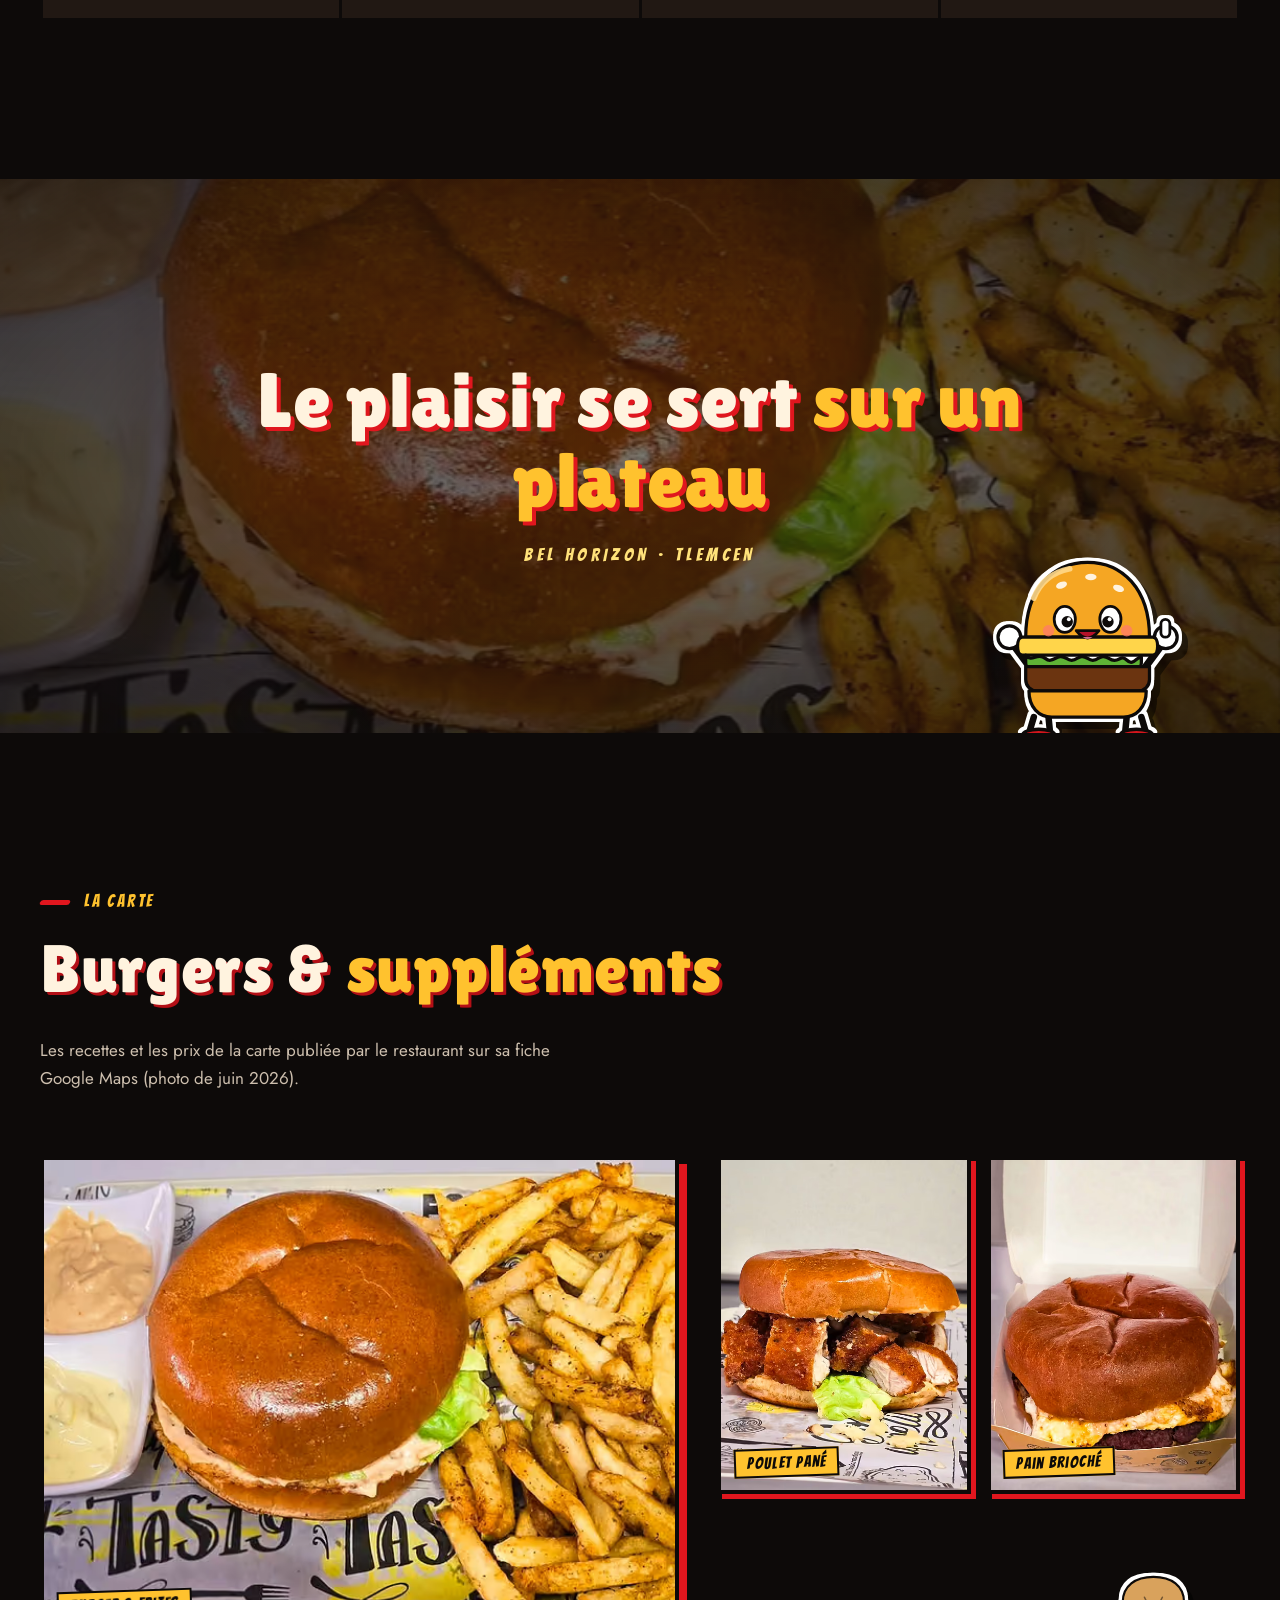
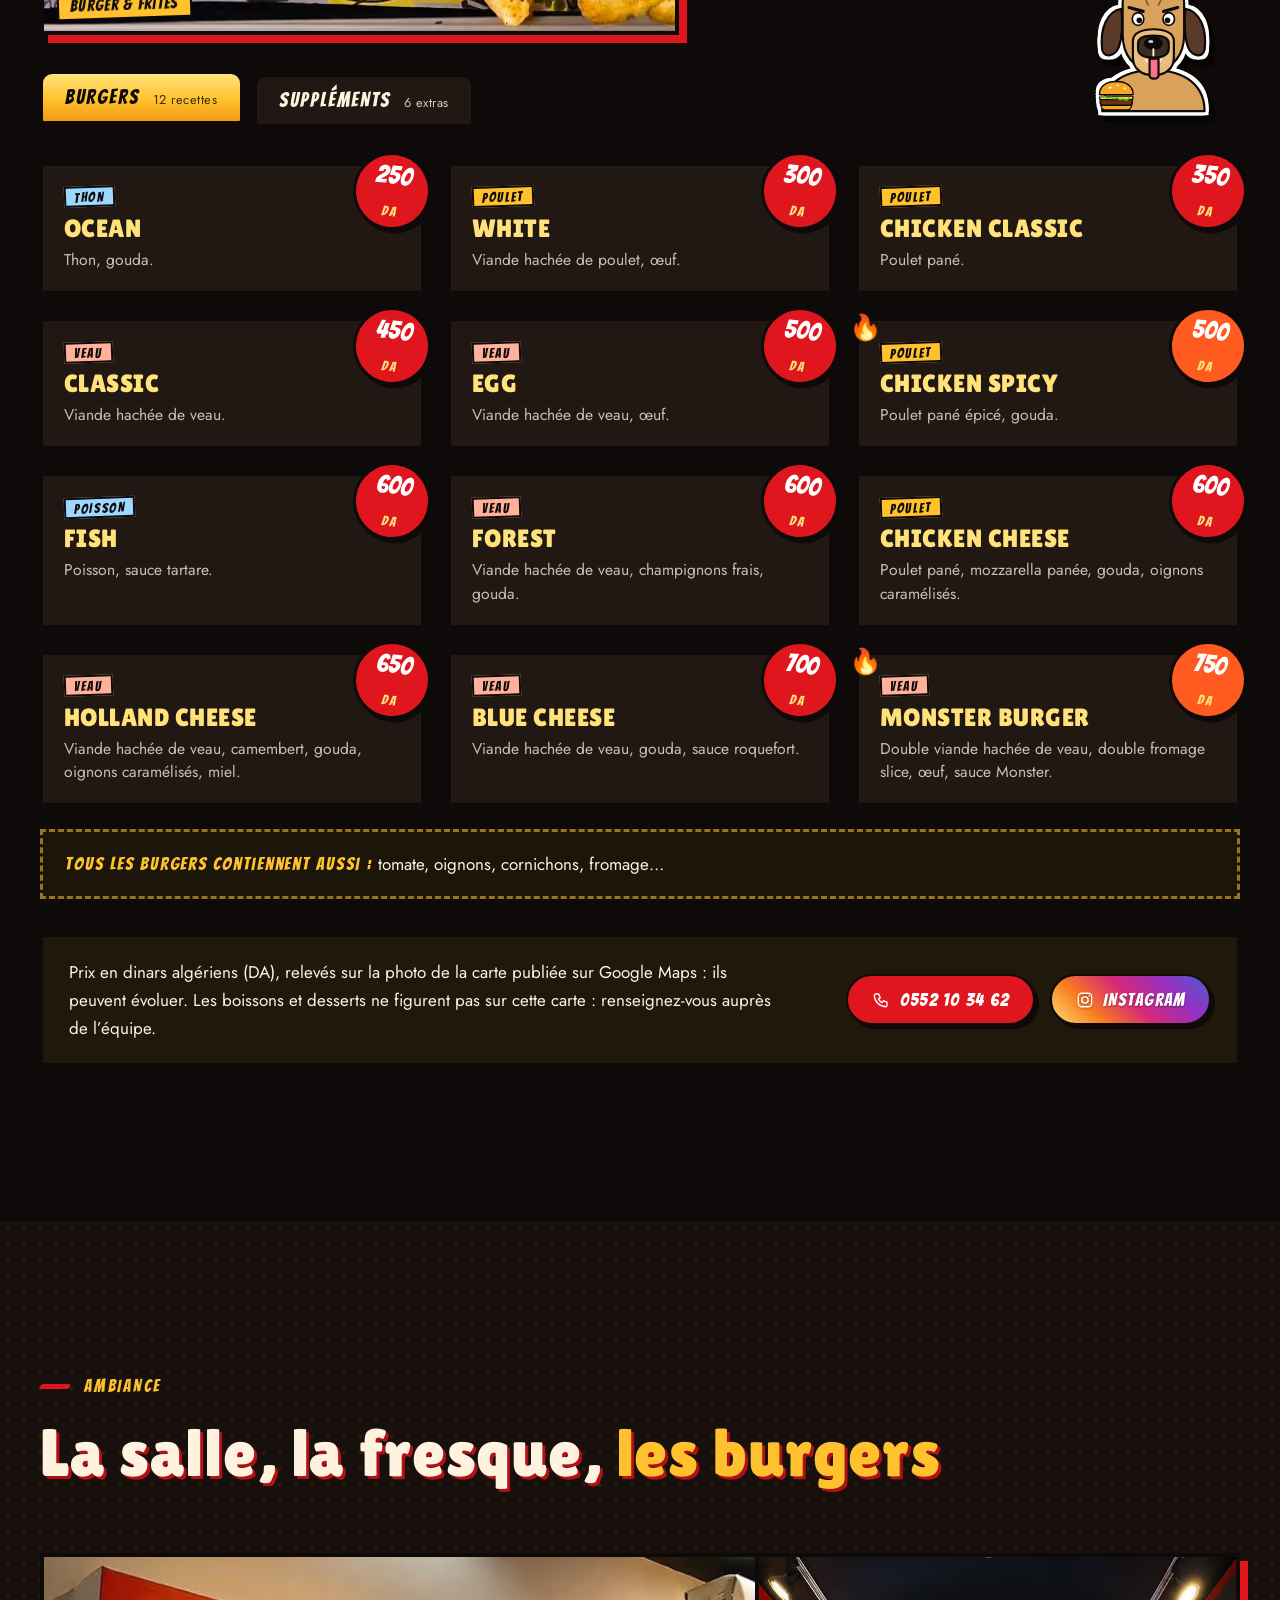
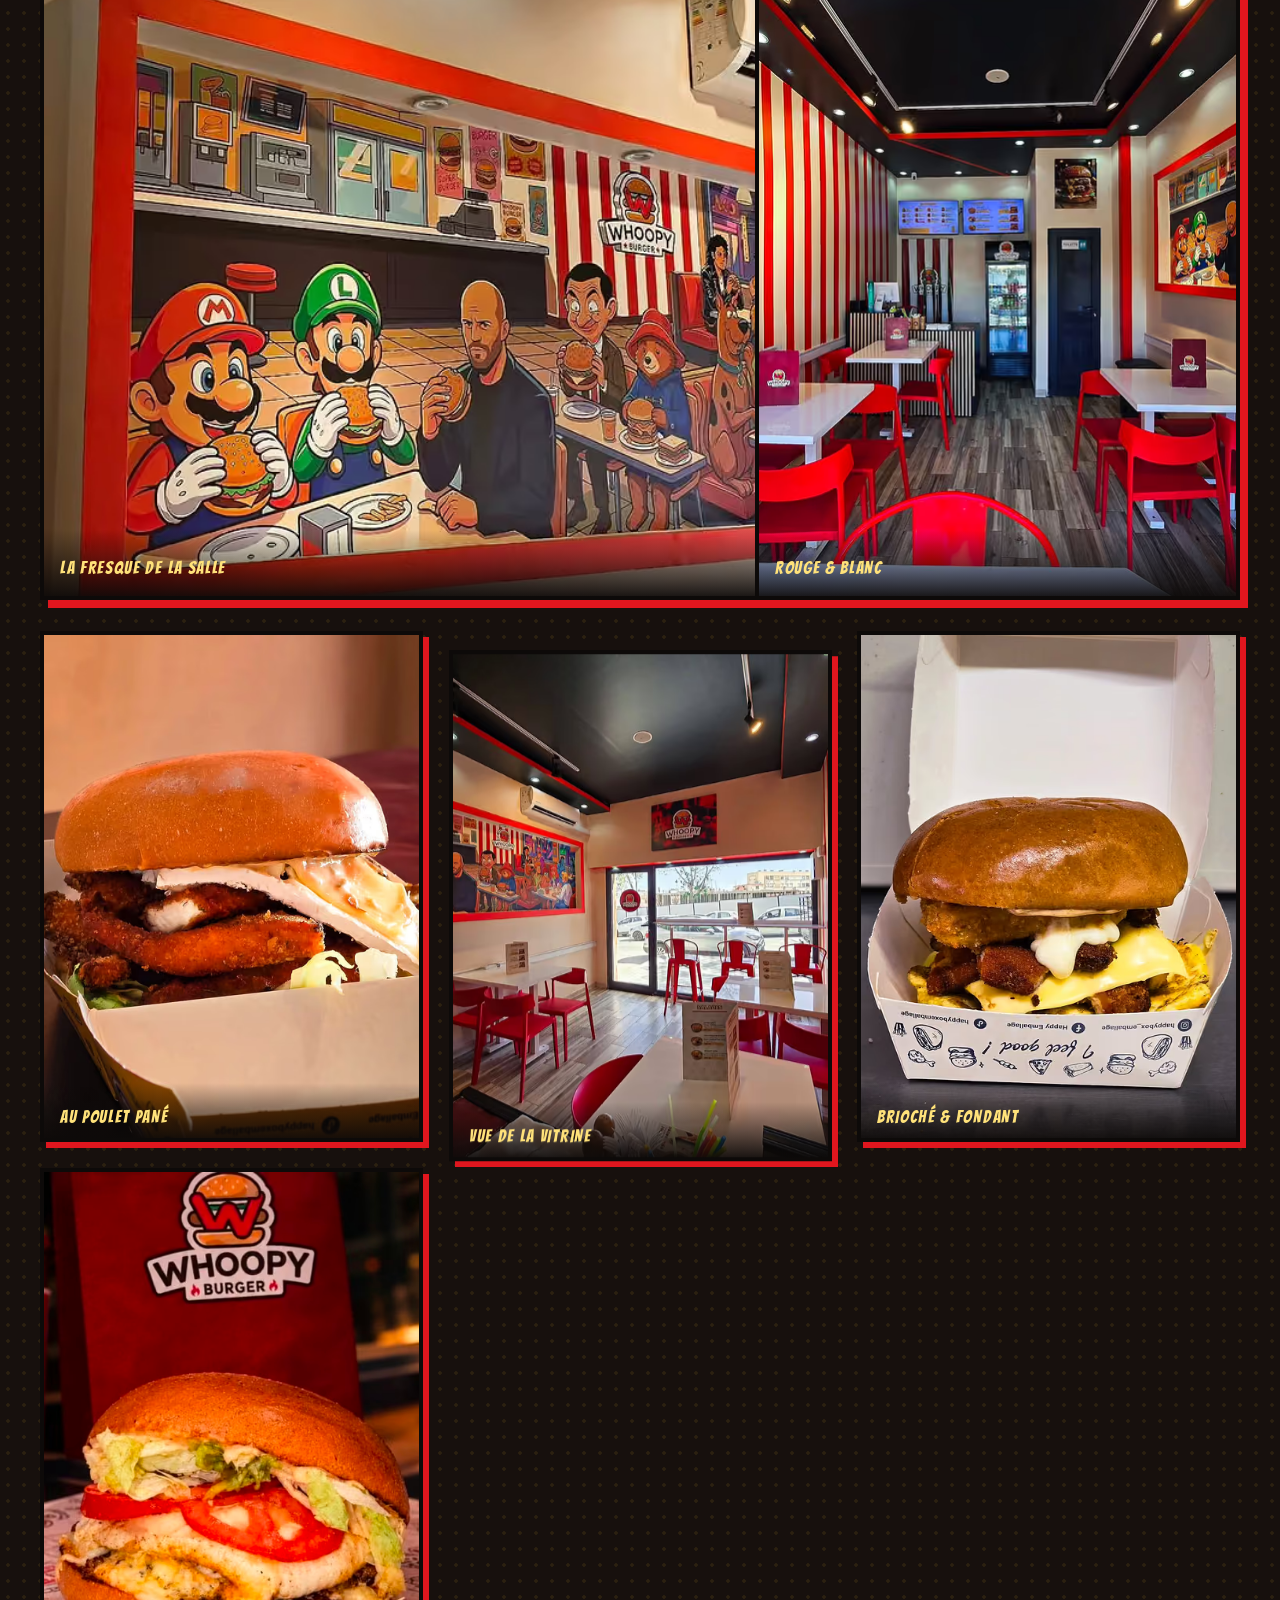
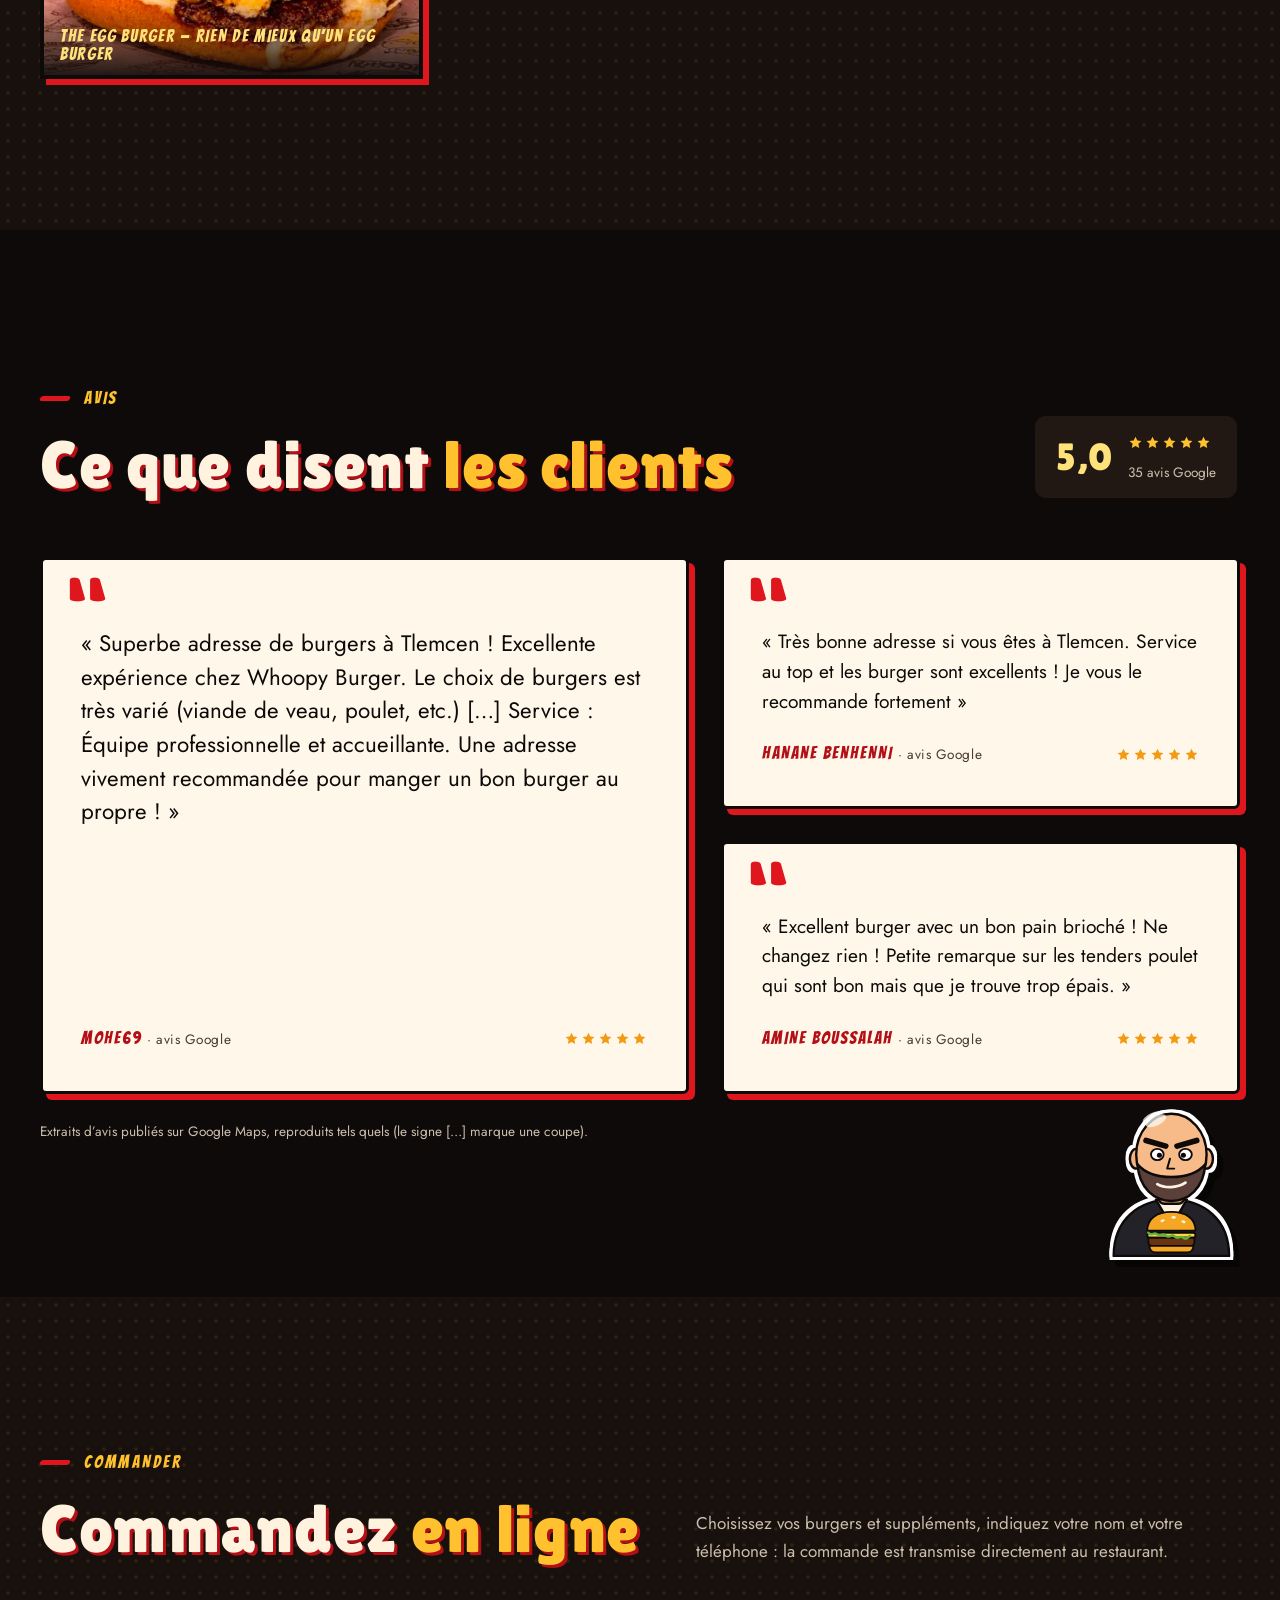
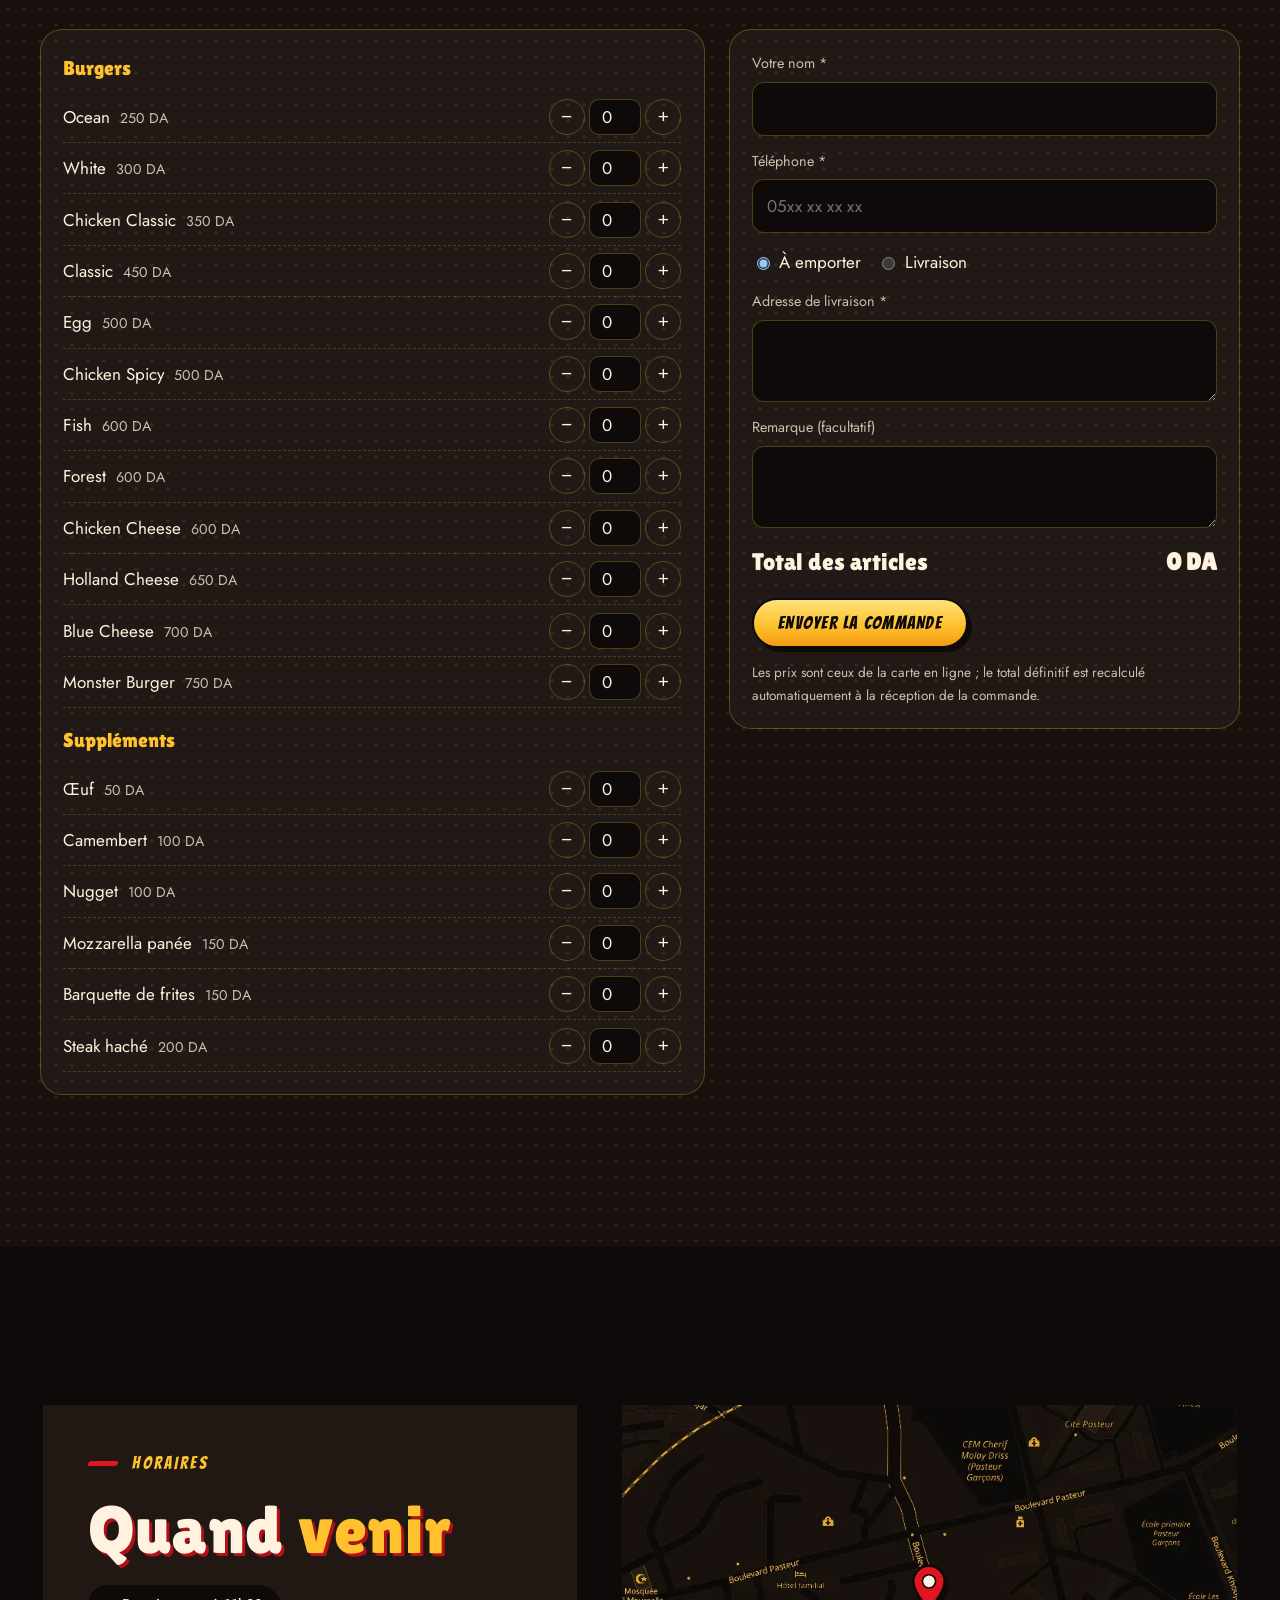
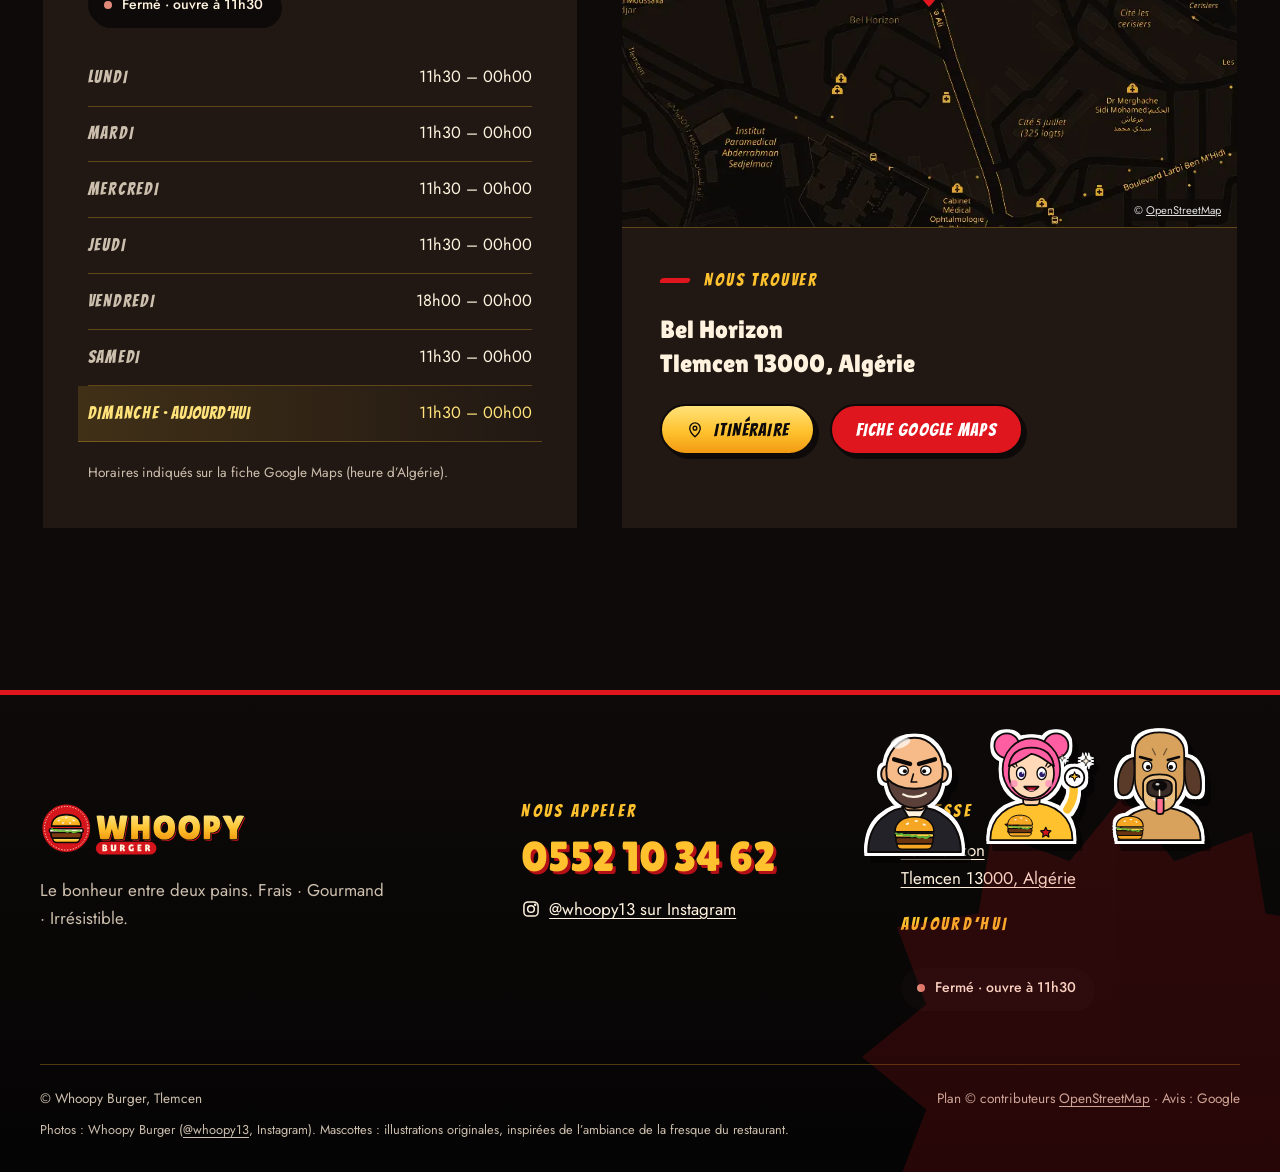
==== commit 72dc28b5: "Boutons Instagram (dégradé officiel) à côté de chaque bouton « Appeler »" ====
--- a/site/index.html
+++ b/site/index.html
@@ -37,6 +37,7 @@
 <script>document.documentElement.className+=' js'</script>
 <script type="application/ld+json">{"@context":"https://schema.org","@type":"Restaurant","@id":"http://127.0.0.1:8768/#restaurant","name":"Whoopy Burger","url":"http://127.0.0.1:8768/","image":["http://127.0.0.1:8768/assets/og-image.jpg"],"logo":"http://127.0.0.1:8768/assets/logo.svg","description":"Burgers savoureux, frites croustillantes et produits de qualité au cœur de Tlemcen. Le bonheur entre deux pains : frais, gourmand, irrésistible.","servesCuisine":["Burgers"],"telephone":"+213552103462","sameAs":["https://www.instagram.com/whoopy13/"],"address":{"@type":"PostalAddress","streetAddress":"Bel Horizon","addressLocality":"Tlemcen","postalCode":"13000","addressCountry":"DZ"},"geo":{"@type":"GeoCoordinates","latitude":34.8795084,"longitude":-1.3257918},"hasMap":"https://www.google.com/maps/place/Whoopy+Burger/data=!4m2!3m1!1s0xd78c9006b9e6ab7:0x92dc5a51ca684292","openingHoursSpecification":[{"@type":"OpeningHoursSpecification","dayOfWeek":["Monday","Tuesday","Wednesday","Thursday","Saturday","Sunday"],"opens":"11:30","closes":"00:00"},{"@type":"OpeningHoursSpecification","dayOfWeek":"Friday","opens":"18:00","closes":"00:00"}],"aggregateRating":{"@type":"AggregateRating","ratingValue":"5.0","bestRating":"5","ratingCount":"35"}}</script>
 <link rel="stylesheet" href="assets/css/commande.css?v=1">
+<link rel="stylesheet" href="assets/css/instagram.css?v=1">
 </head>
 <body>
 <a class="skip" href="#contenu">Aller au contenu</a>
@@ -44,7 +45,7 @@
  <a class="brand" href="#accueil" aria-label="Whoopy Burger — accueil"><svg class="logo" xmlns="http://www.w3.org/2000/svg" viewBox="0 0 248 64" role="img" aria-label="Whoopy Burger"><defs><linearGradient id="lgn" x1="0" y1="0" x2="0" y2="1"><stop offset="0" stop-color="#FFE27A"/><stop offset=".55" stop-color="#FFC22E"/><stop offset="1" stop-color="#F29A12"/></linearGradient></defs><g transform="scale(.62)"><circle cx="50" cy="50" r="47" fill="#d4151c" stroke="#0d0a09" stroke-width="3.2"/><circle cx="50" cy="50" r="41.5" fill="none" stroke="#fff3df" stroke-width="1.6" stroke-dasharray="1 4.6" stroke-linecap="round"/><g stroke="#0d0a09" stroke-width="3" stroke-linejoin="round" stroke-linecap="round"><path d="M22 46c0-14 12-22 28-22s28 8 28 22z" fill="url(#lgn)"/><path d="M20 51h60c3 0 3 7 0 7H20c-3 0-3-7 0-7z" fill="#fff3df"/><path d="M21 58h58v6c0 3-2 5-5 5H26c-3 0-5-2-5-5z" fill="#7a3a12"/><path d="M24 69h52c0 5-4 8-8 8H32c-4 0-8-3-8-8z" fill="url(#lgn)"/></g><g fill="#fff3df"><ellipse cx="36" cy="35" rx="2.6" ry="1.5" transform="rotate(-25 36 35)"/><ellipse cx="50" cy="30" rx="2.6" ry="1.5"/><ellipse cx="64" cy="35" rx="2.6" ry="1.5" transform="rotate(25 64 35)"/><ellipse cx="44" cy="40" rx="2.4" ry="1.4" transform="rotate(-10 44 40)"/><ellipse cx="57" cy="40" rx="2.4" ry="1.4" transform="rotate(10 57 40)"/></g><path d="M23 51c4 5 8-1 12 3s8-3 13 1 9-3 13 1 9-2 14-1" fill="none" stroke="#6bbf3a" stroke-width="3.4" stroke-linecap="round" transform="translate(0 .5)"/></g><path d="M66.8 16.4Q66.7 16 70.9 16Q75.5 16 75.6 16.7L77.6 33.6L81.8 16.5Q82 15.9 84.9 15.9Q87.8 15.9 88 16.5L92.2 33.6L94.5 16.6Q94.6 16.2 96.4 16Q98.1 15.9 99.2 15.9Q103.4 15.9 103.3 16.4L98.4 43Q98.3 43.6 96.2 43.8Q94 44.1 92.7 44.1Q87.8 44.1 87.5 43L84.8 32L81.8 43Q81.7 43.7 79 44Q77.7 44.1 76.3 44.1L73.8 44Q71.1 43.7 71 43Z M129.4 43.3Q129.4 44 125.3 44Q121.3 44 121.3 43.3V34.1H115.7V43.3Q115.7 44 111.7 44Q107.6 44 107.6 43.3V16.8Q107.6 16 111.7 16Q115.7 16 115.7 16.8V26.2H121.3V16.9Q121.3 16.3 123.3 16.1Q124.3 16 125.3 16L127.4 16.1Q129.4 16.3 129.4 16.9Z M146.8 44.4Q141.2 44.4 137.6 40.7Q134.1 37 134.1 30Q134.1 22.9 137.7 19.3Q141.2 15.6 146.9 15.6Q152.6 15.6 156 19.2Q159.5 22.8 159.5 30.1Q159.5 37.3 156 40.9Q152.4 44.4 146.8 44.4ZM146.8 23.3Q144.9 23.3 143.6 25.1Q142.3 26.8 142.3 30Q142.3 33.2 143.5 34.9Q144.8 36.6 146.8 36.6Q148.8 36.6 150.1 34.9Q151.3 33.2 151.3 30Q151.3 26.8 150 25Q148.7 23.3 146.8 23.3Z M176.1 44.4Q170.5 44.4 167 40.7Q163.4 37 163.4 30Q163.4 22.9 167 19.3Q170.6 15.6 176.2 15.6Q181.9 15.6 185.4 19.2Q188.9 22.8 188.9 30.1Q188.9 37.3 185.3 40.9Q181.7 44.4 176.1 44.4ZM176.1 23.3Q174.2 23.3 172.9 25.1Q171.6 26.8 171.6 30Q171.6 33.2 172.9 34.9Q174.1 36.6 176.1 36.6Q178.1 36.6 179.4 34.9Q180.7 33.2 180.7 30Q180.7 26.8 179.4 25Q178.1 23.3 176.1 23.3Z M197 44.1Q193.4 44.1 193.4 43.3V17.4Q193.4 16 194.6 16H201.7Q207.6 16 210.2 18.4Q212.8 20.9 212.8 25.5Q212.8 29.4 210.4 32.6Q209.1 34.2 206.7 35.1Q204.3 36.1 201.1 36.1V43.2Q201.1 43.7 199.6 43.9Q198.1 44.1 197 44.1ZM201.1 23V29.3H201.6Q203 29.3 204 28.4Q205 27.5 205 25.9Q205 24.3 204.3 23.6Q203.6 23 202 23Z M231.8 17.3Q232.3 15.9 236.9 15.9Q238.1 15.9 239.6 16.1Q241.2 16.2 241.1 16.5L232.8 33.2V43Q232.8 43.6 230.6 43.9Q229.5 44.1 228.4 44.1Q227.3 44.1 226.2 44Q224 43.7 224 43V33.4L215.4 16.6Q215.3 16.3 217.1 16.1Q218.9 15.9 220.1 15.9Q225 15.9 225.5 17.3L228.4 25.5Z" fill="#d4151c" transform="translate(1.6 1.8)"/><path d="M66.8 16.4Q66.7 16 70.9 16Q75.5 16 75.6 16.7L77.6 33.6L81.8 16.5Q82 15.9 84.9 15.9Q87.8 15.9 88 16.5L92.2 33.6L94.5 16.6Q94.6 16.2 96.4 16Q98.1 15.9 99.2 15.9Q103.4 15.9 103.3 16.4L98.4 43Q98.3 43.6 96.2 43.8Q94 44.1 92.7 44.1Q87.8 44.1 87.5 43L84.8 32L81.8 43Q81.7 43.7 79 44Q77.7 44.1 76.3 44.1L73.8 44Q71.1 43.7 71 43Z M129.4 43.3Q129.4 44 125.3 44Q121.3 44 121.3 43.3V34.1H115.7V43.3Q115.7 44 111.7 44Q107.6 44 107.6 43.3V16.8Q107.6 16 111.7 16Q115.7 16 115.7 16.8V26.2H121.3V16.9Q121.3 16.3 123.3 16.1Q124.3 16 125.3 16L127.4 16.1Q129.4 16.3 129.4 16.9Z M146.8 44.4Q141.2 44.4 137.6 40.7Q134.1 37 134.1 30Q134.1 22.9 137.7 19.3Q141.2 15.6 146.9 15.6Q152.6 15.6 156 19.2Q159.5 22.8 159.5 30.1Q159.5 37.3 156 40.9Q152.4 44.4 146.8 44.4ZM146.8 23.3Q144.9 23.3 143.6 25.1Q142.3 26.8 142.3 30Q142.3 33.2 143.5 34.9Q144.8 36.6 146.8 36.6Q148.8 36.6 150.1 34.9Q151.3 33.2 151.3 30Q151.3 26.8 150 25Q148.7 23.3 146.8 23.3Z M176.1 44.4Q170.5 44.4 167 40.7Q163.4 37 163.4 30Q163.4 22.9 167 19.3Q170.6 15.6 176.2 15.6Q181.9 15.6 185.4 19.2Q188.9 22.8 188.9 30.1Q188.9 37.3 185.3 40.9Q181.7 44.4 176.1 44.4ZM176.1 23.3Q174.2 23.3 172.9 25.1Q171.6 26.8 171.6 30Q171.6 33.2 172.9 34.9Q174.1 36.6 176.1 36.6Q178.1 36.6 179.4 34.9Q180.7 33.2 180.7 30Q180.7 26.8 179.4 25Q178.1 23.3 176.1 23.3Z M197 44.1Q193.4 44.1 193.4 43.3V17.4Q193.4 16 194.6 16H201.7Q207.6 16 210.2 18.4Q212.8 20.9 212.8 25.5Q212.8 29.4 210.4 32.6Q209.1 34.2 206.7 35.1Q204.3 36.1 201.1 36.1V43.2Q201.1 43.7 199.6 43.9Q198.1 44.1 197 44.1ZM201.1 23V29.3H201.6Q203 29.3 204 28.4Q205 27.5 205 25.9Q205 24.3 204.3 23.6Q203.6 23 202 23Z M231.8 17.3Q232.3 15.9 236.9 15.9Q238.1 15.9 239.6 16.1Q241.2 16.2 241.1 16.5L232.8 33.2V43Q232.8 43.6 230.6 43.9Q229.5 44.1 228.4 44.1Q227.3 44.1 226.2 44Q224 43.7 224 43V33.4L215.4 16.6Q215.3 16.3 217.1 16.1Q218.9 15.9 220.1 15.9Q225 15.9 225.5 17.3L228.4 25.5Z" fill="url(#lgn)" stroke="#0d0a09" stroke-width="2.2" stroke-linejoin="round" paint-order="stroke"/><rect x="66" y="47" width="71.434" height="15" rx="7.5" fill="#d4151c"/><path d="M79.2 52.2Q79.2 53.4 78.2 54Q78.8 54.3 79.1 54.8Q79.5 55.3 79.5 56.2Q79.5 57.1 78.8 57.7Q78.1 58.2 76.9 58.2H74.2Q74 58.2 73.8 58.1Q73.7 57.9 73.7 57.7V50.4Q73.7 50.2 73.7 50.2Q73.8 50.2 73.9 50.2H76.5Q79.2 50.2 79.2 52.2ZM75.9 52V53.5H76Q77.1 53.5 77.1 52.8Q77.1 52.4 76.9 52.2Q76.6 52 76.2 52ZM75.9 54.9V56.4H76.1Q76.6 56.4 76.8 56.2Q77.1 56 77.1 55.6Q77.1 55.2 76.9 55Q76.6 54.9 76.2 54.9Z M87.6 50.4Q87.6 50.2 88.8 50.2Q90.1 50.2 90.1 50.4V55.7Q90.1 56.8 89.2 57.6Q88.4 58.3 86.9 58.3Q85.4 58.3 84.5 57.6Q83.6 56.8 83.6 55.5V50.4Q83.6 50.2 84.8 50.2Q86.1 50.2 86.1 50.4V55.6Q86.1 55.8 86.3 55.9Q86.6 56.1 86.8 56.1Q87.1 56.1 87.3 56Q87.6 55.8 87.6 55.6Z M96.6 58Q96.6 58.2 95.5 58.2Q94.4 58.2 94.4 58.1V50.6Q94.4 50.2 94.9 50.2H97Q100.1 50.2 100.1 52.5Q100.1 53.2 99.8 53.8Q99.5 54.4 99 54.7L100.5 57.1Q100.4 57.4 99.9 57.8Q99.2 58.3 98.7 58.3Q98.3 58.3 98.1 57.9L97 55.4H96.6ZM96.6 52.2V53.9H96.7Q97.8 53.9 97.8 53Q97.8 52.6 97.6 52.4Q97.3 52.2 96.9 52.2Z M108.9 55.8 108.9 54.2Q108.9 54.1 109.2 54Q109.6 54 109.8 54L110.2 54Q110.7 54.1 110.7 54.2L110.6 57.8Q110.4 58 109.7 58.2Q109 58.3 108.1 58.3Q106.4 58.3 105.4 57.2Q104.4 56.2 104.4 54.1Q104.4 52.3 105.4 51.2Q106.4 50 108.2 50Q109 50 109.6 50.2Q110.3 50.4 110.5 50.6Q110.5 50.7 110.5 51Q110.5 51.2 110.3 51.7Q110.2 52.2 109.9 52.4Q109.7 52.6 109.6 52.6Q109.5 52.6 109.4 52.5Q109.3 52.4 109 52.3Q108.7 52.2 108.4 52.2Q107.7 52.2 107.2 52.7Q106.8 53.2 106.8 54.1Q106.8 55.1 107.2 55.6Q107.7 56.1 108.3 56.1Q108.9 56.1 108.9 55.8Z M118.9 53.3Q119.1 53.3 119.1 54.2Q119.1 54.4 119.1 54.7Q119 55 118.9 55H117.4V56.2H119.5Q119.7 56.2 119.8 56.7Q119.8 56.9 119.8 57.2Q119.8 57.4 119.8 57.8Q119.7 58.2 119.5 58.2H115.6Q115.2 58.2 115.2 57.8V50.4Q115.2 50.2 115.4 50.2H119.5Q119.8 50.2 119.8 51.2Q119.8 52.2 119.5 52.2H117.4V53.3Z M126.4 58Q126.4 58.2 125.3 58.2Q124.2 58.2 124.2 58.1V50.6Q124.2 50.2 124.6 50.2H126.8Q129.9 50.2 129.9 52.5Q129.9 53.2 129.6 53.8Q129.3 54.4 128.8 54.7L130.3 57.1Q130.2 57.4 129.7 57.8Q129 58.3 128.5 58.3Q128.1 58.3 127.9 57.9L126.8 55.4H126.4ZM126.4 52.2V53.9H126.5Q127.6 53.9 127.6 53Q127.6 52.6 127.4 52.4Q127.1 52.2 126.7 52.2Z" fill="#fff3df"/></svg></a>
  <nav class="links" id="links" aria-label="Navigation principale">
   <a href="#maison">La maison</a><a href="#services">Services</a><a href="#carte">La carte</a><a href="#ambiance">Ambiance</a><a href="#avis">Avis</a><a href="#commander">Commander</a><a href="#infos">Horaires &amp; accès</a>
-  <a class="btn btn-solid" href="tel:+213552103462"><svg viewBox="0 0 24 24" fill="none" stroke="currentColor" stroke-width="1.8" stroke-linecap="round" stroke-linejoin="round" aria-hidden="true"><path d="M5 4h4l2 5-2.5 1.5a11 11 0 0 0 5 5L15 13l5 2v4a2 2 0 0 1-2 2A16 16 0 0 1 3 6a2 2 0 0 1 2-2"/></svg>Appeler</a>
+  <a class="btn btn-solid" href="tel:+213552103462"><svg viewBox="0 0 24 24" fill="none" stroke="currentColor" stroke-width="1.8" stroke-linecap="round" stroke-linejoin="round" aria-hidden="true"><path d="M5 4h4l2 5-2.5 1.5a11 11 0 0 0 5 5L15 13l5 2v4a2 2 0 0 1-2 2A16 16 0 0 1 3 6a2 2 0 0 1 2-2"/></svg>Appeler</a><a class="btn btn-solid btn-ig" href="https://www.instagram.com/whoopy13/" target="_blank" rel="noopener" aria-label="Instagram @whoopy13 (nouvel onglet)"><svg viewBox="0 0 24 24" fill="none" stroke="currentColor" stroke-width="1.8" stroke-linecap="round" stroke-linejoin="round" aria-hidden="true"><rect x="3" y="3" width="18" height="18" rx="5"/><circle cx="12" cy="12" r="4.2"/><circle cx="17.4" cy="6.6" r="1" fill="currentColor" stroke="none"/></svg>Instagram</a>
  </nav>
  <button class="burger" id="burger" type="button" aria-expanded="false" aria-controls="links" aria-label="Ouvrir le menu"><i></i><i></i></button>
 </div></header>
@@ -58,7 +59,7 @@
   <p class="kicker">Burgers &amp; frites — Bel Horizon, Tlemcen</p>
   <h1><span class="tag">Burger</span><span class="gold" aria-label="Whoopy"><span class="ch" style="--i:0">W</span><span class="ch" style="--i:1">H</span><span class="ch" style="--i:2">O</span><span class="ch" style="--i:3">O</span><span class="ch" style="--i:4">P</span><span class="ch" style="--i:5">Y</span></span></h1>
   <p class="hero-lead">Le bonheur entre deux pains : <em>frais, gourmand, irrésistible.</em></p>
-  <div class="hero-cta"><a class="btn btn-solid" href="tel:+213552103462"><svg viewBox="0 0 24 24" fill="none" stroke="currentColor" stroke-width="1.8" stroke-linecap="round" stroke-linejoin="round" aria-hidden="true"><path d="M5 4h4l2 5-2.5 1.5a11 11 0 0 0 5 5L15 13l5 2v4a2 2 0 0 1-2 2A16 16 0 0 1 3 6a2 2 0 0 1 2-2"/></svg>0552 10 34 62</a><a class="btn btn-line" href="https://www.google.com/maps/dir/?api=1&destination=34.8795084,-1.3257918&destination_place_id=ChIJt2qeawDJeA0RkkJoylFa3JI" target="_blank" rel="noopener"><svg viewBox="0 0 24 24" fill="none" stroke="currentColor" stroke-width="1.8" stroke-linecap="round" stroke-linejoin="round" aria-hidden="true"><path d="M12 21s7-6.2 7-11.5A7 7 0 0 0 5 9.5C5 14.8 12 21 12 21z"/><circle cx="12" cy="9.5" r="2.5"/></svg>Itinéraire</a></div>
+  <div class="hero-cta"><a class="btn btn-solid" href="tel:+213552103462"><svg viewBox="0 0 24 24" fill="none" stroke="currentColor" stroke-width="1.8" stroke-linecap="round" stroke-linejoin="round" aria-hidden="true"><path d="M5 4h4l2 5-2.5 1.5a11 11 0 0 0 5 5L15 13l5 2v4a2 2 0 0 1-2 2A16 16 0 0 1 3 6a2 2 0 0 1 2-2"/></svg>0552 10 34 62</a><a class="btn btn-solid btn-ig" href="https://www.instagram.com/whoopy13/" target="_blank" rel="noopener" aria-label="Instagram @whoopy13 (nouvel onglet)"><svg viewBox="0 0 24 24" fill="none" stroke="currentColor" stroke-width="1.8" stroke-linecap="round" stroke-linejoin="round" aria-hidden="true"><rect x="3" y="3" width="18" height="18" rx="5"/><circle cx="12" cy="12" r="4.2"/><circle cx="17.4" cy="6.6" r="1" fill="currentColor" stroke="none"/></svg>Instagram</a><a class="btn btn-line" href="https://www.google.com/maps/dir/?api=1&destination=34.8795084,-1.3257918&destination_place_id=ChIJt2qeawDJeA0RkkJoylFa3JI" target="_blank" rel="noopener"><svg viewBox="0 0 24 24" fill="none" stroke="currentColor" stroke-width="1.8" stroke-linecap="round" stroke-linejoin="round" aria-hidden="true"><path d="M12 21s7-6.2 7-11.5A7 7 0 0 0 5 9.5C5 14.8 12 21 12 21z"/><circle cx="12" cy="9.5" r="2.5"/></svg>Itinéraire</a></div>
   <a class="rate" href="https://www.google.com/maps/place/Whoopy+Burger/data=!4m2!3m1!1s0xd78c9006b9e6ab7:0x92dc5a51ca684292" target="_blank" rel="noopener"><b>5,0</b><span class="stars" aria-hidden="true"><svg viewBox="0 0 24 24" fill="currentColor" aria-hidden="true"><path d="m12 2.6 2.9 6.1 6.6.8-4.9 4.6 1.3 6.6L12 17.4l-5.9 3.3 1.3-6.6L2.5 9.5l6.6-.8z"/></svg><svg viewBox="0 0 24 24" fill="currentColor" aria-hidden="true"><path d="m12 2.6 2.9 6.1 6.6.8-4.9 4.6 1.3 6.6L12 17.4l-5.9 3.3 1.3-6.6L2.5 9.5l6.6-.8z"/></svg><svg viewBox="0 0 24 24" fill="currentColor" aria-hidden="true"><path d="m12 2.6 2.9 6.1 6.6.8-4.9 4.6 1.3 6.6L12 17.4l-5.9 3.3 1.3-6.6L2.5 9.5l6.6-.8z"/></svg><svg viewBox="0 0 24 24" fill="currentColor" aria-hidden="true"><path d="m12 2.6 2.9 6.1 6.6.8-4.9 4.6 1.3 6.6L12 17.4l-5.9 3.3 1.3-6.6L2.5 9.5l6.6-.8z"/></svg><svg viewBox="0 0 24 24" fill="currentColor" aria-hidden="true"><path d="m12 2.6 2.9 6.1 6.6.8-4.9 4.6 1.3 6.6L12 17.4l-5.9 3.3 1.3-6.6L2.5 9.5l6.6-.8z"/></svg></span><span>35&nbsp;avis Google<span class="sr"> sur 5 — ouvrir la fiche Google Maps</span></span></a>
  </div></div>
  <div class="badge" id="badge"><svg viewBox="0 0 150 150" aria-hidden="true"><defs><path id="bc" d="M75 75m-58 0a58 58 0 1 1 116 0a58 58 0 1 1-116 0"/></defs><g class="spin"><text><textPath href="#bc">Burgers · Frites · Bel Horizon · Tlemcen · </textPath></text></g><g transform="translate(75 75)"><circle r="30" fill="#d4151c" stroke="#0d0a09" stroke-width="3"/><g transform="translate(-24 -24) scale(.48)"><g transform="translate(50 52) scale(1.0)" stroke="#0d0a09" stroke-width="3.4" stroke-linejoin="round" stroke-linecap="round"><path d="M-44 0c0-22 18-34 44-34s44 12 44 34z" fill="#f5a623"/><path d="M-40 4h80c5 0 5 9 0 9h-80c-5 0-5-9 0-9z" fill="#ffd54a"/><path d="M-42 13h84v8c0 4-3 7-7 7h-70c-4 0-7-3-7-7z" fill="#6b3410"/><path d="M-40 28h80c0 8-6 12-12 12h-56c-6 0-12-4-12-12z" fill="#f5a623"/><g fill="#fff3df" stroke="none"><ellipse cx="-16" cy="-18" rx="4" ry="2.3" transform="rotate(-20 -16 -18)"/><ellipse cx="4" cy="-24" rx="4" ry="2.3"/><ellipse cx="22" cy="-16" rx="4" ry="2.3" transform="rotate(20 22 -16)"/></g><path d="M-42 4c6 7 10-2 16 3s10-4 16 2 10-4 16 2 10-3 16 2 8-2 12-3" fill="none" stroke="#5fb336" stroke-width="4.5"/></g></g></g></svg></div>
@@ -129,7 +130,7 @@
   <div class="tabpanel" id="pn-b" role="tabpanel" aria-labelledby="tab-b"><div class="mgrid"><article class="mi" data-r style="--d:0.0s"><span class="price" aria-label="250 dinars">250<small>DA</small></span><span class="tag f">Thon</span><h3>Ocean</h3><p>Thon, gouda.</p></article><article class="mi" data-r style="--d:0.08s"><span class="price" aria-label="300 dinars">300<small>DA</small></span><span class="tag p">Poulet</span><h3>White</h3><p>Viande hachée de poulet, œuf.</p></article><article class="mi" data-r style="--d:0.16s"><span class="price" aria-label="350 dinars">350<small>DA</small></span><span class="tag p">Poulet</span><h3>Chicken Classic</h3><p>Poulet pané.</p></article><article class="mi" data-r style="--d:0.0s"><span class="price" aria-label="450 dinars">450<small>DA</small></span><span class="tag v">Veau</span><h3>Classic</h3><p>Viande hachée de veau.</p></article><article class="mi" data-r style="--d:0.08s"><span class="price" aria-label="500 dinars">500<small>DA</small></span><span class="tag v">Veau</span><h3>Egg</h3><p>Viande hachée de veau, œuf.</p></article><article class="mi hot" data-r style="--d:0.16s"><span class="price" aria-label="500 dinars">500<small>DA</small></span><span class="tag p">Poulet</span><h3>Chicken Spicy</h3><p>Poulet pané épicé, gouda.</p></article><article class="mi" data-r style="--d:0.0s"><span class="price" aria-label="600 dinars">600<small>DA</small></span><span class="tag f">Poisson</span><h3>Fish</h3><p>Poisson, sauce tartare.</p></article><article class="mi" data-r style="--d:0.08s"><span class="price" aria-label="600 dinars">600<small>DA</small></span><span class="tag v">Veau</span><h3>Forest</h3><p>Viande hachée de veau, champignons frais, gouda.</p></article><article class="mi" data-r style="--d:0.16s"><span class="price" aria-label="600 dinars">600<small>DA</small></span><span class="tag p">Poulet</span><h3>Chicken Cheese</h3><p>Poulet pané, mozzarella panée, gouda, oignons caramélisés.</p></article><article class="mi" data-r style="--d:0.0s"><span class="price" aria-label="650 dinars">650<small>DA</small></span><span class="tag v">Veau</span><h3>Holland Cheese</h3><p>Viande hachée de veau, camembert, gouda, oignons caramélisés, miel.</p></article><article class="mi" data-r style="--d:0.08s"><span class="price" aria-label="700 dinars">700<small>DA</small></span><span class="tag v">Veau</span><h3>Blue Cheese</h3><p>Viande hachée de veau, gouda, sauce roquefort.</p></article><article class="mi hot" data-r style="--d:0.16s"><span class="price" aria-label="750 dinars">750<small>DA</small></span><span class="tag v">Veau</span><h3>Monster Burger</h3><p>Double viande hachée de veau, double fromage slice, œuf, sauce Monster.</p></article></div>
    <p class="menu-incl" data-r><b>Tous les burgers contiennent aussi :</b> tomate, oignons, cornichons, fromage…</p></div>
   <div class="tabpanel" id="pn-s" role="tabpanel" aria-labelledby="tab-s"><div class="sgrid"><article class="mi" data-r style="--d:0.0s"><span class="price" aria-label="50 dinars">50<small>DA</small></span><h3>Œuf</h3><p>À ajouter à votre burger.</p></article><article class="mi" data-r style="--d:0.08s"><span class="price" aria-label="100 dinars">100<small>DA</small></span><h3>Camembert</h3><p>À ajouter à votre burger.</p></article><article class="mi" data-r style="--d:0.16s"><span class="price" aria-label="100 dinars">100<small>DA</small></span><h3>Nugget</h3><p>À ajouter à votre burger.</p></article><article class="mi" data-r style="--d:0.0s"><span class="price" aria-label="150 dinars">150<small>DA</small></span><h3>Mozzarella panée</h3><p>À ajouter à votre burger.</p></article><article class="mi" data-r style="--d:0.08s"><span class="price" aria-label="150 dinars">150<small>DA</small></span><h3>Barquette de frites</h3><p>À ajouter à votre burger.</p></article><article class="mi" data-r style="--d:0.16s"><span class="price" aria-label="200 dinars">200<small>DA</small></span><h3>Steak haché</h3><p>À ajouter à votre burger.</p></article></div></div>
-  <div class="menu-note" data-r><p>Prix en dinars algériens (DA), relevés sur la photo de la carte publiée sur Google Maps : ils peuvent évoluer. Les boissons et desserts ne figurent pas sur cette carte : renseignez-vous auprès de l’équipe.</p><a class="btn btn-line" href="tel:+213552103462"><svg viewBox="0 0 24 24" fill="none" stroke="currentColor" stroke-width="1.8" stroke-linecap="round" stroke-linejoin="round" aria-hidden="true"><path d="M5 4h4l2 5-2.5 1.5a11 11 0 0 0 5 5L15 13l5 2v4a2 2 0 0 1-2 2A16 16 0 0 1 3 6a2 2 0 0 1 2-2"/></svg>0552 10 34 62</a></div>
+  <div class="menu-note" data-r><p>Prix en dinars algériens (DA), relevés sur la photo de la carte publiée sur Google Maps : ils peuvent évoluer. Les boissons et desserts ne figurent pas sur cette carte : renseignez-vous auprès de l’équipe.</p><div class="ig-pair"><a class="btn btn-line" href="tel:+213552103462"><svg viewBox="0 0 24 24" fill="none" stroke="currentColor" stroke-width="1.8" stroke-linecap="round" stroke-linejoin="round" aria-hidden="true"><path d="M5 4h4l2 5-2.5 1.5a11 11 0 0 0 5 5L15 13l5 2v4a2 2 0 0 1-2 2A16 16 0 0 1 3 6a2 2 0 0 1 2-2"/></svg>0552 10 34 62</a><a class="btn btn-solid btn-ig" href="https://www.instagram.com/whoopy13/" target="_blank" rel="noopener" aria-label="Instagram @whoopy13 (nouvel onglet)"><svg viewBox="0 0 24 24" fill="none" stroke="currentColor" stroke-width="1.8" stroke-linecap="round" stroke-linejoin="round" aria-hidden="true"><rect x="3" y="3" width="18" height="18" rx="5"/><circle cx="12" cy="12" r="4.2"/><circle cx="17.4" cy="6.6" r="1" fill="currentColor" stroke="none"/></svg>Instagram</a></div></div>
  </div>
 </section>
 
@@ -214,7 +215,7 @@
   <p class="credits">Photos : Whoopy Burger (<a href="https://www.instagram.com/whoopy13/" target="_blank" rel="noopener">@whoopy13</a>, Instagram). Mascottes : illustrations originales, inspirées de l’ambiance de la fresque du restaurant.</p>
  </div>
 </footer>
-<div class="dock" id="dock"><a class="btn btn-solid" href="tel:+213552103462"><svg viewBox="0 0 24 24" fill="none" stroke="currentColor" stroke-width="1.8" stroke-linecap="round" stroke-linejoin="round" aria-hidden="true"><path d="M5 4h4l2 5-2.5 1.5a11 11 0 0 0 5 5L15 13l5 2v4a2 2 0 0 1-2 2A16 16 0 0 1 3 6a2 2 0 0 1 2-2"/></svg>Appeler</a><a class="btn btn-line" href="https://www.google.com/maps/dir/?api=1&destination=34.8795084,-1.3257918&destination_place_id=ChIJt2qeawDJeA0RkkJoylFa3JI" target="_blank" rel="noopener"><svg viewBox="0 0 24 24" fill="none" stroke="currentColor" stroke-width="1.8" stroke-linecap="round" stroke-linejoin="round" aria-hidden="true"><path d="M12 21s7-6.2 7-11.5A7 7 0 0 0 5 9.5C5 14.8 12 21 12 21z"/><circle cx="12" cy="9.5" r="2.5"/></svg>Itinéraire</a></div>
+<div class="dock" id="dock"><a class="btn btn-solid" href="tel:+213552103462"><svg viewBox="0 0 24 24" fill="none" stroke="currentColor" stroke-width="1.8" stroke-linecap="round" stroke-linejoin="round" aria-hidden="true"><path d="M5 4h4l2 5-2.5 1.5a11 11 0 0 0 5 5L15 13l5 2v4a2 2 0 0 1-2 2A16 16 0 0 1 3 6a2 2 0 0 1 2-2"/></svg>Appeler</a><a class="btn btn-solid btn-ig" href="https://www.instagram.com/whoopy13/" target="_blank" rel="noopener" aria-label="Instagram @whoopy13 (nouvel onglet)"><svg viewBox="0 0 24 24" fill="none" stroke="currentColor" stroke-width="1.8" stroke-linecap="round" stroke-linejoin="round" aria-hidden="true"><rect x="3" y="3" width="18" height="18" rx="5"/><circle cx="12" cy="12" r="4.2"/><circle cx="17.4" cy="6.6" r="1" fill="currentColor" stroke="none"/></svg>Instagram</a><a class="btn btn-line" href="https://www.google.com/maps/dir/?api=1&destination=34.8795084,-1.3257918&destination_place_id=ChIJt2qeawDJeA0RkkJoylFa3JI" target="_blank" rel="noopener"><svg viewBox="0 0 24 24" fill="none" stroke="currentColor" stroke-width="1.8" stroke-linecap="round" stroke-linejoin="round" aria-hidden="true"><path d="M12 21s7-6.2 7-11.5A7 7 0 0 0 5 9.5C5 14.8 12 21 12 21z"/><circle cx="12" cy="9.5" r="2.5"/></svg>Itinéraire</a></div>
 <script>(function(){var v=document.getElementById('hv');if(!v)return;var c=navigator.connection||{},rm=matchMedia('(prefers-reduced-motion:reduce)').matches,sd=c.saveData||/(^|-)2g$/.test(c.effectiveType||'');
 if(rm||sd){v.remove();return}
 var s=matchMedia('(max-width:820px)').matches,h=s?'<source src="assets/video/hero-720.mp4" type="video/mp4">':'<source src="assets/video/hero-1080.webm" type="video/webm"><source src="assets/video/hero-1080.mp4" type="video/mp4">';
@@ -224,5 +225,5 @@
 </script>
 <script src="config.js"></script>
 <script src="assets/js/app.min.js" defer></script>
-<script src="assets/js/live.js?v=1" defer></script>
+<script src="assets/js/live.js?v=2" defer></script>
 </body></html>
--- a/site/assets/css/instagram.css
+++ b/site/assets/css/instagram.css
@@ -0,0 +1,6 @@
+/* Bouton Instagram — même forme/animation que « Appeler » (.btn.btn-solid), seul le fond change */
+.btn.btn-ig{background:linear-gradient(45deg,#feda75 0%,#fa7e1e 25%,#d62976 50%,#962fbf 75%,#4f5bd5 100%);color:#fff;text-shadow:0 1px 2px #0006}
+.btn.btn-ig svg{filter:drop-shadow(0 1px 1px #0005)}
+.ig-pair{display:flex;flex-wrap:wrap;gap:.9rem}
+@media (max-width:420px){.dock .btn{padding-left:.5rem;padding-right:.5rem;gap:.35rem;font-size:.82rem}}
+@media (min-width:821px) and (max-width:1360px){.links>.btn-ig{width:44px;padding:0;justify-content:center;font-size:0;gap:0}}
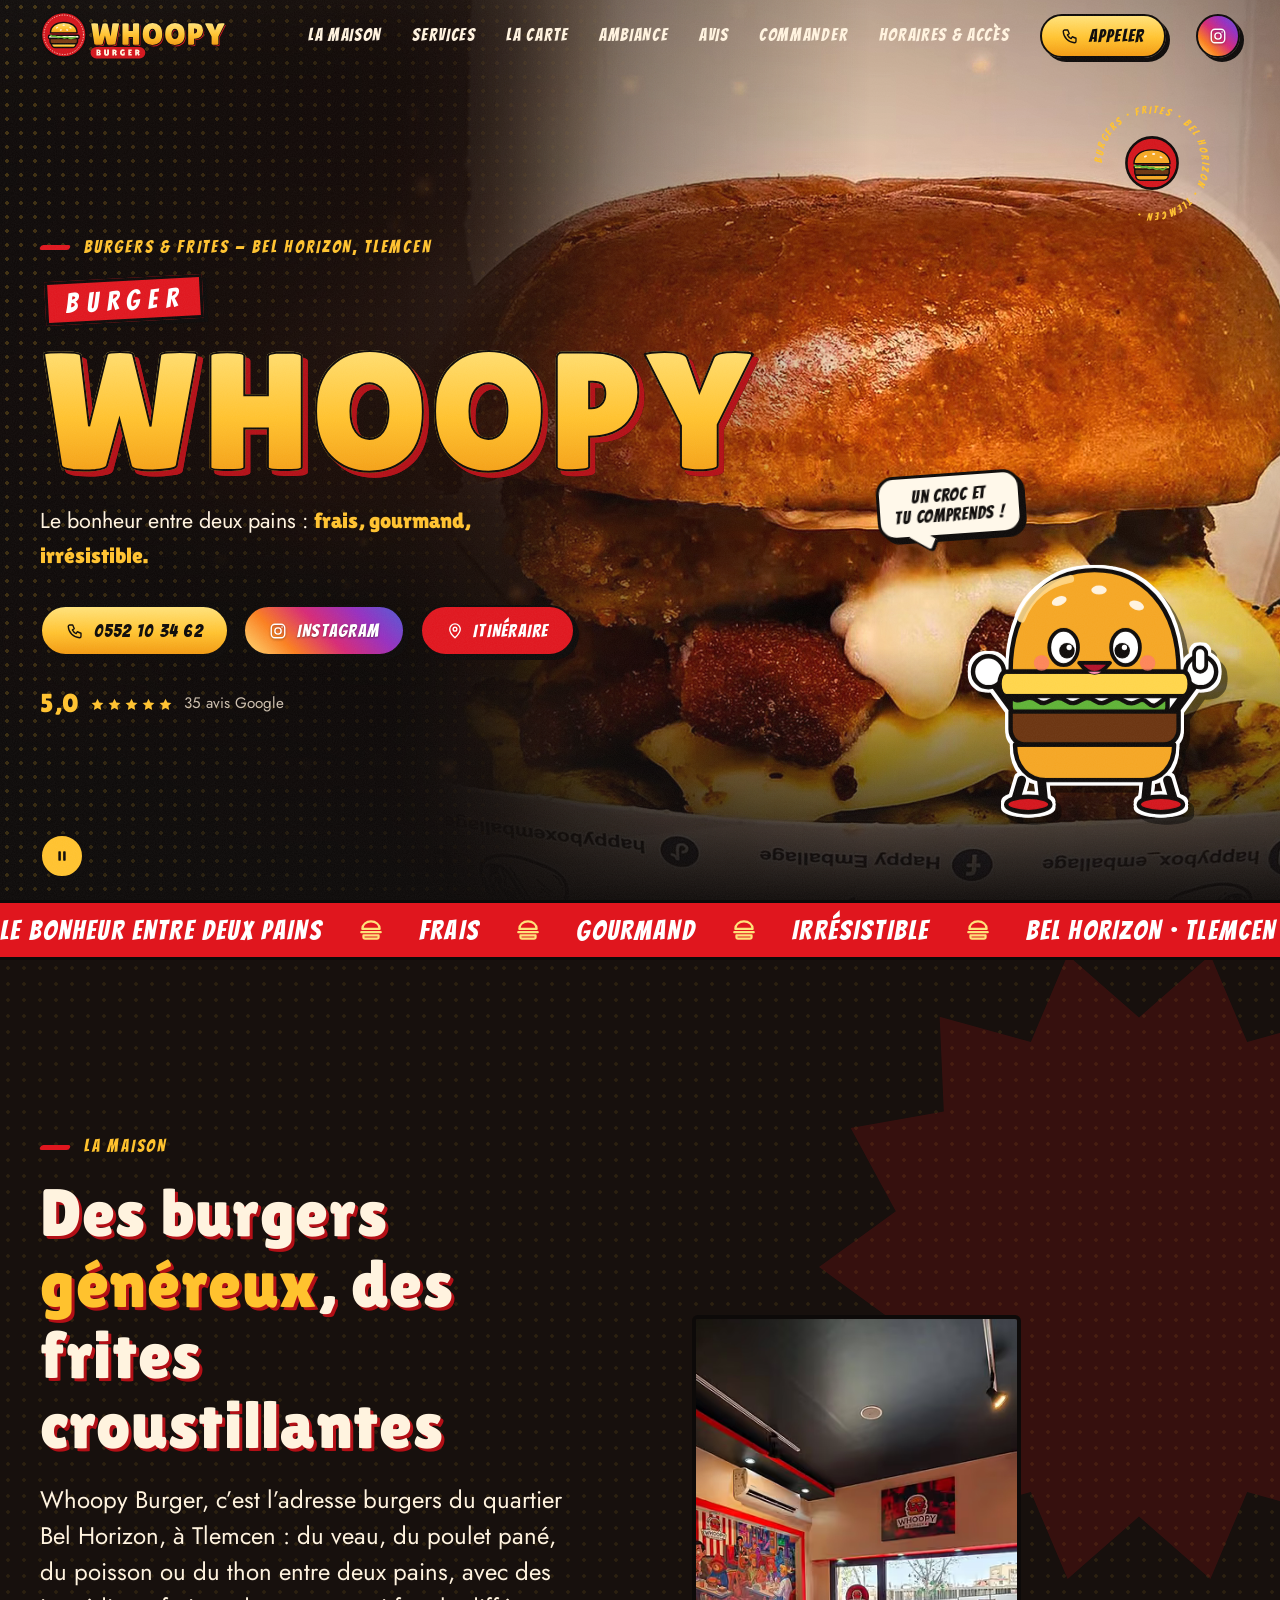
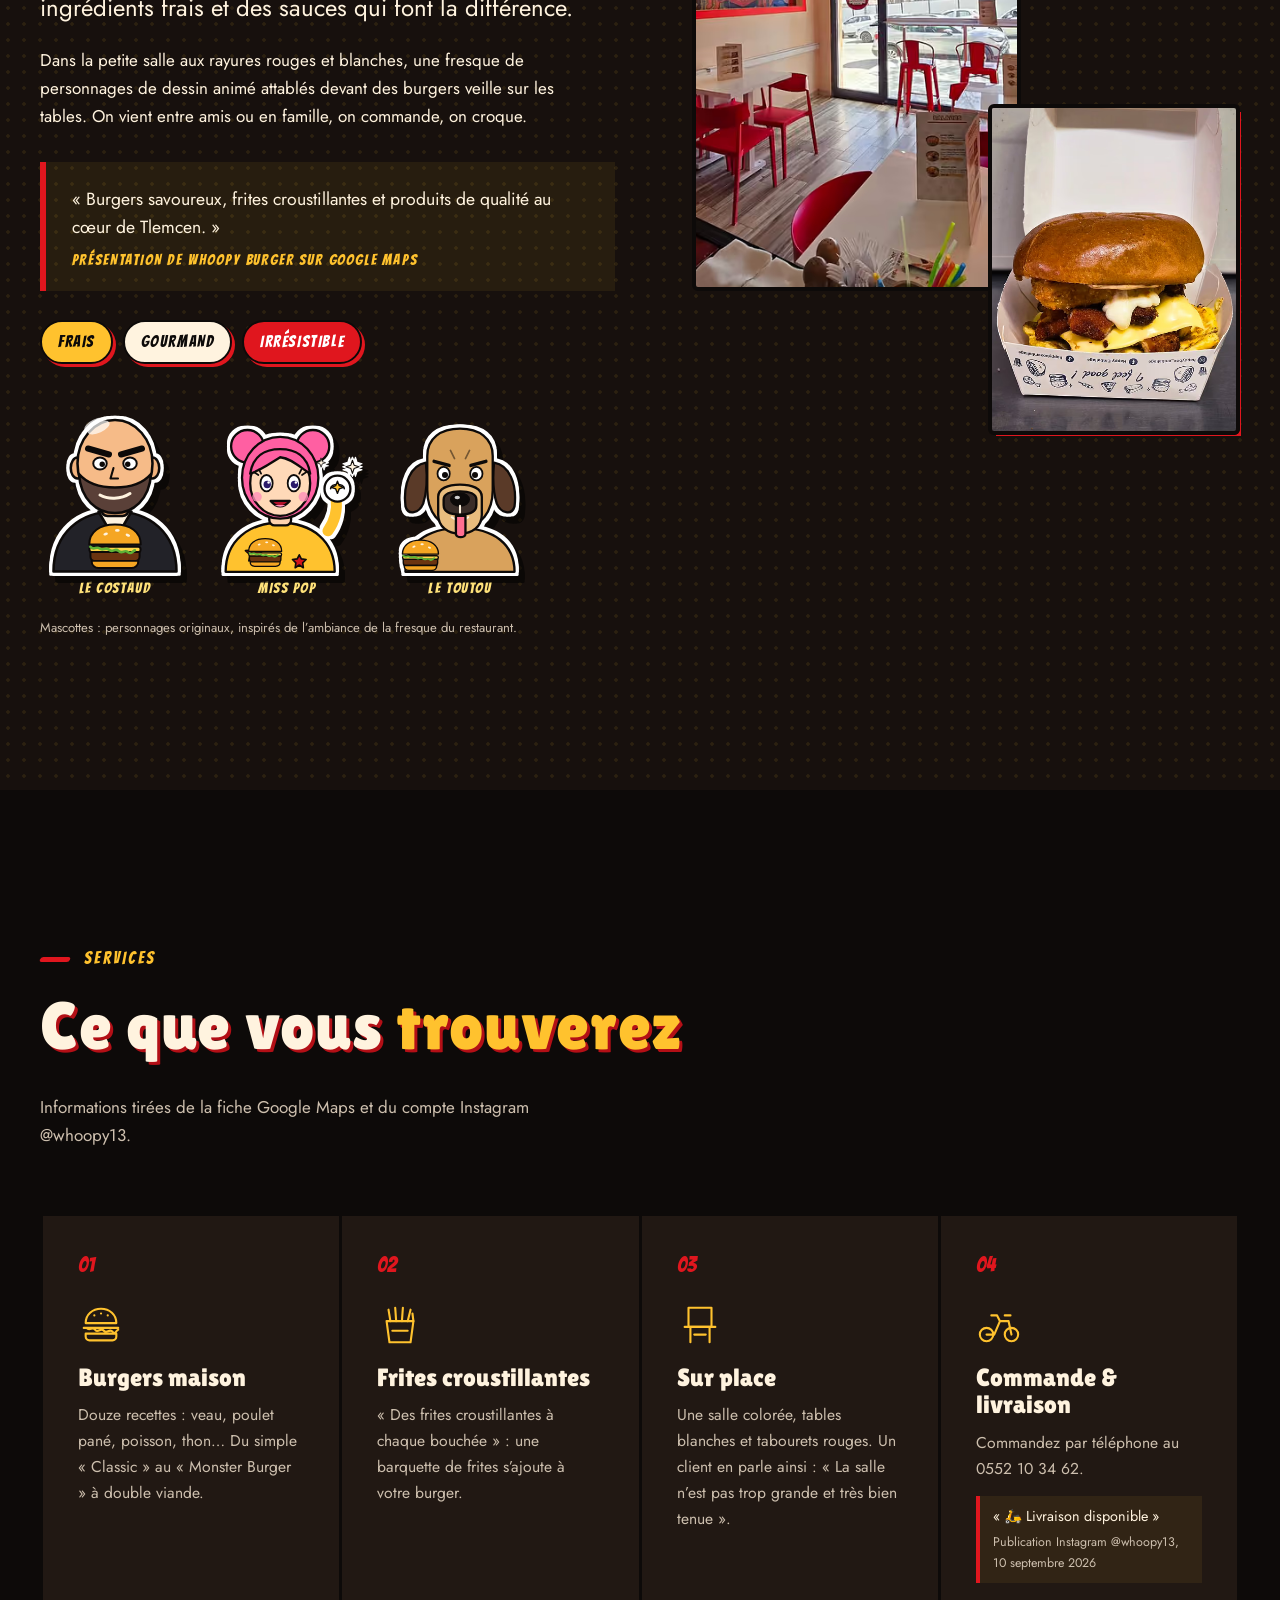
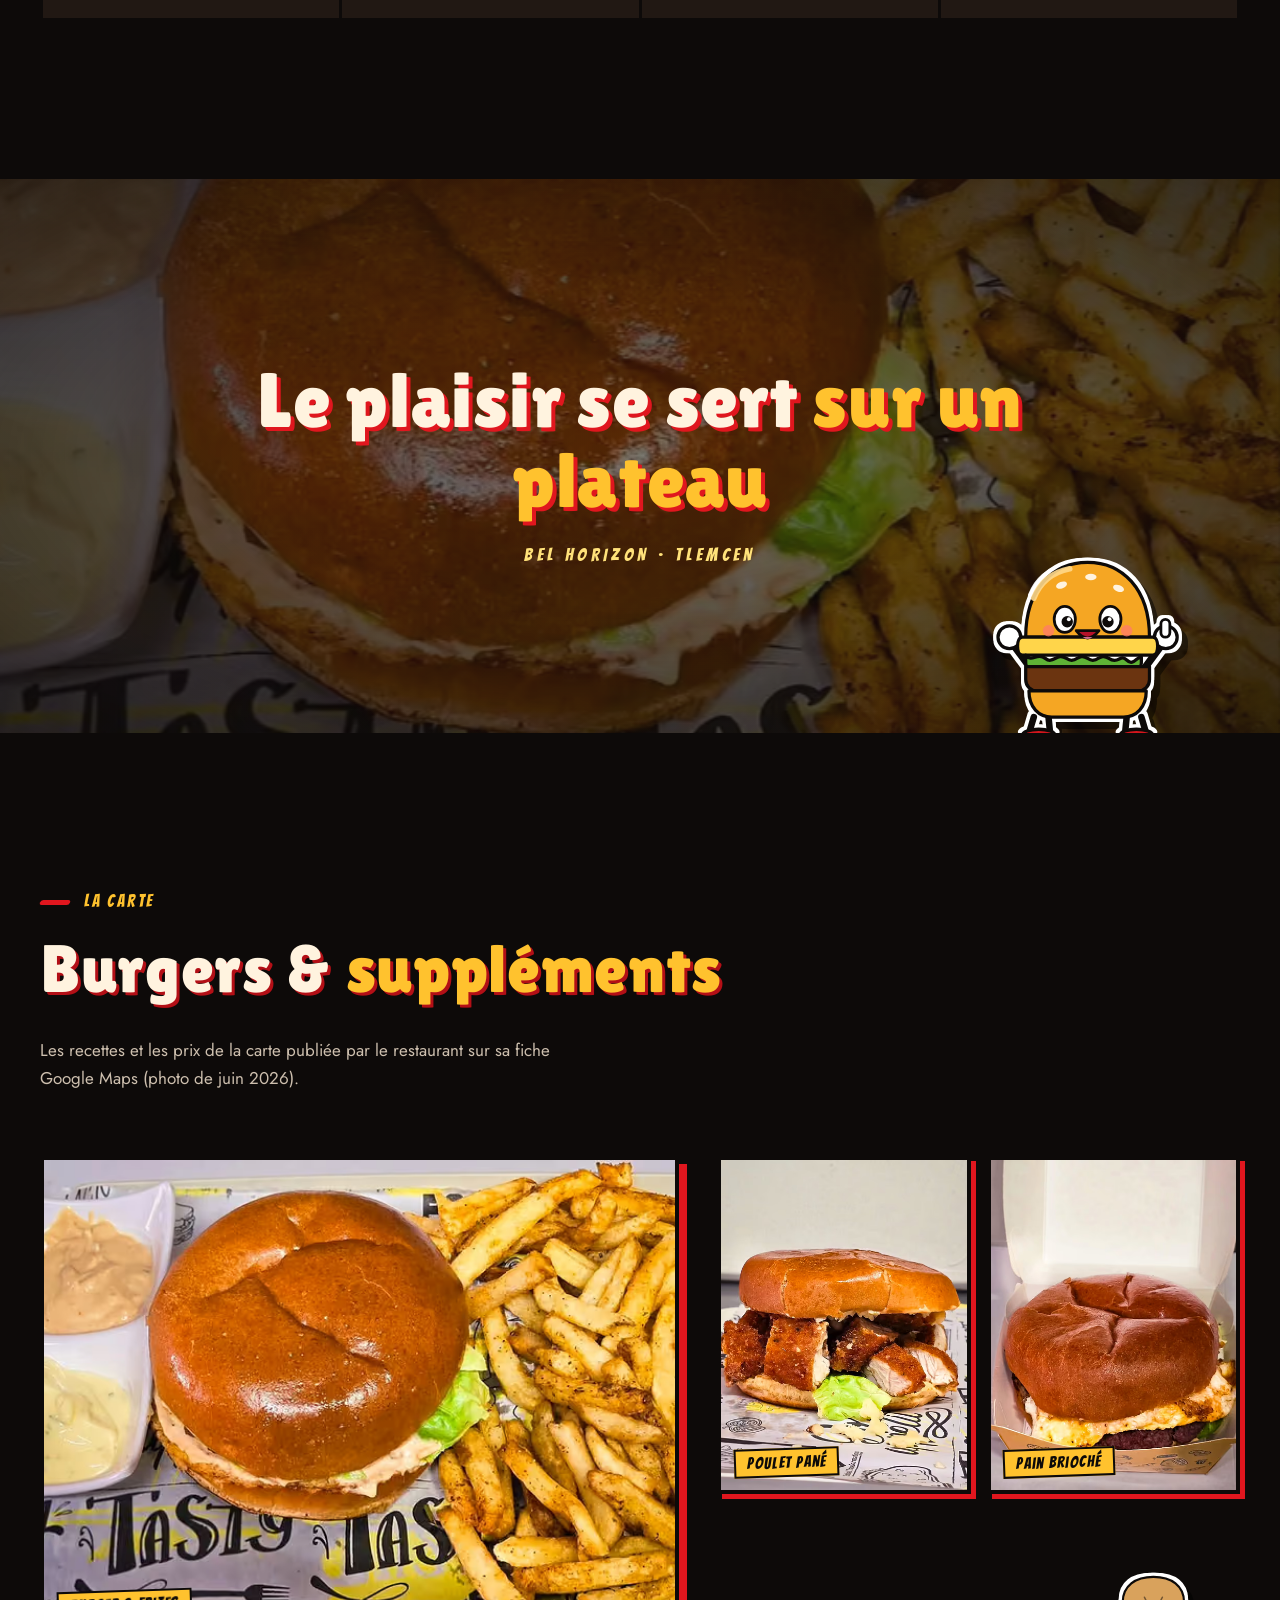
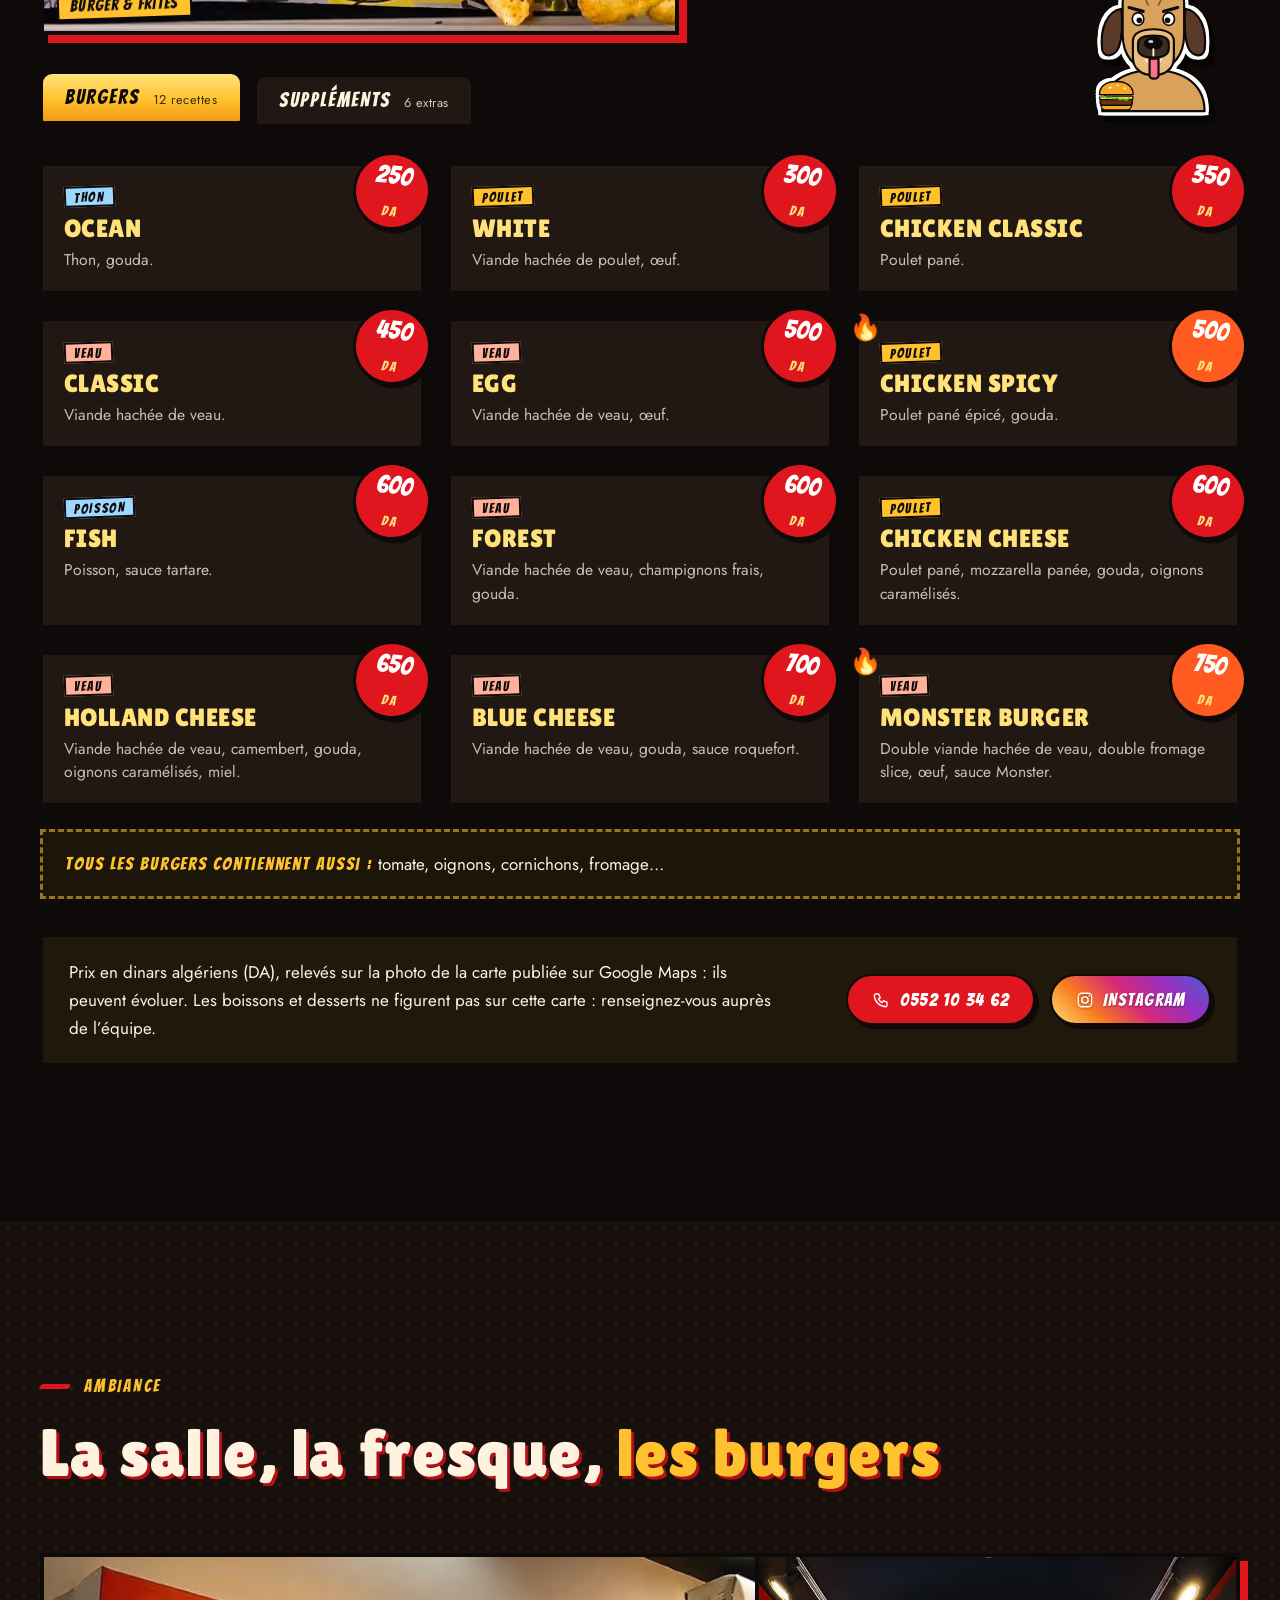
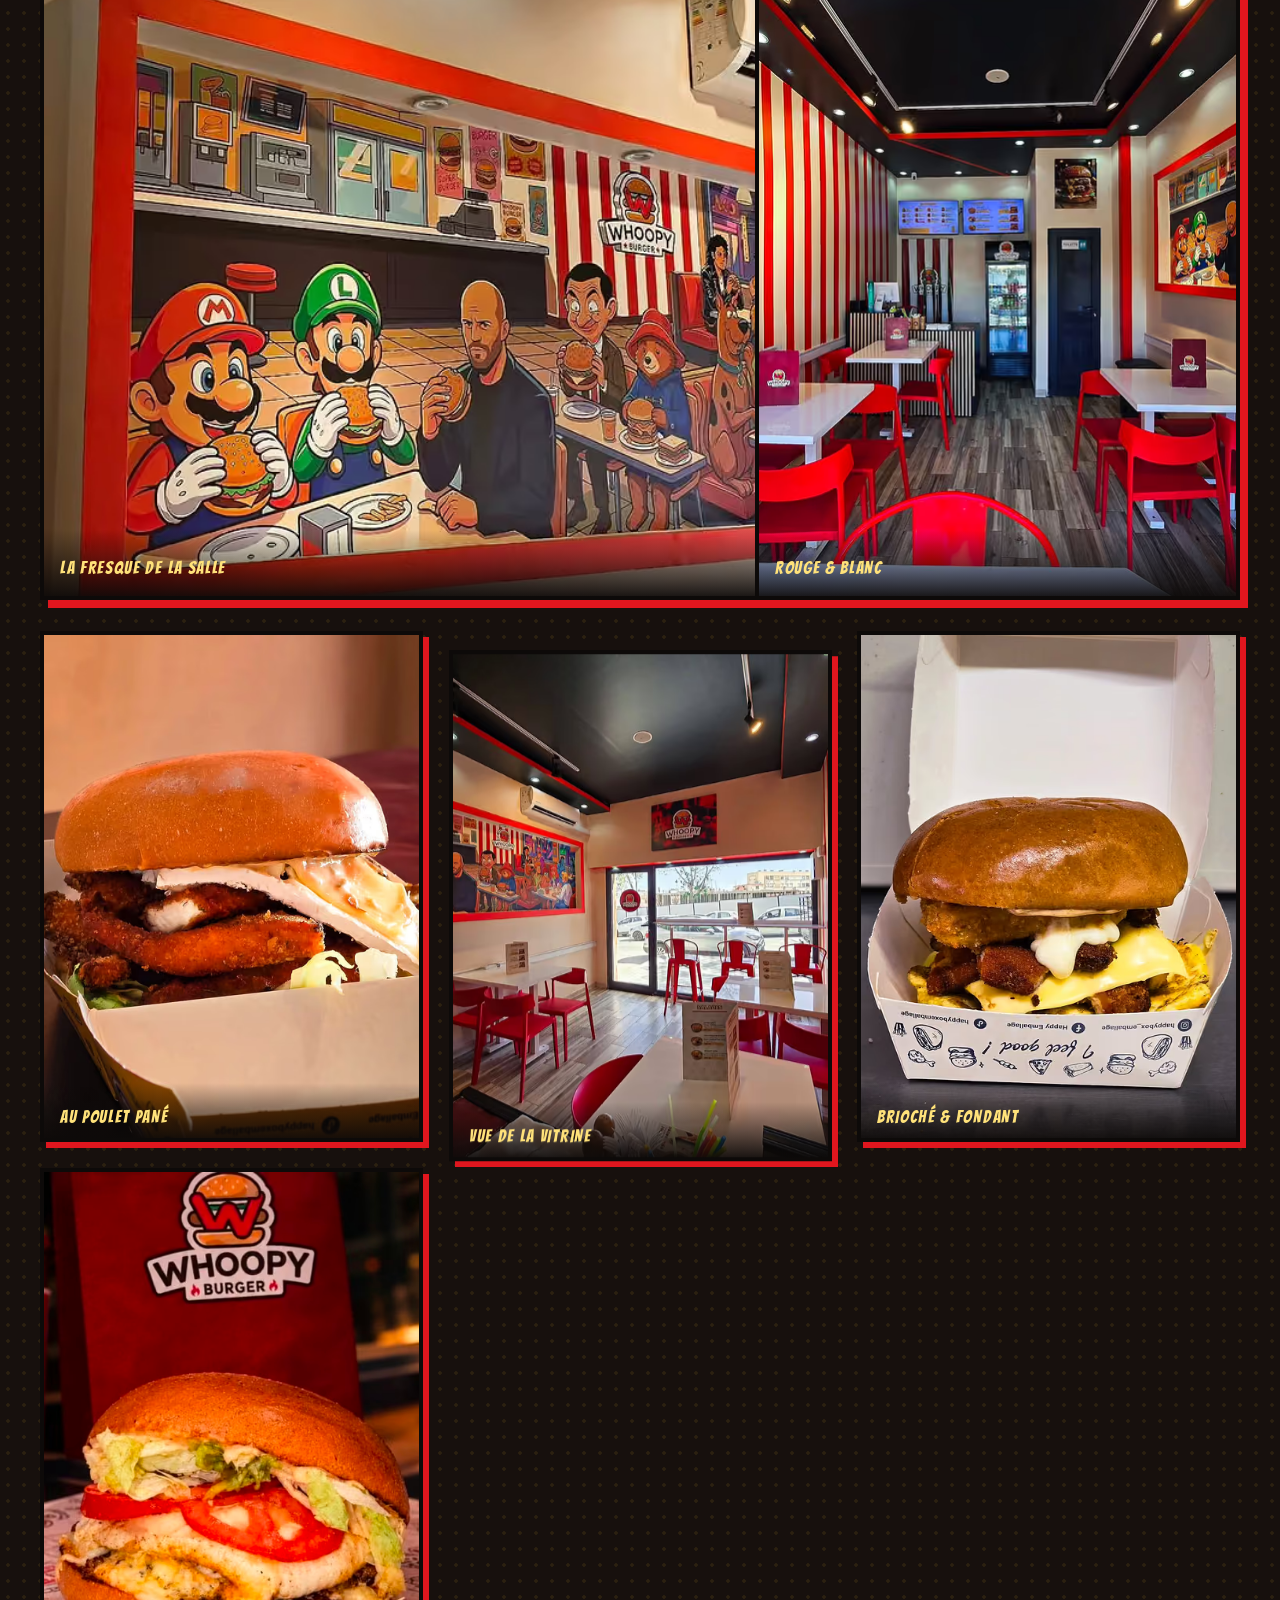
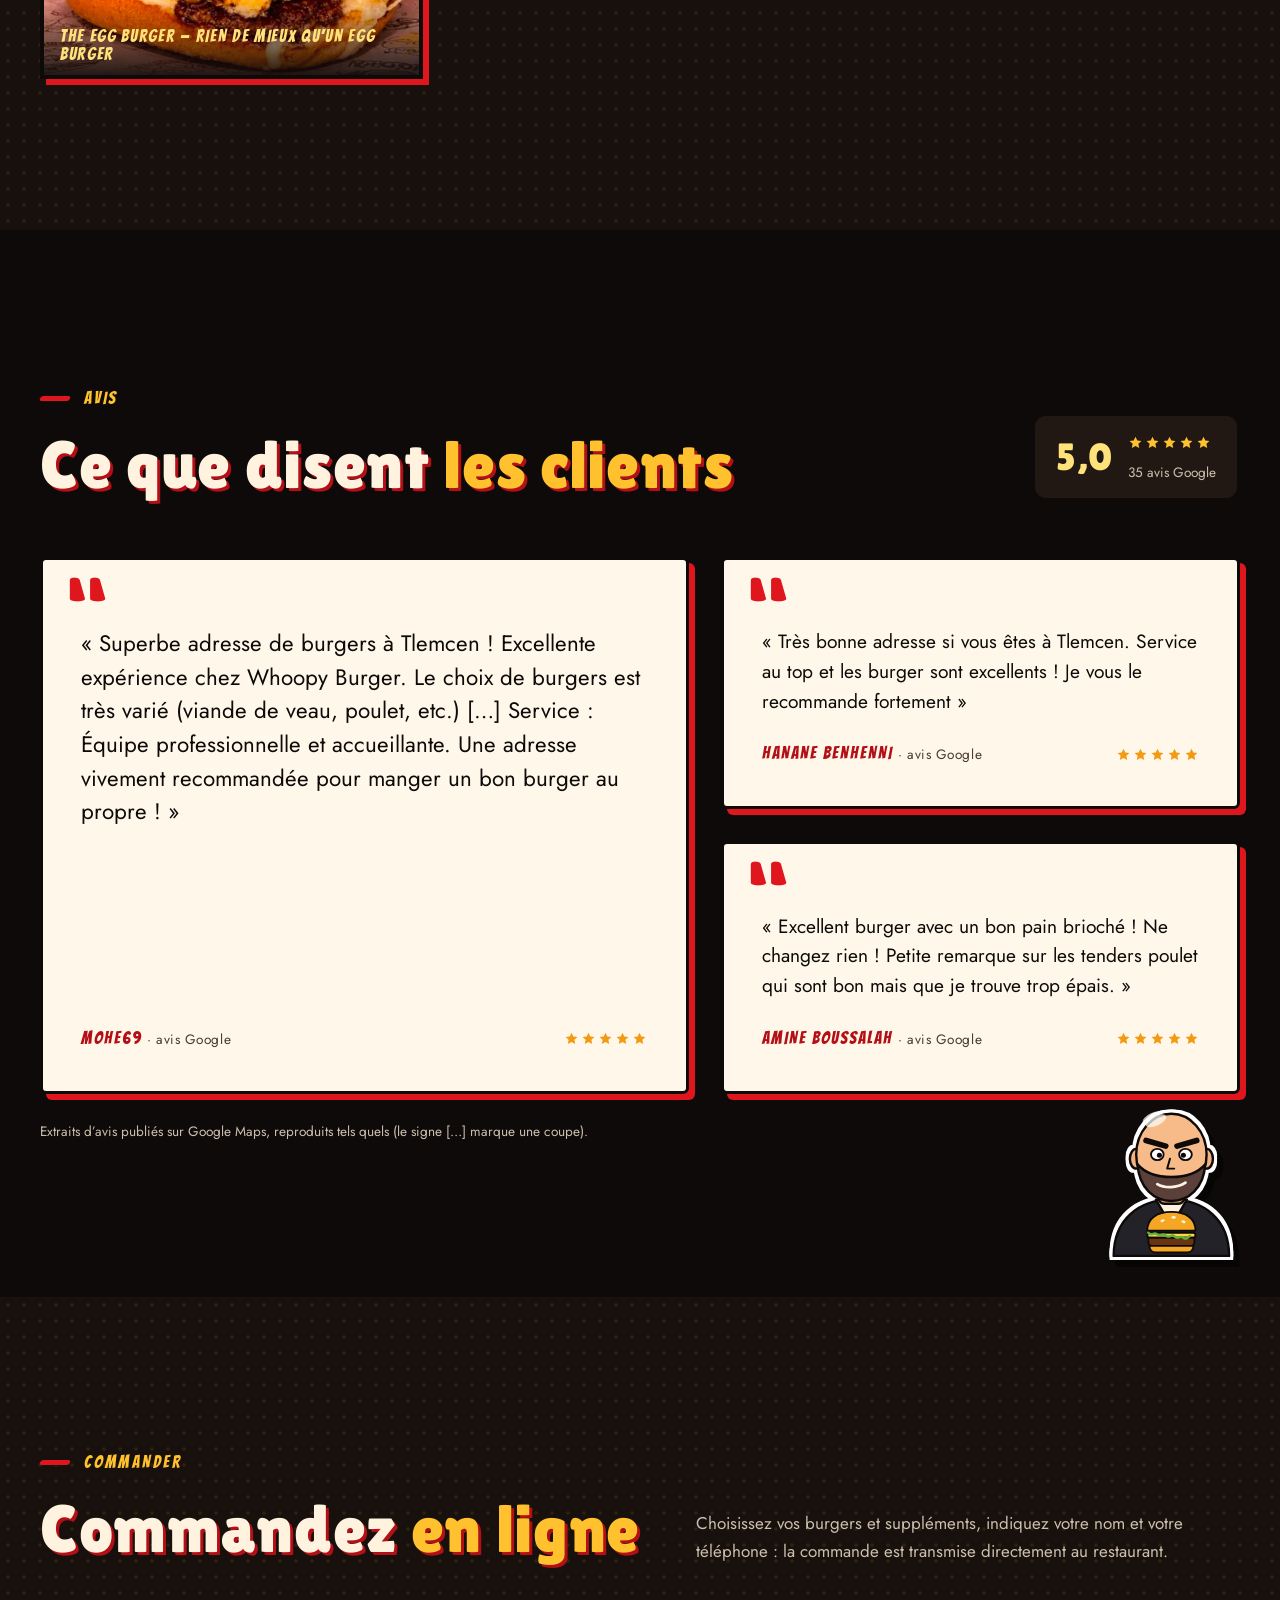
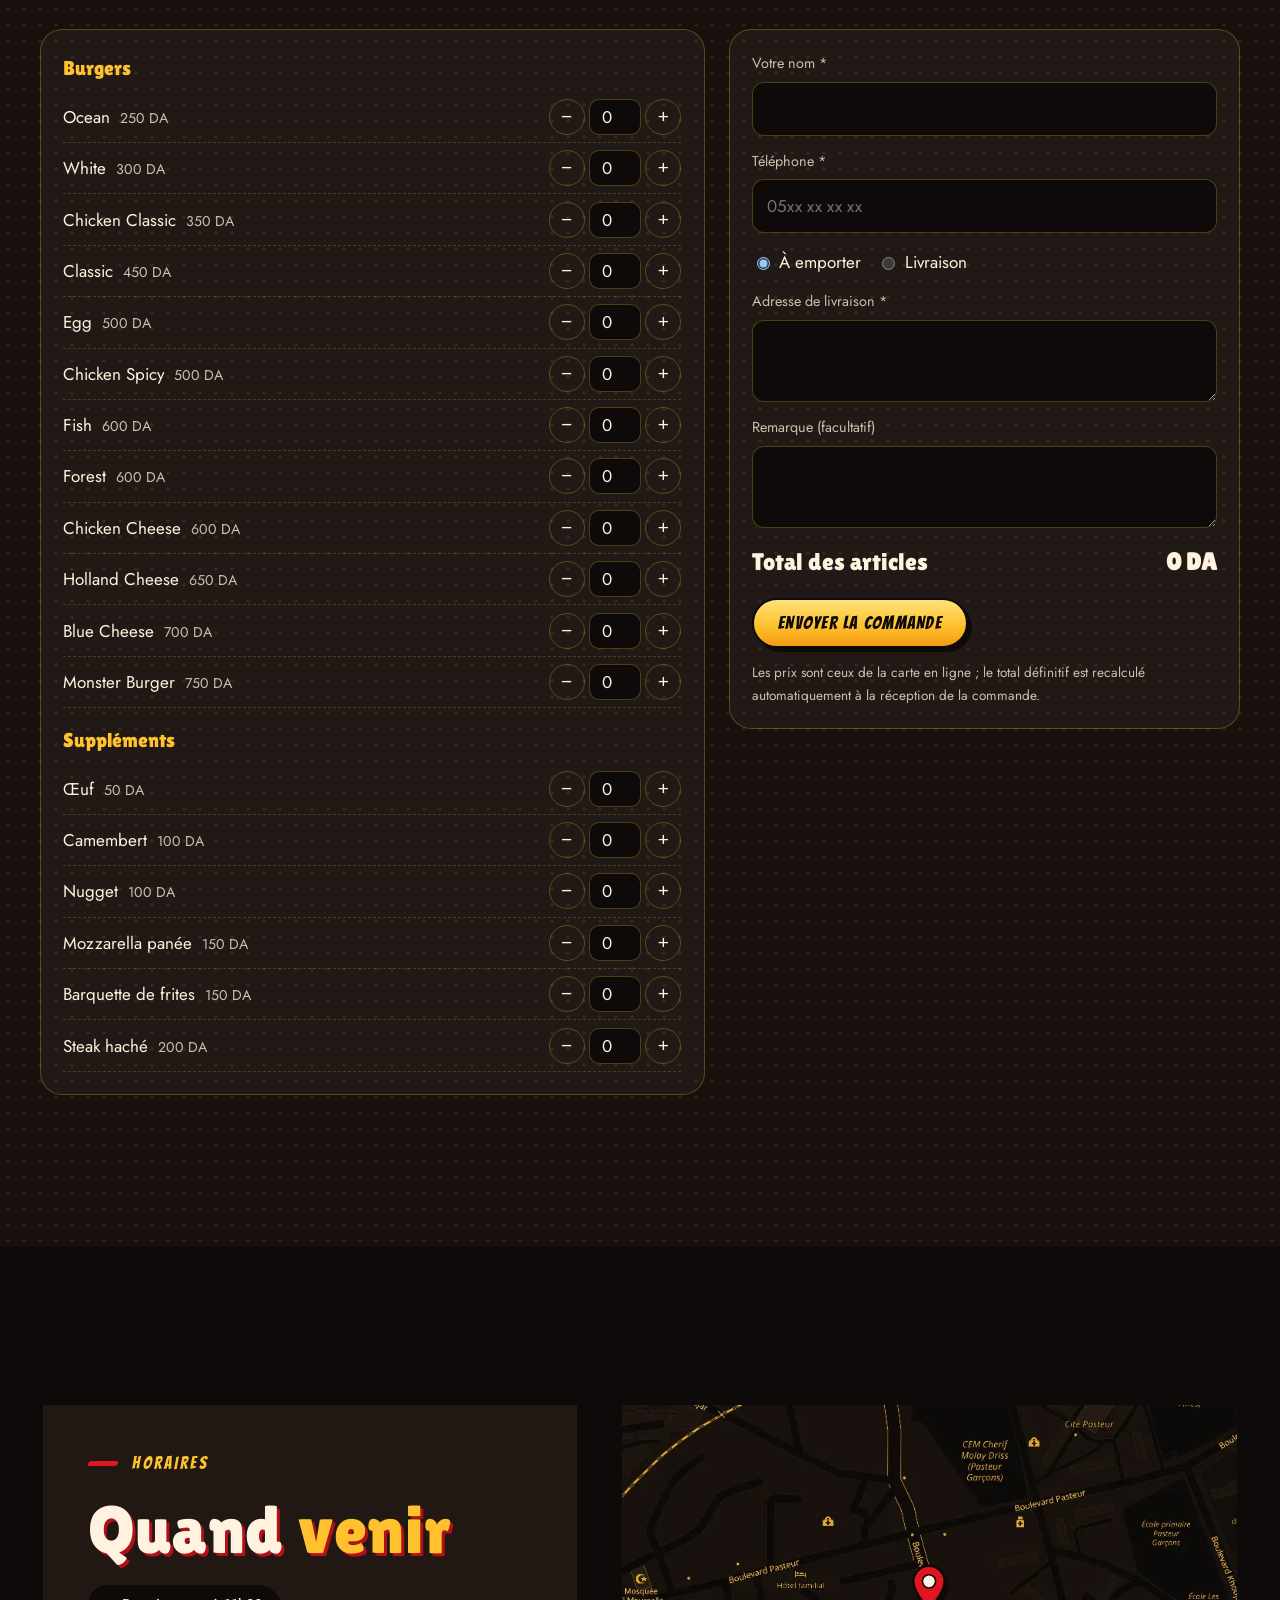
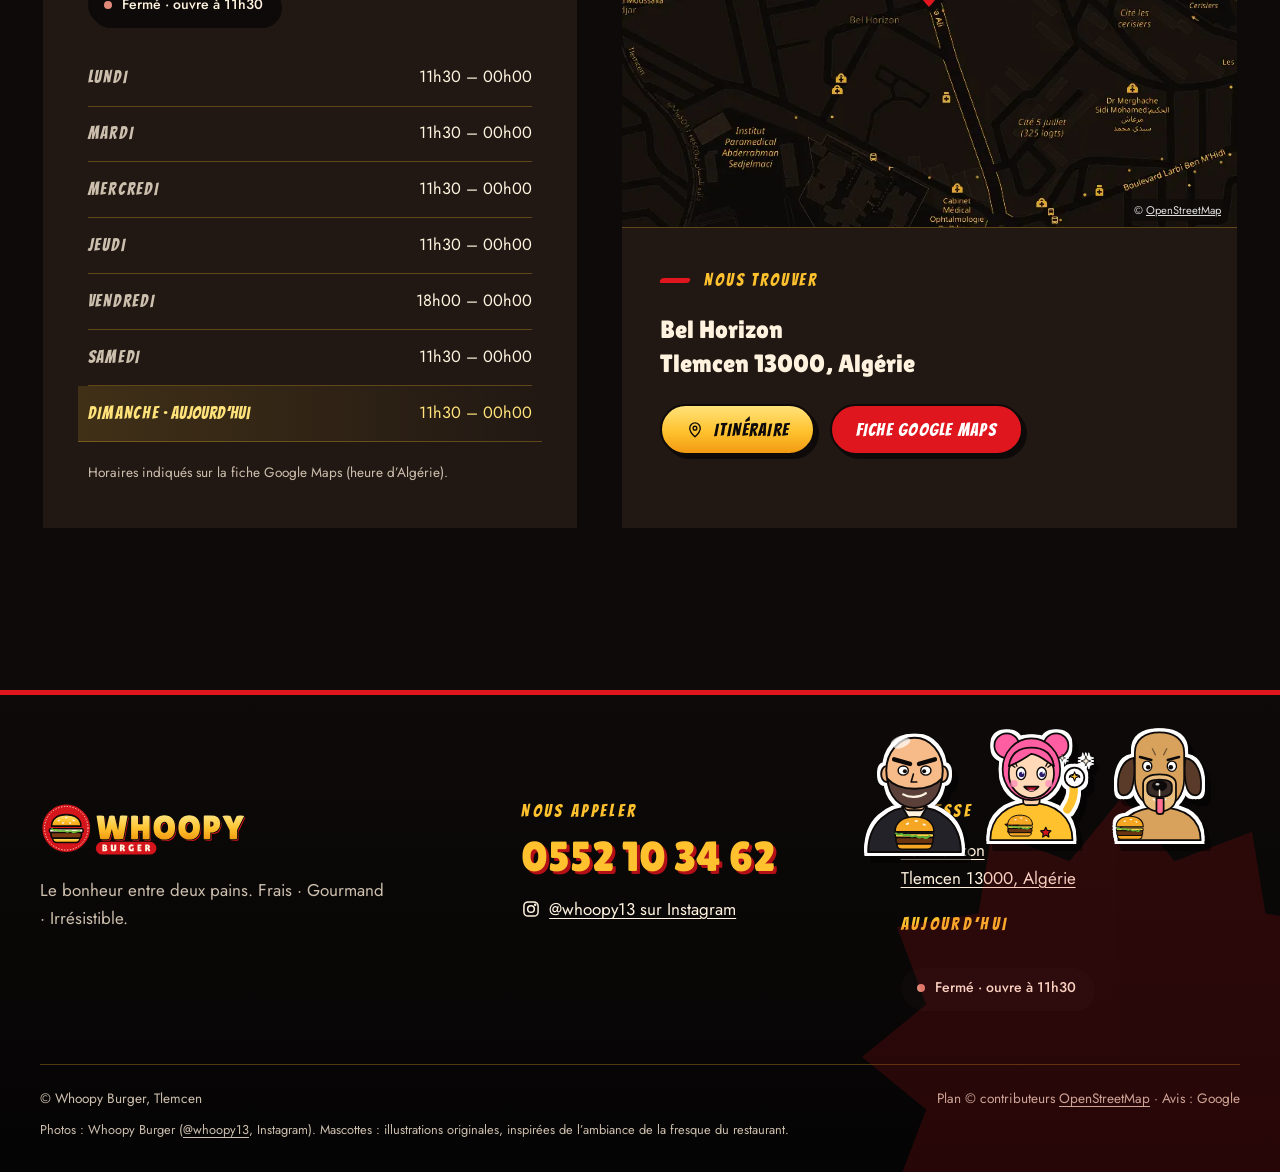
==== commit fba682c0: "Commande : écran « Commande envoyée ! » avec gros bouton « 📞 Appeler pour confirmer » (numéro du CMS" ====
--- a/site/index.html
+++ b/site/index.html
@@ -36,7 +36,7 @@
 <link rel="stylesheet" href="assets/css/style.min.css">
 <script>document.documentElement.className+=' js'</script>
 <script type="application/ld+json">{"@context":"https://schema.org","@type":"Restaurant","@id":"http://127.0.0.1:8768/#restaurant","name":"Whoopy Burger","url":"http://127.0.0.1:8768/","image":["http://127.0.0.1:8768/assets/og-image.jpg"],"logo":"http://127.0.0.1:8768/assets/logo.svg","description":"Burgers savoureux, frites croustillantes et produits de qualité au cœur de Tlemcen. Le bonheur entre deux pains : frais, gourmand, irrésistible.","servesCuisine":["Burgers"],"telephone":"+213552103462","sameAs":["https://www.instagram.com/whoopy13/"],"address":{"@type":"PostalAddress","streetAddress":"Bel Horizon","addressLocality":"Tlemcen","postalCode":"13000","addressCountry":"DZ"},"geo":{"@type":"GeoCoordinates","latitude":34.8795084,"longitude":-1.3257918},"hasMap":"https://www.google.com/maps/place/Whoopy+Burger/data=!4m2!3m1!1s0xd78c9006b9e6ab7:0x92dc5a51ca684292","openingHoursSpecification":[{"@type":"OpeningHoursSpecification","dayOfWeek":["Monday","Tuesday","Wednesday","Thursday","Saturday","Sunday"],"opens":"11:30","closes":"00:00"},{"@type":"OpeningHoursSpecification","dayOfWeek":"Friday","opens":"18:00","closes":"00:00"}],"aggregateRating":{"@type":"AggregateRating","ratingValue":"5.0","bestRating":"5","ratingCount":"35"}}</script>
-<link rel="stylesheet" href="assets/css/commande.css?v=1">
+<link rel="stylesheet" href="assets/css/commande.css?v=2">
 <link rel="stylesheet" href="assets/css/instagram.css?v=1">
 </head>
 <body>
@@ -225,5 +225,5 @@
 </script>
 <script src="config.js"></script>
 <script src="assets/js/app.min.js" defer></script>
-<script src="assets/js/live.js?v=2" defer></script>
+<script src="assets/js/live.js?v=3" defer></script>
 </body></html>
--- a/site/assets/css/commande.css
+++ b/site/assets/css/commande.css
@@ -23,3 +23,17 @@
 .cmd-msg.warn{background:#7a5a1255;border:1px solid #ffc22e}
 .cmd-hp{position:absolute;left:-9999px;width:1px;height:1px;overflow:hidden}
 .commande .fine{color:var(--mut);font-size:.85rem;margin-top:.8rem}
+
+/* Écran « Commande envoyée » + bouton d'appel */
+.cmd-done{max-width:560px;margin:0 auto;text-align:center;background:#ffc22e;color:#1a0e00;border:4px solid #0d0a09;border-radius:28px;padding:1.8rem 1.2rem 1.4rem;box-shadow:8px 8px 0 #e0161e;outline:none;animation:cmdPop .45s cubic-bezier(.2,1.4,.4,1)}
+.cmd-done[hidden]{display:none}
+.cmd-done-ic{font-size:3.2rem;line-height:1}
+.cmd-done-t{font-family:var(--serif);font-size:clamp(1.9rem,7vw,2.6rem);margin:.4rem 0 .5rem;color:#e0161e;text-shadow:2px 2px 0 #0d0a09}
+.cmd-done-p{margin:0 0 1.2rem;font-size:1.05rem}
+.cmd-done .cmd-call{display:flex;justify-content:center;width:100%;font-size:1.25rem;min-height:68px;background:#e0161e;color:#fff;border:3px solid #0d0a09;box-shadow:0 6px 0 #0d0a09;letter-spacing:.02em;text-transform:none;animation:cmdPulse 1.6s ease-in-out infinite}
+.cmd-done .cmd-call:active{transform:translateY(4px);box-shadow:0 2px 0 #0d0a09}
+.cmd-done-num{font-family:var(--serif);font-size:1.4rem;margin:.7rem 0 .9rem}
+.cmd-done .cmd-again{color:#1a0e00;border-color:#0d0a09;background:transparent}
+@keyframes cmdPop{from{transform:scale(.85);opacity:0}to{transform:none;opacity:1}}
+@keyframes cmdPulse{50%{transform:scale(1.04)}}
+@media (prefers-reduced-motion:reduce){.cmd-done,.cmd-done .cmd-call{animation:none}}
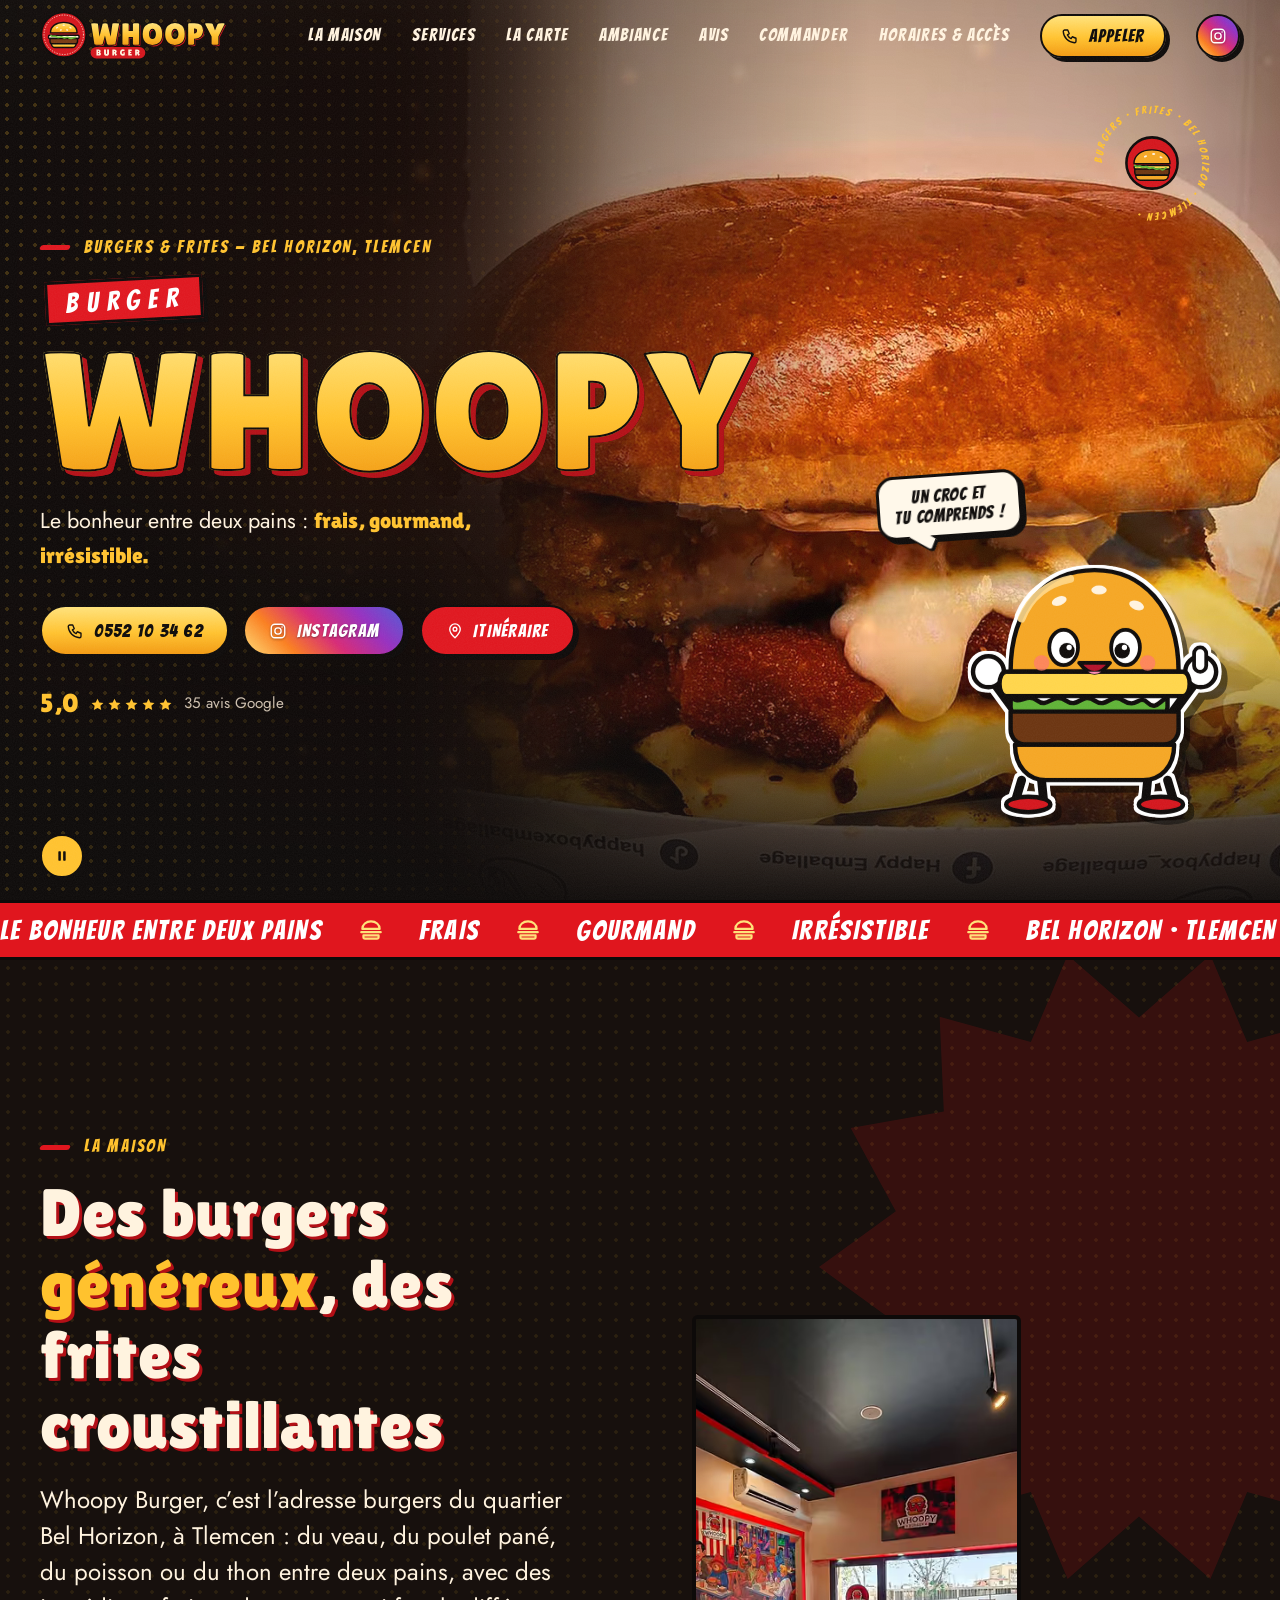
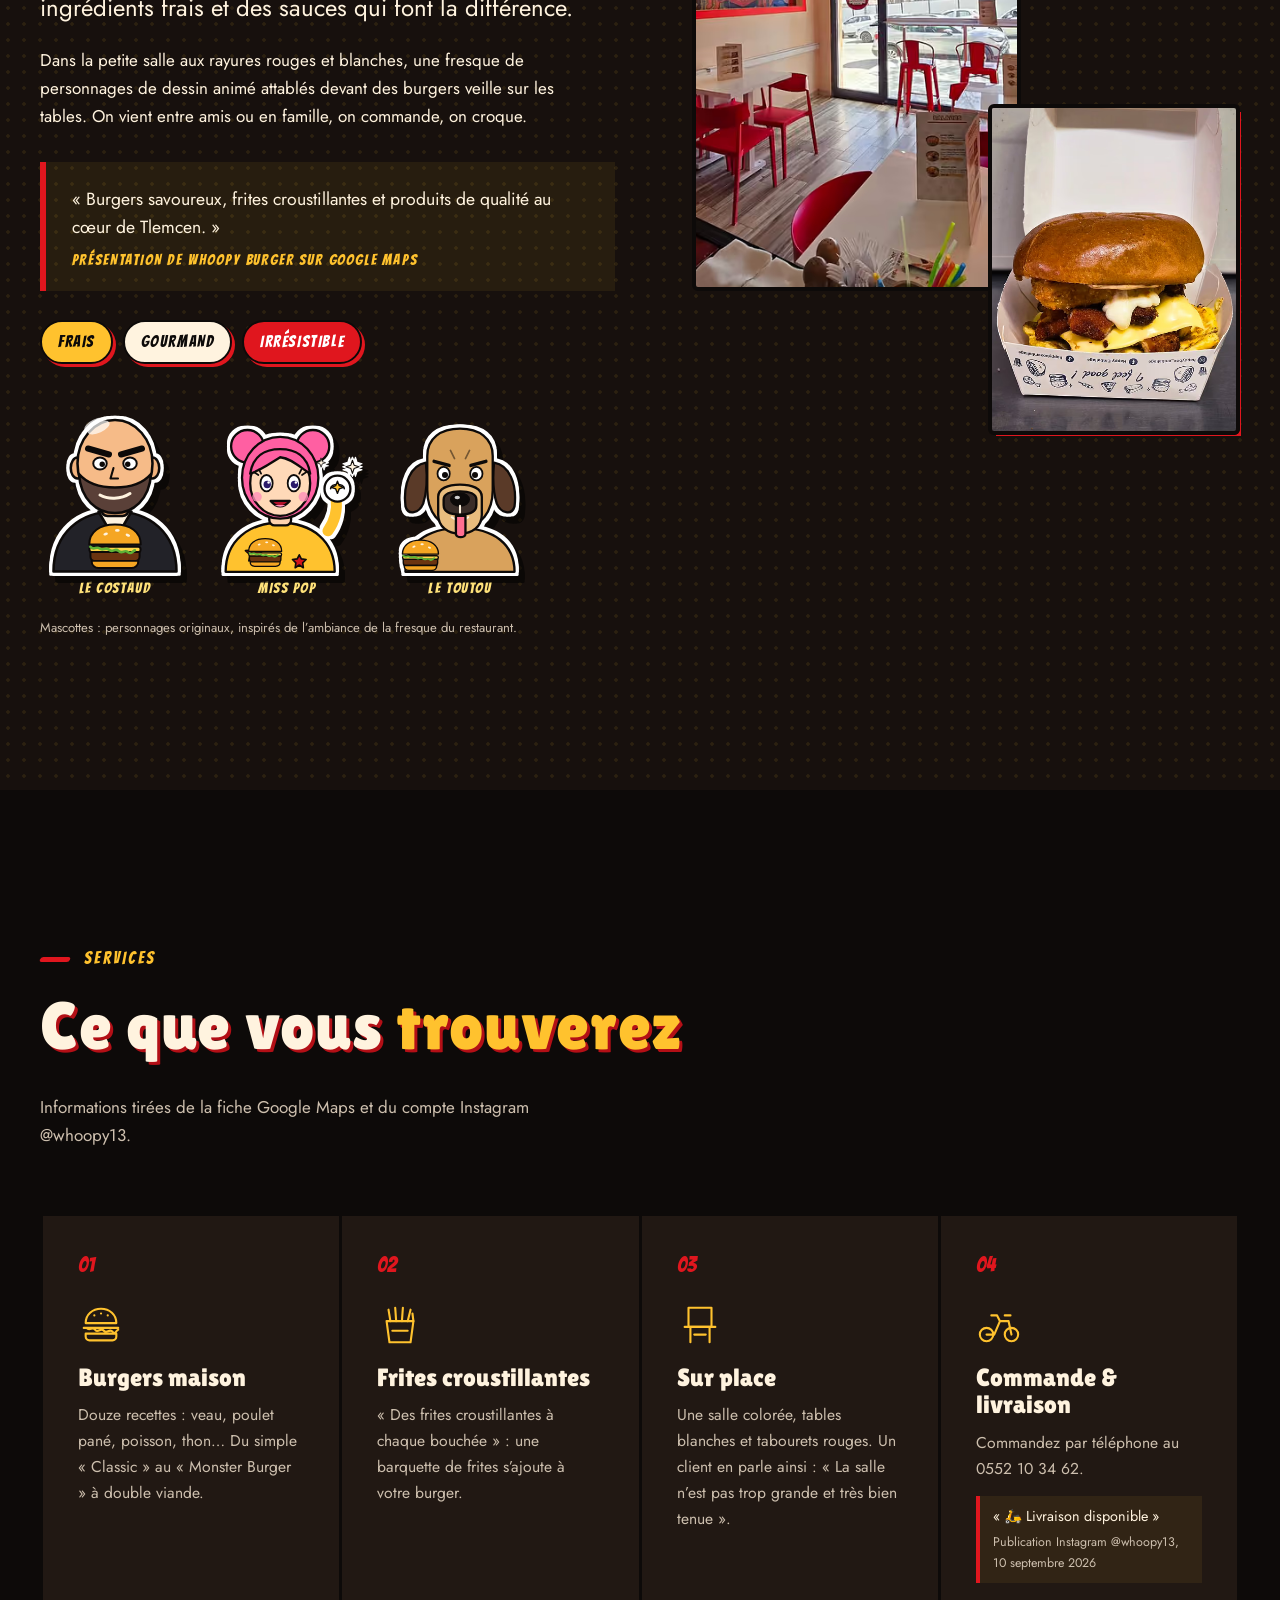
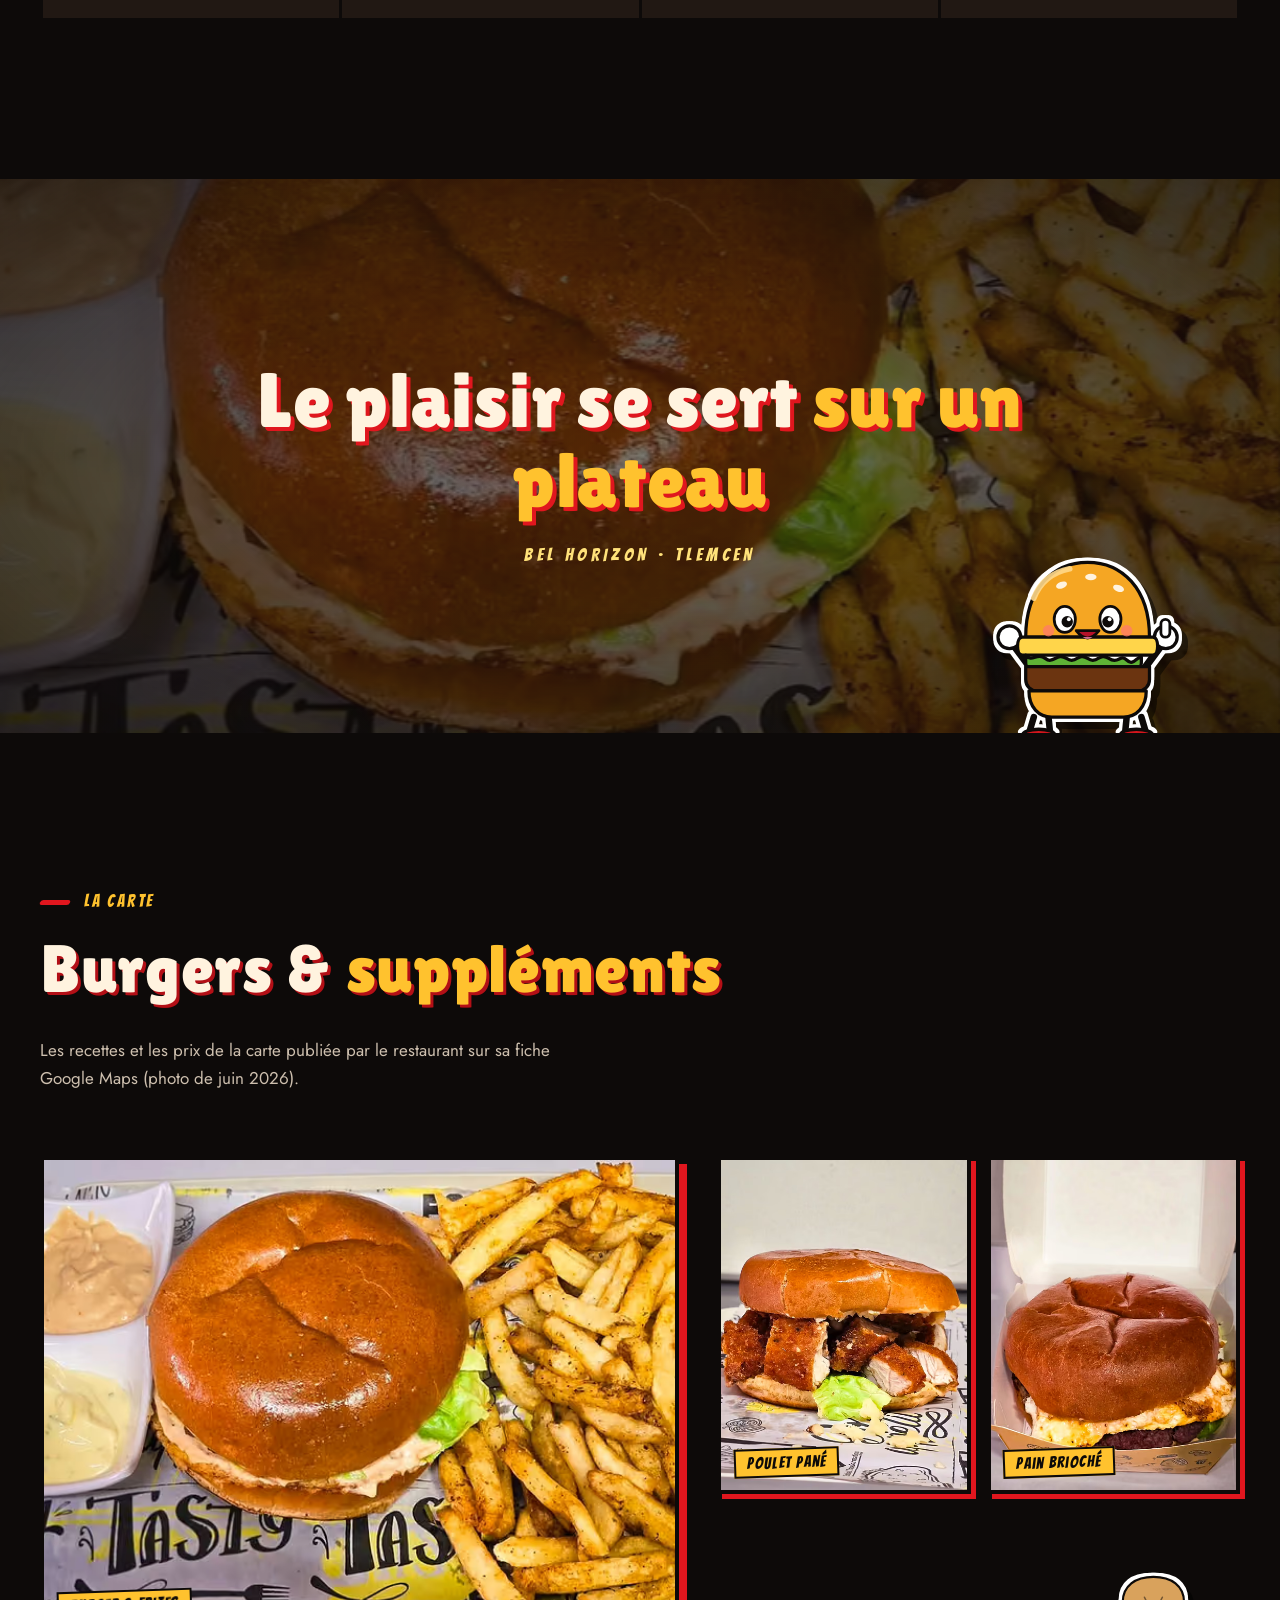
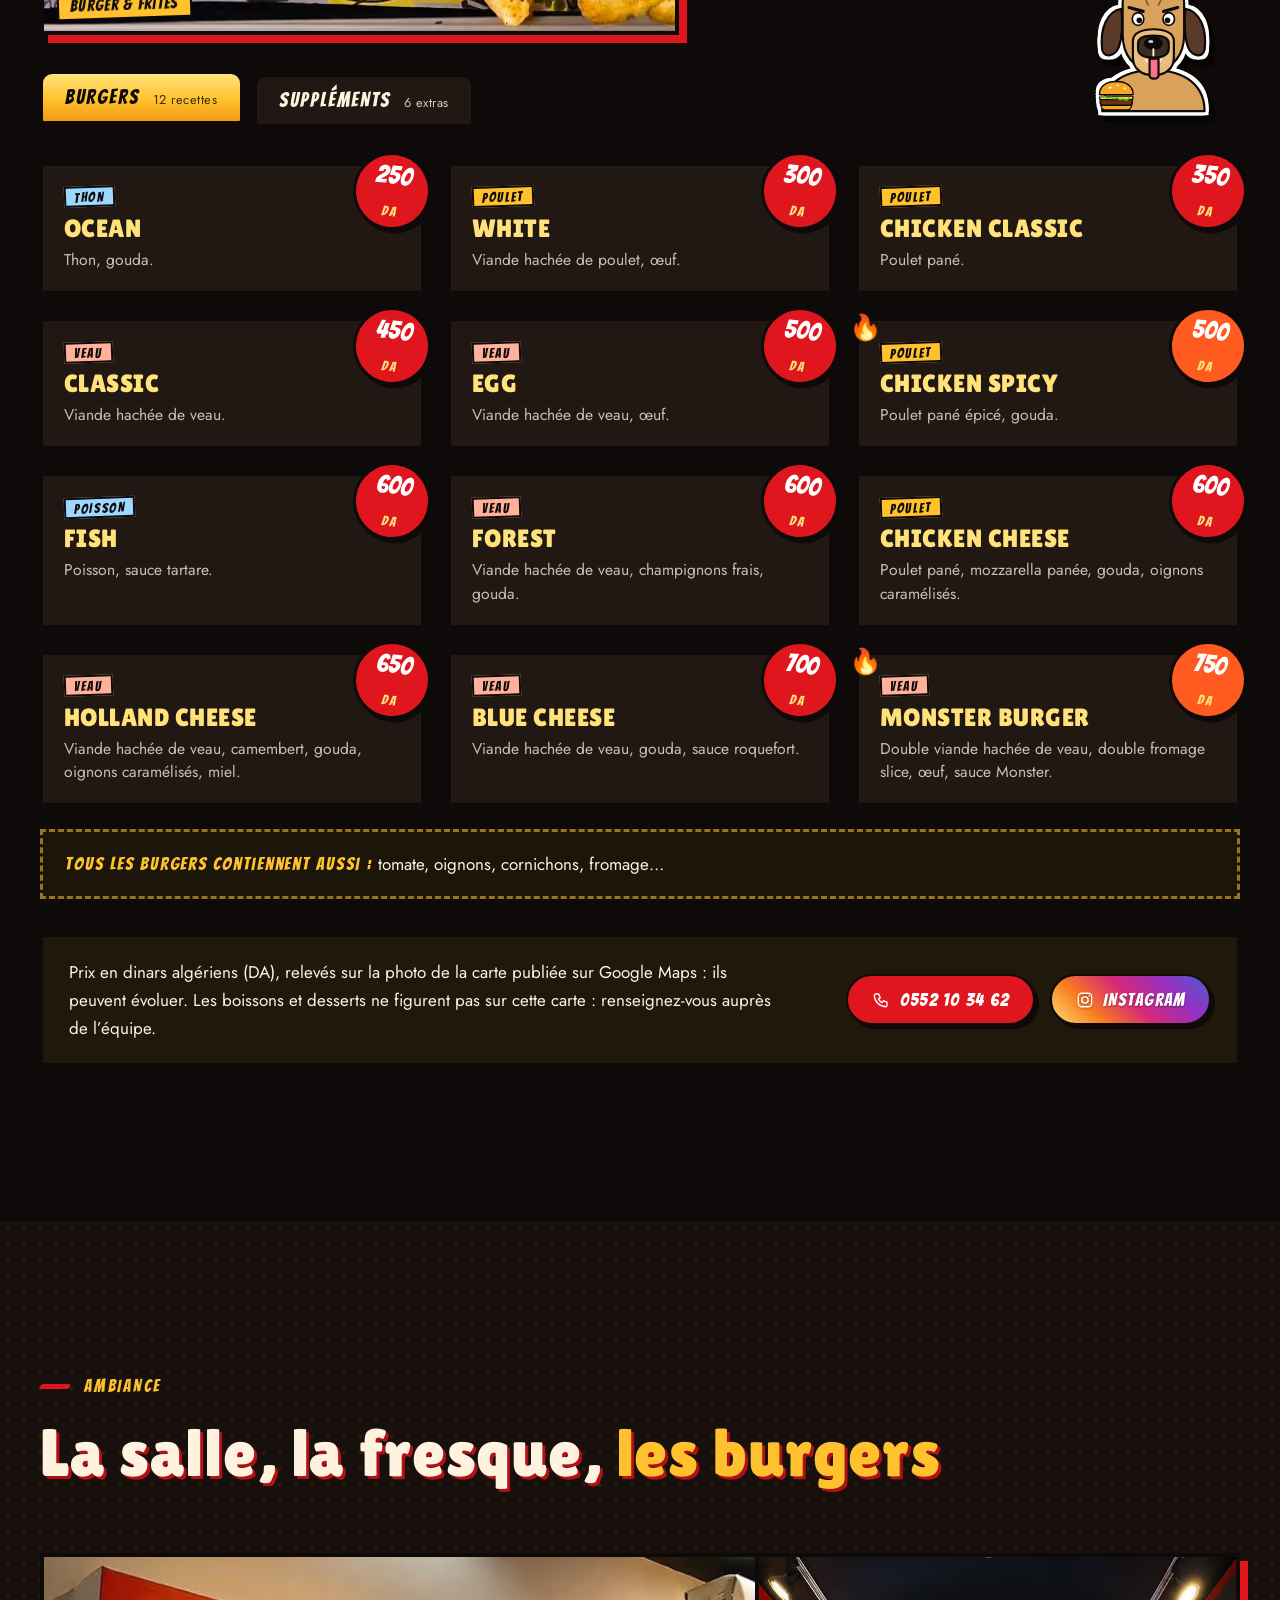
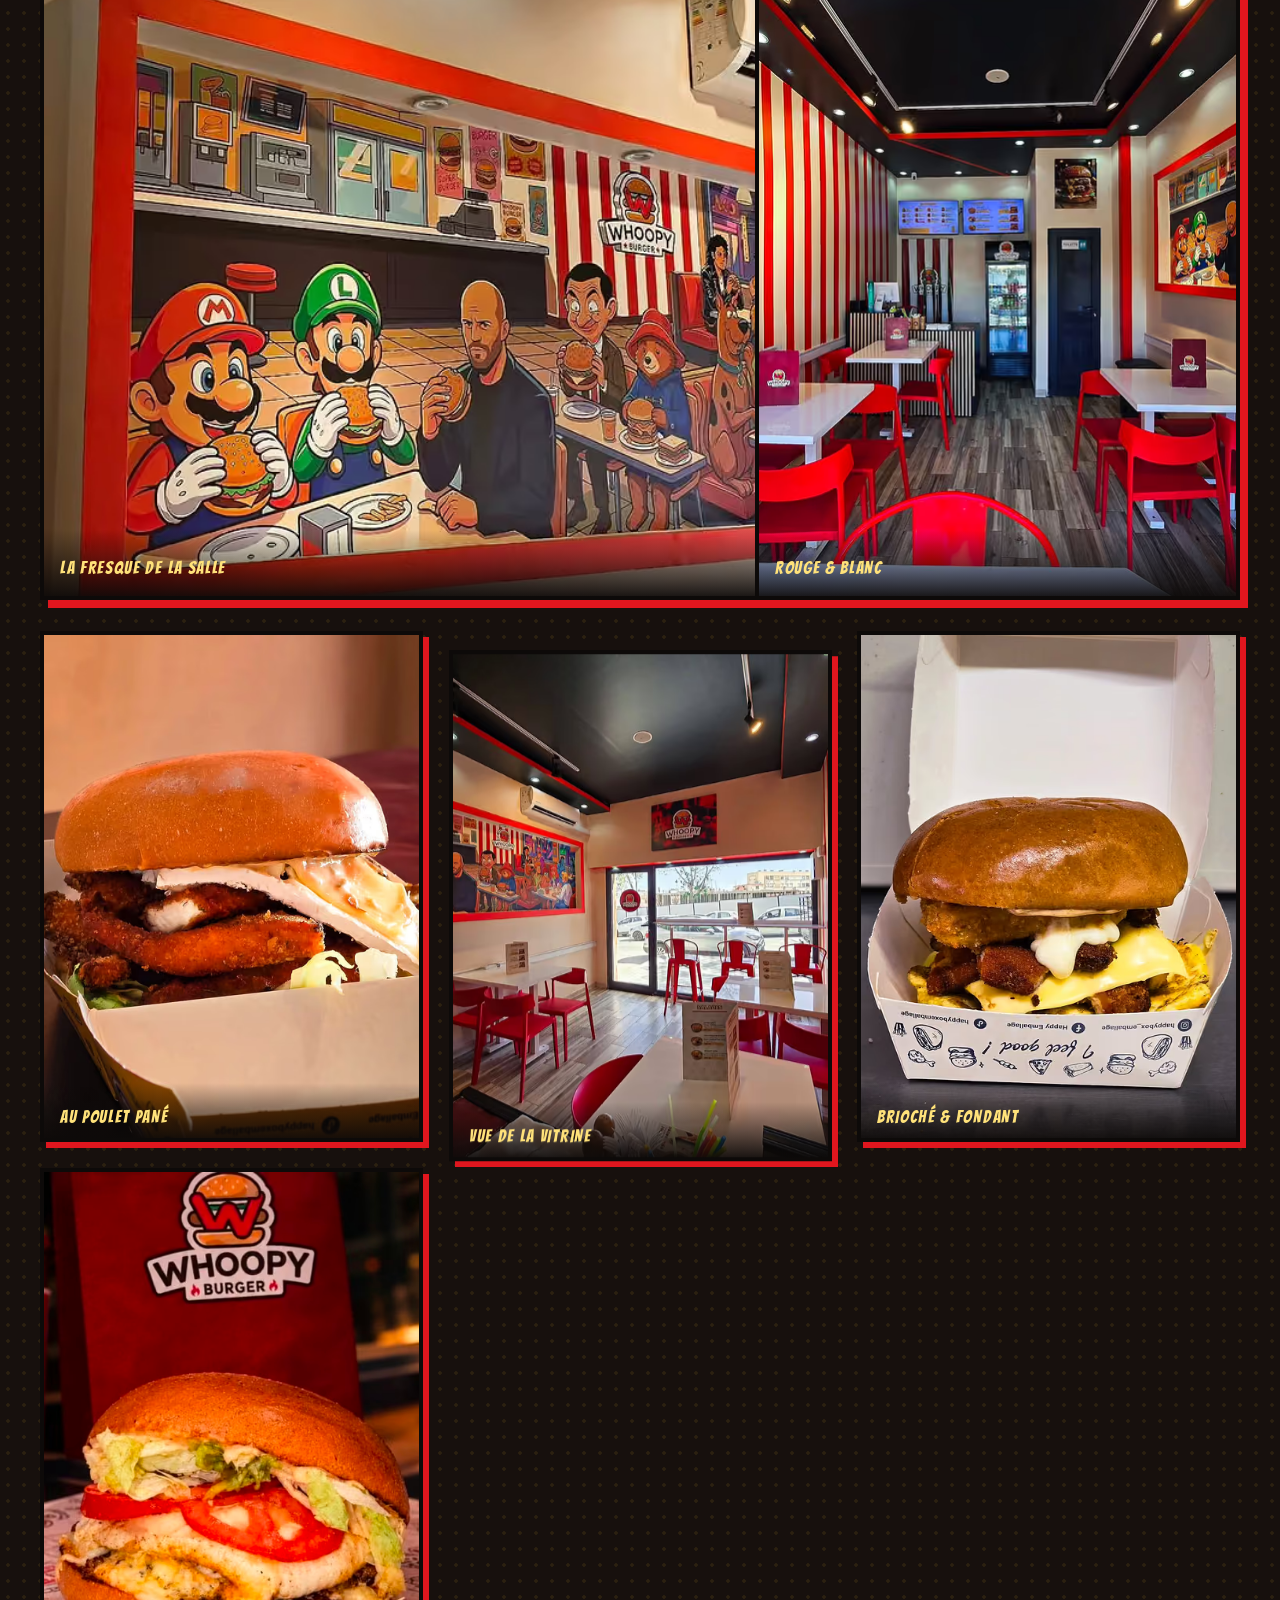
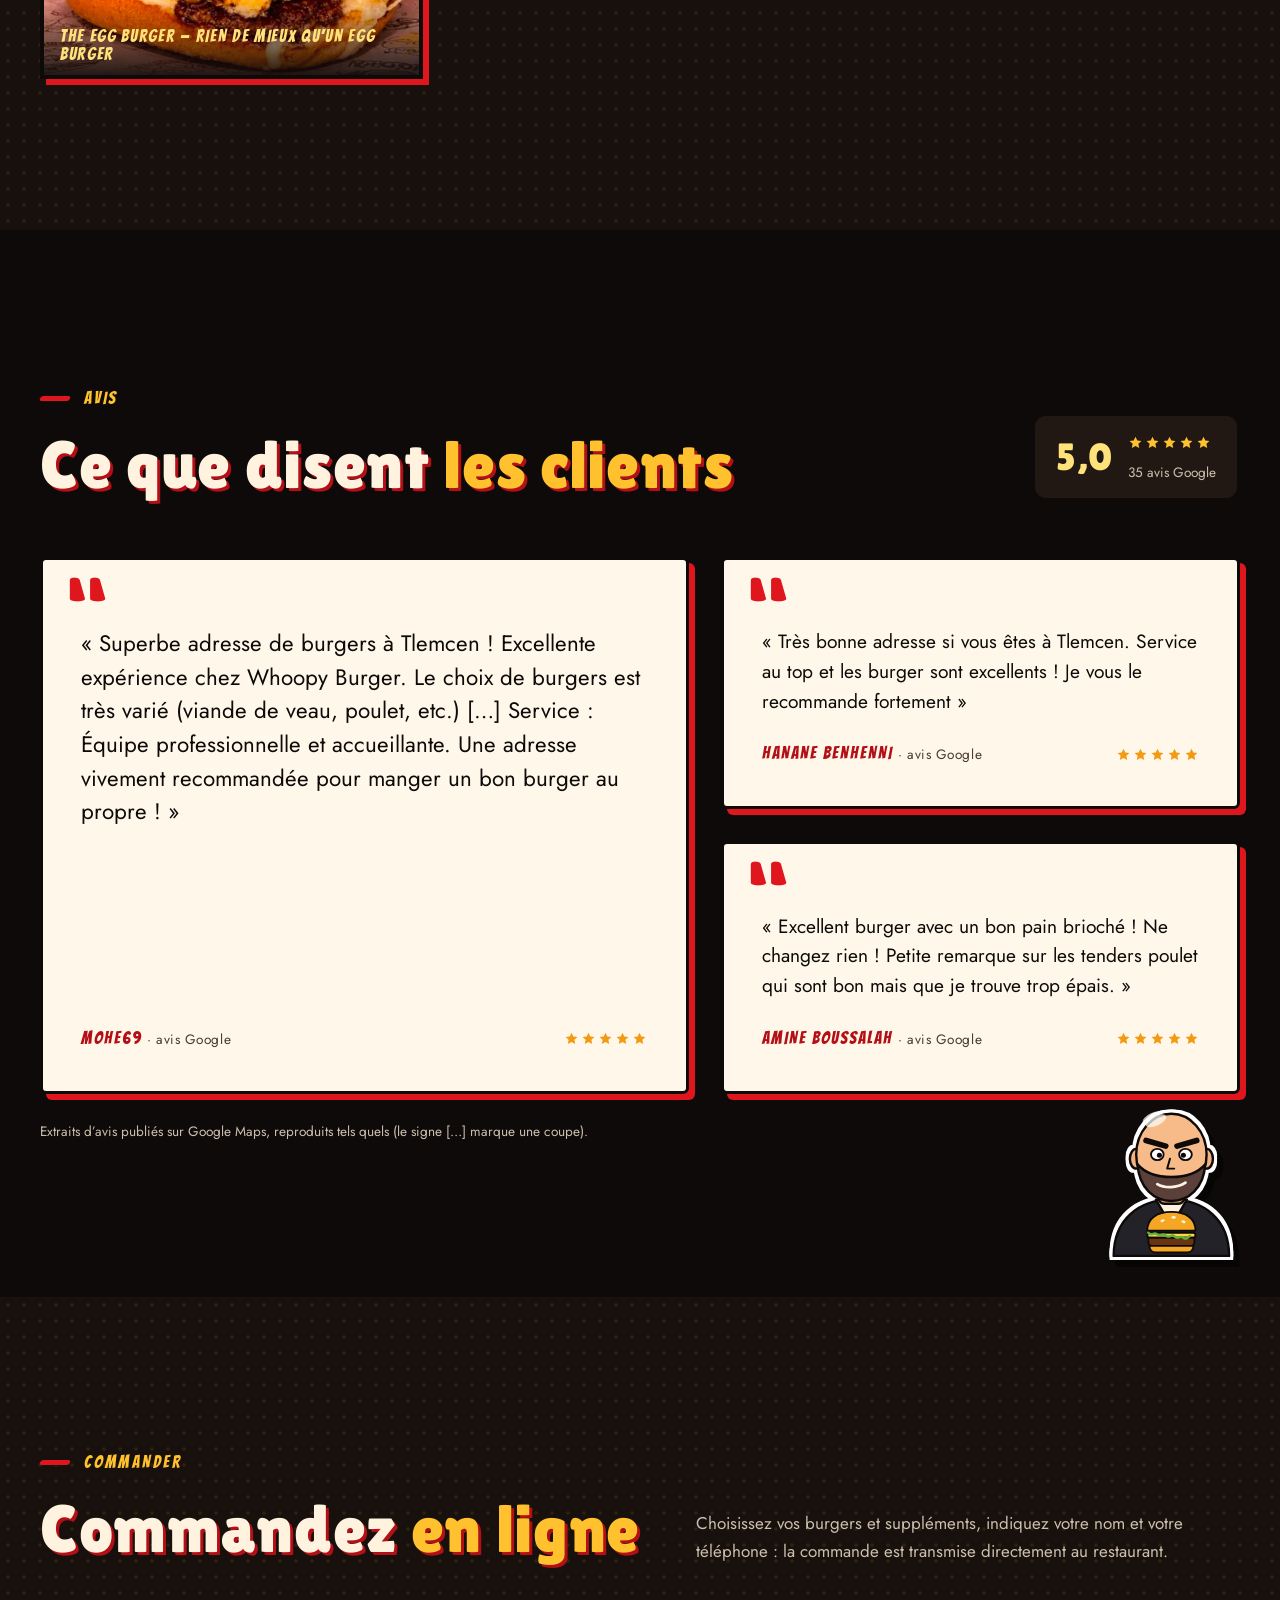
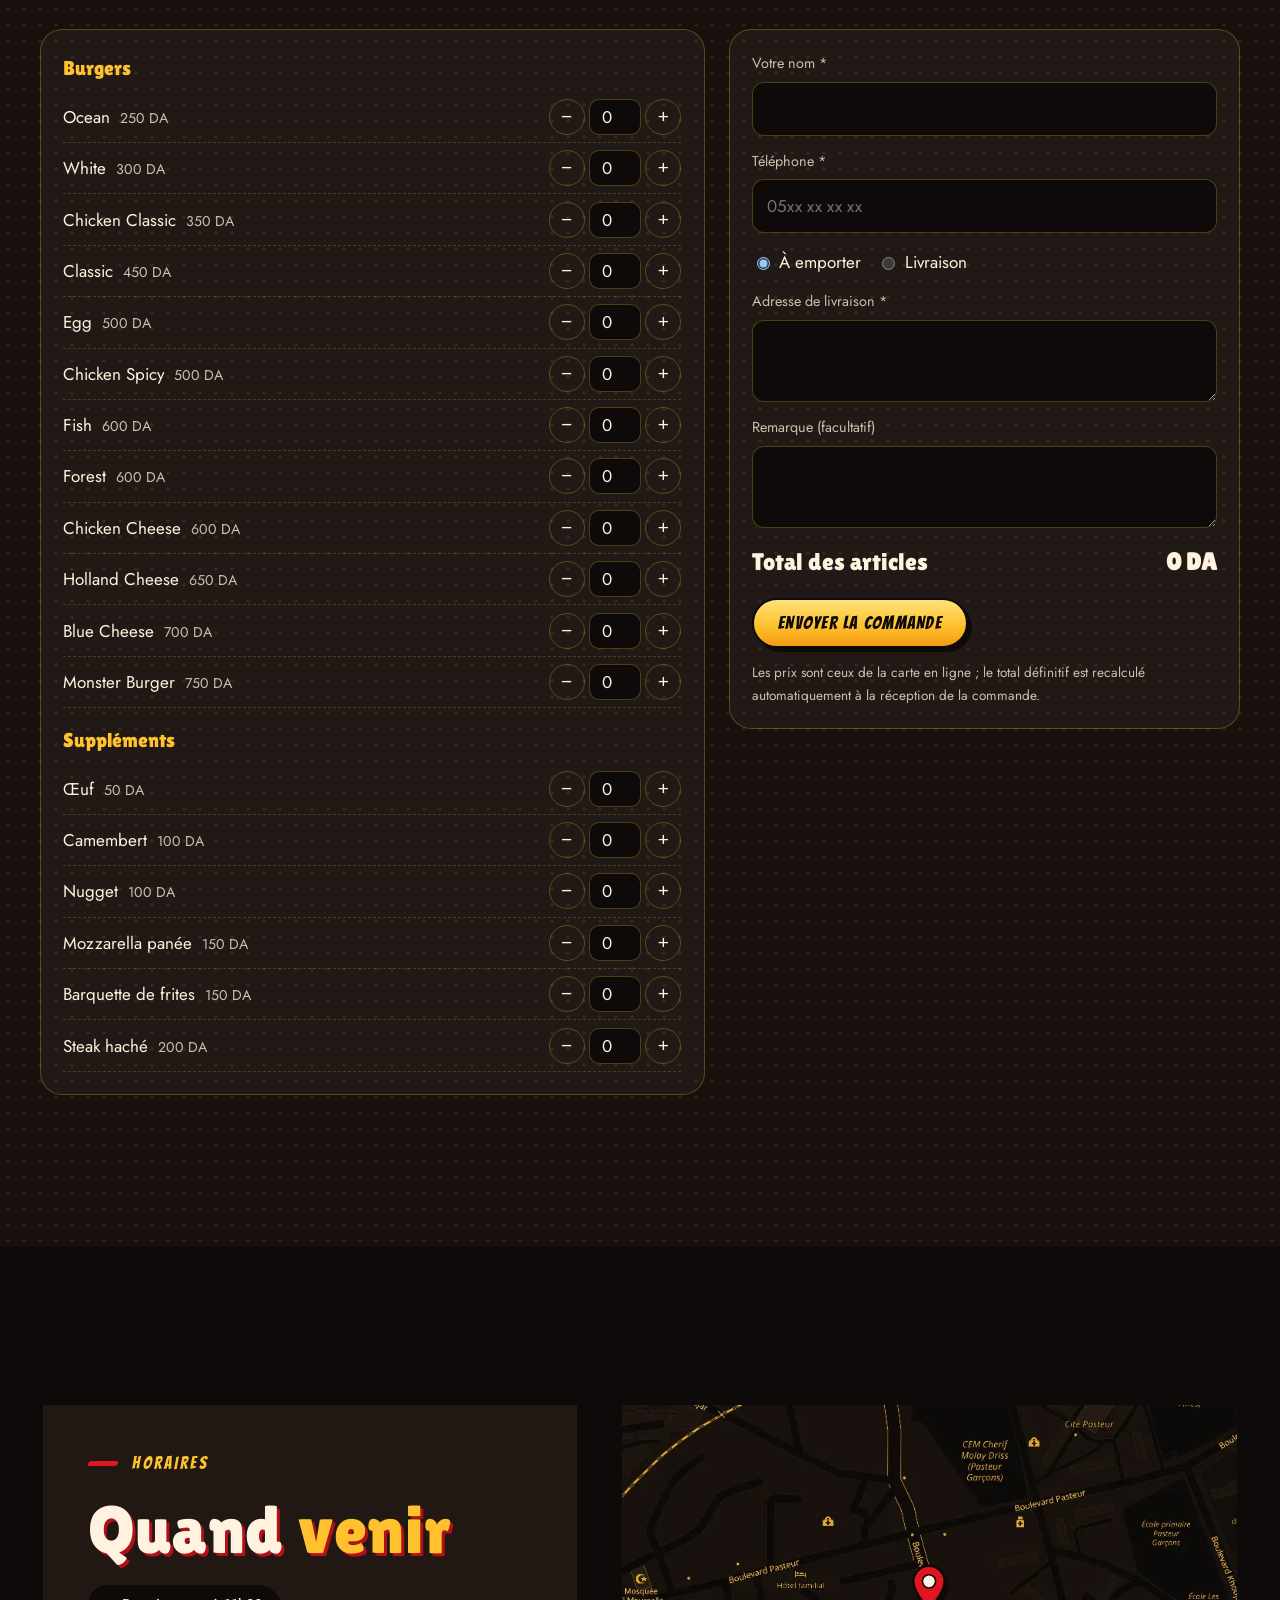
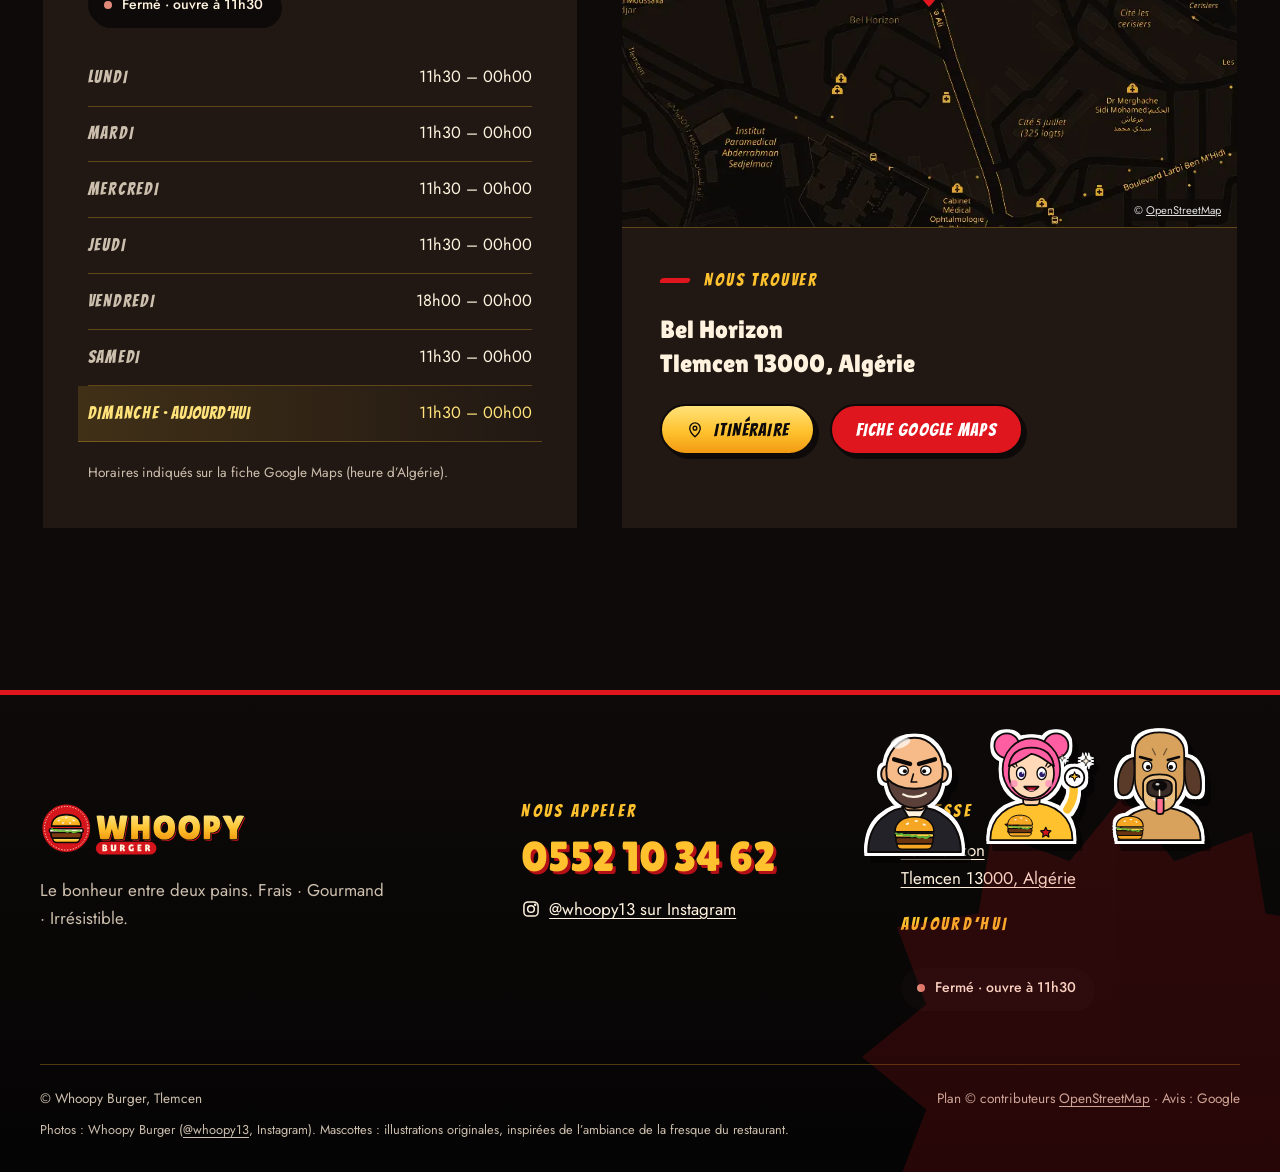
==== commit c239fc9c: "SEO: URLs absolues https://whoopy13.com (canonical, og, JSON-LD, sitemap, robots) + en-têtes de sécu" ====
--- a/site/index.html
+++ b/site/index.html
@@ -5,7 +5,7 @@
 <meta name="viewport" content="width=device-width,initial-scale=1,viewport-fit=cover">
 <title>Whoopy Burger — Burgers &amp; frites à Tlemcen (Bel Horizon)</title>
 <meta name="description" content="Whoopy Burger à Tlemcen (Bel Horizon) : burgers de veau, de poulet pané, de poisson, frites croustillantes. 5/5 sur Google. Ouvert jusqu’à minuit. Appelez le 0552 10 34 62.">
-<link rel="canonical" href="http://127.0.0.1:8768/">
+<link rel="canonical" href="https://whoopy13.com/">
 <meta name="theme-color" content="#0d0a09">
 <meta name="color-scheme" content="dark">
 <meta name="robots" content="index,follow,max-image-preview:large">
@@ -14,14 +14,14 @@
 <meta property="og:site_name" content="Whoopy Burger">
 <meta property="og:title" content="Whoopy Burger — Le bonheur entre deux pains · Tlemcen">
 <meta property="og:description" content="Burgers, frites croustillantes, 5/5 sur Google. Bel Horizon, Tlemcen. Menu, horaires, itinéraire et téléphone.">
-<meta property="og:url" content="http://127.0.0.1:8768/">
-<meta property="og:image" content="http://127.0.0.1:8768/assets/og-image.jpg">
+<meta property="og:url" content="https://whoopy13.com/">
+<meta property="og:image" content="https://whoopy13.com/assets/og-image.jpg">
 <meta property="og:image:width" content="1200"><meta property="og:image:height" content="630">
 <meta property="og:image:alt" content="Whoopy Burger, Tlemcen : un burger généreux dans sa boîte rouge">
 <meta name="twitter:card" content="summary_large_image">
 <meta name="twitter:title" content="Whoopy Burger — Le bonheur entre deux pains · Tlemcen">
 <meta name="twitter:description" content="Burgers, frites croustillantes, 5/5 sur Google. Bel Horizon, Tlemcen.">
-<meta name="twitter:image" content="http://127.0.0.1:8768/assets/og-image.jpg">
+<meta name="twitter:image" content="https://whoopy13.com/assets/og-image.jpg">
 <meta name="geo.region" content="DZ-13"><meta name="geo.placename" content="Tlemcen"><meta name="geo.position" content="34.8795084;-1.3257918"><meta name="ICBM" content="34.8795084, -1.3257918">
 <link rel="icon" href="favicon.svg" type="image/svg+xml">
 <link rel="icon" href="favicon-32.png" sizes="32x32" type="image/png">
@@ -35,7 +35,7 @@
 </style>
 <link rel="stylesheet" href="assets/css/style.min.css">
 <script>document.documentElement.className+=' js'</script>
-<script type="application/ld+json">{"@context":"https://schema.org","@type":"Restaurant","@id":"http://127.0.0.1:8768/#restaurant","name":"Whoopy Burger","url":"http://127.0.0.1:8768/","image":["http://127.0.0.1:8768/assets/og-image.jpg"],"logo":"http://127.0.0.1:8768/assets/logo.svg","description":"Burgers savoureux, frites croustillantes et produits de qualité au cœur de Tlemcen. Le bonheur entre deux pains : frais, gourmand, irrésistible.","servesCuisine":["Burgers"],"telephone":"+213552103462","sameAs":["https://www.instagram.com/whoopy13/"],"address":{"@type":"PostalAddress","streetAddress":"Bel Horizon","addressLocality":"Tlemcen","postalCode":"13000","addressCountry":"DZ"},"geo":{"@type":"GeoCoordinates","latitude":34.8795084,"longitude":-1.3257918},"hasMap":"https://www.google.com/maps/place/Whoopy+Burger/data=!4m2!3m1!1s0xd78c9006b9e6ab7:0x92dc5a51ca684292","openingHoursSpecification":[{"@type":"OpeningHoursSpecification","dayOfWeek":["Monday","Tuesday","Wednesday","Thursday","Saturday","Sunday"],"opens":"11:30","closes":"00:00"},{"@type":"OpeningHoursSpecification","dayOfWeek":"Friday","opens":"18:00","closes":"00:00"}],"aggregateRating":{"@type":"AggregateRating","ratingValue":"5.0","bestRating":"5","ratingCount":"35"}}</script>
+<script type="application/ld+json">{"@context":"https://schema.org","@type":"Restaurant","@id":"https://whoopy13.com/#restaurant","name":"Whoopy Burger","url":"https://whoopy13.com/","image":["https://whoopy13.com/assets/og-image.jpg"],"logo":"https://whoopy13.com/assets/logo.svg","description":"Burgers savoureux, frites croustillantes et produits de qualité au cœur de Tlemcen. Le bonheur entre deux pains : frais, gourmand, irrésistible.","servesCuisine":["Burgers"],"telephone":"+213552103462","sameAs":["https://www.instagram.com/whoopy13/"],"address":{"@type":"PostalAddress","streetAddress":"Bel Horizon","addressLocality":"Tlemcen","postalCode":"13000","addressCountry":"DZ"},"geo":{"@type":"GeoCoordinates","latitude":34.8795084,"longitude":-1.3257918},"hasMap":"https://www.google.com/maps/place/Whoopy+Burger/data=!4m2!3m1!1s0xd78c9006b9e6ab7:0x92dc5a51ca684292","openingHoursSpecification":[{"@type":"OpeningHoursSpecification","dayOfWeek":["Monday","Tuesday","Wednesday","Thursday","Saturday","Sunday"],"opens":"11:30","closes":"00:00"},{"@type":"OpeningHoursSpecification","dayOfWeek":"Friday","opens":"18:00","closes":"00:00"}],"aggregateRating":{"@type":"AggregateRating","ratingValue":"5.0","bestRating":"5","ratingCount":"35"}}</script>
 <link rel="stylesheet" href="assets/css/commande.css?v=2">
 <link rel="stylesheet" href="assets/css/instagram.css?v=1">
 </head>
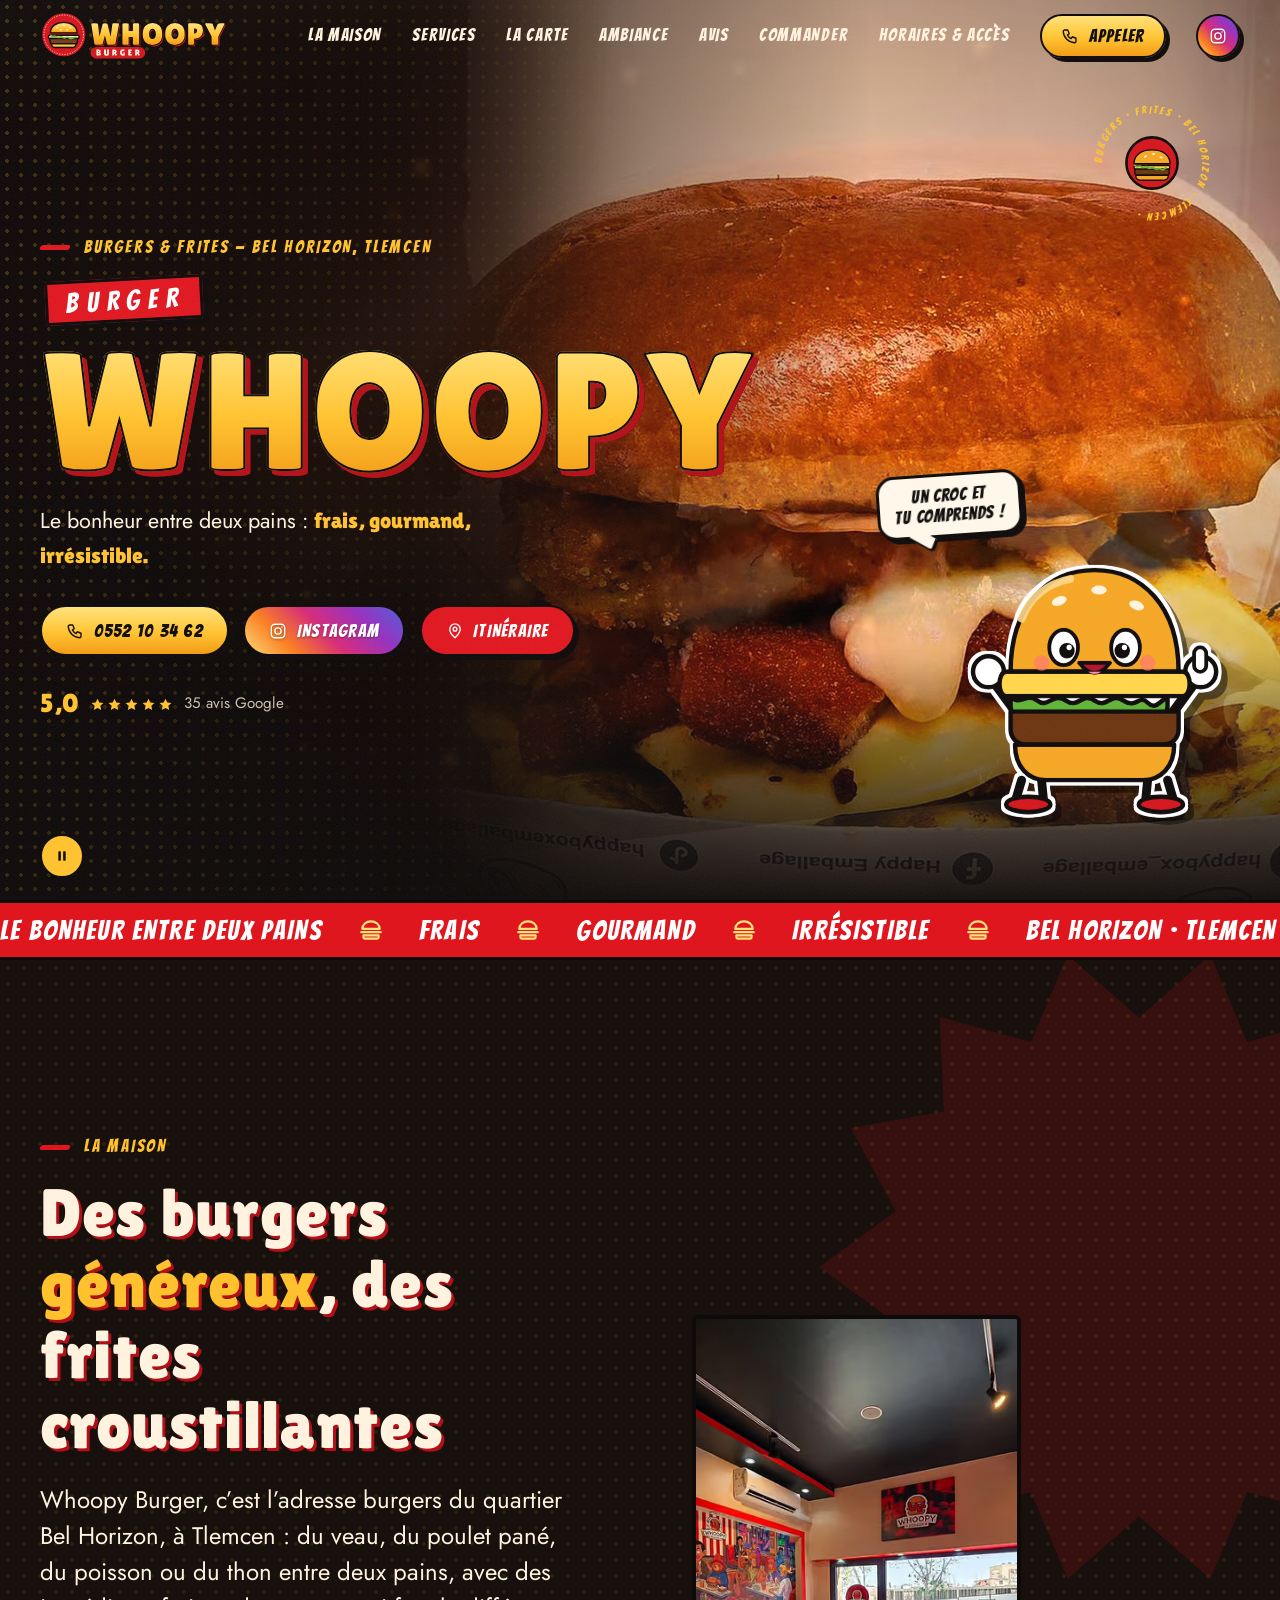
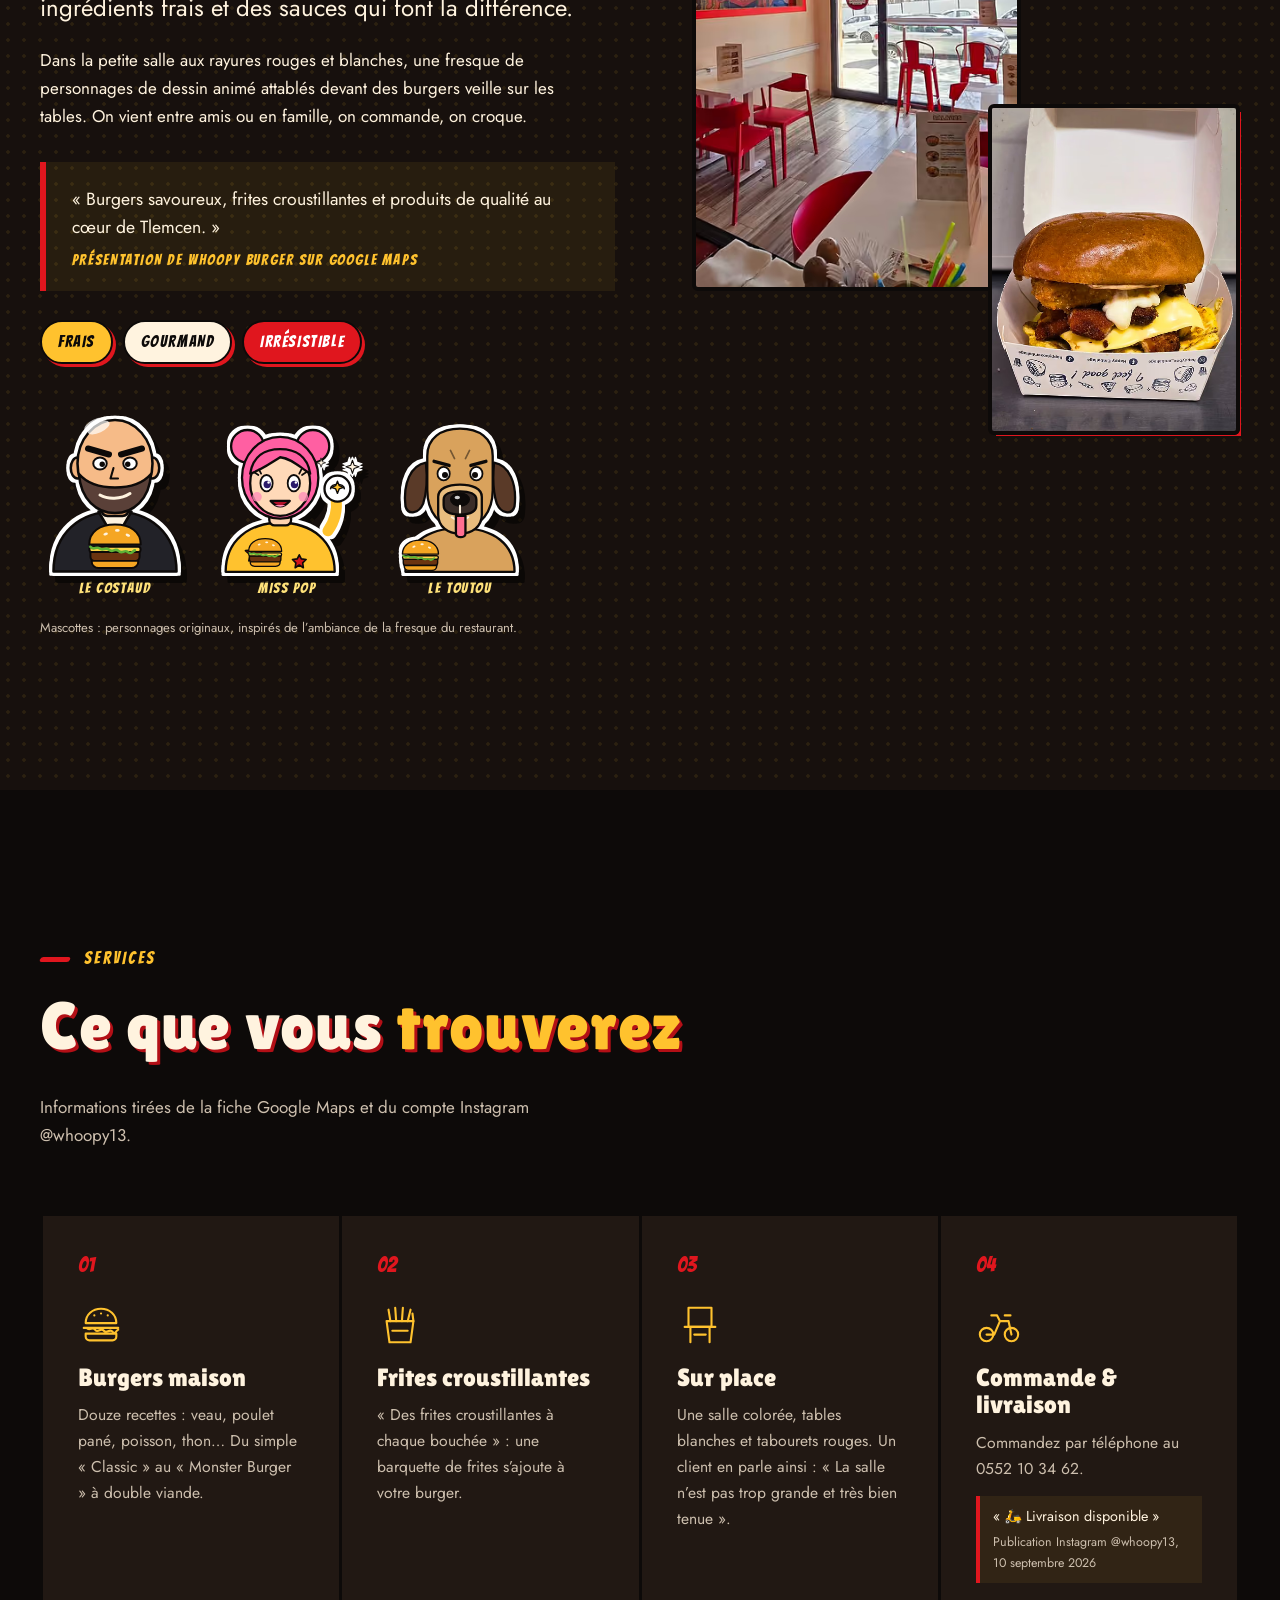
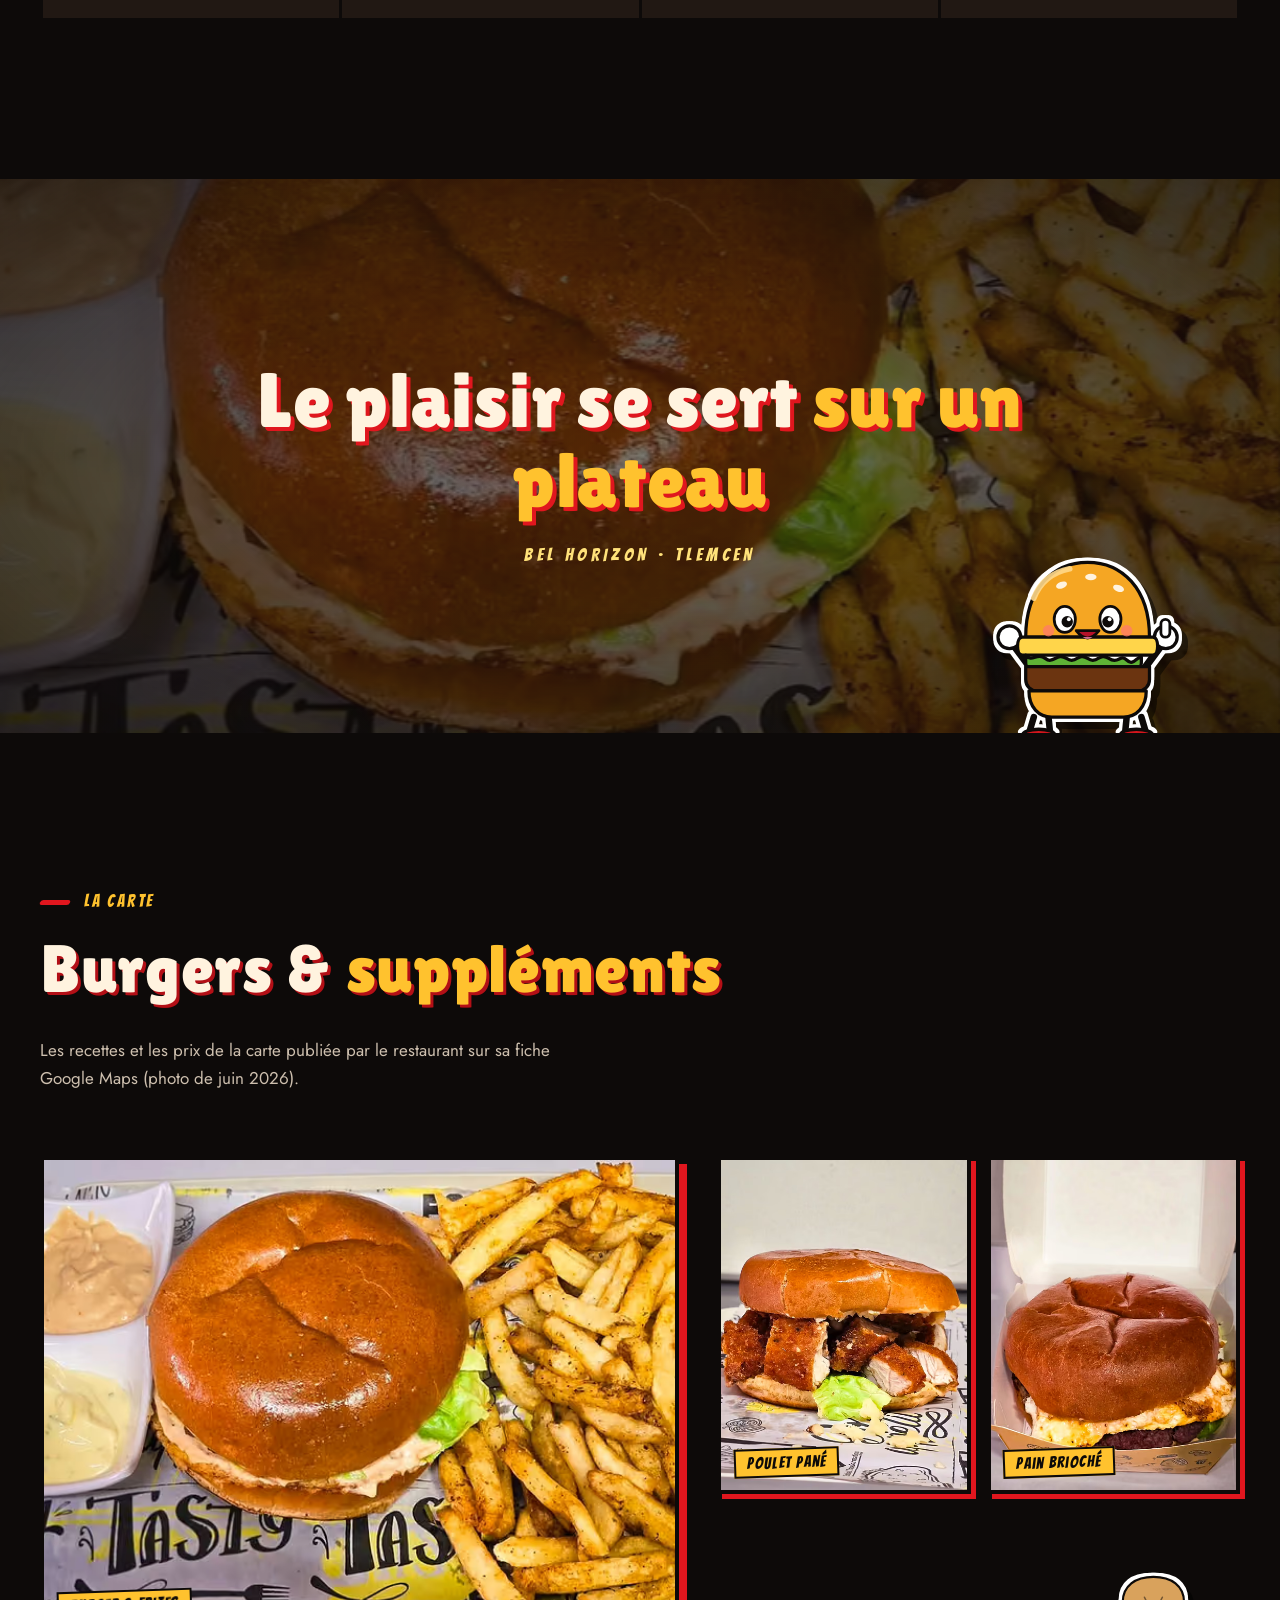
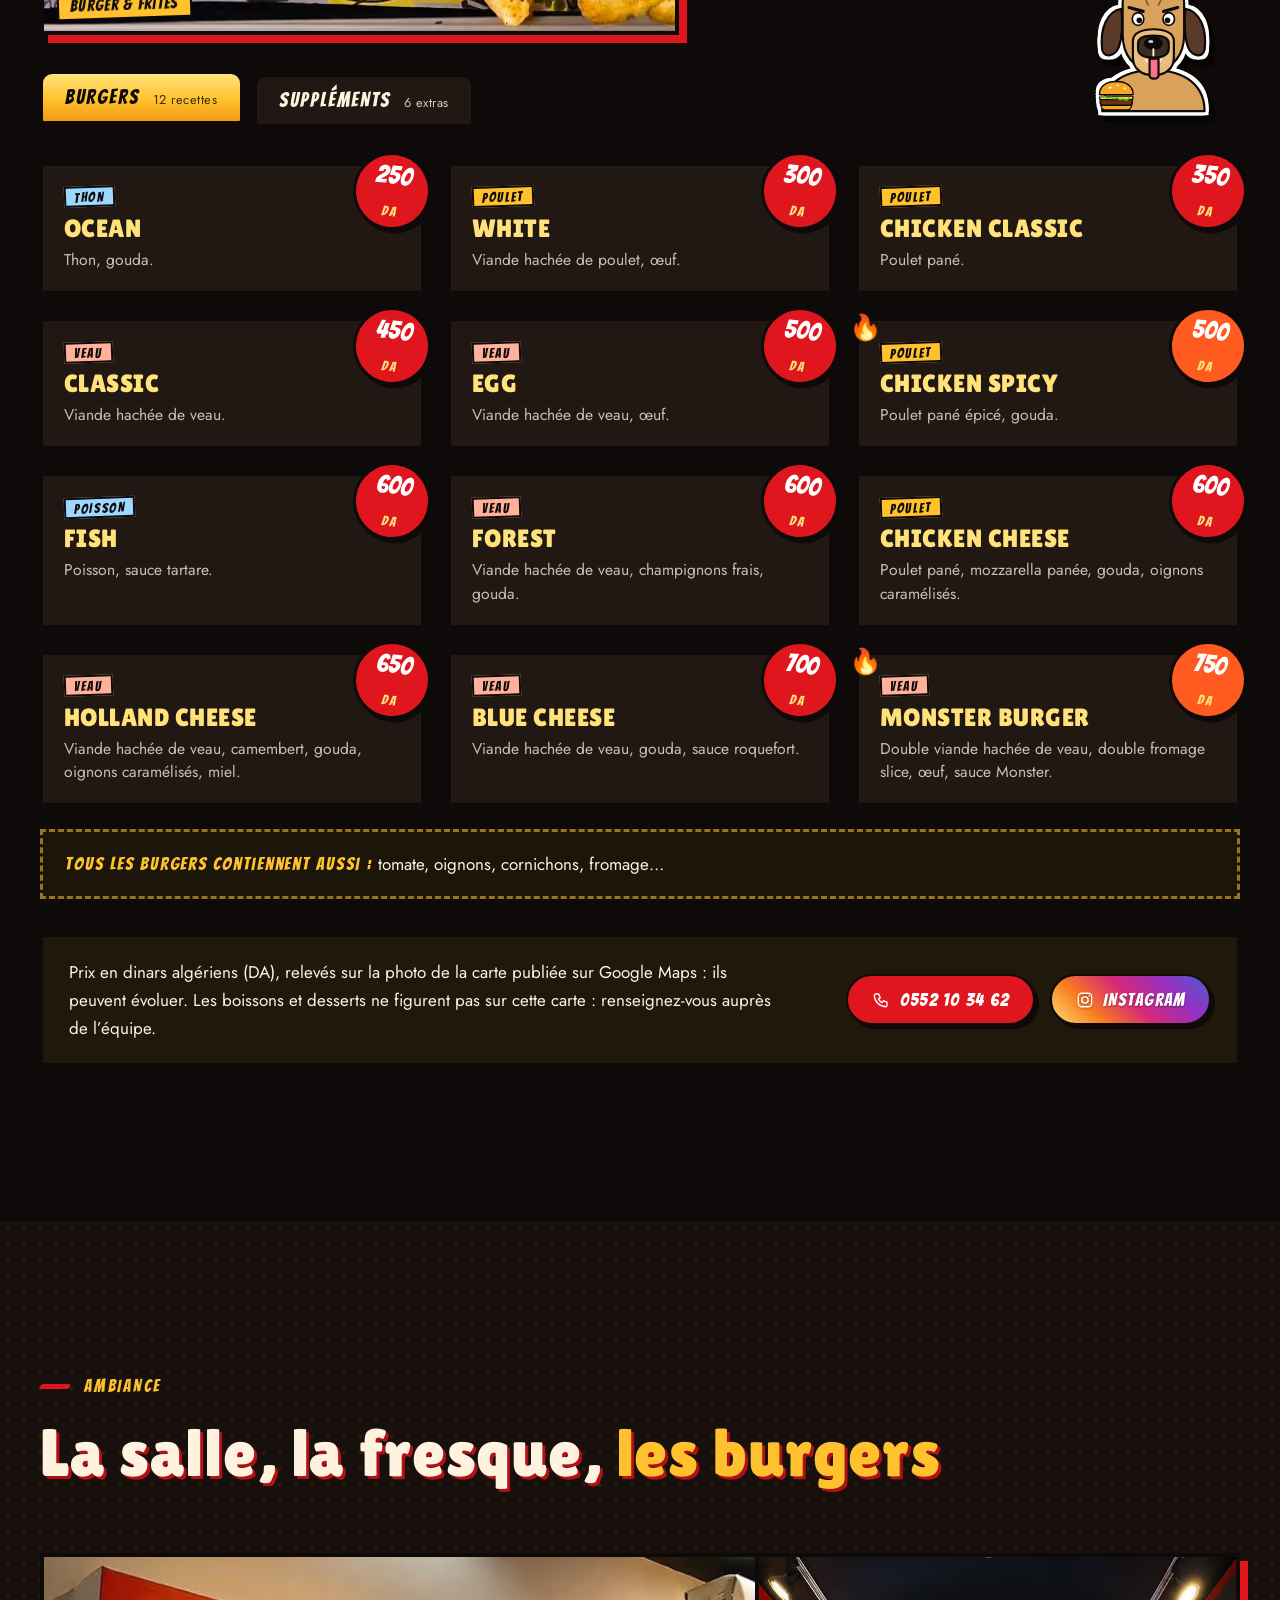
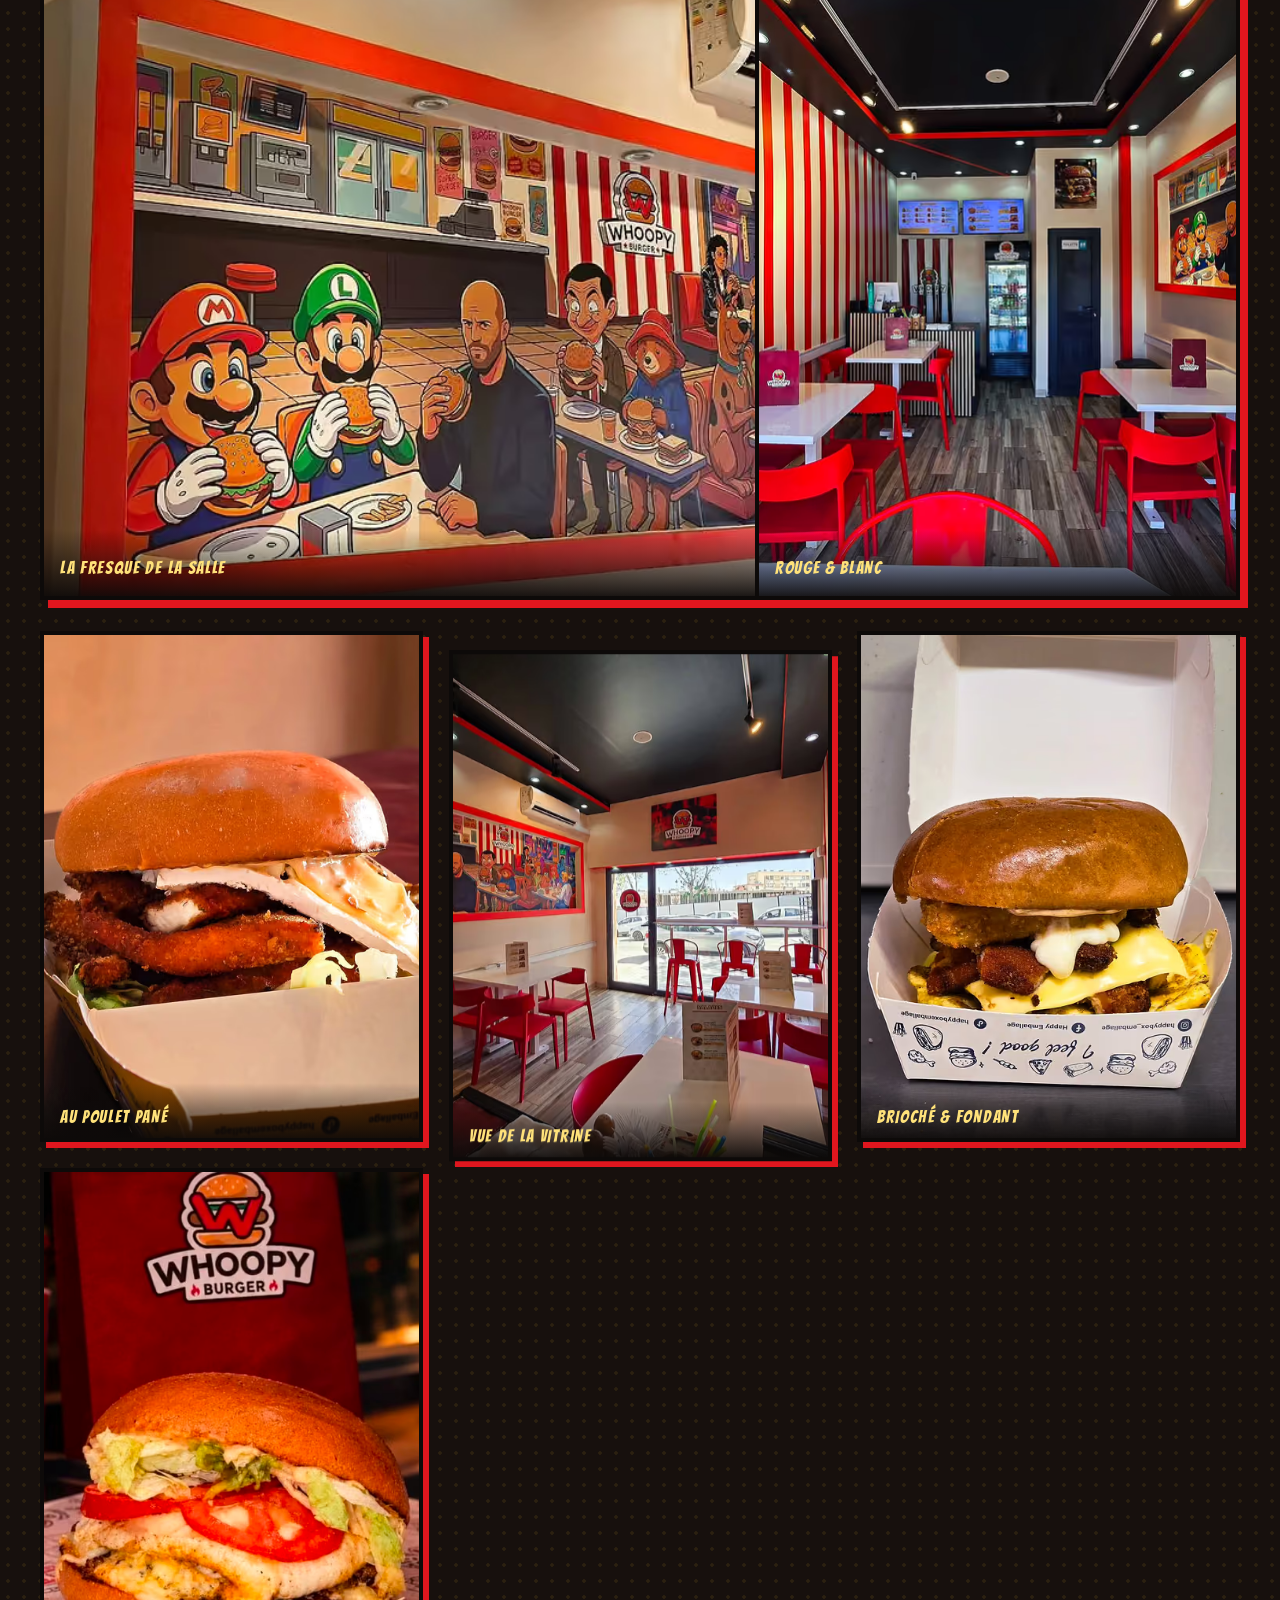
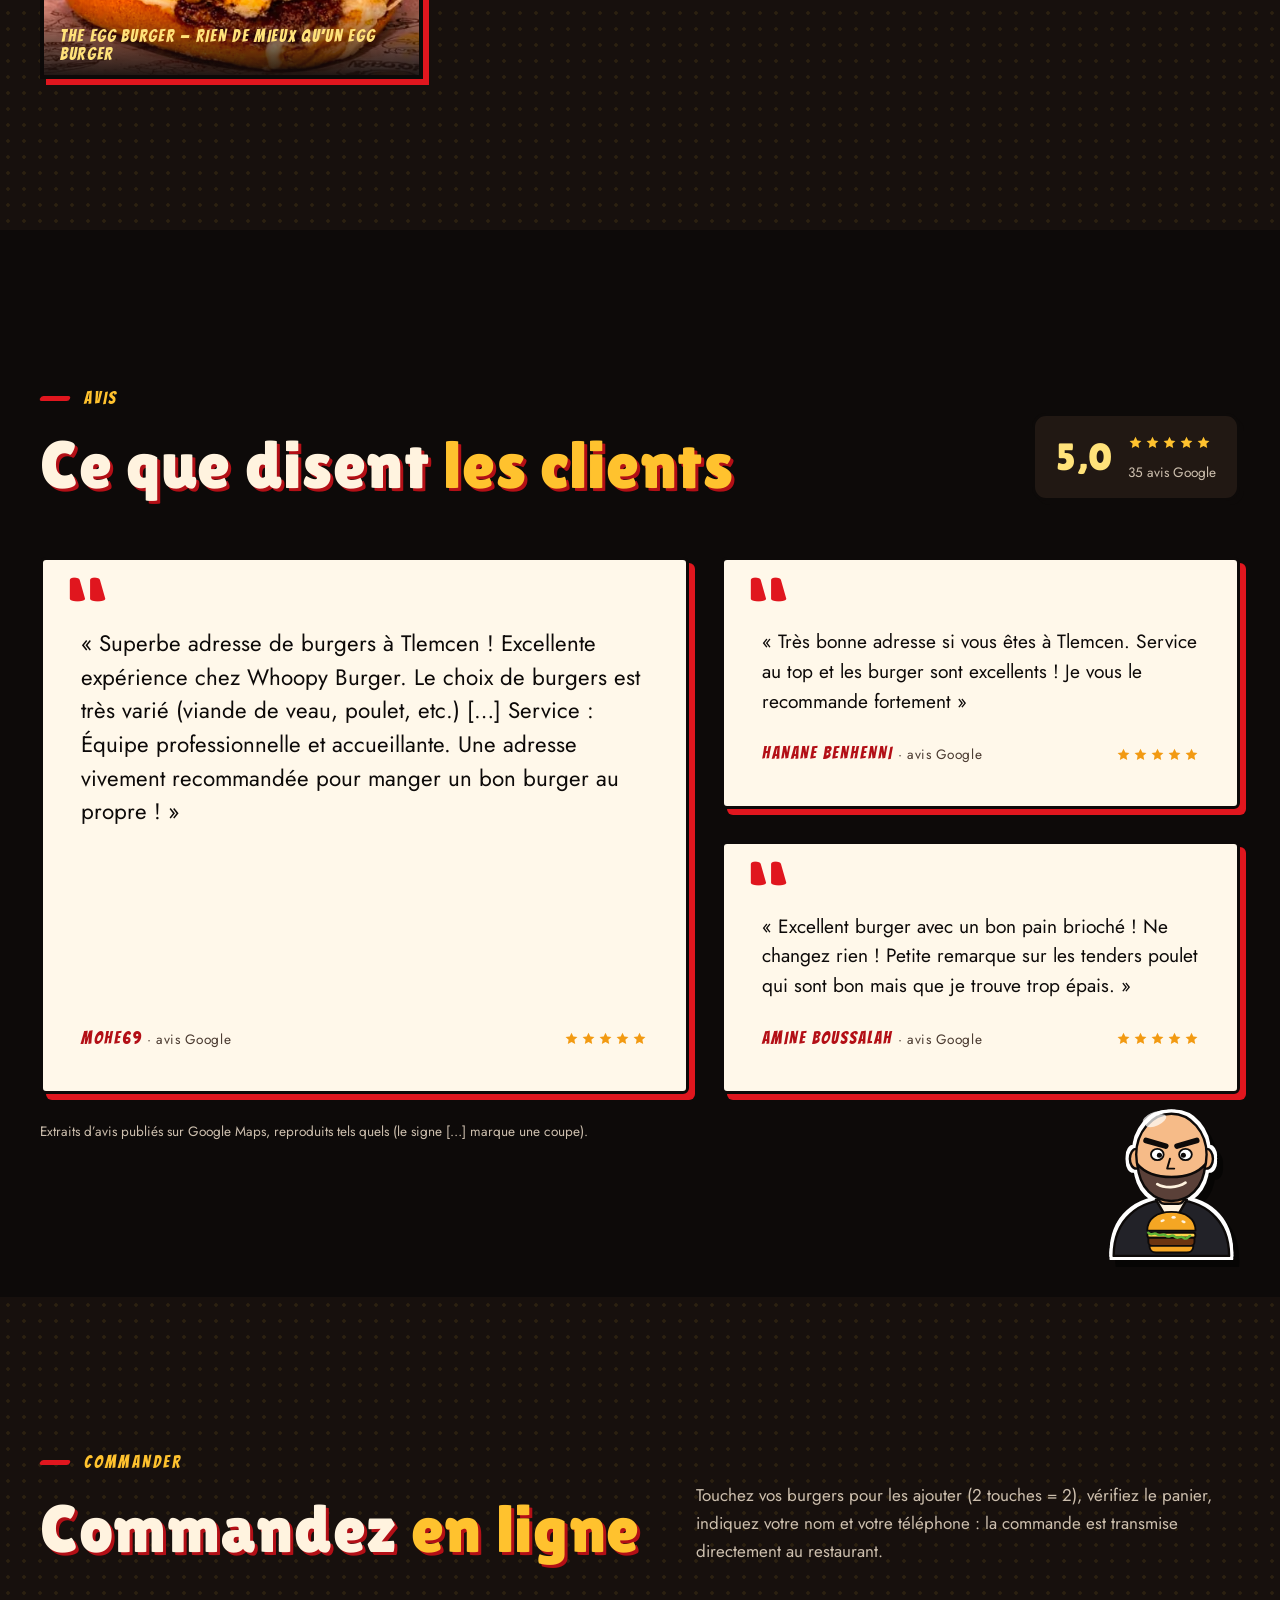
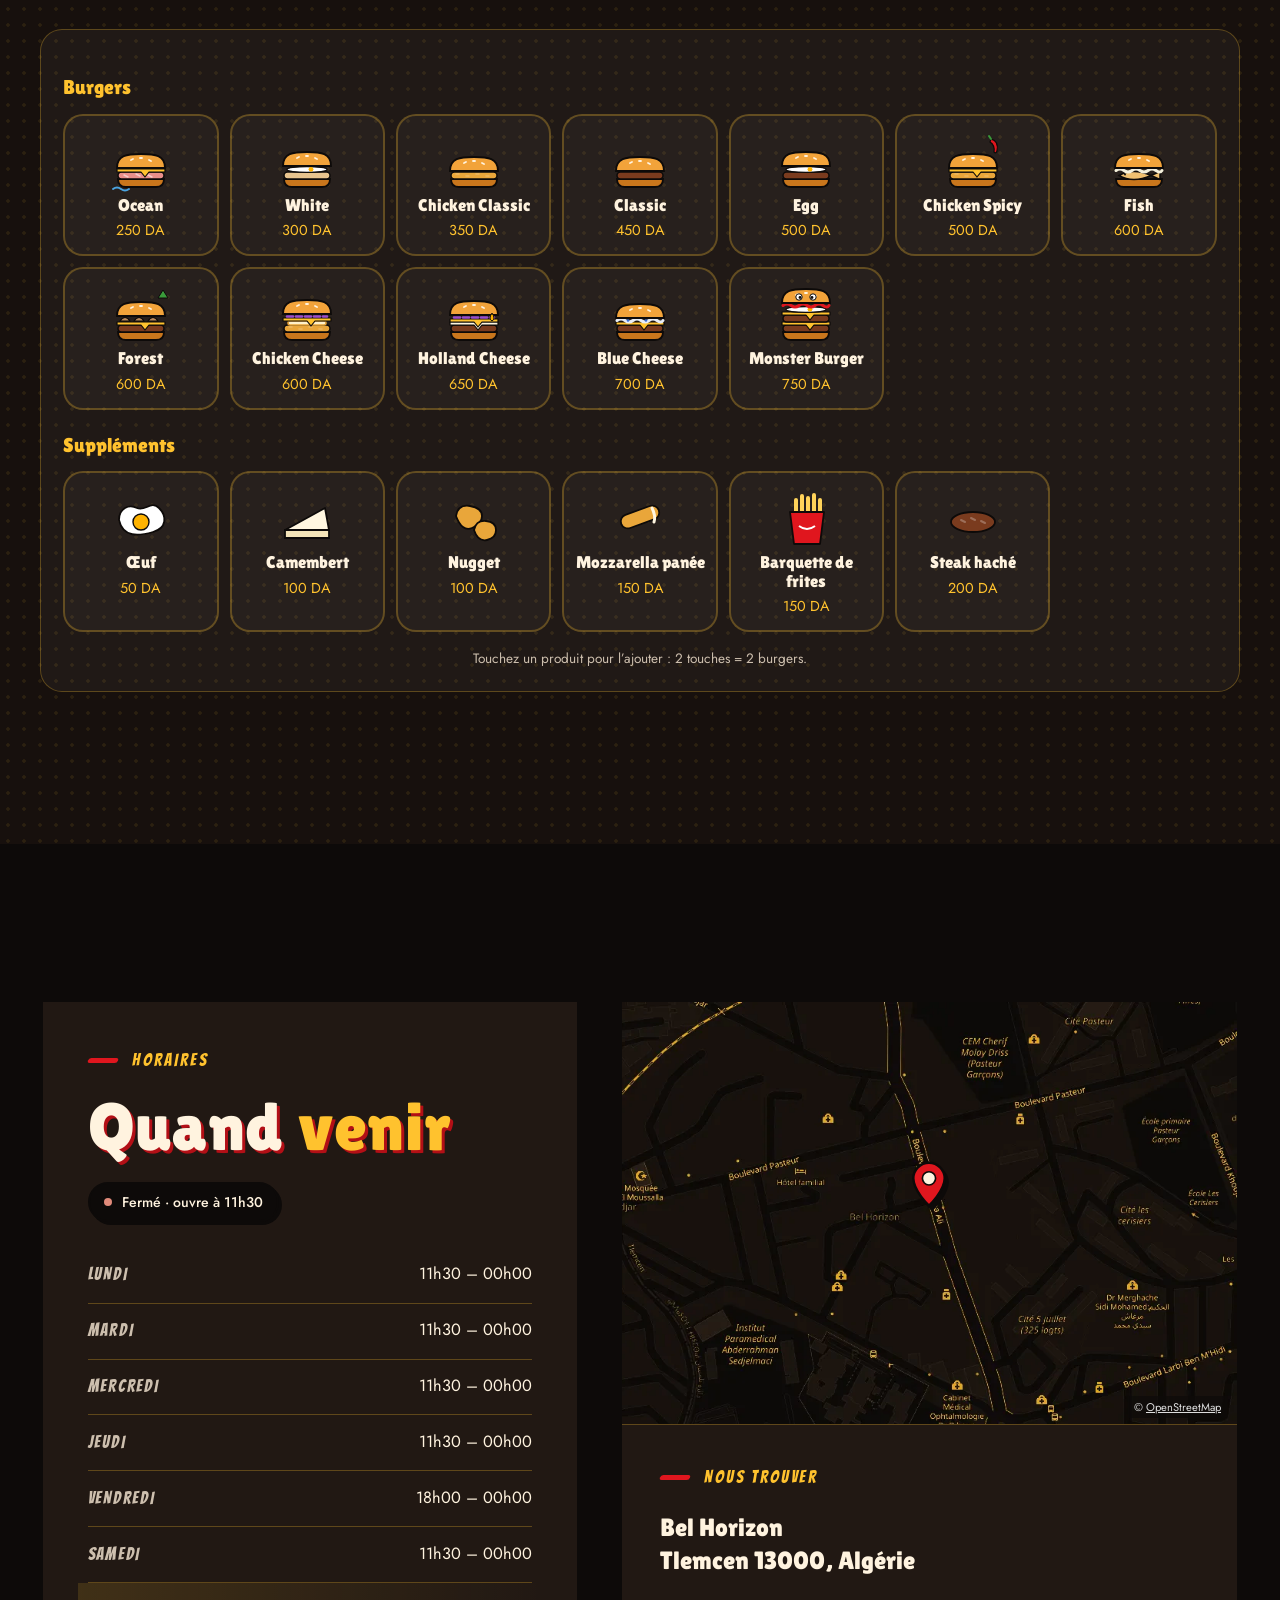
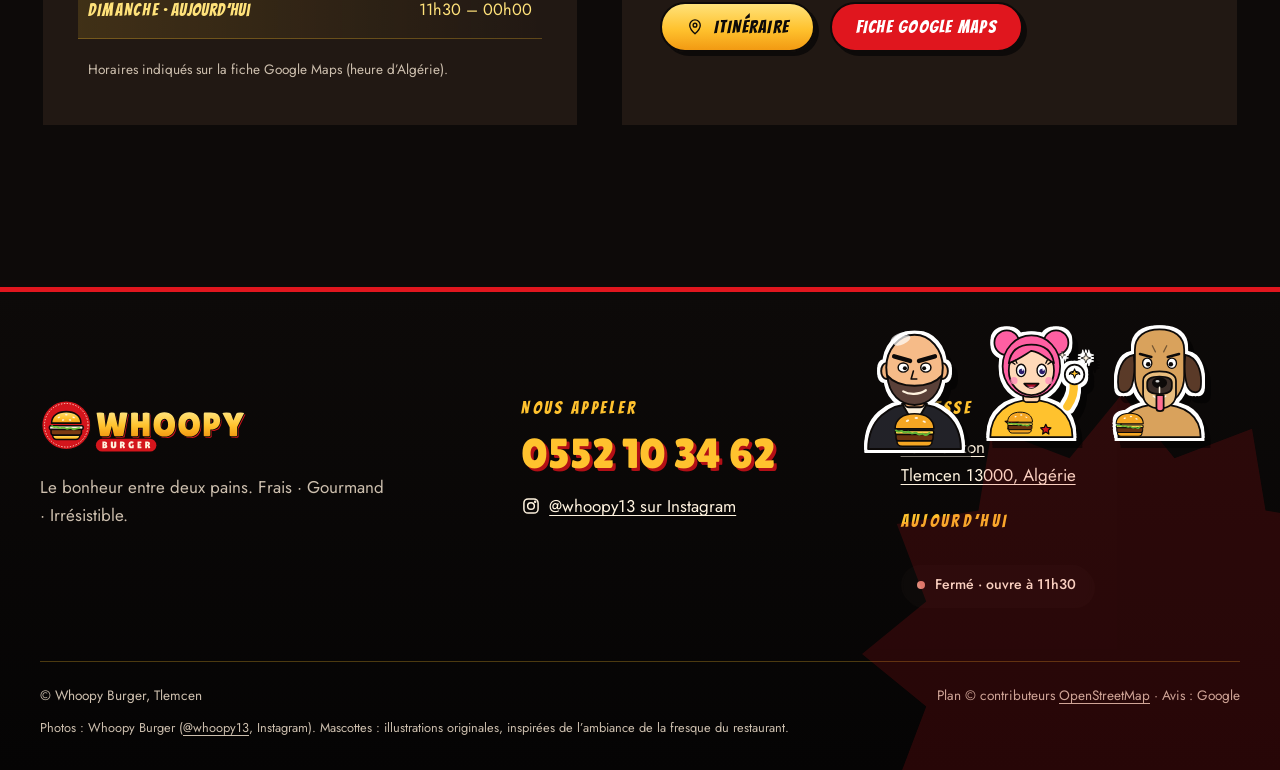
==== commit 689a3cf0: "Commande v2 : cartes tactiles (1 tap = +1), icônes SVG animées par burger, panier flottant + tiroir " ====
--- a/site/index.html
+++ b/site/index.html
@@ -36,7 +36,7 @@
 <link rel="stylesheet" href="assets/css/style.min.css">
 <script>document.documentElement.className+=' js'</script>
 <script type="application/ld+json">{"@context":"https://schema.org","@type":"Restaurant","@id":"https://whoopy13.com/#restaurant","name":"Whoopy Burger","url":"https://whoopy13.com/","image":["https://whoopy13.com/assets/og-image.jpg"],"logo":"https://whoopy13.com/assets/logo.svg","description":"Burgers savoureux, frites croustillantes et produits de qualité au cœur de Tlemcen. Le bonheur entre deux pains : frais, gourmand, irrésistible.","servesCuisine":["Burgers"],"telephone":"+213552103462","sameAs":["https://www.instagram.com/whoopy13/"],"address":{"@type":"PostalAddress","streetAddress":"Bel Horizon","addressLocality":"Tlemcen","postalCode":"13000","addressCountry":"DZ"},"geo":{"@type":"GeoCoordinates","latitude":34.8795084,"longitude":-1.3257918},"hasMap":"https://www.google.com/maps/place/Whoopy+Burger/data=!4m2!3m1!1s0xd78c9006b9e6ab7:0x92dc5a51ca684292","openingHoursSpecification":[{"@type":"OpeningHoursSpecification","dayOfWeek":["Monday","Tuesday","Wednesday","Thursday","Saturday","Sunday"],"opens":"11:30","closes":"00:00"},{"@type":"OpeningHoursSpecification","dayOfWeek":"Friday","opens":"18:00","closes":"00:00"}],"aggregateRating":{"@type":"AggregateRating","ratingValue":"5.0","bestRating":"5","ratingCount":"35"}}</script>
-<link rel="stylesheet" href="assets/css/commande.css?v=2">
+<link rel="stylesheet" href="assets/css/commande.css?v=3">
 <link rel="stylesheet" href="assets/css/instagram.css?v=1">
 </head>
 <body>
@@ -163,10 +163,15 @@
 <section class="sec commande" id="commander" aria-labelledby="c-t">
  <div class="wrap">
   <div class="head"><div><p class="kicker">Commander</p><h2 id="c-t">Commandez <em>en ligne</em></h2></div>
-  <p class="lead">Choisissez vos burgers et suppléments, indiquez votre nom et votre téléphone : la commande est transmise directement au restaurant.</p></div>
-  <form class="cmd-grid" id="cmd-form" novalidate>
+  <p class="lead">Touchez vos burgers pour les ajouter (2 touches = 2), vérifiez le panier, indiquez votre nom et votre téléphone : la commande est transmise directement au restaurant.</p></div>
+  <form class="cmd-grid cmd-v2" id="cmd-form" novalidate>
    <fieldset class="cmd-box"><legend class="sr">Articles</legend><div id="cmd-items"><p class="cmd-msg">Chargement de la carte…</p></div></fieldset>
-   <fieldset class="cmd-box"><legend class="sr">Vos coordonnées</legend>
+   <div class="cmd-bar" id="cmd-bar" hidden><button type="button" class="cmd-bar-btn" id="cmd-bar-btn" aria-controls="cmd-sheet"><span class="cmd-bar-n" id="cmd-bar-n">0</span><span class="cmd-bar-l" id="cmd-bar-l">0 article</span><span class="cmd-bar-t" id="cmd-bar-t">0 DA</span><span class="cmd-bar-go">Voir le panier</span></button></div>
+   <div class="cmd-backdrop" id="cmd-backdrop" hidden></div>
+   <div class="cmd-sheet" id="cmd-sheet" role="dialog" aria-modal="true" aria-labelledby="cmd-sheet-t" aria-hidden="true">
+    <div class="cmd-sheet-h"><span class="cmd-grab" aria-hidden="true"></span><h3 id="cmd-sheet-t">Votre commande</h3><button type="button" class="cmd-close" aria-label="Fermer le panier">✕</button></div>
+    <ul class="cmd-recap" id="cmd-recap"></ul>
+   <fieldset class="cmd-box cmd-client"><legend class="sr">Vos coordonnées</legend>
     <label class="cmd-f"><span>Votre nom *</span><input name="cname" autocomplete="name" maxlength="80" required></label>
     <label class="cmd-f"><span>Téléphone *</span><input name="phone" type="tel" autocomplete="tel" inputmode="tel" maxlength="20" placeholder="05xx xx xx xx" required></label>
     <div class="cmd-radio" role="radiogroup" aria-label="Retrait ou livraison"><label><input type="radio" name="mode" value="emporter" checked> À emporter</label><label><input type="radio" name="mode" value="livraison"> Livraison</label></div>
@@ -178,6 +183,7 @@
     <p class="cmd-msg" id="cmd-msg" role="status" hidden></p>
     <p class="fine">Les prix sont ceux de la carte en ligne ; le total définitif est recalculé automatiquement à la réception de la commande.</p>
    </fieldset>
+   </div>
   </form>
  </div>
 </section>
@@ -225,5 +231,5 @@
 </script>
 <script src="config.js"></script>
 <script src="assets/js/app.min.js" defer></script>
-<script src="assets/js/live.js?v=3" defer></script>
+<script src="assets/js/live.js?v=4" defer></script>
 </body></html>
--- a/site/assets/css/commande.css
+++ b/site/assets/css/commande.css
@@ -37,3 +37,73 @@
 @keyframes cmdPop{from{transform:scale(.85);opacity:0}to{transform:none;opacity:1}}
 @keyframes cmdPulse{50%{transform:scale(1.04)}}
 @media (prefers-reduced-motion:reduce){.cmd-done,.cmd-done .cmd-call{animation:none}}
+
+/* ===== Parcours de commande v2 : cartes tactiles, panier flottant, tiroir ===== */
+.commande .cmd-v2{display:block}
+.cmd-v2 .cmd-cat{margin:1.2rem 0 .6rem}
+.cmd-cards{display:grid;grid-template-columns:repeat(auto-fill,minmax(150px,1fr));gap:.7rem}
+@media (max-width:480px){.cmd-cards{grid-template-columns:repeat(2,1fr);gap:.55rem}}
+.cmd-card{position:relative;display:flex;flex-direction:column;align-items:center;gap:.25rem;min-height:132px;padding:.8rem .5rem .7rem;border-radius:20px;border:2px solid var(--line);background:#ffffff08;color:var(--ink);font:inherit;cursor:pointer;-webkit-tap-highlight-color:transparent;touch-action:manipulation;user-select:none;transition:transform .2s var(--pop,ease),border-color .2s,background .2s,box-shadow .2s}
+.cmd-card:hover{border-color:#ffc22e;background:#ffc22e10}
+.cmd-card:active{transform:scale(.95)}
+.cmd-card:focus-visible{outline:3px solid #ffc22e;outline-offset:2px}
+.cmd-card.on{border-color:#ffc22e;background:#ffc22e1a;box-shadow:4px 4px 0 #e0161e}
+.cmd-cn{font-family:var(--serif);font-size:1.05rem;line-height:1.1;text-align:center}
+.cmd-cp{color:#ffc22e;font-size:.9rem}
+.cmd-badge{position:absolute;top:-8px;right:-6px;min-width:30px;height:30px;padding:0 .4rem;border-radius:999px;background:#e0161e;color:#fff;border:2px solid #0d0a09;font:700 .95rem/26px var(--sans);text-align:center;transform:scale(0);transition:transform .25s var(--pop,ease)}
+.cmd-card.on .cmd-badge{transform:scale(1)}
+.cmd-card.bump .cmd-badge{animation:cmdBadge .35s var(--pop,ease)}
+.cmd-card.bump{animation:cmdTap .3s ease}
+.cmd-fly{position:absolute;top:30%;left:50%;font:700 1.2rem var(--sans);color:#ffc22e;text-shadow:2px 2px 0 #0d0a09;pointer-events:none;animation:cmdFly .7s ease-out forwards}
+.cmd-hint{color:var(--mut);font-size:.85rem;margin:.9rem 0 0;text-align:center}
+.cmd-ic{display:block;width:64px;height:64px}
+.cmd-ic.sm{width:44px;height:44px;flex:none}
+.cmd-ic svg{width:100%;height:100%;overflow:visible}
+.cmd-ic .top,.cmd-ic .fx,.cmd-ic .ly{transform-box:fill-box;transform-origin:50% 100%}
+.cmd-card:hover .cmd-ic .top,.cmd-card.bump .cmd-ic .top{animation:icHop .5s var(--pop,ease)}
+.cmd-card:hover .cmd-ic .fx,.cmd-card.bump .cmd-ic .fx{animation:icWig .6s ease}
+.cmd-card.bump .cmd-ic .ly{animation:icSquish .4s ease}
+/* barre panier flottante */
+.cmd-bar{position:fixed;left:0;right:0;bottom:0;z-index:900;padding:.6rem .8rem calc(.6rem + env(safe-area-inset-bottom));pointer-events:none;animation:cmdUp .35s var(--pop,ease)}
+.cmd-bar[hidden]{display:none}
+.cmd-bar-btn{pointer-events:auto;display:flex;align-items:center;gap:.7rem;width:min(560px,100%);margin:0 auto;min-height:58px;padding:.5rem .6rem .5rem .6rem;border-radius:999px;border:3px solid #0d0a09;background:var(--gold,#ffc22e);color:#1a0e00;font:600 1rem var(--sans);box-shadow:0 6px 0 #0d0a09,0 12px 30px #0008;cursor:pointer}
+.cmd-bar.bump .cmd-bar-btn{animation:cmdTap .3s ease}
+.cmd-bar-n{min-width:40px;height:40px;border-radius:50%;background:#e0161e;color:#fff;display:grid;place-items:center;font-weight:700;border:2px solid #0d0a09}
+.cmd-bar-l{flex:1;text-align:left}
+.cmd-bar-t{font-family:var(--serif);font-size:1.2rem}
+.cmd-bar-go{background:#0d0a09;color:#ffc22e;border-radius:999px;padding:.55rem .9rem;font-size:.85rem;white-space:nowrap}
+@media (max-width:380px){.cmd-bar-go{display:none}}
+/* tiroir récapitulatif */
+.cmd-backdrop{position:fixed;inset:0;z-index:999;background:#000a;animation:cmdFade .25s}
+.cmd-backdrop[hidden]{display:none}
+.cmd-sheet{position:fixed;left:0;right:0;bottom:0;z-index:1000;max-height:92vh;max-height:92dvh;overflow:auto;overscroll-behavior:contain;background:#17110e;border-top:3px solid #ffc22e;border-radius:26px 26px 0 0;padding:0 1rem calc(1rem + env(safe-area-inset-bottom));transform:translateY(105%);visibility:hidden;transition:transform .38s var(--pop,ease),visibility 0s .38s}
+.cmd-sheet.open{transform:none;visibility:visible;transition:transform .38s var(--pop,ease)}
+@media (min-width:821px){.cmd-sheet{left:auto;top:0;width:440px;max-height:none;border-radius:26px 0 0 26px;border-top:0;border-left:3px solid #ffc22e;transform:translateX(105%)}}
+.cmd-sheet-h{position:sticky;top:0;z-index:1;display:flex;align-items:center;justify-content:space-between;padding:1rem 0 .6rem;background:#17110e}
+.cmd-sheet-h h3{font-family:var(--serif);font-size:1.5rem;margin:0;color:#ffc22e}
+.cmd-grab{position:absolute;top:6px;left:50%;width:44px;height:5px;margin-left:-22px;border-radius:9px;background:#ffffff40}
+.cmd-close{width:44px;height:44px;border-radius:50%;border:1px solid var(--line);background:transparent;color:var(--ink);font-size:1.1rem;cursor:pointer}
+.cmd-recap{list-style:none;margin:0 0 1rem;padding:0}
+.cmd-line{display:flex;align-items:center;gap:.6rem;padding:.55rem 0;border-bottom:1px dashed #ffc22e33;animation:cmdFade .25s}
+.cmd-ln{flex:1;min-width:0;display:grid}
+.cmd-ln b{font-family:var(--serif);font-weight:400;font-size:1.05rem}
+.cmd-ln small{color:var(--mut)}
+.cmd-v2 .cmd-q{gap:.2rem}
+.cmd-v2 .cmd-q button{width:44px;height:44px;font-size:1.3rem;touch-action:manipulation}
+.cmd-q output{min-width:1.6rem;text-align:center;font-weight:700}
+.cmd-del{width:44px;height:44px;border-radius:50%;border:0;background:#7a121655;color:#ffb3b3;cursor:pointer;flex:none}
+.cmd-empty{color:var(--mut);padding:.8rem 0}
+.cmd-sheet .cmd-client{background:transparent;border:0;padding:0}
+html.cmd-lock,html.cmd-lock body{overflow:hidden}
+.commande .cmd-v2 + .cmd-done{margin-top:0}
+@media (max-width:480px){.cmd-line .cmd-ic.sm{display:none}}
+@keyframes cmdTap{40%{transform:scale(.92)}75%{transform:scale(1.04)}}
+@keyframes cmdBadge{0%{transform:scale(.4)}60%{transform:scale(1.35)}100%{transform:scale(1)}}
+@keyframes cmdFly{from{transform:translate(-50%,0);opacity:1}to{transform:translate(-50%,-46px);opacity:0}}
+@keyframes cmdUp{from{transform:translateY(100%)}}
+@keyframes cmdFade{from{opacity:0}}
+@keyframes icHop{40%{transform:translateY(-5px) rotate(-4deg)}70%{transform:translateY(1px)}}
+@keyframes icWig{25%{transform:rotate(12deg)}60%{transform:rotate(-10deg)}}
+@keyframes icSquish{40%{transform:scaleY(.8)}}
+@media (prefers-reduced-motion:reduce){.cmd-card,.cmd-card *,.cmd-bar,.cmd-bar *,.cmd-sheet,.cmd-line,.cmd-backdrop,.cmd-fly{animation:none!important;transition:none!important}.cmd-fly{display:none}}
+.commande .cmd-f[hidden]{display:none}
